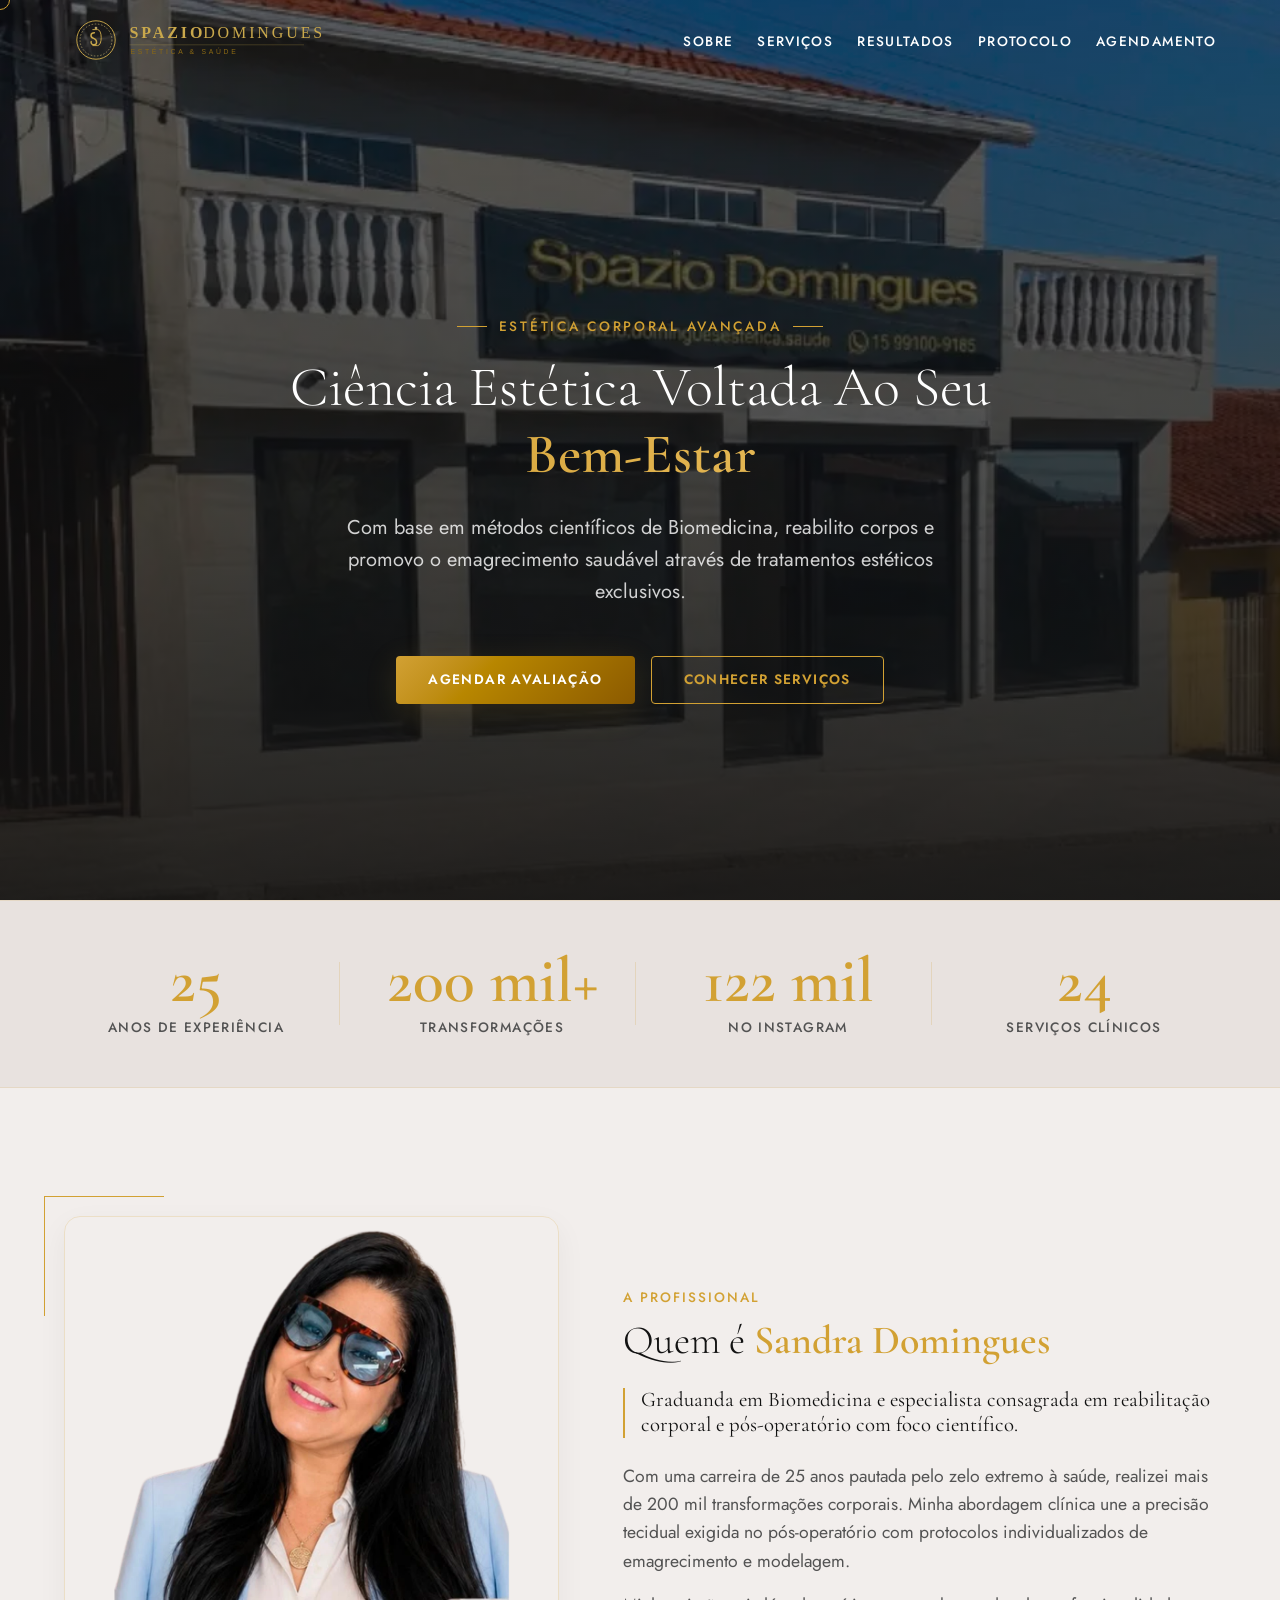
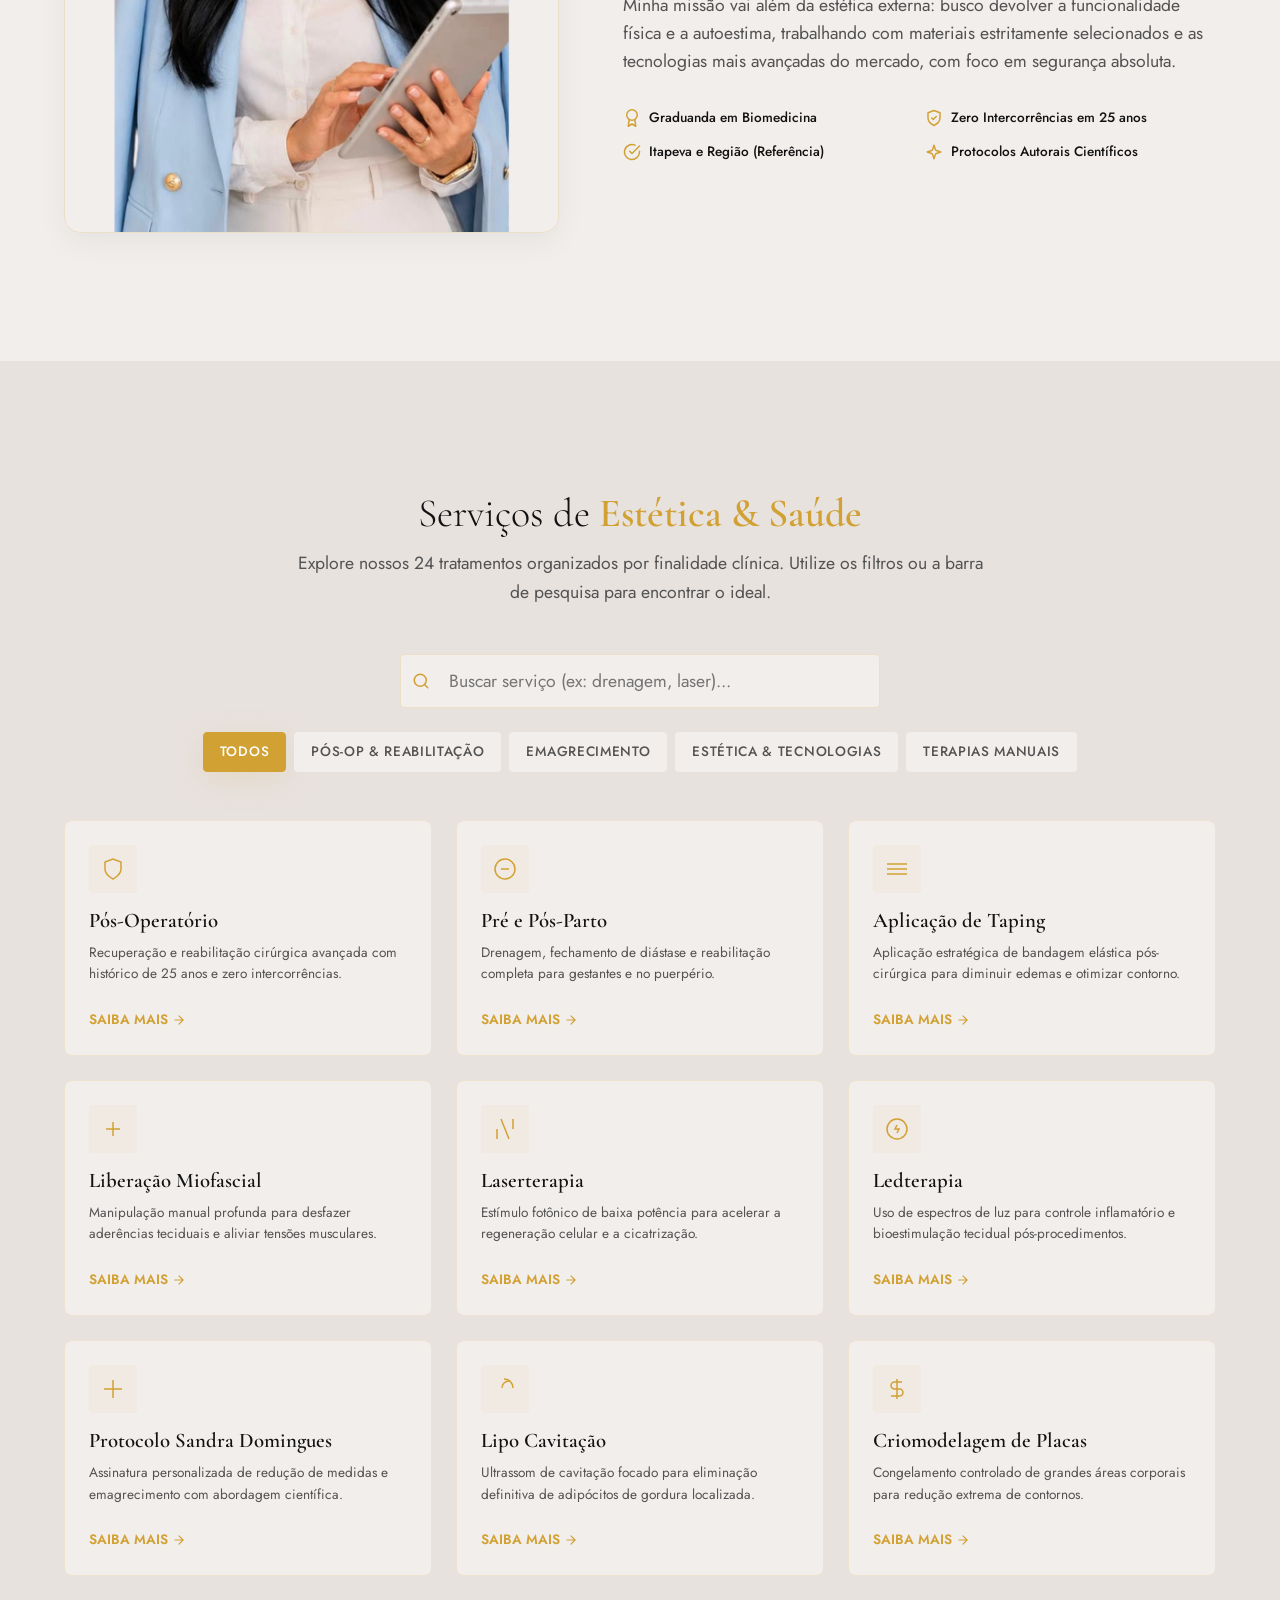
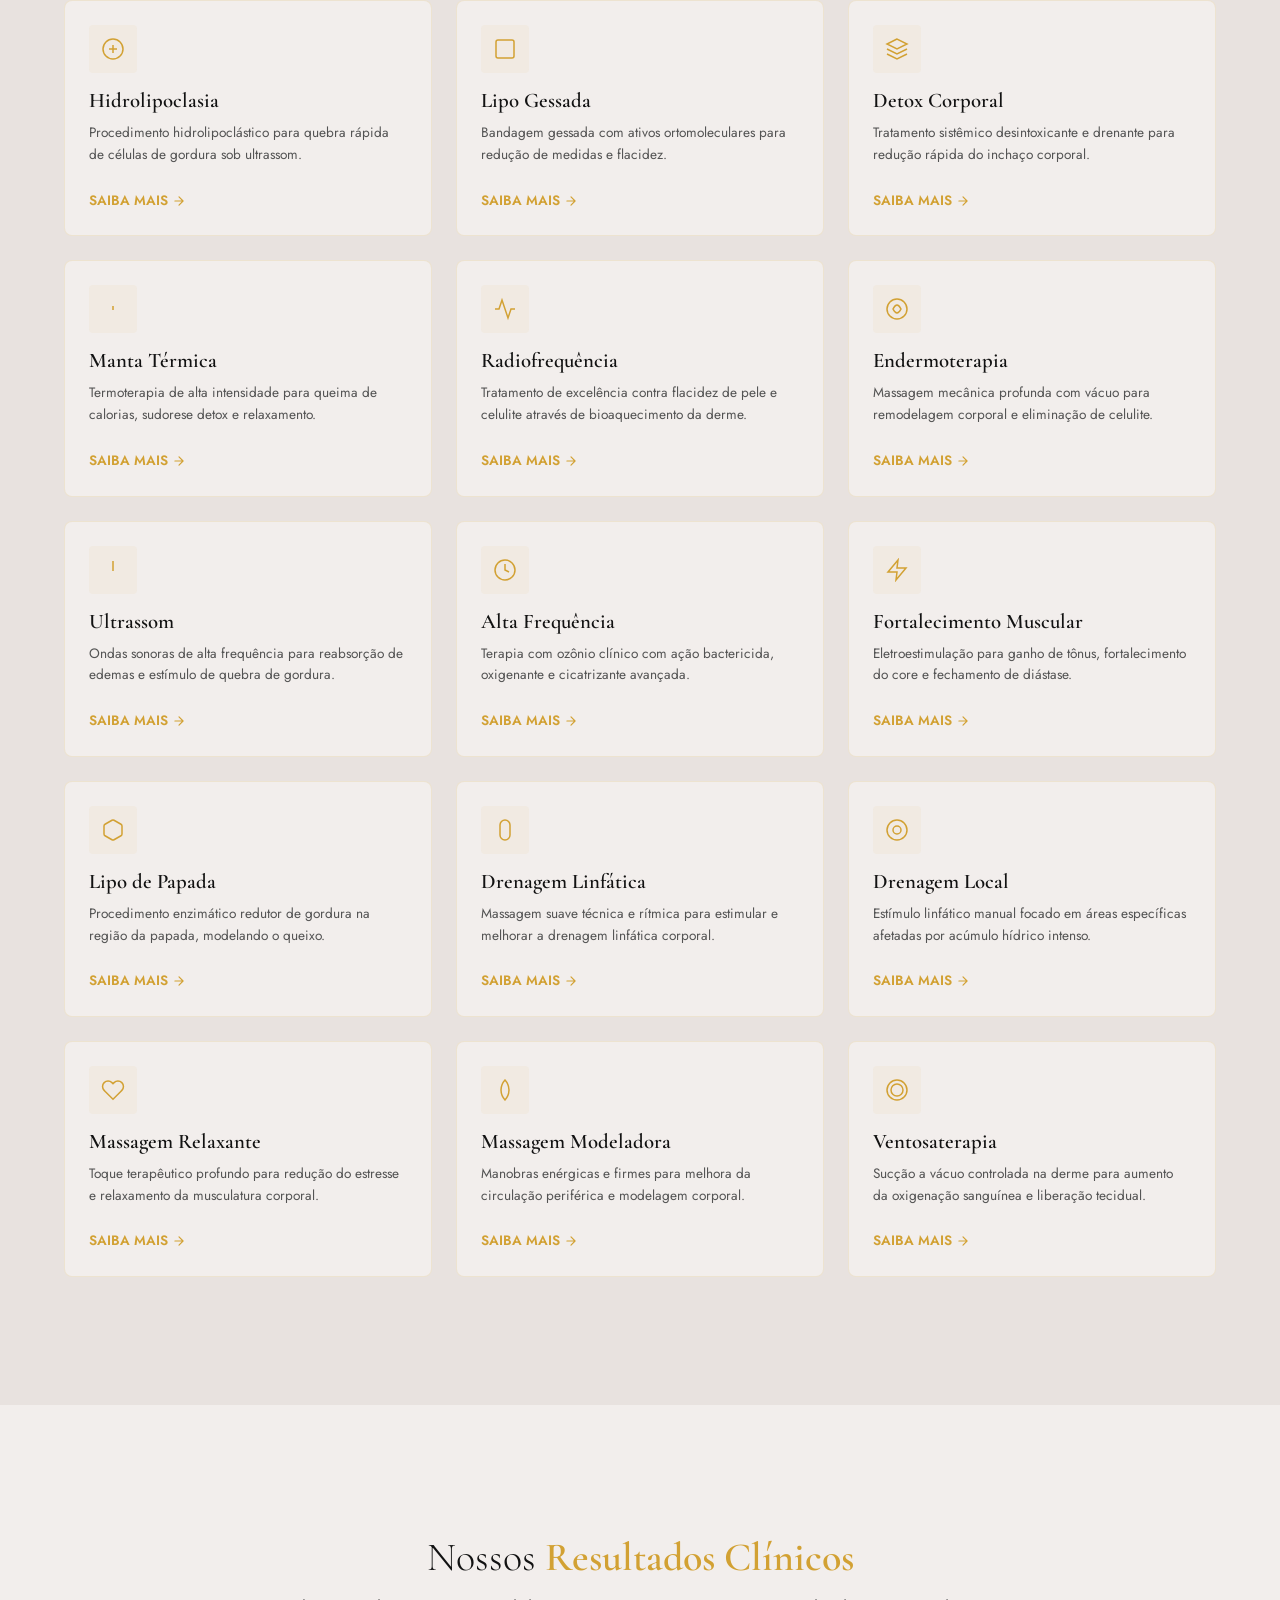
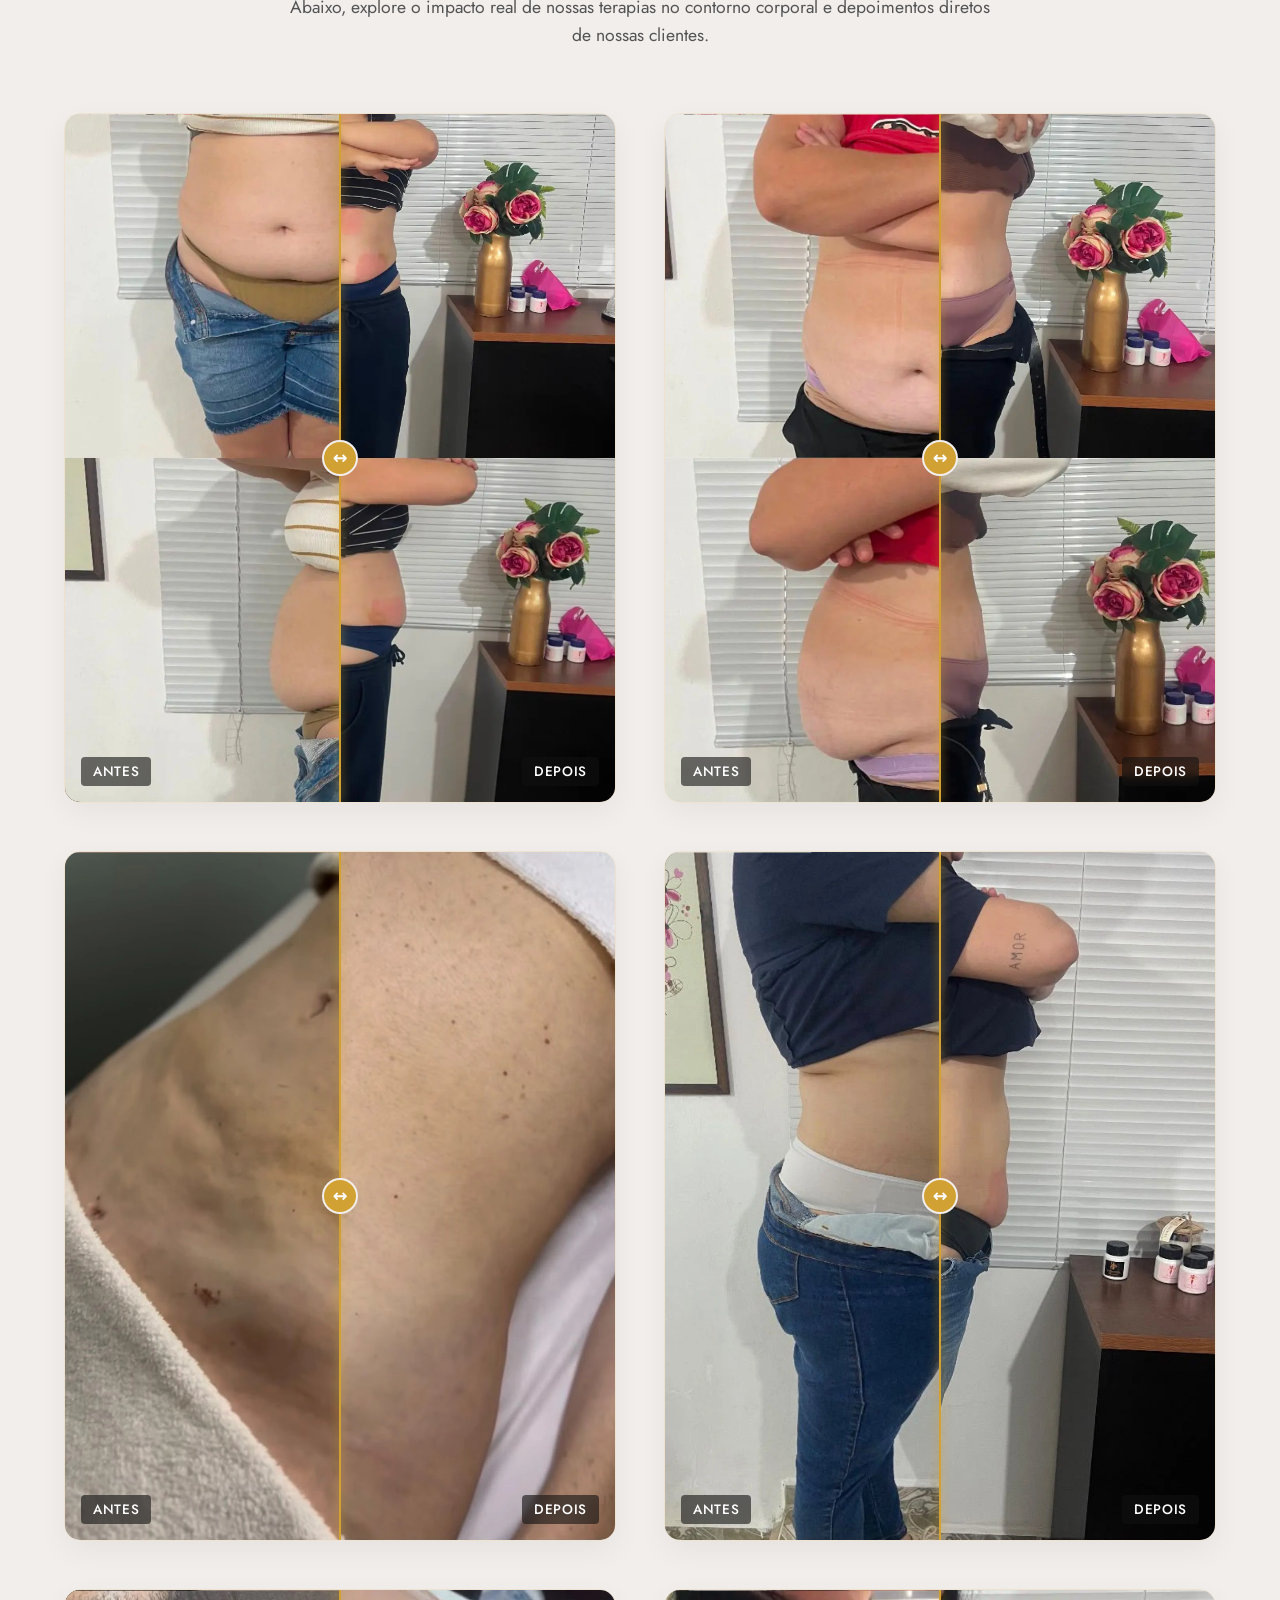
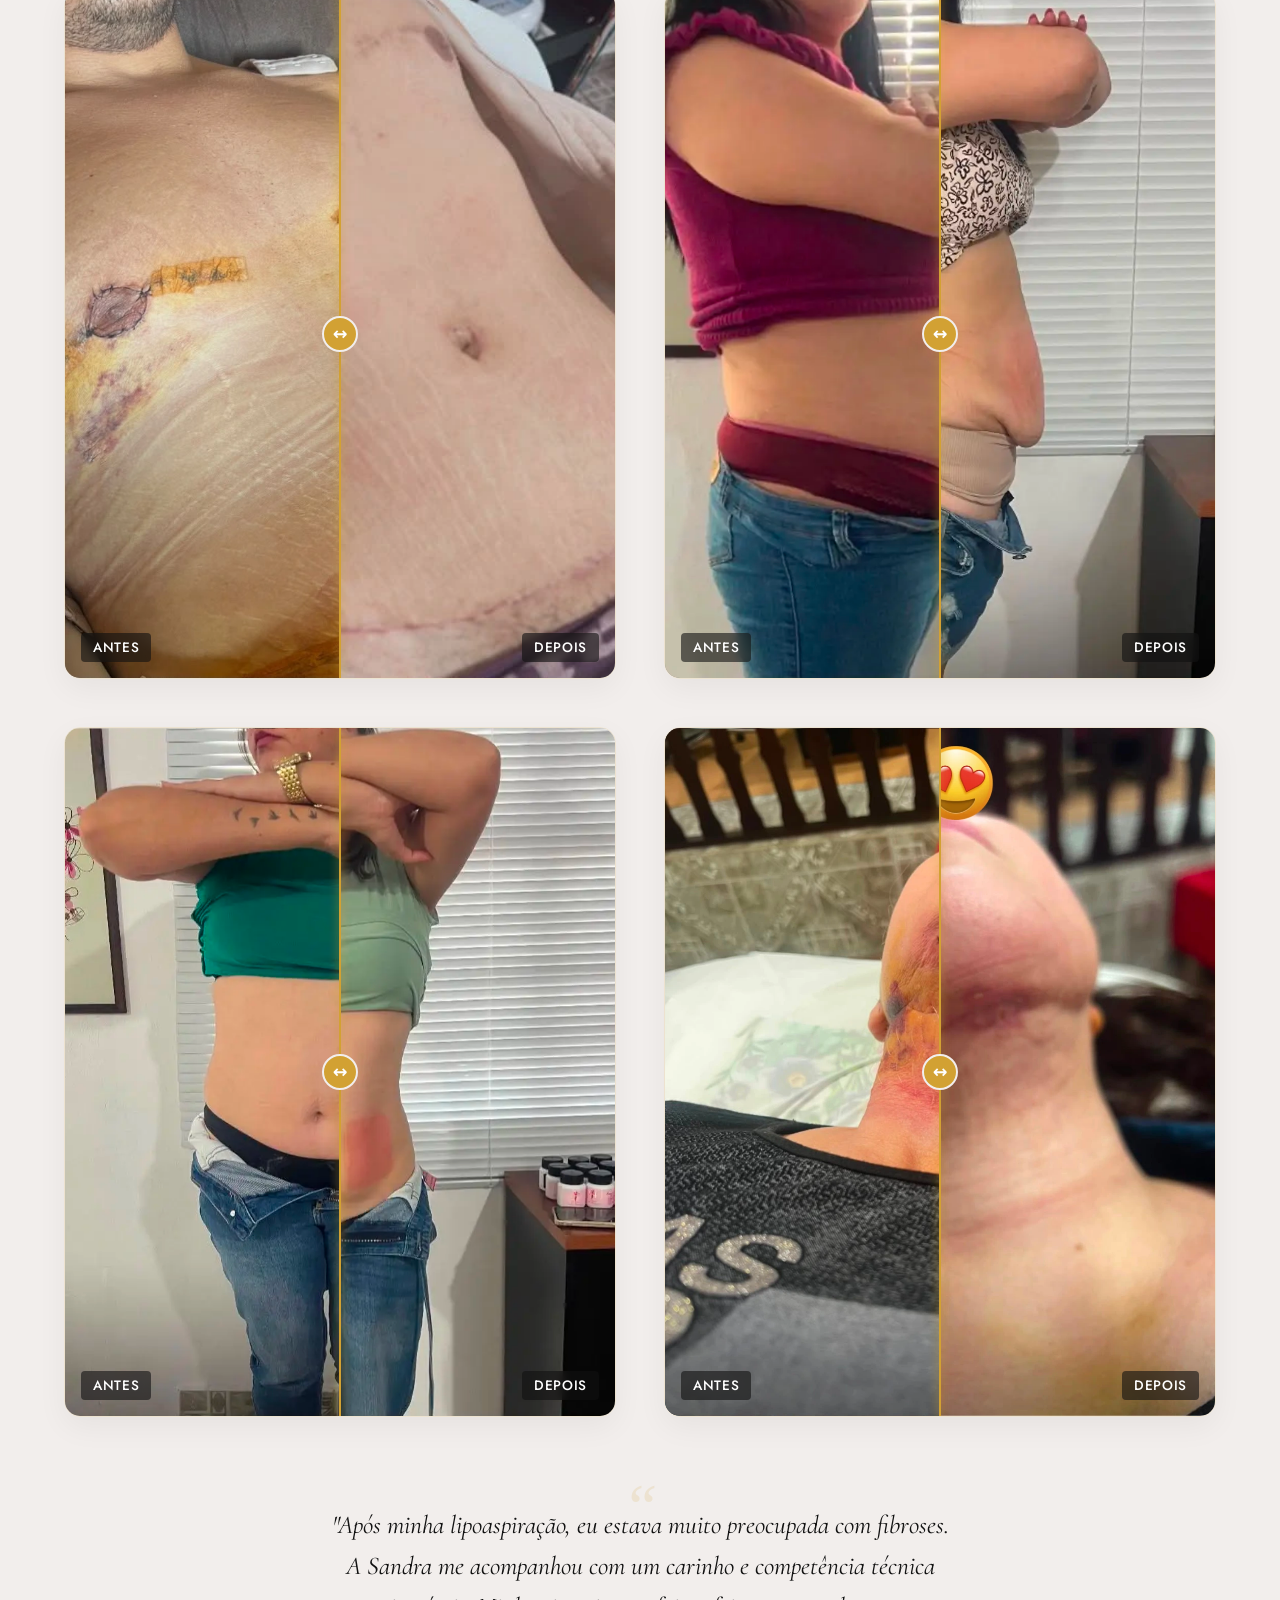
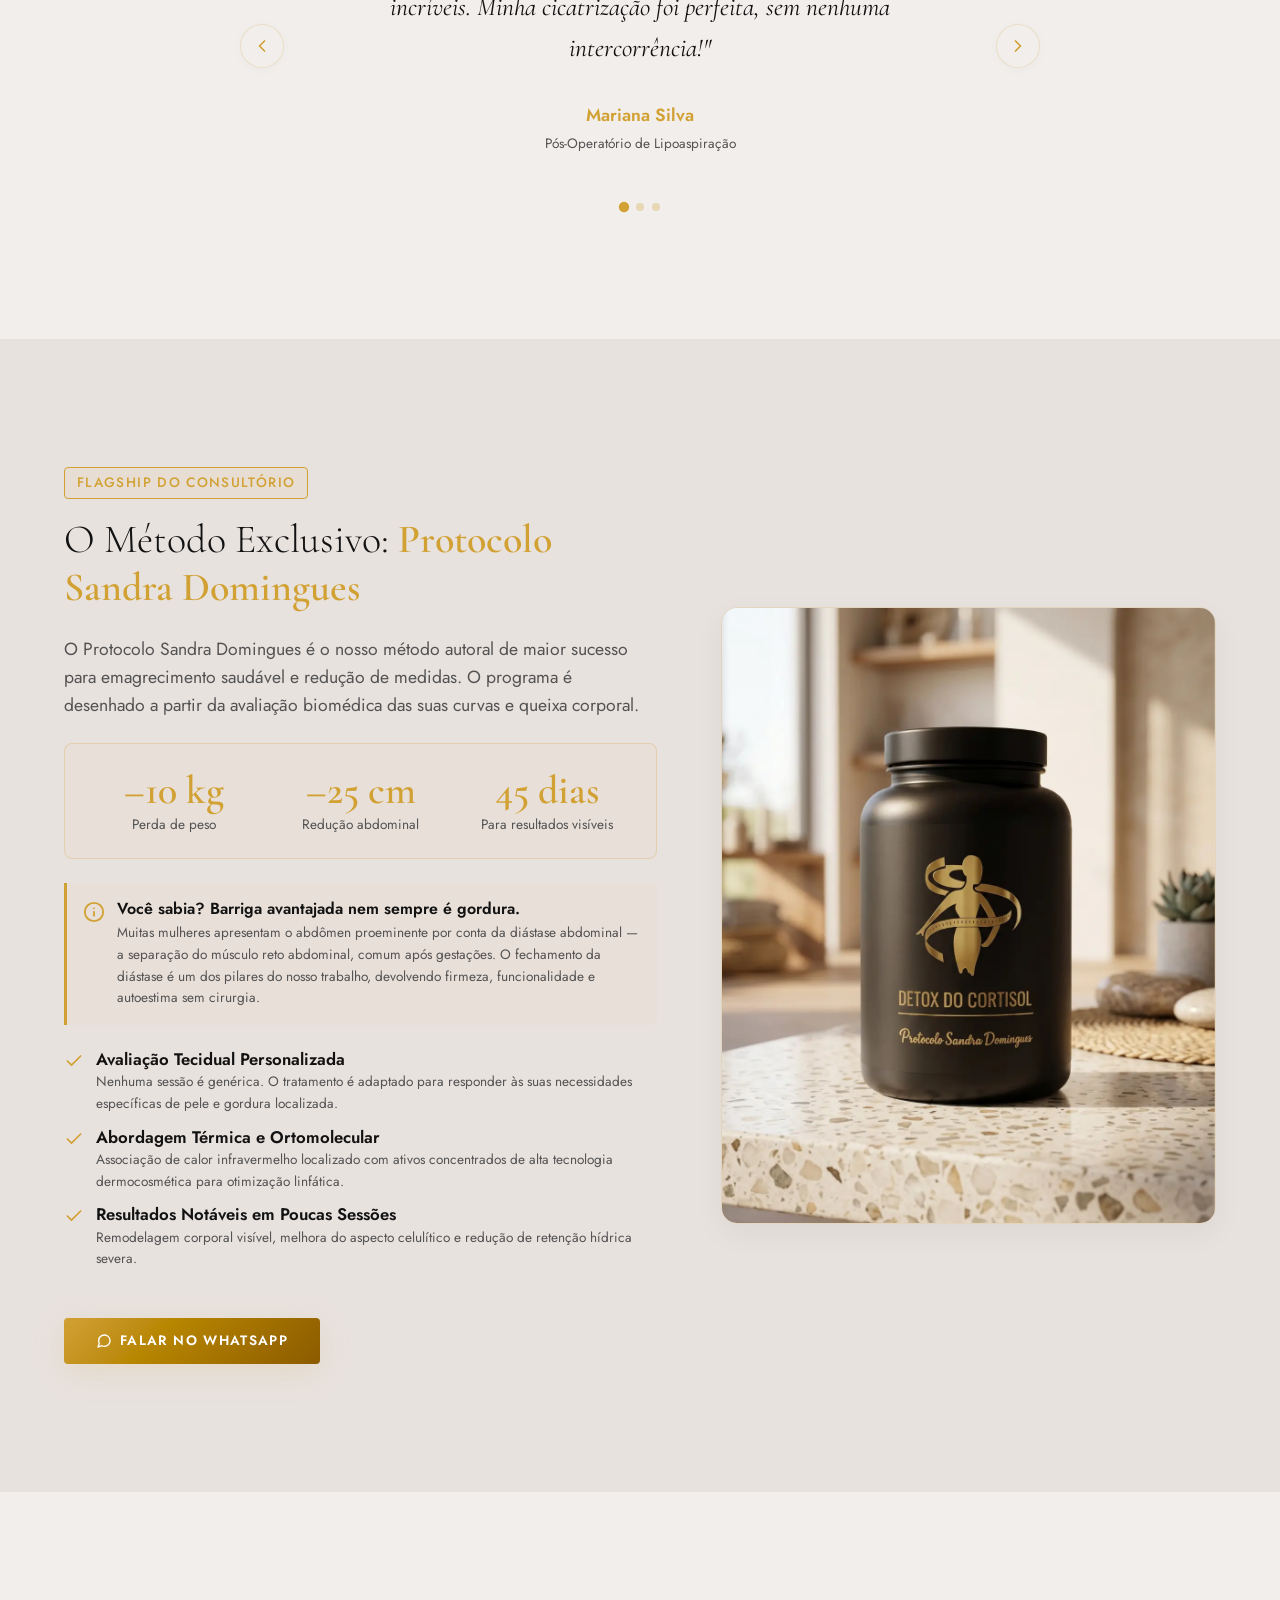
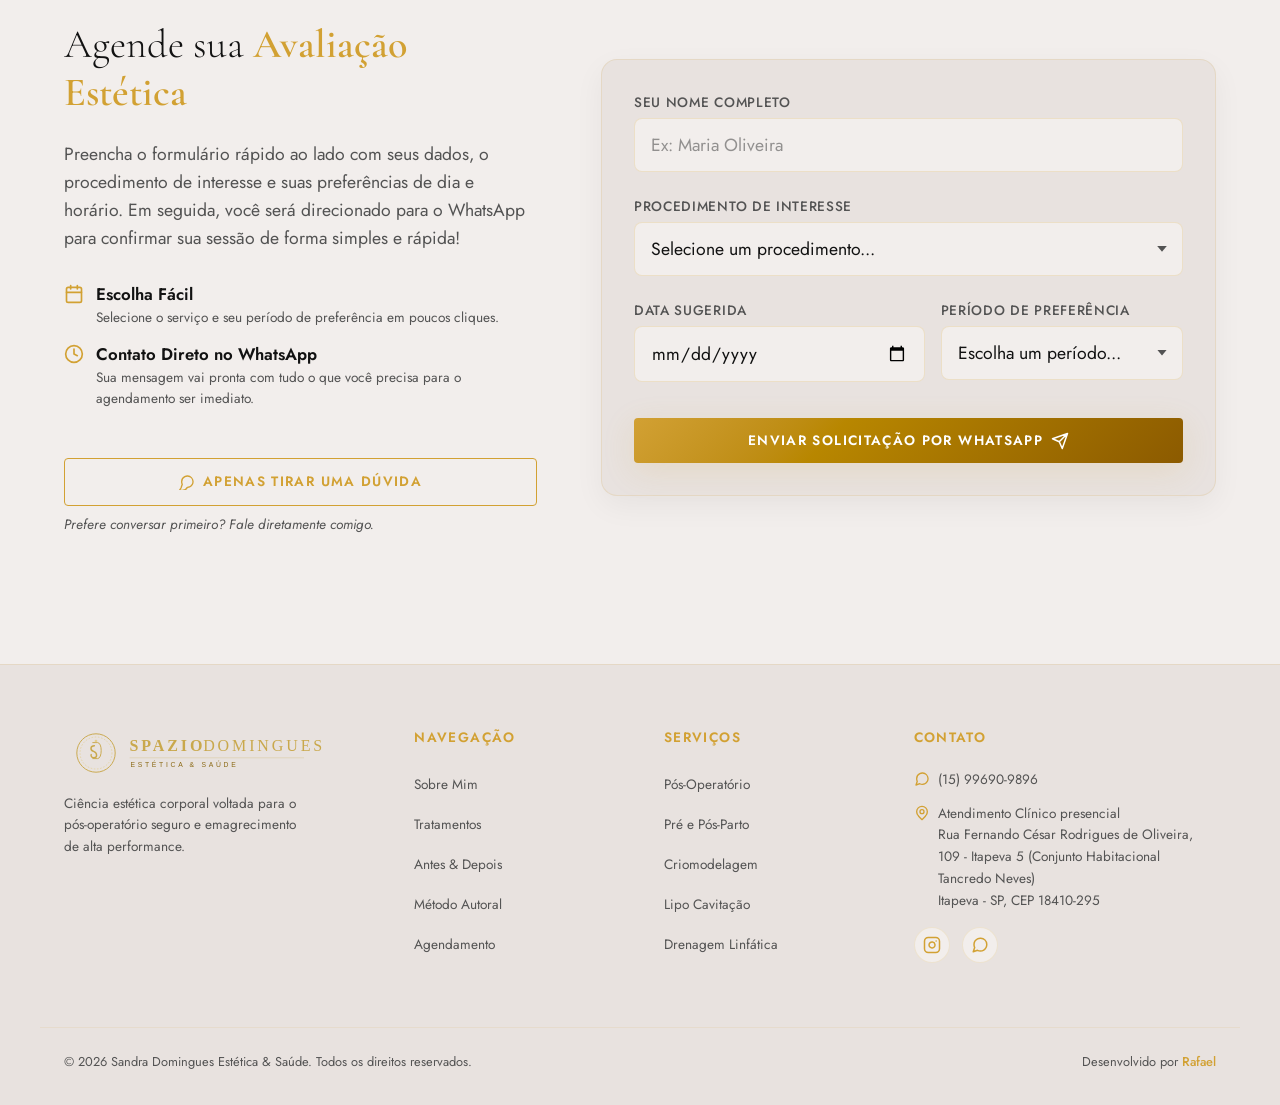
==== index.html @ ad66469b "feat: make hero visual full-screen with ken burns effect and update header contrast" ====
<!DOCTYPE html>
<html lang="pt-BR">
<head>
  <meta charset="UTF-8">
  <meta name="viewport" content="width=device-width, initial-scale=1.0">
  <meta name="description" content="Sandra Domingues Estética & Saúde — Referência em pós-operatório, emagrecimento saudável e estética corporal avançada em Itapeva. Mais de 25 anos de experiência e 200 mil transformações.">
  <title>Sandra Domingues — Estética Corporal & Pós-Operatório</title>
  
  <!-- Open Graph / Redes Sociais -->
  <meta property="og:type" content="website">
  <meta property="og:title" content="Sandra Domingues — Estética Corporal & Pós-Operatório">
  <meta property="og:description" content="Especialista em pós-operatório com histórico exemplar e criadora do Protocolo Sandra Domingues de Emagrecimento em Itapeva/SP.">
  <meta property="og:url" content="https://sandradomingues.com.br">
  <meta property="og:image" content="https://sandradomingues.com.br/assets/images/og-image.jpg">

  <!-- Favicon -->
  <link rel="icon" href="assets/images/favicon.svg" type="image/svg+xml">

  <!-- Estilos CSS -->
  <link rel="stylesheet" href="css/tokens.css">
  <link rel="stylesheet" href="css/reset.css">
  <link rel="stylesheet" href="css/global.css">
  <link rel="stylesheet" href="css/sections/header.css">
  <link rel="stylesheet" href="css/sections/hero.css">
  <link rel="stylesheet" href="css/sections/numbers.css">
  <link rel="stylesheet" href="css/sections/about.css">
  <link rel="stylesheet" href="css/sections/services.css">
  <link rel="stylesheet" href="css/sections/results.css">
  <link rel="stylesheet" href="css/sections/protocolo.css">
  <link rel="stylesheet" href="css/sections/booking.css">
  <link rel="stylesheet" href="css/sections/footer.css">

  <!-- Schema JSON-LD (SEO/GEO) -->
  <script type="application/ld+json">
  {
    "@context": "https://schema.org",
    "@graph": [
      {
        "@type": "Person",
        "@id": "https://sandradomingues.com.br/#person",
        "name": "Sandra Domingues",
        "jobTitle": "Esteticista Corporal e Especialista em Pós-Operatório",
        "alumniOf": {
          "@type": "EducationalOrganization",
          "name": "Biomedicina (Graduanda)"
        },
        "knowsAbout": [
          "Estética Corporal",
          "Drenagem Linfática Pós-Operatória",
          "Emagrecimento Saudável",
          "Reabilitação Tecidual"
        ],
        "sameAs": "https://www.instagram.com/sandradominguesesteticasaude"
      },
      {
        "@type": "LocalBusiness",
        "@id": "https://sandradomingues.com.br/#business",
        "name": "Sandra Domingues Estética & Saúde",
        "telephone": "+55-15-99690-9896",
        "url": "https://sandradomingues.com.br",
        "priceRange": "$$$",
        "address": {
          "@type": "PostalAddress",
          "streetAddress": "Rua Fernando César Rodrigues de Oliveira, 109 - Itapeva 5 (Conjunto Habitacional Tancredo Neves)",
          "addressLocality": "Itapeva",
          "addressRegion": "SP",
          "postalCode": "18410-295",
          "addressCountry": "BR"
        }
      }
    ]
  }
  </script>
</head>
<body>

  <!-- Link de Acessibilidade no topo -->
  <a href="#main-content" class="skip-link">Pular para o conteúdo principal</a>

  <!-- HEADER / NAVEGAÇÃO -->
  <header class="header">
    <div class="container header__container">
      <a href="#" class="header__logo" aria-label="Spazio Domingues Estética & Saúde home">
        <img class="header__logo-img" src="assets/images/logo.svg" alt="Spazio Domingues Estética & Saúde">
      </a>

      <!-- Menu Hamburguer para Mobile -->
      <button class="header__toggle" aria-label="Abrir menu de navegação" aria-expanded="false" aria-controls="main-nav">
        <span></span>
        <span></span>
        <span></span>
      </button>

      <nav id="main-nav" class="header__nav" aria-label="Menu principal">
        <ul class="header__list" role="list">
          <li class="header__item"><a href="#sobre" class="header__link">Sobre</a></li>
          <li class="header__item"><a href="#servicos" class="header__link">Serviços</a></li>
          <li class="header__item"><a href="#resultados" class="header__link">Resultados</a></li>
          <li class="header__item"><a href="#protocolo" class="header__link">Protocolo</a></li>
          <li class="header__item"><a href="#agendar" class="header__link">Agendamento</a></li>
        </ul>
      </nav>
    </div>
  </header>

  <main id="main-content">
    
    <!-- HERO SECTION -->
    <section class="hero" id="inicio">
      <!-- Imagem de fundo em tela cheia com efeito Ken Burns -->
      <img class="hero__bg-img" src="assets/images/hero_clinic.webp" alt="Consultório moderno e luxuoso da Spazio Domingues" loading="eager">
      <!-- Overlay escuro para contraste do texto -->
      <div class="hero__overlay"></div>

      <div class="container hero__container">
        <div class="hero__content">
          <span class="hero__subtitle">Estética Corporal Avançada</span>
          <h1 class="hero__title">
            Ciência estética voltada ao seu <span>Bem-Estar</span>
          </h1>
          <p class="hero__text">
            Com base em métodos científicos de Biomedicina, reabilito corpos e promovo o emagrecimento saudável através de tratamentos estéticos exclusivos.
          </p>
          <div class="hero__actions">
            <a href="#agendar" class="btn btn--primary">Agendar Avaliação</a>
            <a href="#servicos" class="btn btn--secondary">Conhecer Serviços</a>
          </div>
        </div>
      </div>
    </section>

    <!-- NÚMEROS / SOCIAL PROOF -->
    <section class="numbers" aria-label="Estatísticas e Credenciais de Sandra Domingues">
      <div class="container">
        <div class="numbers__grid">
          <div class="numbers__item">
            <span class="numbers__val" aria-label="25 anos de experiência"><span class="counter" data-target="25">0</span></span>
            <span class="numbers__label">Anos de Experiência</span>
          </div>
          <div class="numbers__item">
            <span class="numbers__val" aria-label="Mais de 200 mil transformações realizadas"><span class="counter" data-target="200">0</span> mil+</span>
            <span class="numbers__label">Transformações</span>
          </div>
          <div class="numbers__item">
            <span class="numbers__val" aria-label="122 mil seguidores no Instagram"><span class="counter" data-target="122">0</span> mil</span>
            <span class="numbers__label">No Instagram</span>
          </div>
          <div class="numbers__item">
            <span class="numbers__val" aria-label="24 serviços especializados"><span class="counter" data-target="24">0</span></span>
            <span class="numbers__label">Serviços Clínicos</span>
          </div>
        </div>
      </div>
    </section>

    <!-- SOBRE SANDRA SECTION -->
    <section class="about section-padding reveal" id="sobre">
      <div class="container about__grid">
        <div class="about__visual">
          <div class="about__img-wrapper">
            <img class="about__img" src="assets/images/sandra_profile.webp" alt="Dra. Sandra Domingues sorrindo de jaleco branco em seu consultório profissional" loading="lazy">
          </div>
        </div>
        <div class="about__content">
          <span class="about__tag">A Profissional</span>
          <h2 class="about__title">Quem é <strong>Sandra Domingues</strong></h2>
          <p class="about__text--highlight">
            Graduanda em Biomedicina e especialista consagrada em reabilitação corporal e pós-operatório com foco científico.
          </p>
          <p class="about__text">
            Com uma carreira de 25 anos pautada pelo zelo extremo à saúde, realizei mais de 200 mil transformações corporais. Minha abordagem clínica une a precisão tecidual exigida no pós-operatório com protocolos individualizados de emagrecimento e modelagem.
          </p>
          <p class="about__text">
            Minha missão vai além da estética externa: busco devolver a funcionalidade física e a autoestima, trabalhando com materiais estritamente selecionados e as tecnologias mais avançadas do mercado, com foco em segurança absoluta.
          </p>
          
          <ul class="about__credentials" role="list">
            <li class="about__credential-item">
              <svg xmlns="http://www.w3.org/2000/svg" viewBox="0 0 24 24" fill="none" stroke="currentColor" stroke-width="2" stroke-linecap="round" stroke-linejoin="round" class="lucide lucide-award"><circle cx="12" cy="8" r="7"/><path d="M8.21 13.89 7 23l5-3 5 3-1.21-9.12"/></svg>
              Graduanda em Biomedicina
            </li>
            <li class="about__credential-item">
              <svg xmlns="http://www.w3.org/2000/svg" viewBox="0 0 24 24" fill="none" stroke="currentColor" stroke-width="2" stroke-linecap="round" stroke-linejoin="round" class="lucide lucide-shield-check"><path d="M12 22s8-4 8-10V5l-8-3-8 3v7c0 6 8 10 8 10z"/><path d="m9 12 2 2 4-4"/></svg>
              Zero Intercorrências em 25 anos
            </li>
            <li class="about__credential-item">
              <svg xmlns="http://www.w3.org/2000/svg" viewBox="0 0 24 24" fill="none" stroke="currentColor" stroke-width="2" stroke-linecap="round" stroke-linejoin="round" class="lucide lucide-check-circle"><path d="M22 11.08V12a10 10 0 1 1-5.93-9.14"/><polyline points="22 4 12 14.01 9 11.01"/></svg>
              Itapeva e Região (Referência)
            </li>
            <li class="about__credential-item">
              <svg xmlns="http://www.w3.org/2000/svg" viewBox="0 0 24 24" fill="none" stroke="currentColor" stroke-width="2" stroke-linecap="round" stroke-linejoin="round" class="lucide lucide-sparkles"><path d="m12 3-1.912 5.813a2 2 0 0 1-1.275 1.275L3 12l5.813 1.912a2 2 0 0 1 1.275 1.275L12 21l1.912-5.813a2 2 0 0 1 1.275-1.275L21 12l-5.813-1.912a2 2 0 0 1-1.275-1.275L12 3Z"/></svg>
              Protocolos Autorais Científicos
            </li>
          </ul>
        </div>
      </div>
    </section>

    <!-- SERVIÇOS SECTION (24 Serviços) -->
    <section class="services section-padding reveal" id="servicos">
      <div class="container">
        <div class="services__header">
          <h2 class="services__title">Serviços de <strong>Estética & Saúde</strong></h2>
          <p class="services__desc">
            Explore nossos 24 tratamentos organizados por finalidade clínica. Utilize os filtros ou a barra de pesquisa para encontrar o ideal.
          </p>
        </div>

        <!-- Controles de busca e abas -->
        <div class="services__controls">
          <div class="services__search-wrapper">
            <svg class="services__search-icon" xmlns="http://www.w3.org/2000/svg" viewBox="0 0 24 24" fill="none" stroke="currentColor" stroke-width="2" stroke-linecap="round" stroke-linejoin="round"><circle cx="11" cy="11" r="8"/><path d="m21 21-4.3-4.3"/></svg>
            <input type="text" class="services__search" placeholder="Buscar serviço (ex: drenagem, laser)..." aria-label="Buscar serviços por texto">
          </div>
          
          <div class="services__tabs" role="tablist" aria-label="Filtro de serviços por categoria">
            <button class="services__tab-btn services__tab-btn--active" role="tab" aria-selected="true" aria-controls="services-grid" data-tab="all">Todos</button>
            <button class="services__tab-btn" role="tab" aria-selected="false" aria-controls="services-grid" data-tab="rehab">Pós-Op & Reabilitação</button>
            <button class="services__tab-btn" role="tab" aria-selected="false" aria-controls="services-grid" data-tab="weight">Emagrecimento</button>
            <button class="services__tab-btn" role="tab" aria-selected="false" aria-controls="services-grid" data-tab="tech">Estética & Tecnologias</button>
            <button class="services__tab-btn" role="tab" aria-selected="false" aria-controls="services-grid" data-tab="manual">Terapias Manuais</button>
          </div>
        </div>

        <!-- Grid de Serviços -->
        <div id="services-grid" class="services__grid" role="region" aria-live="polite">
          
          <!-- Categoria: Pós-Op & Reabilitação -->
          <article class="service-card" data-category="rehab" data-full-desc="Programa de reabilitação pós-cirúrgica individualizado, com foco em lipoaspiração, abdominoplastia e mamoplastia. Atuação clínica baseada em 25 anos de referência e absoluto histórico de zero intercorrências.">
            <div class="service-card__icon">
              <svg xmlns="http://www.w3.org/2000/svg" viewBox="0 0 24 24" fill="none" stroke="currentColor" stroke-width="1.5"><path d="M12 22s8-4 8-10V5l-8-3-8 3v7c0 6 8 10 8 10z"/></svg>
            </div>
            <h3 class="service-card__title">Pós-Operatório</h3>
            <p class="service-card__desc">Recuperação e reabilitação cirúrgica avançada com histórico de 25 anos e zero intercorrências.</p>
            <button class="service-card__btn" aria-haspopup="dialog">Saiba mais <svg xmlns="http://www.w3.org/2000/svg" viewBox="0 0 24 24" fill="none" stroke="currentColor" stroke-width="2" stroke-linecap="round" stroke-linejoin="round"><path d="M5 12h14M12 5l7 7-7 7"/></svg></button>
          </article>

          <article class="service-card" data-category="rehab" data-full-desc="Atendimento terapêutico especializado com drenagens seguras, fechamento de diástase abdominal e tratamentos adaptados individualmente para a gestante e no puerpério imediato/tardio. A diástase — separação do músculo reto abdominal — é uma condição comum após a gravidez que deixa o abdômen proeminente mesmo sem excesso de gordura. Nosso protocolo de fortalecimento do core e taping é referência em resultados para devolver a firmeza e a funcionalidade da parede abdominal.">
            <div class="service-card__icon">
              <svg xmlns="http://www.w3.org/2000/svg" viewBox="0 0 24 24" fill="none" stroke="currentColor" stroke-width="1.5"><circle cx="12" cy="12" r="10"/><path d="M8 12h8"/></svg>
            </div>
            <h3 class="service-card__title">Pré e Pós-Parto</h3>
            <p class="service-card__desc">Drenagem, fechamento de diástase e reabilitação completa para gestantes e no puerpério.</p>
            <button class="service-card__btn" aria-haspopup="dialog">Saiba mais <svg xmlns="http://www.w3.org/2000/svg" viewBox="0 0 24 24" fill="none" stroke="currentColor" stroke-width="2" stroke-linecap="round" stroke-linejoin="round"><path d="M5 12h14M12 5l7 7-7 7"/></svg></button>
          </article>

          <article class="service-card" data-category="rehab" data-full-desc="Aplicação técnica de bandagens elásticas terapêuticas (taping) logo após o ato cirúrgico ou parto, atuando na compressão celular, redução do edema e cicatrização acelerada.">
            <div class="service-card__icon">
              <svg xmlns="http://www.w3.org/2000/svg" viewBox="0 0 24 24" fill="none" stroke="currentColor" stroke-width="1.5"><path d="M2 12h20M2 17h20M2 7h20"/></svg>
            </div>
            <h3 class="service-card__title">Aplicação de Taping</h3>
            <p class="service-card__desc">Aplicação estratégica de bandagem elástica pós-cirúrgica para diminuir edemas e otimizar contorno.</p>
            <button class="service-card__btn" aria-haspopup="dialog">Saiba mais <svg xmlns="http://www.w3.org/2000/svg" viewBox="0 0 24 24" fill="none" stroke="currentColor" stroke-width="2" stroke-linecap="round" stroke-linejoin="round"><path d="M5 12h14M12 5l7 7-7 7"/></svg></button>
          </article>

          <article class="service-card" data-category="rehab" data-full-desc="Tratamento terapêutico manual visando o descolamento das fáscias musculares e a eliminação de cicatrizes internas (aderências) após cirurgias corporais.">
            <div class="service-card__icon">
              <svg xmlns="http://www.w3.org/2000/svg" viewBox="0 0 24 24" fill="none" stroke="currentColor" stroke-width="1.5"><path d="M12 5v14M5 12h14"/></svg>
            </div>
            <h3 class="service-card__title">Liberação Miofascial</h3>
            <p class="service-card__desc">Manipulação manual profunda para desfazer aderências teciduais e aliviar tensões musculares.</p>
            <button class="service-card__btn" aria-haspopup="dialog">Saiba mais <svg xmlns="http://www.w3.org/2000/svg" viewBox="0 0 24 24" fill="none" stroke="currentColor" stroke-width="2" stroke-linecap="round" stroke-linejoin="round"><path d="M5 12h14M12 5l7 7-7 7"/></svg></button>
          </article>

          <article class="service-card" data-category="rehab" data-full-desc="Emprego de laser de baixa intensidade para aceleração metabólica da pele cirúrgica, melhorando consideravelmente a velocidade da cicatrização e regeneração das incisões.">
            <div class="service-card__icon">
              <svg xmlns="http://www.w3.org/2000/svg" viewBox="0 0 24 24" fill="none" stroke="currentColor" stroke-width="1.5"><path d="m8 2 8 20M20 2v10M4 12v10"/></svg>
            </div>
            <h3 class="service-card__title">Laserterapia</h3>
            <p class="service-card__desc">Estímulo fotônico de baixa potência para acelerar a regeneração celular e a cicatrização.</p>
            <button class="service-card__btn" aria-haspopup="dialog">Saiba mais <svg xmlns="http://www.w3.org/2000/svg" viewBox="0 0 24 24" fill="none" stroke="currentColor" stroke-width="2" stroke-linecap="round" stroke-linejoin="round"><path d="M5 12h14M12 5l7 7-7 7"/></svg></button>
          </article>

          <article class="service-card" data-category="rehab" data-full-desc="Terapia fotodinâmica de emissão de LED clínico que atua no controle inflamatório local, redução de dor e incentivo à formação endógena de colágeno.">
            <div class="service-card__icon">
              <svg xmlns="http://www.w3.org/2000/svg" viewBox="0 0 24 24" fill="none" stroke="currentColor" stroke-width="1.5"><circle cx="12" cy="12" r="10"/><path d="m12 8-2 4h4l-2 4"/></svg>
            </div>
            <h3 class="service-card__title">Ledterapia</h3>
            <p class="service-card__desc">Uso de espectros de luz para controle inflamatório e bioestimulação tecidual pós-procedimentos.</p>
            <button class="service-card__btn" aria-haspopup="dialog">Saiba mais <svg xmlns="http://www.w3.org/2000/svg" viewBox="0 0 24 24" fill="none" stroke="currentColor" stroke-width="2" stroke-linecap="round" stroke-linejoin="round"><path d="M5 12h14M12 5l7 7-7 7"/></svg></button>
          </article>

          <!-- Categoria: Emagrecimento -->
          <article class="service-card" data-category="weight" data-full-desc="Nosso método de assinatura de alta tecnologia e acompanhamento estrito. Um tratamento inteiramente personalizado para emagrecimento sustentável que integra termo-estimulação, cosmecêuticos e redução de medidas.">
            <div class="service-card__icon">
              <svg xmlns="http://www.w3.org/2000/svg" viewBox="0 0 24 24" fill="none" stroke="currentColor" stroke-width="1.5"><path d="M12 3v18M3 12h18"/></svg>
            </div>
            <h3 class="service-card__title">Protocolo Sandra Domingues</h3>
            <p class="service-card__desc">Assinatura personalizada de redução de medidas e emagrecimento com abordagem científica.</p>
            <button class="service-card__btn" aria-haspopup="dialog">Saiba mais <svg xmlns="http://www.w3.org/2000/svg" viewBox="0 0 24 24" fill="none" stroke="currentColor" stroke-width="2" stroke-linecap="round" stroke-linejoin="round"><path d="M5 12h14M12 5l7 7-7 7"/></svg></button>
          </article>

          <article class="service-card" data-category="weight" data-full-desc="Aplicação de ultrassom de alta potência direcionado que rompe as células de gordura localizada (lipólise), oferecendo resultados de lipoaspiração sem cortes cirúrgicos.">
            <div class="service-card__icon">
              <svg xmlns="http://www.w3.org/2000/svg" viewBox="0 0 24 24" fill="none" stroke="currentColor" stroke-width="1.5"><path d="M11 2a9 9 0 0 1 9 9M9 11a7 7 0 0 1 7-7"/></svg>
            </div>
            <h3 class="service-card__title">Lipo Cavitação</h3>
            <p class="service-card__desc">Ultrassom de cavitação focado para eliminação definitiva de adipócitos de gordura localizada.</p>
            <button class="service-card__btn" aria-haspopup="dialog">Saiba mais <svg xmlns="http://www.w3.org/2000/svg" viewBox="0 0 24 24" fill="none" stroke="currentColor" stroke-width="2" stroke-linecap="round" stroke-linejoin="round"><path d="M5 12h14M12 5l7 7-7 7"/></svg></button>
          </article>

          <article class="service-card" data-category="weight" data-full-desc="Criolipólise avançada que congela de maneira simultânea as gorduras indesejadas através de placas especiais que cobrem áreas maiores sem sugar a pele, gerando alta segurança.">
            <div class="service-card__icon">
              <svg xmlns="http://www.w3.org/2000/svg" viewBox="0 0 24 24" fill="none" stroke="currentColor" stroke-width="1.5"><path d="M12 2v20M17 5H9.5a3.5 3.5 0 0 0 0 7h5a3.5 3.5 0 0 1 0 7H6"/></svg>
            </div>
            <h3 class="service-card__title">Criomodelagem de Placas</h3>
            <p class="service-card__desc">Congelamento controlado de grandes áreas corporais para redução extrema de contornos.</p>
            <button class="service-card__btn" aria-haspopup="dialog">Saiba mais <svg xmlns="http://www.w3.org/2000/svg" viewBox="0 0 24 24" fill="none" stroke="currentColor" stroke-width="2" stroke-linecap="round" stroke-linejoin="round"><path d="M5 12h14M12 5l7 7-7 7"/></svg></button>
          </article>

          <article class="service-card" data-category="weight" data-full-desc="Associação clínica de hidratação lipolítica osmótica com aplicação de ultrassom térmico, otimizando o descarte metabólico da gordura corporal localizada.">
            <div class="service-card__icon">
              <svg xmlns="http://www.w3.org/2000/svg" viewBox="0 0 24 24" fill="none" stroke="currentColor" stroke-width="1.5"><circle cx="12" cy="12" r="10"/><path d="M12 8v8M8 12h8"/></svg>
            </div>
            <h3 class="service-card__title">Hidrolipoclasia</h3>
            <p class="service-card__desc">Procedimento hidrolipoclástico para quebra rápida de células de gordura sob ultrassom.</p>
            <button class="service-card__btn" aria-haspopup="dialog">Saiba mais <svg xmlns="http://www.w3.org/2000/svg" viewBox="0 0 24 24" fill="none" stroke="currentColor" stroke-width="2" stroke-linecap="round" stroke-linejoin="round"><path d="M5 12h14M12 5l7 7-7 7"/></svg></button>
          </article>

          <article class="service-card" data-category="weight" data-full-desc="Aplicação tópica ortomolecular e modelagem com faixas gessadas, gerando forte desintoxicação tecidual e remodelagem das curvas do corpo.">
            <div class="service-card__icon">
              <svg xmlns="http://www.w3.org/2000/svg" viewBox="0 0 24 24" fill="none" stroke="currentColor" stroke-width="1.5"><rect x="3" y="3" width="18" height="18" rx="2" ry="2"/></svg>
            </div>
            <h3 class="service-card__title">Lipo Gessada</h3>
            <p class="service-card__desc">Bandagem gessada com ativos ortomoleculares para redução de medidas e flacidez.</p>
            <button class="service-card__btn" aria-haspopup="dialog">Saiba mais <svg xmlns="http://www.w3.org/2000/svg" viewBox="0 0 24 24" fill="none" stroke="currentColor" stroke-width="2" stroke-linecap="round" stroke-linejoin="round"><path d="M5 12h14M12 5l7 7-7 7"/></svg></button>
          </article>

          <article class="service-card" data-category="weight" data-full-desc="Protocolo focado na eliminação imediata de edemas metabólicos, facilitando o descarte de radicais livres por meio de massagens e ativos termogênicos detoxificantes.">
            <div class="service-card__icon">
              <svg xmlns="http://www.w3.org/2000/svg" viewBox="0 0 24 24" fill="none" stroke="currentColor" stroke-width="1.5"><path d="M12 2L2 7l10 5 10-5-10-5zM2 17l10 5 10-5M2 12l10 5 10-5"/></svg>
            </div>
            <h3 class="service-card__title">Detox Corporal</h3>
            <p class="service-card__desc">Tratamento sistêmico desintoxicante e drenante para redução rápida do inchaço corporal.</p>
            <button class="service-card__btn" aria-haspopup="dialog">Saiba mais <svg xmlns="http://www.w3.org/2000/svg" viewBox="0 0 24 24" fill="none" stroke="currentColor" stroke-width="2" stroke-linecap="round" stroke-linejoin="round"><path d="M5 12h14M12 5l7 7-7 7"/></svg></button>
          </article>

          <article class="service-card" data-category="weight" data-full-desc="Tratamento por termoterapia que usa calor infravermelho de alta intensidade para estimular a sudorese, aumentar a taxa metabólica basal e desintoxicar tecidos profundos.">
            <div class="service-card__icon">
              <svg xmlns="http://www.w3.org/2000/svg" viewBox="0 0 24 24" fill="none" stroke="currentColor" stroke-width="1.5"><path d="M12 9v4M12 17h.01"/></svg>
            </div>
            <h3 class="service-card__title">Manta Térmica</h3>
            <p class="service-card__desc">Termoterapia de alta intensidade para queima de calorias, sudorese detox e relaxamento.</p>
            <button class="service-card__btn" aria-haspopup="dialog">Saiba mais <svg xmlns="http://www.w3.org/2000/svg" viewBox="0 0 24 24" fill="none" stroke="currentColor" stroke-width="2" stroke-linecap="round" stroke-linejoin="round"><path d="M5 12h14M12 5l7 7-7 7"/></svg></button>
          </article>

          <!-- Categoria: Estética & Tecnologias -->
          <article class="service-card" data-category="tech" data-full-desc="Uso clínico de ondas eletromagnéticas de alta frequência que aquecem a derme profundamente, forçando a contração do colágeno e estimulando a síntese de novas fibras firmadoras.">
            <div class="service-card__icon">
              <svg xmlns="http://www.w3.org/2000/svg" viewBox="0 0 24 24" fill="none" stroke="currentColor" stroke-width="1.5"><path d="M22 12h-4l-3 9L9 3l-3 9H2"/></svg>
            </div>
            <h3 class="service-card__title">Radiofrequência</h3>
            <p class="service-card__desc">Tratamento de excelência contra flacidez de pele e celulite através de bioaquecimento da derme.</p>
            <button class="service-card__btn" aria-haspopup="dialog">Saiba mais <svg xmlns="http://www.w3.org/2000/svg" viewBox="0 0 24 24" fill="none" stroke="currentColor" stroke-width="2" stroke-linecap="round" stroke-linejoin="round"><path d="M5 12h14M12 5l7 7-7 7"/></svg></button>
          </article>

          <article class="service-card" data-category="tech" data-full-desc="Vácuo-sucção mecânica subdérmica que quebra traves fibrosas de celulite grave, ativa a vascularização sanguínea e reposiciona os contornos de tecidos moles.">
            <div class="service-card__icon">
              <svg xmlns="http://www.w3.org/2000/svg" viewBox="0 0 24 24" fill="none" stroke="currentColor" stroke-width="1.5"><circle cx="12" cy="12" r="10"/><path d="M8 12s2-4 4-4 4 4 4 4-2 4-4 4-4-4-4-4Z"/></svg>
            </div>
            <h3 class="service-card__title">Endermoterapia</h3>
            <p class="service-card__desc">Massagem mecânica profunda com vácuo para remodelagem corporal e eliminação de celulite.</p>
            <button class="service-card__btn" aria-haspopup="dialog">Saiba mais <svg xmlns="http://www.w3.org/2000/svg" viewBox="0 0 24 24" fill="none" stroke="currentColor" stroke-width="2" stroke-linecap="round" stroke-linejoin="round"><path d="M5 12h14M12 5l7 7-7 7"/></svg></button>
          </article>

          <article class="service-card" data-category="tech" data-full-desc="Aplicação técnica de ultrassom tradicional para bioestimulação de lipólise, controle de fibroses precoces em cirurgias corporais e aceleração da drenagem celular local.">
            <div class="service-card__icon">
              <svg xmlns="http://www.w3.org/2000/svg" viewBox="0 0 24 24" fill="none" stroke="currentColor" stroke-width="1.5"><path d="M12 3v10M12 17h.01"/></svg>
            </div>
            <h3 class="service-card__title">Ultrassom</h3>
            <p class="service-card__desc">Ondas sonoras de alta frequência para reabsorção de edemas e estímulo de quebra de gordura.</p>
            <button class="service-card__btn" aria-haspopup="dialog">Saiba mais <svg xmlns="http://www.w3.org/2000/svg" viewBox="0 0 24 24" fill="none" stroke="currentColor" stroke-width="2" stroke-linecap="round" stroke-linejoin="round"><path d="M5 12h14M12 5l7 7-7 7"/></svg></button>
          </article>

          <article class="service-card" data-category="tech" data-full-desc="Geração de ozônio na pele através de eletrodos de vidro clínicos, promovendo alta assepsia local, bactericida, oxigenação tecidual profunda e cicatrização rápida.">
            <div class="service-card__icon">
              <svg xmlns="http://www.w3.org/2000/svg" viewBox="0 0 24 24" fill="none" stroke="currentColor" stroke-width="1.5"><circle cx="12" cy="12" r="10"/><path d="M12 6v6l4 2"/></svg>
            </div>
            <h3 class="service-card__title">Alta Frequência</h3>
            <p class="service-card__desc">Terapia com ozônio clínico com ação bactericida, oxigenante e cicatrizante avançada.</p>
            <button class="service-card__btn" aria-haspopup="dialog">Saiba mais <svg xmlns="http://www.w3.org/2000/svg" viewBox="0 0 24 24" fill="none" stroke="currentColor" stroke-width="2" stroke-linecap="round" stroke-linejoin="round"><path d="M5 12h14M12 5l7 7-7 7"/></svg></button>
          </article>

          <article class="service-card" data-category="tech" data-full-desc="Estimulação eletro-neuromuscular via Corrente Russa ou TENS. Atua forçando a hipertrofia e a tonificação de fibras musculares fadigadas ou em reabilitação (Core e Glúteos). Essencial no tratamento de diástase abdominal: o fortalecimento progressivo do reto abdominal promove o fechamento da separação muscular, devolvendo a firmeza e a funcionalidade do abdômen.">
            <div class="service-card__icon">
              <svg xmlns="http://www.w3.org/2000/svg" viewBox="0 0 24 24" fill="none" stroke="currentColor" stroke-width="1.5"><path d="M13 2L3 14h9l-1 8 10-12h-9l1-8z"/></svg>
            </div>
            <h3 class="service-card__title">Fortalecimento Muscular</h3>
            <p class="service-card__desc">Eletroestimulação para ganho de tônus, fortalecimento do core e fechamento de diástase.</p>
            <button class="service-card__btn" aria-haspopup="dialog">Saiba mais <svg xmlns="http://www.w3.org/2000/svg" viewBox="0 0 24 24" fill="none" stroke="currentColor" stroke-width="2" stroke-linecap="round" stroke-linejoin="round"><path d="M5 12h14M12 5l7 7-7 7"/></svg></button>
          </article>

          <article class="service-card" data-category="tech" data-full-desc="Enzimas lipolíticas e termo-tecnologias focadas na redução do coxim de gordura submentoniana (papada), definindo os contornos faciais sem cortes cirúrgicos.">
            <div class="service-card__icon">
              <svg xmlns="http://www.w3.org/2000/svg" viewBox="0 0 24 24" fill="none" stroke="currentColor" stroke-width="1.5"><path d="M21 16V8a2 2 0 0 0-1-1.73l-7-4a2 2 0 0 0-2 0l-7 4A2 2 0 0 0 3 8v8a2 2 0 0 0 1 1.73l7 4a2 2 0 0 0 2 0l7-4A2 2 0 0 0 21 16z"/></svg>
            </div>
            <h3 class="service-card__title">Lipo de Papada</h3>
            <p class="service-card__desc">Procedimento enzimático redutor de gordura na região da papada, modelando o queixo.</p>
            <button class="service-card__btn" aria-haspopup="dialog">Saiba mais <svg xmlns="http://www.w3.org/2000/svg" viewBox="0 0 24 24" fill="none" stroke="currentColor" stroke-width="2" stroke-linecap="round" stroke-linejoin="round"><path d="M5 12h14M12 5l7 7-7 7"/></svg></button>
          </article>

          <!-- Categoria: Terapias Manuais -->
          <article class="service-card" data-category="manual" data-full-desc="Drenagem linfática manual seguindo as técnicas mais consagradas de estimulação do sistema linfático para desobstrução tecidual e diminuição severa de edemas hídricos corporais.">
            <div class="service-card__icon">
              <svg xmlns="http://www.w3.org/2000/svg" viewBox="0 0 24 24" fill="none" stroke="currentColor" stroke-width="1.5"><path d="M12 2a5 5 0 0 0-5 5v10a5 5 0 0 0 10 0V7a5 5 0 0 0-5-5z"/></svg>
            </div>
            <h3 class="service-card__title">Drenagem Linfática</h3>
            <p class="service-card__desc">Massagem suave técnica e rítmica para estimular e melhorar a drenagem linfática corporal.</p>
            <button class="service-card__btn" aria-haspopup="dialog">Saiba mais <svg xmlns="http://www.w3.org/2000/svg" viewBox="0 0 24 24" fill="none" stroke="currentColor" stroke-width="2" stroke-linecap="round" stroke-linejoin="round"><path d="M5 12h14M12 5l7 7-7 7"/></svg></button>
          </article>

          <article class="service-card" data-category="manual" data-full-desc="Aplicação manual de drenagem em pontos focais ou áreas delimitadas do corpo afetadas por inflamações específicas ou retenção hídrica pontual.">
            <div class="service-card__icon">
              <svg xmlns="http://www.w3.org/2000/svg" viewBox="0 0 24 24" fill="none" stroke="currentColor" stroke-width="1.5"><circle cx="12" cy="12" r="10"/><circle cx="12" cy="12" r="4"/></svg>
            </div>
            <h3 class="service-card__title">Drenagem Local</h3>
            <p class="service-card__desc">Estímulo linfático manual focado em áreas específicas afetadas por acúmulo hídrico intenso.</p>
            <button class="service-card__btn" aria-haspopup="dialog">Saiba mais <svg xmlns="http://www.w3.org/2000/svg" viewBox="0 0 24 24" fill="none" stroke="currentColor" stroke-width="2" stroke-linecap="round" stroke-linejoin="round"><path d="M5 12h14M12 5l7 7-7 7"/></svg></button>
          </article>

          <article class="service-card" data-category="manual" data-full-desc="Manobras profundas e lentas de toque corporal que geram forte liberação miofascial superficial, relaxamento mental, relaxamento de fáscias e eliminação de cortisol.">
            <div class="service-card__icon">
              <svg xmlns="http://www.w3.org/2000/svg" viewBox="0 0 24 24" fill="none" stroke="currentColor" stroke-width="1.5"><path d="M20.84 4.61a5.5 5.5 0 0 0-7.78 0L12 5.67l-1.06-1.06a5.5 5.5 0 0 0-7.78 7.78l1.06 1.06L12 21.23l7.78-7.78 1.06-1.06a5.5 5.5 0 0 0 0-7.78z"/></svg>
            </div>
            <h3 class="service-card__title">Massagem Relaxante</h3>
            <p class="service-card__desc">Toque terapêutico profundo para redução do estresse e relaxamento da musculatura corporal.</p>
            <button class="service-card__btn" aria-haspopup="dialog">Saiba mais <svg xmlns="http://www.w3.org/2000/svg" viewBox="0 0 24 24" fill="none" stroke="currentColor" stroke-width="2" stroke-linecap="round" stroke-linejoin="round"><path d="M5 12h14M12 5l7 7-7 7"/></svg></button>
          </article>

          <article class="service-card" data-category="manual" data-full-desc="Técnica rítmica e com pressão firme focada em melhorar o contorno das linhas corporais, auxiliando na circulação sanguínea e desobstrução hídrica local.">
            <div class="service-card__icon">
              <svg xmlns="http://www.w3.org/2000/svg" viewBox="0 0 24 24" fill="none" stroke="currentColor" stroke-width="1.5"><path d="M12 2a15.3 15.3 0 0 1 4 10 15.3 15.3 0 0 1-4 10 15.3 15.3 0 0 1-4-10 15.3 15.3 0 0 1 4-10z"/></svg>
            </div>
            <h3 class="service-card__title">Massagem Modeladora</h3>
            <p class="service-card__desc">Manobras enérgicas e firmes para melhora da circulação periférica e modelagem corporal.</p>
            <button class="service-card__btn" aria-haspopup="dialog">Saiba mais <svg xmlns="http://www.w3.org/2000/svg" viewBox="0 0 24 24" fill="none" stroke="currentColor" stroke-width="2" stroke-linecap="round" stroke-linejoin="round"><path d="M5 12h14M12 5l7 7-7 7"/></svg></button>
          </article>

          <article class="service-card" data-category="manual" data-full-desc="Aplicação técnica de ventosas a vácuo sobre trajetos fasciais tensos, aumentando fortemente a circulação local e eliminando aderências musculares.">
            <div class="service-card__icon">
              <svg xmlns="http://www.w3.org/2000/svg" viewBox="0 0 24 24" fill="none" stroke="currentColor" stroke-width="1.5"><circle cx="12" cy="12" r="6"/><circle cx="12" cy="12" r="10"/></svg>
            </div>
            <h3 class="service-card__title">Ventosaterapia</h3>
            <p class="service-card__desc">Sucção a vácuo controlada na derme para aumento da oxigenação sanguínea e liberação tecidual.</p>
            <button class="service-card__btn" aria-haspopup="dialog">Saiba mais <svg xmlns="http://www.w3.org/2000/svg" viewBox="0 0 24 24" fill="none" stroke="currentColor" stroke-width="2" stroke-linecap="round" stroke-linejoin="round"><path d="M5 12h14M12 5l7 7-7 7"/></svg></button>
          </article>

        </div>

        <!-- Botão expandir/colapsar serviços (visível apenas no mobile) -->
        <button class="services__toggle"
                data-expand-target="#services-grid"
                data-expand-collapsed-class="services__grid--collapsed"
                data-expand-label-more="Ver todos os serviços"
                data-expand-label-less="Ver menos"
                aria-expanded="false">
          <span class="expand-btn__text">Ver todos os serviços</span>
          <svg class="expand-btn__icon" xmlns="http://www.w3.org/2000/svg" viewBox="0 0 24 24" fill="none" stroke="currentColor" stroke-width="2" stroke-linecap="round" stroke-linejoin="round" aria-hidden="true"><polyline points="6 9 12 15 18 9"/></svg>
        </button>

      </div>
    </section>

    <!-- RESULTADOS SECTION (Antes/Depois & Depoimentos) -->
    <section class="results section-padding reveal" id="resultados">
      <div class="container">
        <div class="results__header">
          <h2 class="results__title">Nossos <strong>Resultados Clínicos</strong></h2>
          <p class="results__desc">
            Abaixo, explore o impacto real de nossas terapias no contorno corporal e depoimentos diretos de nossas clientes.
          </p>
        </div>

        <!-- Galeria Interativa Antes/Depois -->
        <div class="results__gallery">
          <!-- Item Comparador 1 (Ex: Lipo Cavitação / Criomodelagem) -->
          <div class="before-after" aria-label="Comparativo antes e depois de contorno abdominal">
            <!-- Imagem do Depois (Fica no fundo) -->
            <img class="before-after__image before-after__image--after" src="assets/images/depois_um.webp" alt="Resultado pós-tratamento de contorno abdominal com silhueta bem definida e 8kg off" loading="lazy">

            <!-- Imagem do Antes (Recortada em cima) -->
            <img class="before-after__image before-after__image--before" src="assets/images/antes_um.webp" alt="Silhueta pré-tratamento com maior volume abdominal" loading="lazy">

            <span class="before-after__label before-after__label--before">Antes</span>
            <span class="before-after__label before-after__label--after">Depois</span>

            <!-- Linha de divisão central e barra -->
            <div class="before-after__handle"></div>
            
            <!-- Controle deslizante acessível -->
            <input type="range" class="before-after__slider" min="0" max="100" value="50" aria-label="Mova para comparar o antes e depois do tratamento abdominal">
          </div>

          <!-- Item Comparador 2 (Ex: Zero Diástase / Pós-parto) -->
          <div class="before-after" aria-label="Comparativo antes e depois de reabilitação pós-parto">
            <!-- Imagem do Depois (Fica no fundo) -->
            <img class="before-after__image before-after__image--after" src="assets/images/depois_dois.webp" alt="Resultado de fortalecimento de core, fechamento de diástase e abdômen firme" loading="lazy">

            <!-- Imagem do Antes (Recortada em cima) -->
            <img class="before-after__image before-after__image--before" src="assets/images/antes_dois.webp" alt="Diástase e flacidez abdominal pós-parto antes do tratamento" loading="lazy">

            <span class="before-after__label before-after__label--before">Antes</span>
            <span class="before-after__label before-after__label--after">Depois</span>

            <!-- Linha de divisão central e barra -->
            <div class="before-after__handle"></div>
            
            <!-- Controle deslizante acessível -->
            <input type="range" class="before-after__slider" min="0" max="100" value="50" aria-label="Mova para comparar o antes e depois da reabilitação pós-parto">
          </div>

          <!-- Item Comparador 3 (Pós-Operatório) -->
          <div class="before-after" aria-label="Comparativo antes e depois de pós-operatório">
            <img class="before-after__image before-after__image--after" src="assets/images/depois_tres.webp" alt="Resultado de recuperação pós-operatória com contorno corporal definido" loading="lazy">
            <img class="before-after__image before-after__image--before" src="assets/images/antes_tres.webp" alt="Corpo antes da reabilitação pós-operatória" loading="lazy">
            <span class="before-after__label before-after__label--before">Antes</span>
            <span class="before-after__label before-after__label--after">Depois</span>
            <div class="before-after__handle"></div>
            <input type="range" class="before-after__slider" min="0" max="100" value="50" aria-label="Mova para comparar o antes e depois do pós-operatório">
          </div>

          <!-- Item Comparador 4 (Emagrecimento / Protocolo) -->
          <div class="before-after" aria-label="Comparativo antes e depois do Protocolo de Emagrecimento">
            <img class="before-after__image before-after__image--after" src="assets/images/depois_quatro.webp" alt="Resultado do Protocolo Sandra Domingues com redução de medidas e contorno definido" loading="lazy">
            <img class="before-after__image before-after__image--before" src="assets/images/antes_quatro.webp" alt="Silhueta antes do tratamento de emagrecimento" loading="lazy">
            <span class="before-after__label before-after__label--before">Antes</span>
            <span class="before-after__label before-after__label--after">Depois</span>
            <div class="before-after__handle"></div>
            <input type="range" class="before-after__slider" min="0" max="100" value="50" aria-label="Mova para comparar o antes e depois do protocolo de emagrecimento">
          </div>

          <!-- Item Comparador 5 (Diástase / Pré e Pós-Parto) -->
          <div class="before-after" aria-label="Comparativo antes e depois do fechamento de diástase">
            <img class="before-after__image before-after__image--after" src="assets/images/depois_cinco.webp" alt="Abdômen firme após fechamento de diástase e fortalecimento do core" loading="lazy">
            <img class="before-after__image before-after__image--before" src="assets/images/antes_cinco.webp" alt="Abdômen com diástase abdominal visível antes do tratamento" loading="lazy">
            <span class="before-after__label before-after__label--before">Antes</span>
            <span class="before-after__label before-after__label--after">Depois</span>
            <div class="before-after__handle"></div>
            <input type="range" class="before-after__slider" min="0" max="100" value="50" aria-label="Mova para comparar o antes e depois do fechamento de diástase">
          </div>

          <!-- Item Comparador 6 (Tratamento Adicional 1) -->
          <div class="before-after" aria-label="Comparativo antes e depois de tratamento corporal adicional">
            <img class="before-after__image before-after__image--after" src="assets/images/depois_seis.webp" alt="Resultado de contorno corporal após o tratamento" loading="lazy">
            <img class="before-after__image before-after__image--before" src="assets/images/antes_seis.webp" alt="Silhueta corporal antes do tratamento" loading="lazy">
            <span class="before-after__label before-after__label--before">Antes</span>
            <span class="before-after__label before-after__label--after">Depois</span>
            <div class="before-after__handle"></div>
            <input type="range" class="before-after__slider" min="0" max="100" value="50" aria-label="Mova para comparar o antes e depois do tratamento">
          </div>

          <!-- Item Comparador 7 (Tratamento Adicional 2) -->
          <div class="before-after" aria-label="Comparativo antes e depois de tratamento corporal adicional">
            <img class="before-after__image before-after__image--after" src="assets/images/depois_sete.webp" alt="Resultado de contorno corporal após o tratamento" loading="lazy">
            <img class="before-after__image before-after__image--before" src="assets/images/antes_sete.webp" alt="Silhueta corporal antes do tratamento" loading="lazy">
            <span class="before-after__label before-after__label--before">Antes</span>
            <span class="before-after__label before-after__label--after">Depois</span>
            <div class="before-after__handle"></div>
            <input type="range" class="before-after__slider" min="0" max="100" value="50" aria-label="Mova para comparar o antes e depois do tratamento">
          </div>

          <!-- Item Comparador 8 (Tratamento Adicional 3) -->
          <div class="before-after" aria-label="Comparativo antes e depois de tratamento corporal adicional">
            <img class="before-after__image before-after__image--after" src="assets/images/depois_oito.webp" alt="Resultado de contorno corporal após o tratamento" loading="lazy">
            <img class="before-after__image before-after__image--before" src="assets/images/antes_oito.webp" alt="Silhueta corporal antes do tratamento" loading="lazy">
            <span class="before-after__label before-after__label--before">Antes</span>
            <span class="before-after__label before-after__label--after">Depois</span>
            <div class="before-after__handle"></div>
            <input type="range" class="before-after__slider" min="0" max="100" value="50" aria-label="Mova para comparar o antes e depois do tratamento">
          </div>

        </div>

        <!-- Botão expandir/colapsar galeria (visível apenas no mobile) -->
        <button class="results__gallery-toggle"
                data-expand-target=".results__gallery"
                data-expand-collapsed-class="results__gallery--collapsed"
                data-expand-label-more="Ver mais resultados"
                data-expand-label-less="Ver menos"
                aria-expanded="false">
          <span class="expand-btn__text">Ver mais resultados</span>
          <svg class="expand-btn__icon" xmlns="http://www.w3.org/2000/svg" viewBox="0 0 24 24" fill="none" stroke="currentColor" stroke-width="2" stroke-linecap="round" stroke-linejoin="round" aria-hidden="true"><polyline points="6 9 12 15 18 9"/></svg>
        </button>

        <!-- Carrossel de Depoimentos -->
        <div class="testimonials" aria-label="Depoimentos de clientes">
          <button class="testimonials__btn testimonials__btn--prev" aria-label="Depoimento anterior">
            <svg xmlns="http://www.w3.org/2000/svg" viewBox="0 0 24 24" fill="none" stroke="currentColor" stroke-width="2" stroke-linecap="round" stroke-linejoin="round"><polyline points="15 18 9 12 15 6"/></svg>
          </button>
          
          <div class="testimonials__slider">
            <div class="testimonials__track">
              
              <div class="testimonial-card">
                <p class="testimonial-card__quote">
                  "Após minha lipoaspiração, eu estava muito preocupada com fibroses. A Sandra me acompanhou com um carinho e competência técnica incríveis. Minha cicatrização foi perfeita, sem nenhuma intercorrência!"
                </p>
                <div class="testimonial-card__client">
                  <span class="testimonial-card__name">Mariana Silva</span>
                  <span class="testimonial-card__treatment">Pós-Operatório de Lipoaspiração</span>
                </div>
              </div>

              <div class="testimonial-card">
                <p class="testimonial-card__quote">
                  "O Protocolo Sandra Domingues mudou minha relação com meu próprio corpo. Reduzi medidas de forma saudável e sustentável, perdendo 8cm de abdômen em poucas semanas. Recomendo muito!"
                </p>
                <div class="testimonial-card__client">
                  <span class="testimonial-card__name">Camila Ferreira</span>
                  <span class="testimonial-card__treatment">Protocolo de Emagrecimento Sandra Domingues</span>
                </div>
              </div>

              <div class="testimonial-card">
                <p class="testimonial-card__quote">
                  "Fiz a reabilitação abdominal pós-parto para fechar a diástase. O fortalecimento muscular associado ao taping reduziu muito a minha flacidez. Me senti acolhida e segura em cada sessão."
                </p>
                <div class="testimonial-card__client">
                  <span class="testimonial-card__name">Fernanda Souza</span>
                  <span class="testimonial-card__treatment">Reabilitação Abdominal & Taping</span>
                </div>
              </div>

            </div>
          </div>

          <button class="testimonials__btn testimonials__btn--next" aria-label="Próximo depoimento">
            <svg xmlns="http://www.w3.org/2000/svg" viewBox="0 0 24 24" fill="none" stroke="currentColor" stroke-width="2" stroke-linecap="round" stroke-linejoin="round"><polyline points="9 18 15 12 9 6"/></svg>
          </button>

          <!-- Indicadores bolinha (dots) -->
          <div class="testimonials__dots"></div>
        </div>

      </div>
    </section>

    <!-- PROTOCOLO SANDRA DOMINGUES SECTION -->
    <section class="protocolo section-padding reveal" id="protocolo">
      <div class="container protocolo__grid">
        <div class="protocolo__content">
          <span class="protocolo__badge">Flagship do Consultório</span>
          <h2 class="protocolo__title">O Método Exclusivo: <strong>Protocolo Sandra Domingues</strong></h2>
          <p class="protocolo__text">
            O Protocolo Sandra Domingues é o nosso método autoral de maior sucesso para emagrecimento saudável e redução de medidas. O programa é desenhado a partir da avaliação biomédica das suas curvas e queixa corporal.
          </p>

          <!-- Destaque Numérico de Resultados -->
          <div class="protocolo__highlights" aria-label="Resultados comprovados do Protocolo Sandra Domingues">
            <div class="protocolo__highlight-item">
              <span class="protocolo__highlight-value">–10 kg</span>
              <span class="protocolo__highlight-label">Perda de peso</span>
            </div>
            <div class="protocolo__highlight-item">
              <span class="protocolo__highlight-value">–25 cm</span>
              <span class="protocolo__highlight-label">Redução abdominal</span>
            </div>
            <div class="protocolo__highlight-item">
              <span class="protocolo__highlight-value">45 dias</span>
              <span class="protocolo__highlight-label">Para resultados visíveis</span>
            </div>
          </div>

          <!-- Informativo sobre Diástase -->
          <div class="protocolo__info-box">
            <svg class="protocolo__info-box-icon" xmlns="http://www.w3.org/2000/svg" viewBox="0 0 24 24" fill="none" stroke="currentColor" stroke-width="2" stroke-linecap="round" stroke-linejoin="round" aria-hidden="true"><circle cx="12" cy="12" r="10"/><path d="M12 16v-4M12 8h.01"/></svg>
            <div class="protocolo__info-box-content">
              <h3>Você sabia? Barriga avantajada nem sempre é gordura.</h3>
              <p>Muitas mulheres apresentam o abdômen proeminente por conta da diástase abdominal — a separação do músculo reto abdominal, comum após gestações. O fechamento da diástase é um dos pilares do nosso trabalho, devolvendo firmeza, funcionalidade e autoestima sem cirurgia.</p>
            </div>
          </div>

          <div class="protocolo__benefits">
            <div class="protocolo__benefit-item">
              <svg class="protocolo__benefit-icon" xmlns="http://www.w3.org/2000/svg" viewBox="0 0 24 24" fill="none" stroke="currentColor" stroke-width="2" stroke-linecap="round" stroke-linejoin="round"><polyline points="20 6 9 17 4 12"/></svg>
              <div class="protocolo__benefit-content">
                <h3>Avaliação Tecidual Personalizada</h3>
                <p>Nenhuma sessão é genérica. O tratamento é adaptado para responder às suas necessidades específicas de pele e gordura localizada.</p>
              </div>
            </div>

            <div class="protocolo__benefit-item">
              <svg class="protocolo__benefit-icon" xmlns="http://www.w3.org/2000/svg" viewBox="0 0 24 24" fill="none" stroke="currentColor" stroke-width="2" stroke-linecap="round" stroke-linejoin="round"><polyline points="20 6 9 17 4 12"/></svg>
              <div class="protocolo__benefit-content">
                <h3>Abordagem Térmica e Ortomolecular</h3>
                <p>Associação de calor infravermelho localizado com ativos concentrados de alta tecnologia dermocosmética para otimização linfática.</p>
              </div>
            </div>

            <div class="protocolo__benefit-item">
              <svg class="protocolo__benefit-icon" xmlns="http://www.w3.org/2000/svg" viewBox="0 0 24 24" fill="none" stroke="currentColor" stroke-width="2" stroke-linecap="round" stroke-linejoin="round"><polyline points="20 6 9 17 4 12"/></svg>
              <div class="protocolo__benefit-content">
                <h3>Resultados Notáveis em Poucas Sessões</h3>
                <p>Remodelagem corporal visível, melhora do aspecto celulítico e redução de retenção hídrica severa.</p>
              </div>
            </div>
          </div>

          <div style="display: flex; gap: var(--space-md); flex-wrap: wrap;">
            <a href="https://wa.me/5515996909896?text=Olá%20Sandra,%20gostaria%20de%20saber%20mais%20sobre%20o%20Protocolo%20de%20Emagrecimento%20Personalizado." target="_blank" rel="noopener noreferrer" class="btn btn--primary">
              <svg xmlns="http://www.w3.org/2000/svg" viewBox="0 0 24 24" fill="none" stroke="currentColor" stroke-width="2" stroke-linecap="round" stroke-linejoin="round" style="width:16px; height:16px; margin-right:8px;"><path d="M21 11.5a8.38 8.38 0 0 1-.9 3.8 8.5 8.5 0 0 1-7.6 4.7 8.38 8.38 0 0 1-3.8-.9L3 21l1.9-5.7a8.38 8.38 0 0 1-.9-3.8 8.5 8.5 0 0 1 4.7-7.6 8.38 8.38 0 0 1 3.8-.9h.5a8.48 8.48 0 0 1 8 8v.5z"/></svg>
              Falar no WhatsApp
            </a>
          </div>
        </div>
        
        <div class="protocolo__visual">
          <div class="protocolo__img-wrapper">
            <img class="protocolo__img" src="assets/images/protocolo_sandra.webp" alt="Frasco do produto autoral Detox do Cortisol - Protocolo Sandra Domingues" loading="lazy">
          </div>
        </div>
      </div>
    </section>

    <!-- AGENDAMENTO SECTION (Formulário Direto para WhatsApp) -->
    <section class="booking section-padding reveal" id="agendar">
      <div class="container booking__grid">
        <div class="booking__content">
          <h2 class="booking__title">Agende sua <strong>Avaliação Estética</strong></h2>
          <p class="booking__text">
            Preencha o formulário rápido ao lado com seus dados, o procedimento de interesse e suas preferências de dia e horário. Em seguida, você será direcionado para o WhatsApp para confirmar sua sessão de forma simples e rápida!
          </p>

          <div class="booking__info-list">
            <div class="booking__info-item">
              <svg class="booking__info-icon" xmlns="http://www.w3.org/2000/svg" viewBox="0 0 24 24" fill="none" stroke="currentColor" stroke-width="2" stroke-linecap="round" stroke-linejoin="round"><rect x="3" y="4" width="18" height="18" rx="2" ry="2"/><line x1="16" y1="2" x2="16" y2="6"/><line x1="8" y1="2" x2="8" y2="6"/><line x1="3" y1="10" x2="21" y2="10"/></svg>
              <div class="booking__info-text">
                <h3>Escolha Fácil</h3>
                <p>Selecione o serviço e seu período de preferência em poucos cliques.</p>
              </div>
            </div>

            <div class="booking__info-item">
              <svg class="booking__info-icon" xmlns="http://www.w3.org/2000/svg" viewBox="0 0 24 24" fill="none" stroke="currentColor" stroke-width="2" stroke-linecap="round" stroke-linejoin="round"><circle cx="12" cy="12" r="10"/><polyline points="12 6 12 12 16 14"/></svg>
              <div class="booking__info-text">
                <h3>Contato Direto no WhatsApp</h3>
                <p>Sua mensagem vai pronta com tudo o que você precisa para o agendamento ser imediato.</p>
              </div>
            </div>
          </div>

          <div class="booking__actions">
            <a href="https://wa.me/5515996909896?text=Olá%20Sandra,%20gostaria%20de%20tirar%20uma%20dúvida." target="_blank" rel="noopener noreferrer" class="btn btn--secondary">
              <svg xmlns="http://www.w3.org/2000/svg" viewBox="0 0 24 24" fill="none" stroke="currentColor" stroke-width="2" stroke-linecap="round" stroke-linejoin="round" style="width:16px; height:16px; margin-right:8px;"><path d="M21 11.5a8.38 8.38 0 0 1-.9 3.8 8.5 8.5 0 0 1-7.6 4.7 8.38 8.38 0 0 1-7.6 4.7 8.38 8.38 0 0 1-3.8-.9L3 21l1.9-5.7a8.38 8.38 0 0 1-.9-3.8 8.5 8.5 0 0 1 4.7-7.6 8.38 8.38 0 0 1 3.8-.9h.5a8.48 8.48 0 0 1 8 8v.5z"/></svg>
              Apenas tirar uma dúvida
            </a>
            <span class="booking__whatsapp-note">Prefere conversar primeiro? Fale diretamente comigo.</span>
          </div>
        </div>

        <div class="booking__form-container">
          <form id="whatsapp-booking-form" class="booking__form" aria-label="Formulário de Pré-Agendamento">
            <div class="booking__form-group">
              <label for="booking-name" class="booking__label">Seu Nome Completo</label>
              <input type="text" id="booking-name" class="booking__input" placeholder="Ex: Maria Oliveira" required>
            </div>
            
            <div class="booking__form-group">
              <label for="booking-service" class="booking__label">Procedimento de Interesse</label>
              <div class="booking__select-wrapper">
                <select id="booking-service" class="booking__select" required>
                  <option value="" disabled selected>Selecione um procedimento...</option>
                  
                  <optgroup label="Pós-Op & Reabilitação">
                    <option value="Pós-Operatório">Pós-Operatório</option>
                    <option value="Pré e Pós-Parto">Pré e Pós-Parto</option>
                    <option value="Aplicação de Taping">Aplicação de Taping</option>
                    <option value="Liberação Miofascial">Liberação Miofascial</option>
                    <option value="Laserterapia">Laserterapia</option>
                    <option value="Ledeterapia">Ledeterapia</option>
                  </optgroup>
                  
                  <optgroup label="Emagrecimento">
                    <option value="Protocolo Sandra Domingues">Protocolo Sandra Domingues</option>
                    <option value="Lipo Cavitação">Lipo Cavitação</option>
                    <option value="Criomodelagem de Placas">Criomodelagem de Placas</option>
                    <option value="Hidrolipoclasia">Hidrolipoclasia</option>
                    <option value="Lipo Gessada">Lipo Gessada</option>
                    <option value="Detox Corporal">Detox Corporal</option>
                    <option value="Manta Térmica">Manta Térmica</option>
                  </optgroup>
                  
                  <optgroup label="Estética & Tecnologias">
                    <option value="Radiofrequência">Radiofrequência</option>
                    <option value="Endermoterapia">Endermoterapia</option>
                    <option value="Ultrassom">Ultrassom</option>
                    <option value="Alta Frequência">Alta Frequência</option>
                    <option value="Fortalecimento Muscular">Fortalecimento Muscular</option>
                    <option value="Lipo de Papada">Lipo de Papada</option>
                  </optgroup>
                  
                  <optgroup label="Terapias Manuais">
                    <option value="Drenagem Linfática">Drenagem Linfática</option>
                    <option value="Drenagem Local">Drenagem Local</option>
                    <option value="Massagem Relaxante">Massagem Relaxante</option>
                    <option value="Massagem Modeladora">Massagem Modeladora</option>
                    <option value="Ventosaterapia">Ventosaterapia</option>
                  </optgroup>
                </select>
              </div>
            </div>
            
            <div class="booking__form-row">
              <div class="booking__form-group">
                <label for="booking-date" class="booking__label">Data Sugerida</label>
                <input type="date" id="booking-date" class="booking__input" required>
              </div>
              
              <div class="booking__form-group">
                <label for="booking-period" class="booking__label">Período de Preferência</label>
                <div class="booking__select-wrapper">
                  <select id="booking-period" class="booking__select" required>
                    <option value="" disabled selected>Escolha um período...</option>
                    <option value="Manhã (08h às 12h)">Manhã (08h às 12h)</option>
                    <option value="Tarde (12h às 18h)">Tarde (12h às 18h)</option>
                    <option value="Noite (18h às 20h)">Noite (18h às 20h)</option>
                  </select>
                </div>
              </div>
            </div>
            
            <button type="submit" class="btn btn--primary booking__submit-btn">
              <span>Enviar Solicitação por WhatsApp</span>
              <svg xmlns="http://www.w3.org/2000/svg" viewBox="0 0 24 24" fill="none" stroke="currentColor" stroke-width="2" stroke-linecap="round" stroke-linejoin="round" style="width:18px; height:18px;"><path d="M22 2L11 13M22 2l-7 20-4-9-9-4 20-7z"/></svg>
            </button>
          </form>
        </div>
      </div>
    </section>

  </main>

  <!-- FOOTER -->
  <footer class="footer">
    <div class="container footer__grid">
      <div class="footer__brand">
        <a href="#" class="footer__logo" aria-label="Spazio Domingues home">
          <img class="footer__logo-img" src="assets/images/logo.svg" alt="Spazio Domingues Estética & Saúde">
        </a>
        <p class="footer__tagline">
          Ciência estética corporal voltada para o pós-operatório seguro e emagrecimento de alta performance.
        </p>
      </div>

      <div>
        <h3 class="footer__title">Navegação</h3>
        <ul class="footer__links-list" role="list">
          <li><a href="#sobre" class="footer__link">Sobre Mim</a></li>
          <li><a href="#servicos" class="footer__link">Tratamentos</a></li>
          <li><a href="#resultados" class="footer__link">Antes & Depois</a></li>
          <li><a href="#protocolo" class="footer__link">Método Autoral</a></li>
          <li><a href="#agendar" class="footer__link">Agendamento</a></li>
        </ul>
      </div>

      <div>
        <h3 class="footer__title">Serviços</h3>
        <ul class="footer__links-list" role="list">
          <li><a href="#servicos" class="footer__link">Pós-Operatório</a></li>
          <li><a href="#servicos" class="footer__link">Pré e Pós-Parto</a></li>
          <li><a href="#servicos" class="footer__link">Criomodelagem</a></li>
          <li><a href="#servicos" class="footer__link">Lipo Cavitação</a></li>
          <li><a href="#servicos" class="footer__link">Drenagem Linfática</a></li>
        </ul>
      </div>

      <div>
        <h3 class="footer__title">Contato</h3>
        <div class="footer__contact-info">
          <div class="footer__contact-item">
            <svg xmlns="http://www.w3.org/2000/svg" viewBox="0 0 24 24" fill="none" stroke="currentColor" stroke-width="2" stroke-linecap="round" stroke-linejoin="round"><path d="M21 11.5a8.38 8.38 0 0 1-.9 3.8 8.5 8.5 0 0 1-7.6 4.7 8.38 8.38 0 0 1-3.8-.9L3 21l1.9-5.7a8.38 8.38 0 0 1-.9-3.8 8.5 8.5 0 0 1 4.7-7.6 8.38 8.38 0 0 1 3.8-.9h.5a8.48 8.48 0 0 1 8 8v.5z"/></svg>
            <span>(15) 99690-9896</span>
          </div>
          <div class="footer__contact-item">
            <svg xmlns="http://www.w3.org/2000/svg" viewBox="0 0 24 24" fill="none" stroke="currentColor" stroke-width="2" stroke-linecap="round" stroke-linejoin="round"><path d="M12 2a8 8 0 0 0-8 8c0 5.25 8 12 8 12s8-6.75 8-12a8 8 0 0 0-8-8z"/><circle cx="12" cy="10" r="3"/></svg>
            <span>Atendimento Clínico presencial<br>Rua Fernando César Rodrigues de Oliveira, 109 - Itapeva 5 (Conjunto Habitacional Tancredo Neves)<br>Itapeva - SP, CEP 18410-295</span>
          </div>
        </div>

        <div class="footer__socials">
          <a href="https://www.instagram.com/sandradominguesesteticasaude?utm_source=ig_web_button_share_sheet&igsh=ZDNlZDc0MzIxNw==" target="_blank" rel="noopener noreferrer" class="footer__social-btn" aria-label="Siga-nos no Instagram">
            <svg xmlns="http://www.w3.org/2000/svg" viewBox="0 0 24 24" fill="none" stroke="currentColor" stroke-width="2" stroke-linecap="round" stroke-linejoin="round"><rect x="2" y="2" width="20" height="20" rx="5" ry="5"/><path d="M16 11.37A4 4 0 1 1 12.63 8 4 4 0 0 1 16 11.37z"/><line x1="17.5" y1="6.5" x2="17.51" y2="6.5"/></svg>
          </a>
          <a href="https://wa.me/5515996909896" target="_blank" rel="noopener noreferrer" class="footer__social-btn" aria-label="Entre em contato no WhatsApp">
            <svg xmlns="http://www.w3.org/2000/svg" viewBox="0 0 24 24" fill="none" stroke="currentColor" stroke-width="2" stroke-linecap="round" stroke-linejoin="round"><path d="M21 11.5a8.38 8.38 0 0 1-.9 3.8 8.5 8.5 0 0 1-7.6 4.7 8.38 8.38 0 0 1-3.8-.9L3 21l1.9-5.7a8.38 8.38 0 0 1-.9-3.8 8.5 8.5 0 0 1 4.7-7.6 8.38 8.38 0 0 1 3.8-.9h.5a8.48 8.48 0 0 1 8 8v.5z"/></svg>
          </a>
        </div>
      </div>
    </div>

    <div class="container footer__bottom">
      <span class="footer__copyright">
        &copy; 2026 Sandra Domingues Estética & Saúde. Todos os direitos reservados.
      </span>
      <span class="footer__developer">
        Desenvolvido por <a href="#" target="_blank" rel="noopener noreferrer">Rafael</a>
      </span>
    </div>
  </footer>

  <!-- MODAL DE DETALHES DE SERVIÇOS (Acessível) -->
  <div class="modal" id="service-modal" aria-hidden="true" role="dialog" aria-labelledby="modal-title">
    <div class="modal__overlay" tabindex="-1"></div>
    <div class="modal__wrapper" role="document">
      <button class="modal__close" aria-label="Fechar janela de detalhes">&times;</button>
      
      <div class="modal__icon"></div>
      <h3 class="modal__title" id="modal-title">Título do Serviço</h3>
      <p class="modal__desc">Descrição detalhada...</p>
      
      <div class="modal__actions">
        <a href="#agendar" class="btn btn--primary modal__book-btn">Agendar Sessão</a>
        <a href="https://wa.me/5515996909896?text=Olá%20Sandra,%20gostaria%20de%20tirar%20dúvidas%20sobre%20procedimentos%20estéticos." target="_blank" rel="noopener noreferrer" class="btn btn--secondary">
          Tirar Dúvidas via WhatsApp
        </a>
      </div>
    </div>
  </div>

  <!-- Scripts -->
  <script type="module" src="js/main.js"></script>
</body>
</html>
---- css/tokens.css ----
/* css/tokens.css */
:root {
  /* Cores - Paleta Baseada em Tons de Joalheria sobre Fundo Cinza Quente */
  --color-base: oklch(95.07% 0.005 50);          /* #F0EEEB - Fundo principal */
  --color-surface: oklch(91.68% 0.007 50);       /* #E8E5E0 - Fundo de cards e seções */
  --color-gold-primary: oklch(73.55% 0.134 83.18); /* #C9A84C - Destaques, bordas, títulos */
  --color-gold-light: oklch(82.9% 0.125 84.77);   /* #E2C97E - Efeitos de luz, gradientes, hovers */
  --color-gold-dark: oklch(50.81% 0.135 81.33);    /* #8B6914 - Links ativos, botões hover */
  --color-text-main: oklch(18.06% 0 0);           /* #1A1A1A - Texto principal */
  --color-text-muted: oklch(44.38% 0 0);          /* #5C5C5C - Descrições e textos de suporte */
  --color-contrast: oklch(100% 0 0);              /* #FFFFFF - Texto sobre dourado escuro */

  /* Tipografia */
  --font-display: 'Cormorant Garamond', Georgia, Cambria, serif;
  --font-body: 'Jost', system-ui, -apple-system, sans-serif;

  /* Pesos de Fontes */
  --weight-light: 300;
  --weight-regular: 400;
  --weight-medium: 500;
  --weight-semibold: 600;

  /* Escala Tipográfica Fluida */
  --size-h1: clamp(2.25rem, 5vw, 3.5rem);
  --size-h2: clamp(1.75rem, 4vw, 2.5rem);
  --size-h3: clamp(1.25rem, 3vw, 1.75rem);
  --size-body: clamp(0.95rem, 1.5vw, 1.1rem);
  --size-small: 0.85rem;

  /* Alturas de Linha */
  --lh-body: 1.6;
  --lh-heading: 1.2;

  /* Escala Modular de Espaçamento */
  --space-xs: 4px;
  --space-sm: 8px;
  --space-md: 12px;
  --space-lg: 16px;
  --space-xl: 24px;
  --space-2xl: 32px;
  --space-3xl: 48px;
  --space-4xl: 64px;
  --space-section: clamp(4rem, 10vw, 8rem);

  /* Arredondamento de Bordas (Radii) */
  --radius-none: 0px;
  --radius-sm: 4px;
  --radius-md: 8px;
  --radius-lg: 16px;

  /* Sombras (Shadows) */
  --shadow-ambient: 0 2px 10px oklch(18.06% 0 0 / 0.03);
  --shadow-elevation: 0 10px 30px oklch(18.06% 0 0 / 0.05);
  --shadow-panel: -10px 0 30px oklch(18.06% 0 0 / 0.05);
  --shadow-gold-ambient: 0 8px 32px oklch(73.55% 0.134 83.18 / 0.15);
  --shadow-focus: 0 0 0 3px oklch(73.55% 0.134 83.18 / 0.5); /* Foco acessível */

  /* Transições padrão */
  --transition-smooth: 300ms ease;
  --transition-fast: 150ms ease;
}
---- css/global.css ----
/* css/global.css */

/* Importação das fontes do Google */
@import url('https://fonts.googleapis.com/css2?family=Cormorant+Garamond:ital,wght@0,300;0,400;0,500;0,600;0,700;1,300;1,400;1,500;1,600&family=Jost:ital,wght@0,100..900;1,100..900&display=swap');

body {
  background-color: var(--color-base);
  color: var(--color-text-main);
  font-family: var(--font-body);
  font-size: var(--size-body);
  line-height: var(--lh-body);
  font-weight: var(--weight-regular);
  overflow-x: hidden;
  position: relative;
}

/* Títulos Globais */
h1, h2, h3, h4, h5, h6 {
  font-family: var(--font-display);
  font-weight: var(--weight-semibold);
  line-height: var(--lh-heading);
  color: var(--color-text-main);
}

h1 { font-size: var(--size-h1); }
h2 { font-size: var(--size-h2); }
h3 { font-size: var(--size-h3); }

/* Layout e Alinhamento */
.container {
  width: 100%;
  max-width: 1200px;
  margin-left: auto;
  margin-right: auto;
  padding-left: var(--space-xl);
  padding-right: var(--space-xl);
}

.section-padding {
  padding-top: var(--space-section);
  padding-bottom: var(--space-section);
}

/* Acessibilidade: Skip Link */
.skip-link {
  position: absolute;
  top: -100px;
  left: 0;
  background: var(--color-gold-primary);
  color: var(--color-contrast);
  padding: var(--space-sm) var(--space-lg);
  z-index: 10000;
  font-weight: var(--weight-semibold);
  transition: top var(--transition-fast);
}

.skip-link:focus {
  top: 0;
  outline: none;
  box-shadow: var(--shadow-focus);
}

/* Foco Acessível Padrão */
*:focus-visible {
  outline: 2px solid var(--color-gold-primary);
  outline-offset: 4px;
}

/* Cursor Personalizado (Apenas Desktop) */
@media (min-width: 1025px) {
  .custom-cursor {
    width: 20px;
    height: 20px;
    border: 1px solid var(--color-gold-primary);
    border-radius: 50%;
    position: fixed;
    transform: translate(-50%, -50%);
    pointer-events: none;
    z-index: 9999;
    transition: width var(--transition-fast), height var(--transition-fast), background-color var(--transition-fast);
  }

  .custom-cursor--hover {
    width: 40px;
    height: 40px;
    background-color: oklch(73.55% 0.134 83.18 / 0.1);
    border-color: var(--color-gold-light);
  }

  .custom-cursor--click {
    width: 15px;
    height: 15px;
    background-color: var(--color-gold-primary);
  }

  /* Oculta cursor padrão apenas quando o customizado estiver ativo e inicializado via JS */
  .has-custom-cursor,
  .has-custom-cursor body,
  .has-custom-cursor a,
  .has-custom-cursor button,
  .has-custom-cursor select,
  .has-custom-cursor input,
  .has-custom-cursor textarea {
    cursor: none !important;
  }
}

/* Utilitários de Acessibilidade */
.sr-only {
  position: absolute;
  width: 1px;
  height: 1px;
  padding: 0;
  margin: -1px;
  overflow: hidden;
  clip: rect(0, 0, 0, 0);
  white-space: nowrap;
  border: 0;
}

/* Botões Globais */
.btn {
  display: inline-flex;
  align-items: center;
  justify-content: center;
  padding: var(--space-md) var(--space-2xl);
  font-family: var(--font-body);
  font-weight: var(--weight-semibold);
  font-size: var(--size-small);
  text-transform: uppercase;
  letter-spacing: 0.1em;
  border-radius: var(--radius-sm);
  transition: all var(--transition-smooth);
  text-decoration: none;
}

.btn--primary {
  background: linear-gradient(135deg, var(--color-gold-primary), var(--color-gold-dark));
  color: var(--color-contrast);
  box-shadow: var(--shadow-gold-ambient);
}

.btn--primary:hover {
  background: linear-gradient(135deg, var(--color-gold-light), var(--color-gold-primary));
  transform: translateY(-2px);
  box-shadow: 0 12px 40px oklch(73.55% 0.134 83.18 / 0.35);
}

.btn--secondary {
  border: 1px solid var(--color-gold-primary);
  color: var(--color-gold-primary);
  background: transparent;
}

.btn--secondary:hover {
  background-color: oklch(73.55% 0.134 83.18 / 0.05);
  color: var(--color-gold-dark);
  border-color: var(--color-gold-dark);
  transform: translateY(-2px);
}

/* Efeito de Reveal para Scroll */
.reveal {
  opacity: 0;
  transform: translateY(30px);
  transition: opacity 800ms ease, transform 800ms ease;
}

.reveal--active {
  opacity: 1;
  transform: translateY(0);
}
---- css/sections/header.css ----
/* css/sections/header.css */

.header {
  position: fixed;
  top: 0;
  left: 0;
  width: 100%;
  z-index: 1000;
  transition: background-color var(--transition-smooth), padding var(--transition-smooth), box-shadow var(--transition-smooth);
  padding: var(--space-lg) 0;
  background-color: transparent;
}

.header--sticky {
  background-color: oklch(95.07% 0.005 50 / 0.85); /* --color-base com transparência */
  backdrop-filter: blur(20px);
  -webkit-backdrop-filter: blur(20px);
  padding: var(--space-sm) 0;
  box-shadow: var(--shadow-ambient);
  border-bottom: 1px solid oklch(73.55% 0.134 83.18 / 0.15);
}

.header__container {
  display: flex;
  align-items: center;
  justify-content: space-between;
}

.header__logo {
  display: flex;
  align-items: center;
  text-decoration: none;
}

.header__logo-img {
  height: 48px;
  width: auto;
  transition: height var(--transition-smooth);
}

.header--sticky .header__logo-img {
  height: 38px;
}

.header__nav {
  display: flex;
  align-items: center;
}

.header__list {
  display: flex;
  gap: var(--space-xl);
}

.header__link {
  font-family: var(--font-body);
  font-weight: var(--weight-medium);
  font-size: var(--size-small);
  text-transform: uppercase;
  letter-spacing: 0.1em;
  color: var(--color-contrast); /* Branco por padrão sobre o Hero escuro */
  text-decoration: none;
  position: relative;
  padding: var(--space-xs) 0;
  transition: color var(--transition-smooth);
}

.header__link::after {
  content: '';
  position: absolute;
  bottom: 0;
  left: 0;
  width: 0;
  height: 1px;
  background-color: var(--color-gold-primary);
  transition: width var(--transition-smooth);
}

.header__link:hover {
  color: var(--color-gold-primary);
}

.header__link:hover::after,
.header__link--active::after {
  width: 100%;
}

.header__link--active {
  color: var(--color-gold-primary);
  font-weight: var(--weight-semibold);
}

/* Cor do link no estado Sticky (fundo claro) */
.header--sticky .header__link {
  color: var(--color-text-main);
}

/* Hamburguer Menu (Mobile) */
.header__toggle {
  display: none;
  flex-direction: column;
  justify-content: space-between;
  width: 24px;
  height: 18px;
  background: transparent;
  border: none;
  z-index: 1100;
}

.header__toggle span {
  display: block;
  width: 100%;
  height: 2px;
  background-color: var(--color-contrast); /* Branco por padrão no topo */
  transition: transform var(--transition-smooth), opacity var(--transition-smooth), background-color var(--transition-smooth);
}

/* Toggle escuro quando sticky ou quando o menu móvel estiver aberto */
.header--sticky .header__toggle span,
.header__toggle--open span {
  background-color: var(--color-text-main);
}

/* Mobile Breakpoint */
@media (max-width: 767px) {
  .header__toggle {
    display: flex;
  }

  .header__nav {
    position: fixed;
    top: 0;
    right: -100%;
    width: 80%;
    max-width: 320px;
    height: 100vh;
    background-color: var(--color-base);
    box-shadow: var(--shadow-panel);
    padding: var(--space-4xl) var(--space-2xl) var(--space-2xl);
    flex-direction: column;
    align-items: flex-start;
    justify-content: flex-start;
    transition: right var(--transition-smooth);
    z-index: 1050;
  }

  .header__nav--open {
    right: 0;
  }

  .header__list {
    flex-direction: column;
    gap: var(--space-2xl);
    width: 100%;
  }

  .header__link {
    font-size: 1.1rem;
    width: 100%;
    display: block;
    color: var(--color-text-main); /* Escuro para legibilidade no drawer claro */
    border-bottom: 1px solid oklch(91.68% 0.007 50);
    padding-bottom: var(--space-sm);
  }

  /* Hamburguer transformado em X */
  .header__toggle--open span:nth-child(1) {
    transform: translateY(8px) rotate(45deg);
  }

  .header__toggle--open span:nth-child(2) {
    opacity: 0;
  }

  .header__toggle--open span:nth-child(3) {
    transform: translateY(-8px) rotate(-45deg);
  }
}
---- css/sections/hero.css ----
/* css/sections/hero.css */

.hero {
  position: relative;
  min-height: 100vh;
  display: flex;
  align-items: center;
  padding-top: 120px; /* Compensa o header fixo */
  background-color: oklch(18.06% 0 0); /* Fundo escuro padrão de fallback */
  overflow: hidden;
}

/* Imagem de Fundo em Tela Cheia */
.hero__bg-img {
  position: absolute;
  top: 0;
  left: 0;
  width: 100%;
  height: 100%;
  object-fit: cover;
  object-position: center;
  z-index: 1;
  pointer-events: none;
  animation: kenburns 36s ease-in-out infinite;
}

/* Overlay Escuro para Contraste */
.hero__overlay {
  position: absolute;
  top: 0;
  left: 0;
  width: 100%;
  height: 100%;
  background: linear-gradient(
    180deg,
    oklch(18.06% 0 0 / 0.6) 0%,
    oklch(18.06% 0 0 / 0.75) 60%,
    oklch(18.06% 0 0 / 0.92) 100%
  );
  z-index: 2;
  pointer-events: none;
}

/* Container do Conteúdo */
.hero__container {
  display: flex;
  justify-content: center;
  align-items: center;
  text-align: center;
  width: 100%;
  position: relative;
  z-index: 3;
  min-height: calc(100vh - 120px);
}

.hero__content {
  display: flex;
  flex-direction: column;
  align-items: center;
  max-width: 800px;
  margin: 0 auto;
}

.hero__subtitle {
  font-family: var(--font-body);
  font-weight: var(--weight-medium);
  font-size: var(--size-small);
  text-transform: uppercase;
  letter-spacing: 0.2em;
  color: var(--color-gold-primary);
  margin-bottom: var(--space-lg);
  display: flex;
  align-items: center;
  gap: var(--space-md);
  justify-content: center;
}

.hero__subtitle::before,
.hero__subtitle::after {
  content: '';
  width: 30px;
  height: 1px;
  background-color: var(--color-gold-primary);
}

.hero__title {
  margin-bottom: var(--space-xl);
  font-weight: var(--weight-light);
  color: var(--color-contrast); /* Texto em Branco sobre fundo escuro */
  text-transform: capitalize;
}

.hero__title span {
  display: block;
  font-weight: var(--weight-semibold);
  color: var(--color-gold-primary);
  background: linear-gradient(90deg, var(--color-gold-primary), var(--color-gold-light), var(--color-gold-primary));
  background-size: 200% auto;
  -webkit-background-clip: text;
  -webkit-text-fill-color: transparent;
  animation: shimmer-gold 6s linear infinite;
}

.hero__text {
  font-size: clamp(1rem, 2vw, 1.25rem);
  color: oklch(100% 0 0 / 0.8); /* Branco translúcido */
  margin-bottom: var(--space-3xl);
  max-width: 600px;
  line-height: var(--lh-body);
}

.hero__actions {
  display: flex;
  gap: var(--space-lg);
  flex-wrap: wrap;
  justify-content: center;
}

/* Animação do Brilho Metálico do Título */
@keyframes shimmer-gold {
  to {
    background-position: 200% center;
  }
}

/* Animação Ken Burns (Zoom Lento e Suave) */
@keyframes kenburns {
  0% {
    transform: scale(1) translate(0, 0);
  }
  50% {
    transform: scale(1.08) translate(-0.5%, -0.5%);
  }
  100% {
    transform: scale(1) translate(0, 0);
  }
}

/* Responsividade */
@media (max-width: 1024px) {
  .hero__container {
    min-height: calc(100vh - 120px);
  }
}

@media (max-width: 768px) {
  .hero {
    min-height: 100vh;
    padding-top: 100px;
    padding-bottom: var(--space-4xl);
  }

  .hero__container {
    min-height: calc(100vh - 100px);
  }

  .hero__subtitle::before,
  .hero__subtitle::after {
    display: none; /* Simplifica o layout em telas estreitas */
  }

  .hero__text {
    max-width: 100%;
  }

  .hero__actions {
    width: 100%;
    flex-direction: column;
    gap: var(--space-md);
  }

  .hero__actions .btn {
    width: 100%;
  }
}
---- css/sections/numbers.css ----
/* css/sections/numbers.css */

.numbers {
  background-color: var(--color-surface);
  border-top: 1px solid oklch(73.55% 0.134 83.18 / 0.15);
  border-bottom: 1px solid oklch(73.55% 0.134 83.18 / 0.15);
  padding: var(--space-3xl) 0;
}

.numbers__grid {
  display: grid;
  grid-template-columns: repeat(4, 1fr);
  gap: var(--space-2xl);
  text-align: center;
}

.numbers__item {
  display: flex;
  flex-direction: column;
  align-items: center;
  position: relative;
}

/* Divisores verticais sutis entre as colunas no desktop */
.numbers__item:not(:last-child)::after {
  content: '';
  position: absolute;
  top: 15%;
  right: -12px;
  height: 70%;
  width: 1px;
  background-color: oklch(73.55% 0.134 83.18 / 0.2);
}

.numbers__val {
  font-family: var(--font-display);
  font-size: clamp(2.5rem, 5vw, 4rem);
  font-weight: var(--weight-semibold);
  color: var(--color-gold-primary);
  line-height: 1;
  margin-bottom: var(--space-xs);
}

.numbers__label {
  font-family: var(--font-body);
  font-size: var(--size-small);
  text-transform: uppercase;
  letter-spacing: 0.1em;
  color: var(--color-text-muted);
  font-weight: var(--weight-medium);
}

/* Breakpoint para Tablet */
@media (max-width: 1024px) {
  .numbers__grid {
    grid-template-columns: repeat(2, 1fr);
    gap: var(--space-3xl);
  }

  .numbers__item:nth-child(even)::after {
    display: none;
  }
}

/* Breakpoint para Mobile */
@media (max-width: 480px) {
  .numbers__grid {
    grid-template-columns: 1fr;
    gap: var(--space-2xl);
  }

  .numbers__item::after {
    display: none !important;
  }
}
---- css/sections/about.css ----
/* css/sections/about.css */

.about {
  background-color: var(--color-base);
  position: relative;
}

.about__grid {
  display: grid;
  grid-template-columns: 1fr 1.2fr;
  gap: var(--space-4xl);
  align-items: center;
}

.about__visual {
  position: relative;
  width: 100%;
}

.about__img-wrapper {
  position: relative;
  width: 100%;
  border-radius: var(--radius-lg);
  overflow: hidden;
  box-shadow: var(--shadow-elevation);
  border: 1px solid oklch(73.55% 0.134 83.18 / 0.2);
}

.about__img {
  width: 100%;
  height: auto;
  object-fit: cover;
  display: block;
}

/* Detalhe dourado ornamental no fundo da foto */
.about__visual::before {
  content: '';
  position: absolute;
  top: -20px;
  left: -20px;
  width: 120px;
  height: 120px;
  border-top: 1px solid var(--color-gold-primary);
  border-left: 1px solid var(--color-gold-primary);
  pointer-events: none;
  z-index: -1;
}

.about__content {
  display: flex;
  flex-direction: column;
}

.about__tag {
  font-family: var(--font-body);
  font-size: var(--size-small);
  font-weight: var(--weight-medium);
  text-transform: uppercase;
  color: var(--color-gold-primary);
  letter-spacing: 0.15em;
  margin-bottom: var(--space-sm);
}

.about__title {
  margin-bottom: var(--space-xl);
  font-weight: var(--weight-light);
}

.about__title strong {
  font-weight: var(--weight-semibold);
  color: var(--color-gold-primary);
}

.about__text {
  color: var(--color-text-muted);
  margin-bottom: var(--space-lg);
}

.about__text--highlight {
  font-family: var(--font-display);
  font-size: 1.3rem;
  color: var(--color-text-main);
  line-height: var(--lh-heading);
  border-left: 2px solid var(--color-gold-primary);
  padding-left: var(--space-lg);
  margin-bottom: var(--space-xl);
}

.about__credentials {
  display: grid;
  grid-template-columns: 1fr 1fr;
  gap: var(--space-md);
  margin-top: var(--space-lg);
}

.about__credential-item {
  display: flex;
  align-items: center;
  gap: var(--space-sm);
  font-size: var(--size-small);
  color: var(--color-text-main);
  font-weight: var(--weight-medium);
}

.about__credential-item svg {
  color: var(--color-gold-primary);
  flex-shrink: 0;
  width: 18px;
  height: 18px;
}

/* Responsividade */
@media (max-width: 1024px) {
  .about__grid {
    gap: var(--space-2xl);
  }
}

@media (max-width: 768px) {
  .about__grid {
    grid-template-columns: 1fr;
    gap: var(--space-3xl);
  }

  .about__visual {
    max-width: 480px;
    margin: 0 auto;
  }

  .about__credentials {
    grid-template-columns: 1fr;
    gap: var(--space-sm);
  }
}
---- css/sections/services.css ----
/* css/sections/services.css */

.services {
  background-color: var(--color-surface);
  position: relative;
}

.services__header {
  text-align: center;
  max-width: 700px;
  margin: 0 auto var(--space-3xl) auto;
}

.services__title {
  margin-bottom: var(--space-md);
  font-weight: var(--weight-light);
}

.services__title strong {
  font-weight: var(--weight-semibold);
  color: var(--color-gold-primary);
}

.services__desc {
  color: var(--color-text-muted);
}

/* Filtros e Busca */
.services__controls {
  display: flex;
  flex-direction: column;
  align-items: center;
  gap: var(--space-xl);
  margin-bottom: var(--space-3xl);
}

.services__search-wrapper {
  position: relative;
  width: 100%;
  max-width: 480px;
}

.services__search {
  width: 100%;
  padding: var(--space-md) var(--space-xl) var(--space-md) var(--space-3xl);
  border: 1px solid oklch(73.55% 0.134 83.18 / 0.2);
  border-radius: var(--radius-sm);
  background-color: var(--color-base);
  color: var(--color-text-main);
  transition: border-color var(--transition-smooth), box-shadow var(--transition-smooth);
}

.services__search:focus {
  outline: none;
  border-color: var(--color-gold-primary);
  box-shadow: 0 0 0 3px oklch(73.55% 0.134 83.18 / 0.1);
}

.services__search-icon {
  position: absolute;
  left: var(--space-md);
  top: 50%;
  transform: translateY(-50%);
  color: var(--color-gold-primary);
  pointer-events: none;
  width: 18px;
  height: 18px;
}

.services__tabs {
  display: flex;
  gap: var(--space-sm);
  flex-wrap: wrap;
  justify-content: center;
}

.services__tab-btn {
  padding: var(--space-sm) var(--space-lg);
  border-radius: var(--radius-sm);
  border: 1px solid transparent;
  font-family: var(--font-body);
  font-size: var(--size-small);
  font-weight: var(--weight-medium);
  text-transform: uppercase;
  letter-spacing: 0.05em;
  background-color: var(--color-base);
  color: var(--color-text-muted);
  transition: all var(--transition-smooth);
}

.services__tab-btn:hover {
  color: var(--color-gold-primary);
  background-color: var(--color-surface);
}

.services__tab-btn--active {
  background: var(--color-gold-primary);
  color: var(--color-contrast);
  border-color: var(--color-gold-primary);
  box-shadow: var(--shadow-gold-ambient);
}

/* Grid de Cards */
.services__grid {
  display: grid;
  grid-template-columns: repeat(auto-fill, minmax(280px, 1fr));
  gap: var(--space-xl);
}

/* Service Card */
.service-card {
  background-color: var(--color-base);
  border: 1px solid oklch(73.55% 0.134 83.18 / 0.15);
  border-radius: var(--radius-md);
  padding: var(--space-xl);
  display: flex;
  flex-direction: column;
  align-items: flex-start;
  transition: transform var(--transition-smooth), border-color var(--transition-smooth), box-shadow var(--transition-smooth);
  height: 100%;
}

.service-card:hover {
  transform: translateY(-4px);
  border-color: var(--color-gold-primary);
  box-shadow: var(--shadow-gold-ambient);
}

.service-card__icon {
  color: var(--color-gold-primary);
  background-color: oklch(73.55% 0.134 83.18 / 0.05);
  padding: var(--space-md);
  border-radius: var(--radius-sm);
  margin-bottom: var(--space-lg);
  display: flex;
  align-items: center;
  justify-content: center;
  width: 48px;
  height: 48px;
}

.service-card__icon svg {
  width: 24px;
  height: 24px;
}

.service-card__title {
  font-family: var(--font-display);
  font-size: 1.3rem;
  font-weight: var(--weight-semibold);
  margin-bottom: var(--space-sm);
  color: var(--color-text-main);
}

.service-card__desc {
  font-size: var(--size-small);
  color: var(--color-text-muted);
  line-height: var(--lh-body);
  margin-bottom: var(--space-xl);
  flex-grow: 1;
}

.service-card__btn {
  font-family: var(--font-body);
  font-size: var(--size-small);
  font-weight: var(--weight-semibold);
  text-transform: uppercase;
  color: var(--color-gold-primary);
  display: inline-flex;
  align-items: center;
  gap: var(--space-xs);
  transition: color var(--transition-smooth);
}

.service-card__btn:hover {
  color: var(--color-gold-dark);
}

.service-card__btn svg {
  width: 14px;
  height: 14px;
  transition: transform var(--transition-smooth);
}

.service-card__btn:hover svg {
  transform: translateX(4px);
}

/* Modal Acessível de Detalhes de Serviços */
.modal {
  position: fixed;
  top: 0;
  left: 0;
  width: 100%;
  height: 100%;
  z-index: 2000;
  display: flex;
  align-items: center;
  justify-content: center;
  opacity: 0;
  pointer-events: none;
  transition: opacity var(--transition-smooth);
}

.modal--open {
  opacity: 1;
  pointer-events: auto;
}

.modal__overlay {
  position: absolute;
  top: 0;
  left: 0;
  width: 100%;
  height: 100%;
  background-color: oklch(18.06% 0 0 / 0.6);
  backdrop-filter: blur(5px);
}

.modal__wrapper {
  background-color: var(--color-base);
  border: 1px solid var(--color-gold-primary);
  border-radius: var(--radius-lg);
  padding: var(--space-3xl);
  width: 90%;
  max-width: 550px;
  position: relative;
  z-index: 2100;
  transform: translateY(20px);
  transition: transform var(--transition-smooth);
  box-shadow: var(--shadow-elevation);
}

.modal--open .modal__wrapper {
  transform: translateY(0);
}

.modal__close {
  position: absolute;
  top: var(--space-xl);
  right: var(--space-xl);
  color: var(--color-text-muted);
  font-size: 1.5rem;
  line-height: 1;
  transition: color var(--transition-smooth);
}

.modal__close:hover {
  color: var(--color-gold-primary);
}

.modal__close svg {
  width: 24px;
  height: 24px;
}

.modal__icon {
  color: var(--color-gold-primary);
  margin-bottom: var(--space-lg);
  display: flex;
}

.modal__icon svg {
  width: 40px;
  height: 40px;
}

.modal__title {
  font-family: var(--font-display);
  font-size: 1.8rem;
  margin-bottom: var(--space-md);
  color: var(--color-text-main);
}

.modal__desc {
  font-size: var(--size-body);
  color: var(--color-text-muted);
  line-height: var(--lh-body);
  margin-bottom: var(--space-2xl);
}

.modal__actions {
  display: flex;
  gap: var(--space-md);
}

.modal__actions .btn {
  flex: 1;
}

/* Responsividade */
@media (max-width: 768px) {
  .services__controls {
    gap: var(--space-lg);
  }
  
  .services__tabs {
    gap: var(--space-xs);
  }

  .services__tab-btn {
    font-size: 0.75rem;
    padding: var(--space-xs) var(--space-sm);
  }

  .modal__wrapper {
    padding: var(--space-xl);
  }

  .modal__actions {
    flex-direction: column;
  }

  /* Collapse: esconde a partir do 7º card */
  .services__grid--collapsed .service-card:nth-child(n+7) {
    display: none;
  }
}

/* Botão "Ver todos os serviços / Ver menos" */
.services__toggle {
  display: flex;
  align-items: center;
  justify-content: center;
  gap: var(--space-sm);
  margin: var(--space-3xl) auto 0 auto;
  padding: var(--space-md) var(--space-2xl);
  font-family: var(--font-body);
  font-size: var(--size-small);
  font-weight: var(--weight-semibold);
  text-transform: uppercase;
  letter-spacing: 0.05em;
  color: var(--color-gold-primary);
  background: transparent;
  border: 1px solid oklch(73.55% 0.134 83.18 / 0.3);
  border-radius: var(--radius-sm);
  transition: all var(--transition-smooth);
  cursor: pointer;
}

.services__toggle:hover {
  background-color: oklch(73.55% 0.134 83.18 / 0.05);
  border-color: var(--color-gold-primary);
}

.services__toggle .expand-btn__icon {
  width: 16px;
  height: 16px;
  transition: transform var(--transition-smooth);
  flex-shrink: 0;
}
---- css/sections/results.css ----
/* css/sections/results.css */

.results {
  background-color: var(--color-base);
  position: relative;
  overflow: hidden;
}

.results__header {
  text-align: center;
  max-width: 700px;
  margin: 0 auto var(--space-4xl) auto;
}

.results__title {
  margin-bottom: var(--space-md);
  font-weight: var(--weight-light);
}

.results__title strong {
  font-weight: var(--weight-semibold);
  color: var(--color-gold-primary);
}

.results__desc {
  color: var(--color-text-muted);
}

/* Galeria Comparativa Antes/Depois */
.results__gallery {
  display: grid;
  grid-template-columns: 1fr 1fr;
  gap: var(--space-3xl);
  margin-bottom: var(--space-4xl);
}

/* Card de Comparação Antes/Depois Deslizante */
.before-after {
  position: relative;
  width: 100%;
  aspect-ratio: 4/5; /* Ajustado para proporção vertical 1080x1350 */
  border-radius: var(--radius-lg);
  overflow: hidden;
  box-shadow: var(--shadow-elevation);
  border: 1px solid oklch(73.55% 0.134 83.18 / 0.15);
  user-select: none;
}

.before-after__image {
  position: absolute;
  top: 0;
  left: 0;
  width: 100%;
  height: 100%;
  object-fit: cover;
}

.before-after__image--before {
  /* Fica por cima e é recortada pela largura do slider */
  width: 100%;
  z-index: 10;
}

.before-after__image--after {
  z-index: 5;
}

/* Rótulos 'Antes' e 'Depois' */
.before-after__label {
  position: absolute;
  bottom: var(--space-lg);
  background-color: oklch(18.06% 0 0 / 0.6);
  backdrop-filter: blur(5px);
  color: var(--color-contrast);
  padding: var(--space-xs) var(--space-md);
  font-size: var(--size-small);
  text-transform: uppercase;
  font-weight: var(--weight-medium);
  letter-spacing: 0.05em;
  border-radius: var(--radius-sm);
  z-index: 20;
  pointer-events: none;
}

.before-after__label--before {
  left: var(--space-lg);
}

.before-after__label--after {
  right: var(--space-lg);
}

/* Slider Input transparente para controle de deslize */
.before-after__slider {
  position: absolute;
  top: 0;
  left: 0;
  width: 100%;
  height: 100%;
  opacity: 0;
  cursor: ew-resize;
  z-index: 30;
  margin: 0;
}

/* Barra de divisão central dourada */
.before-after__handle {
  position: absolute;
  top: 0;
  bottom: 0;
  left: 50%;
  width: 2px;
  background-color: var(--color-gold-primary);
  z-index: 25;
  pointer-events: none;
  transform: translateX(-50%);
  box-shadow: 0 0 10px var(--color-gold-primary);
}

.before-after__handle::after {
  content: '↔';
  position: absolute;
  top: 50%;
  left: 50%;
  transform: translate(-50%, -50%);
  width: 36px;
  height: 36px;
  background-color: var(--color-gold-primary);
  border: 2px solid var(--color-base);
  color: var(--color-contrast);
  border-radius: 50%;
  display: flex;
  align-items: center;
  justify-content: center;
  font-weight: bold;
  font-size: 1.1rem;
  box-shadow: var(--shadow-elevation);
}

/* Carrossel de Depoimentos */
.testimonials {
  position: relative;
  max-width: 800px;
  margin: 0 auto;
  padding: 0 var(--space-4xl);
}

.testimonials__slider {
  overflow: hidden;
}

.testimonials__track {
  display: flex;
  transition: transform var(--transition-smooth);
}

.testimonial-card {
  min-width: 100%;
  padding: var(--space-xl);
  text-align: center;
  box-sizing: border-box;
}

.testimonial-card__quote {
  font-family: var(--font-display);
  font-size: clamp(1.2rem, 3vw, 1.6rem);
  font-style: italic;
  line-height: var(--lh-body);
  color: var(--color-text-main);
  margin-bottom: var(--space-2xl);
  position: relative;
}

.testimonial-card__quote::before {
  content: '“';
  font-size: 4rem;
  color: oklch(73.55% 0.134 83.18 / 0.15);
  position: absolute;
  top: -30px;
  left: 50%;
  transform: translateX(-50%);
  font-family: serif;
  line-height: 1;
}

.testimonial-card__client {
  display: flex;
  flex-direction: column;
  align-items: center;
}

.testimonial-card__name {
  font-family: var(--font-body);
  font-weight: var(--weight-semibold);
  color: var(--color-gold-primary);
  font-size: var(--size-body);
  margin-bottom: var(--space-xs);
}

.testimonial-card__treatment {
  font-size: var(--size-small);
  color: var(--color-text-muted);
}

/* Botões do Carrossel */
.testimonials__btn {
  position: absolute;
  top: 50%;
  transform: translateY(-50%);
  background-color: var(--color-base);
  border: 1px solid oklch(73.55% 0.134 83.18 / 0.2);
  color: var(--color-gold-primary);
  width: 44px;
  height: 44px;
  border-radius: 50%;
  display: flex;
  align-items: center;
  justify-content: center;
  z-index: 10;
  transition: all var(--transition-smooth);
  box-shadow: var(--shadow-ambient);
}

.testimonials__btn:hover {
  background-color: var(--color-gold-primary);
  color: var(--color-contrast);
  border-color: var(--color-gold-primary);
  box-shadow: var(--shadow-gold-ambient);
}

.testimonials__btn--prev {
  left: 0;
}

.testimonials__btn--next {
  right: 0;
}

.testimonials__btn svg {
  width: 20px;
  height: 20px;
}

/* Indicadores de bolinha (dots) */
.testimonials__dots {
  display: flex;
  justify-content: center;
  gap: var(--space-sm);
  margin-top: var(--space-xl);
}

.testimonials__dot {
  width: 8px;
  height: 8px;
  border-radius: 50%;
  background-color: oklch(73.55% 0.134 83.18 / 0.3);
  transition: background-color var(--transition-smooth), transform var(--transition-smooth);
}

.testimonials__dot--active {
  background-color: var(--color-gold-primary);
  transform: scale(1.3);
}

/* Responsividade */
@media (max-width: 900px) {
  .testimonials {
    padding: 0 var(--space-2xl);
  }

  .testimonials__btn {
    display: none; /* Em telas menores, navegação será por swipe */
  }
}

@media (max-width: 768px) {
  .results__gallery {
    grid-template-columns: 1fr;
    gap: var(--space-xl);
  }

  /* Collapse: esconde a partir do 3º comparador */
  .results__gallery--collapsed .before-after:nth-child(n+3) {
    display: none;
  }
}

/* Botão "Ver mais resultados / Ver menos" */
.results__gallery-toggle {
  display: flex;
  align-items: center;
  justify-content: center;
  gap: var(--space-sm);
  margin: var(--space-3xl) auto 0 auto;
  padding: var(--space-md) var(--space-2xl);
  font-family: var(--font-body);
  font-size: var(--size-small);
  font-weight: var(--weight-semibold);
  text-transform: uppercase;
  letter-spacing: 0.05em;
  color: var(--color-gold-primary);
  background: transparent;
  border: 1px solid oklch(73.55% 0.134 83.18 / 0.3);
  border-radius: var(--radius-sm);
  transition: all var(--transition-smooth);
  cursor: pointer;
}

.results__gallery-toggle:hover {
  background-color: oklch(73.55% 0.134 83.18 / 0.05);
  border-color: var(--color-gold-primary);
}

.results__gallery-toggle .expand-btn__icon {
  width: 16px;
  height: 16px;
  transition: transform var(--transition-smooth);
  flex-shrink: 0;
}
---- css/sections/protocolo.css ----
/* css/sections/protocolo.css */

.protocolo {
  background-color: var(--color-surface);
  position: relative;
}

.protocolo__grid {
  display: grid;
  grid-template-columns: 1.2fr 1fr;
  gap: var(--space-4xl);
  align-items: center;
}

.protocolo__content {
  display: flex;
  flex-direction: column;
}

.protocolo__badge {
  display: inline-flex;
  align-self: flex-start;
  padding: var(--space-xs) var(--space-md);
  background-color: oklch(73.55% 0.134 83.18 / 0.08);
  border: 1px solid var(--color-gold-primary);
  border-radius: var(--radius-sm);
  color: var(--color-gold-primary);
  font-size: var(--size-small);
  font-weight: var(--weight-medium);
  text-transform: uppercase;
  letter-spacing: 0.1em;
  margin-bottom: var(--space-lg);
}

.protocolo__title {
  margin-bottom: var(--space-xl);
  font-weight: var(--weight-light);
}

.protocolo__title strong {
  font-weight: var(--weight-semibold);
  color: var(--color-gold-primary);
}

.protocolo__text {
  color: var(--color-text-muted);
  margin-bottom: var(--space-xl);
}

/* Bloco de destaque numérico (10kg, 25cm, 45 dias) */
.protocolo__highlights {
  display: grid;
  grid-template-columns: repeat(3, 1fr);
  gap: var(--space-lg);
  padding: var(--space-xl);
  border: 1px solid oklch(73.55% 0.134 83.18 / 0.25);
  border-radius: var(--radius-md);
  background-color: oklch(73.55% 0.134 83.18 / 0.04);
  margin-bottom: var(--space-xl);
  text-align: center;
}

.protocolo__highlight-item {
  display: flex;
  flex-direction: column;
  align-items: center;
  gap: var(--space-xs);
}

.protocolo__highlight-value {
  font-family: var(--font-display);
  font-size: clamp(1.8rem, 4vw, 2.5rem);
  font-weight: var(--weight-semibold);
  color: var(--color-gold-primary);
  line-height: 1.1;
}

.protocolo__highlight-label {
  font-size: var(--size-small);
  color: var(--color-text-muted);
  line-height: 1.3;
}

/* Bloco educativo sobre diástase */
.protocolo__info-box {
  display: flex;
  align-items: flex-start;
  gap: var(--space-md);
  padding: var(--space-lg);
  border-left: 3px solid var(--color-gold-primary);
  background-color: oklch(73.55% 0.134 83.18 / 0.04);
  border-radius: 0 var(--radius-sm) var(--radius-sm) 0;
  margin-bottom: var(--space-xl);
}

.protocolo__info-box-icon {
  color: var(--color-gold-primary);
  flex-shrink: 0;
  width: 22px;
  height: 22px;
  margin-top: 2px;
}

.protocolo__info-box-content h3 {
  font-family: var(--font-body);
  font-size: 1rem;
  font-weight: var(--weight-semibold);
  color: var(--color-text-main);
  margin-bottom: var(--space-xs);
}

.protocolo__info-box-content p {
  font-size: var(--size-small);
  color: var(--color-text-muted);
  line-height: var(--lh-body);
}

.protocolo__benefits {
  display: flex;
  flex-direction: column;
  gap: var(--space-md);
  margin-bottom: var(--space-3xl);
}

.protocolo__benefit-item {
  display: flex;
  align-items: flex-start;
  gap: var(--space-md);
}

.protocolo__benefit-icon {
  color: var(--color-gold-primary);
  margin-top: 2px;
  flex-shrink: 0;
  width: 20px;
  height: 20px;
}

.protocolo__benefit-content h3 {
  font-family: var(--font-body);
  font-size: 1.05rem;
  font-weight: var(--weight-semibold);
  color: var(--color-text-main);
  margin-bottom: 2px;
}

.protocolo__benefit-content p {
  font-size: var(--size-small);
  color: var(--color-text-muted);
  line-height: var(--lh-body);
}

.protocolo__visual {
  position: relative;
  width: 100%;
}

.protocolo__img-wrapper {
  position: relative;
  width: 100%;
  border-radius: var(--radius-lg);
  overflow: hidden;
  box-shadow: var(--shadow-elevation);
  border: 1px solid oklch(73.55% 0.134 83.18 / 0.2);
}

.protocolo__img {
  width: 100%;
  height: auto;
  object-fit: cover;
  display: block;
}

/* Efeito de brilho de luz de fundo */
.protocolo__visual::after {
  content: '';
  position: absolute;
  top: 50%;
  left: 50%;
  transform: translate(-50%, -50%);
  width: 80%;
  height: 80%;
  background: radial-gradient(circle, oklch(82.9% 0.125 84.77 / 0.1) 0%, transparent 60%);
  z-index: -1;
  pointer-events: none;
}

/* Responsividade */
@media (max-width: 1024px) {
  .protocolo__grid {
    gap: var(--space-2xl);
  }
}

@media (max-width: 768px) {
  .protocolo__grid {
    grid-template-columns: 1fr;
    gap: var(--space-3xl);
  }

  .protocolo__visual {
    max-width: 480px;
    margin: 0 auto;
    order: 2;
  }

  .protocolo__content {
    order: 1;
  }
}
---- css/sections/booking.css ----
/* css/sections/booking.css */

.booking {
  background-color: var(--color-base);
  position: relative;
}

.booking__grid {
  display: grid;
  grid-template-columns: 1fr 1.3fr;
  gap: var(--space-4xl);
  align-items: center;
}

.booking__content {
  display: flex;
  flex-direction: column;
}

.booking__title {
  margin-bottom: var(--space-xl);
  font-weight: var(--weight-light);
}

.booking__title strong {
  font-weight: var(--weight-semibold);
  color: var(--color-gold-primary);
}

.booking__text {
  color: var(--color-text-muted);
  margin-bottom: var(--space-2xl);
}

.booking__info-list {
  display: flex;
  flex-direction: column;
  gap: var(--space-lg);
  margin-bottom: var(--space-3xl);
}

.booking__info-item {
  display: flex;
  align-items: flex-start;
  gap: var(--space-md);
}

.booking__info-icon {
  color: var(--color-gold-primary);
  flex-shrink: 0;
  width: 20px;
  height: 20px;
}

.booking__info-text h3 {
  font-family: var(--font-body);
  font-size: 1.05rem;
  font-weight: var(--weight-semibold);
  color: var(--color-text-main);
  margin-bottom: 2px;
}

.booking__info-text p {
  font-size: var(--size-small);
  color: var(--color-text-muted);
}

.booking__actions {
  display: flex;
  flex-direction: column;
  gap: var(--space-sm);
}

.booking__whatsapp-note {
  font-size: var(--size-small);
  color: var(--color-text-muted);
  font-style: italic;
}

/* Container do Formulário */
.booking__form-container {
  width: 100%;
  background-color: var(--color-surface);
  border: 1px solid oklch(73.55% 0.134 83.18 / 0.15);
  border-radius: var(--radius-lg);
  padding: var(--space-2xl);
  box-shadow: var(--shadow-elevation);
  transition: border-color var(--transition-smooth), box-shadow var(--transition-smooth);
}

.booking__form-container:hover {
  border-color: var(--color-gold-primary);
  box-shadow: var(--shadow-gold-ambient);
}

.booking__form {
  display: flex;
  flex-direction: column;
  gap: var(--space-xl);
}

.booking__form-group {
  display: flex;
  flex-direction: column;
  gap: var(--space-xs);
}

.booking__label {
  font-family: var(--font-body);
  font-size: var(--size-small);
  font-weight: var(--weight-medium);
  color: var(--color-text-muted);
  text-transform: uppercase;
  letter-spacing: 0.05em;
}

.booking__input,
.booking__select {
  font-family: var(--font-body);
  font-size: var(--size-body);
  color: var(--color-text-main);
  background-color: var(--color-base);
  border: 1px solid oklch(73.55% 0.134 83.18 / 0.2);
  border-radius: var(--radius-md);
  padding: var(--space-md) var(--space-lg);
  width: 100%;
  transition: border-color var(--transition-fast), box-shadow var(--transition-fast);
}

.booking__input::placeholder {
  color: var(--color-text-muted);
  opacity: 0.6;
}

.booking__input:focus,
.booking__select:focus {
  outline: none;
  border-color: var(--color-gold-primary);
  box-shadow: var(--shadow-focus);
}

.booking__select-wrapper {
  position: relative;
  width: 100%;
}

.booking__select-wrapper::after {
  content: "";
  position: absolute;
  right: var(--space-lg);
  top: 50%;
  transform: translateY(-50%);
  width: 10px;
  height: 6px;
  background-color: var(--color-text-muted);
  clip-path: polygon(100% 0, 0 0, 50% 100%);
  pointer-events: none;
  transition: background-color var(--transition-fast);
}

.booking__select-wrapper:focus-within::after {
  background-color: var(--color-gold-primary);
}

.booking__select {
  appearance: none;
  -webkit-appearance: none;
  -moz-appearance: none;
  padding-right: var(--space-2xl); /* Espaço extra para a seta */
}

/* Row para agrupar campos lado a lado */
.booking__form-row {
  display: grid;
  grid-template-columns: 1.2fr 1fr;
  gap: var(--space-lg);
}

/* Botão de Envio */
.booking__submit-btn {
  display: inline-flex;
  align-items: center;
  justify-content: center;
  gap: var(--space-sm);
  width: 100%;
  margin-top: var(--space-md);
  cursor: pointer;
}

.booking__submit-btn svg {
  transition: transform var(--transition-smooth);
}

.booking__submit-btn:hover svg {
  transform: translate(2px, -2px);
}

/* Responsividade */
@media (max-width: 1024px) {
  .booking__grid {
    gap: var(--space-2xl);
  }
}

@media (max-width: 768px) {
  .booking__grid {
    grid-template-columns: 1fr;
    gap: var(--space-3xl);
  }

  .booking__form-row {
    grid-template-columns: 1fr;
  }
}
---- css/sections/footer.css ----
/* css/sections/footer.css */

.footer {
  background-color: var(--color-surface);
  border-top: 1px solid oklch(73.55% 0.134 83.18 / 0.15);
  padding: var(--space-4xl) 0 var(--space-2xl) 0;
  position: relative;
}

.footer__grid {
  display: grid;
  grid-template-columns: 1.5fr 1fr 1fr 1.5fr;
  gap: var(--space-3xl);
  margin-bottom: var(--space-4xl);
}

.footer__brand {
  display: flex;
  flex-direction: column;
  align-items: flex-start;
}

.footer__logo {
  text-decoration: none;
  margin-bottom: var(--space-lg);
}

.footer__logo-img {
  height: 48px;
  width: auto;
}

.footer__tagline {
  font-size: var(--size-small);
  color: var(--color-text-muted);
  line-height: var(--lh-body);
  max-width: 240px;
}

.footer__title {
  font-family: var(--font-body);
  font-size: var(--size-small);
  font-weight: var(--weight-semibold);
  text-transform: uppercase;
  letter-spacing: 0.1em;
  color: var(--color-gold-primary);
  margin-bottom: var(--space-xl);
}

.footer__links-list {
  display: flex;
  flex-direction: column;
  gap: var(--space-md);
}

.footer__link {
  color: var(--color-text-muted);
  text-decoration: none;
  font-size: var(--size-small);
  transition: color var(--transition-smooth);
}

.footer__link:hover {
  color: var(--color-gold-primary);
}

.footer__contact-info {
  display: flex;
  flex-direction: column;
  gap: var(--space-md);
}

.footer__contact-item {
  display: flex;
  align-items: flex-start;
  gap: var(--space-sm);
  font-size: var(--size-small);
  color: var(--color-text-muted);
  line-height: var(--lh-body);
}

.footer__contact-item svg {
  color: var(--color-gold-primary);
  flex-shrink: 0;
  margin-top: 2px;
  width: 16px;
  height: 16px;
}

.footer__socials {
  display: flex;
  gap: var(--space-md);
  margin-top: var(--space-lg);
}

.footer__social-btn {
  background-color: var(--color-base);
  border: 1px solid oklch(73.55% 0.134 83.18 / 0.15);
  color: var(--color-gold-primary);
  width: 36px;
  height: 36px;
  border-radius: 50%;
  display: flex;
  align-items: center;
  justify-content: center;
  transition: all var(--transition-smooth);
}

.footer__social-btn:hover {
  background-color: var(--color-gold-primary);
  color: var(--color-contrast);
  border-color: var(--color-gold-primary);
  transform: translateY(-2px);
}

.footer__social-btn svg {
  width: 18px;
  height: 18px;
}

/* Linha final de Copyright */
.footer__bottom {
  border-top: 1px solid oklch(73.55% 0.134 83.18 / 0.1);
  padding-top: var(--space-xl);
  display: flex;
  justify-content: space-between;
  align-items: center;
}

.footer__copyright {
  font-size: 0.8rem;
  color: var(--color-text-muted);
}

.footer__developer {
  font-size: 0.8rem;
  color: var(--color-text-muted);
}

.footer__developer a {
  color: var(--color-gold-primary);
  text-decoration: none;
  font-weight: var(--weight-medium);
}

.footer__developer a:hover {
  color: var(--color-gold-dark);
}

/* Responsividade */
@media (max-width: 1024px) {
  .footer__grid {
    grid-template-columns: 1fr 1fr;
    gap: var(--space-2xl);
  }
}

@media (max-width: 768px) {
  .footer {
    padding: var(--space-3xl) 0 var(--space-xl) 0;
  }

  .footer__grid {
    grid-template-columns: 1fr;
    gap: var(--space-xl);
    text-align: center;
  }

  .footer__brand,
  .footer__contact-item {
    align-items: center;
  }

  .footer__tagline {
    max-width: 100%;
  }

  .footer__socials {
    justify-content: center;
  }

  .footer__bottom {
    flex-direction: column;
    gap: var(--space-sm);
    text-align: center;
  }
}
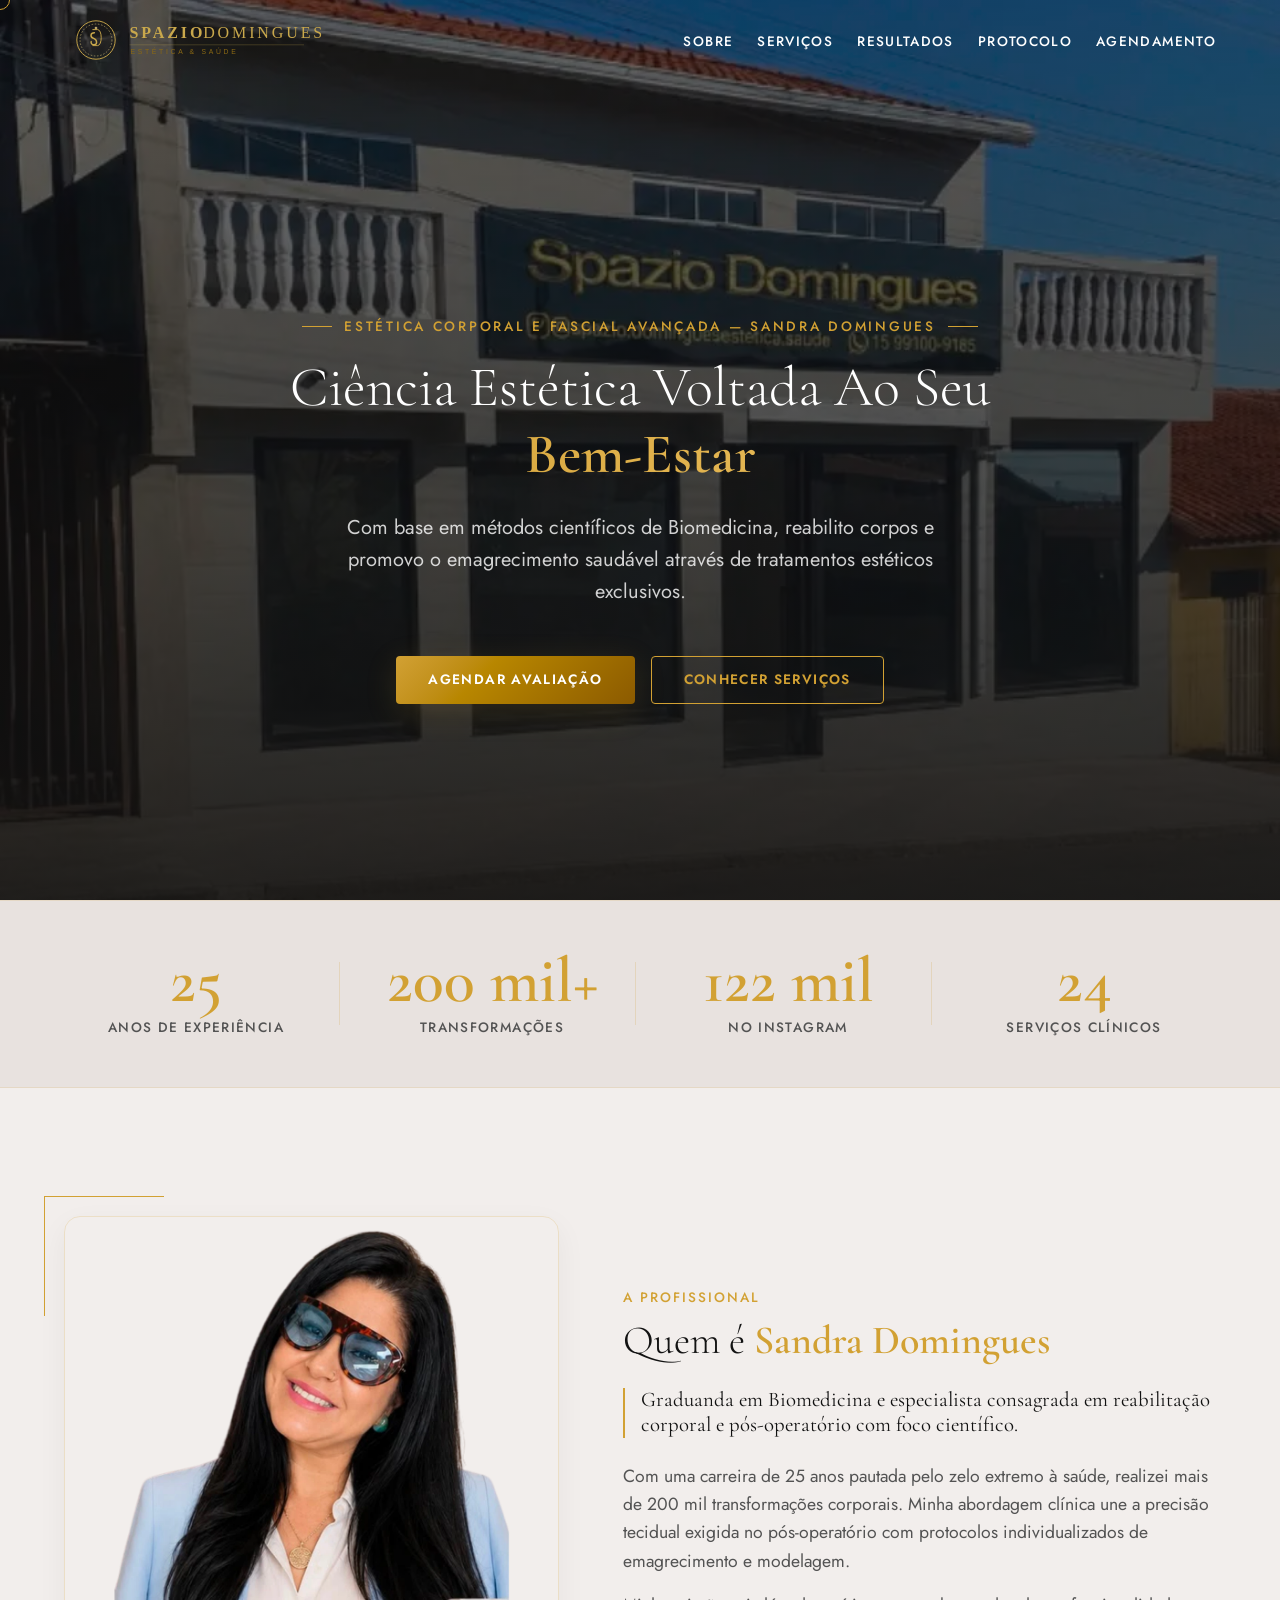
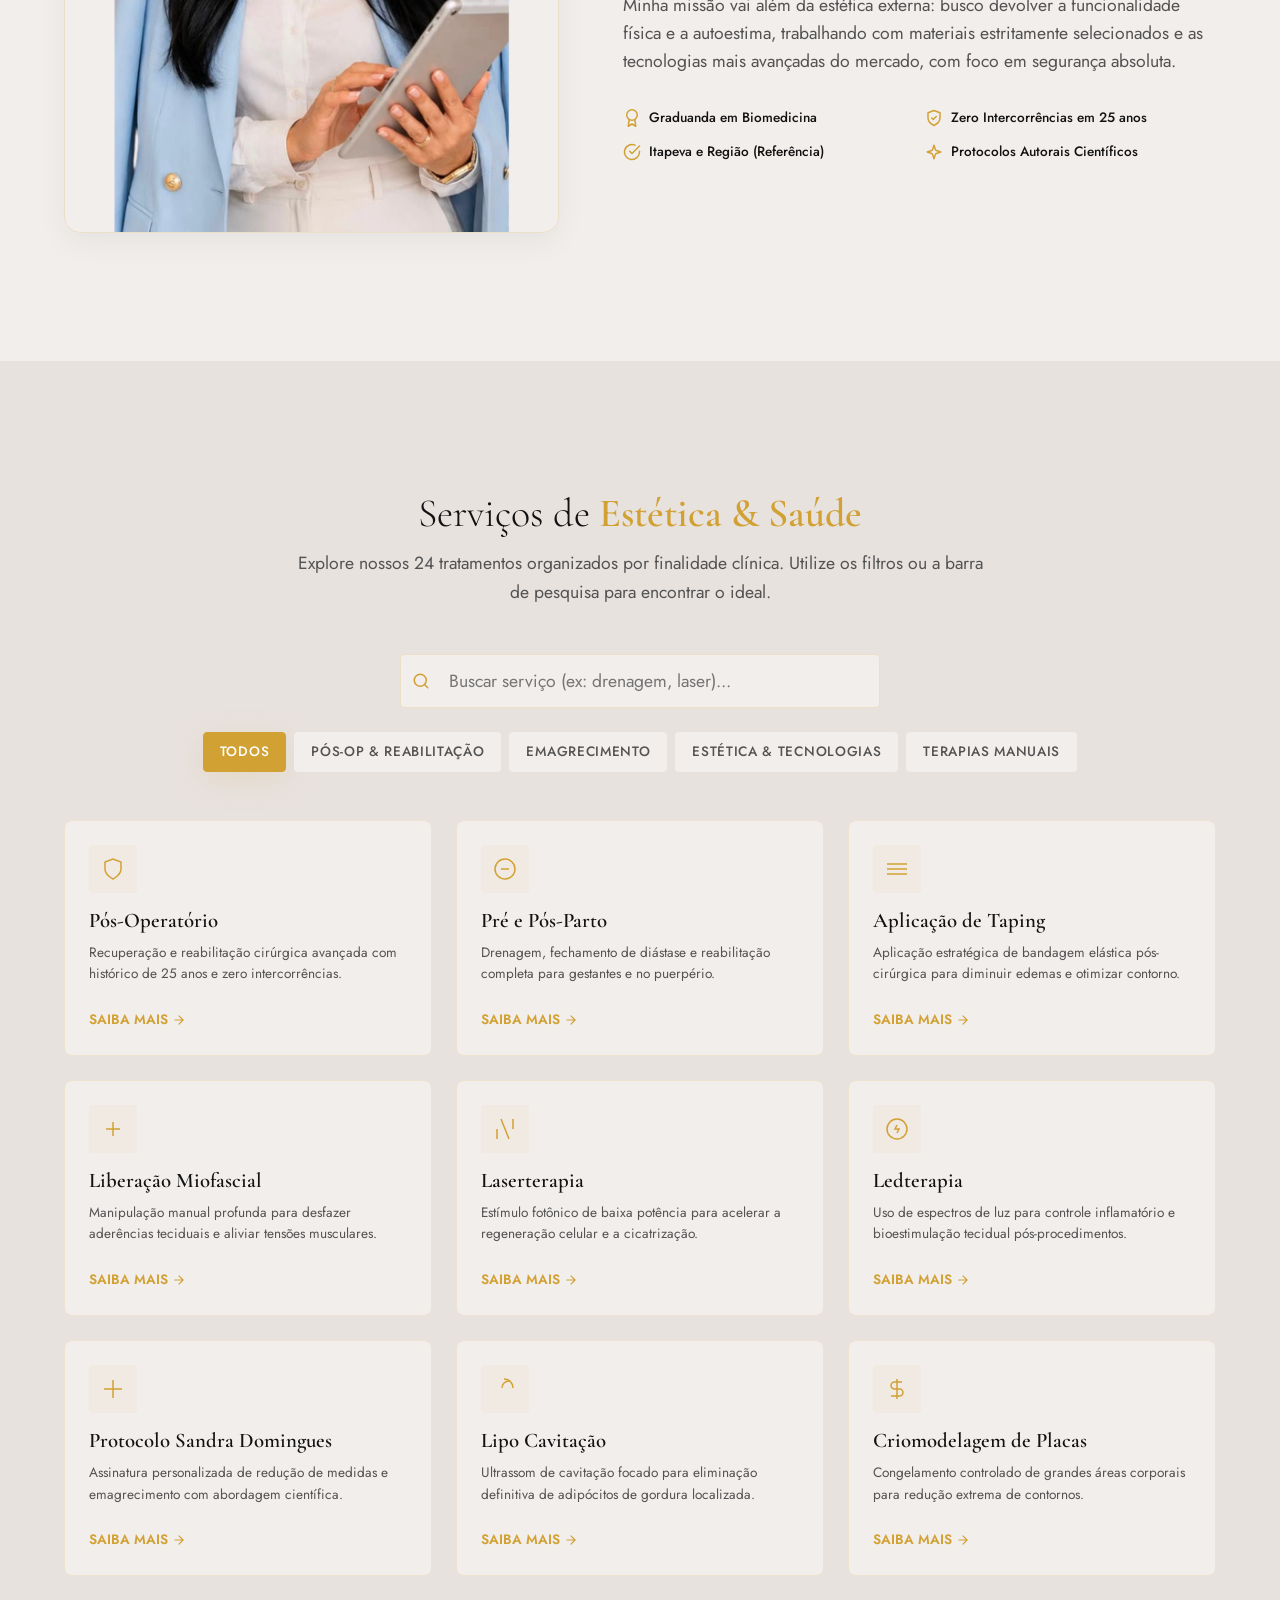
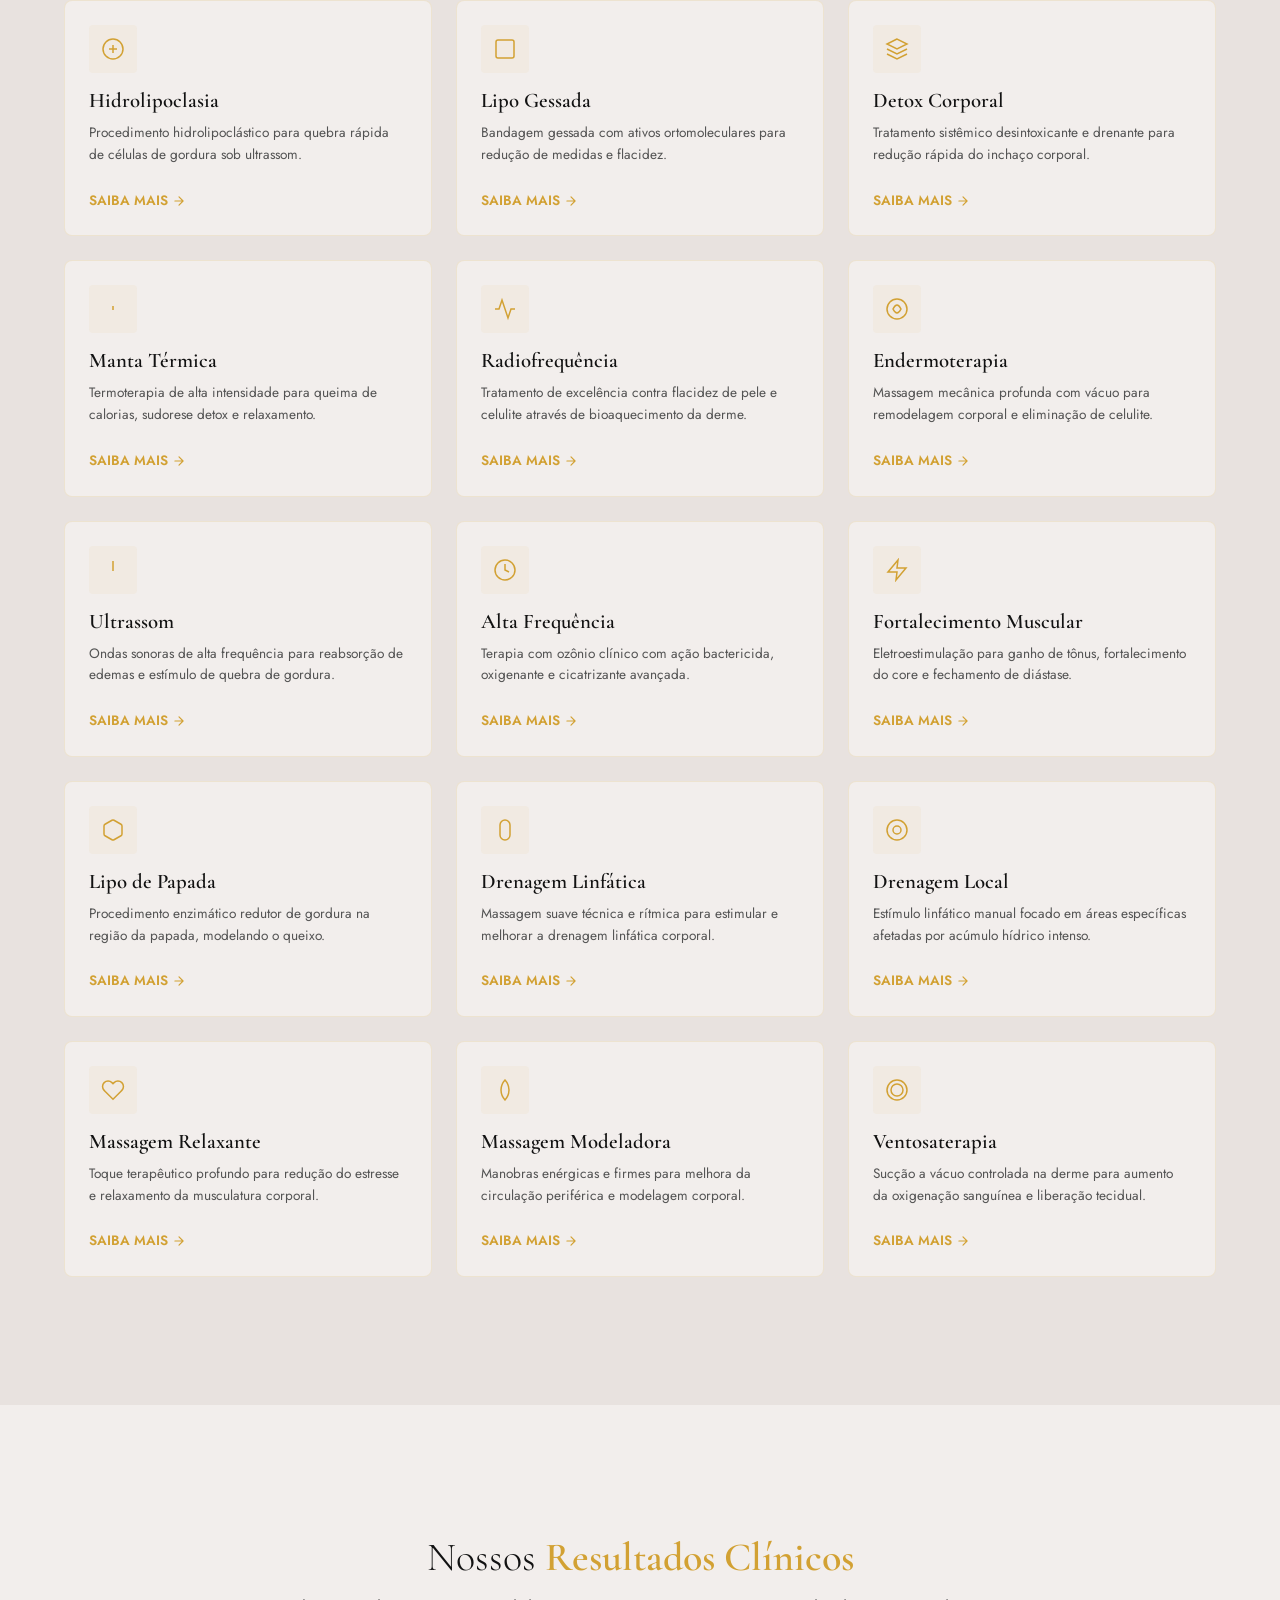
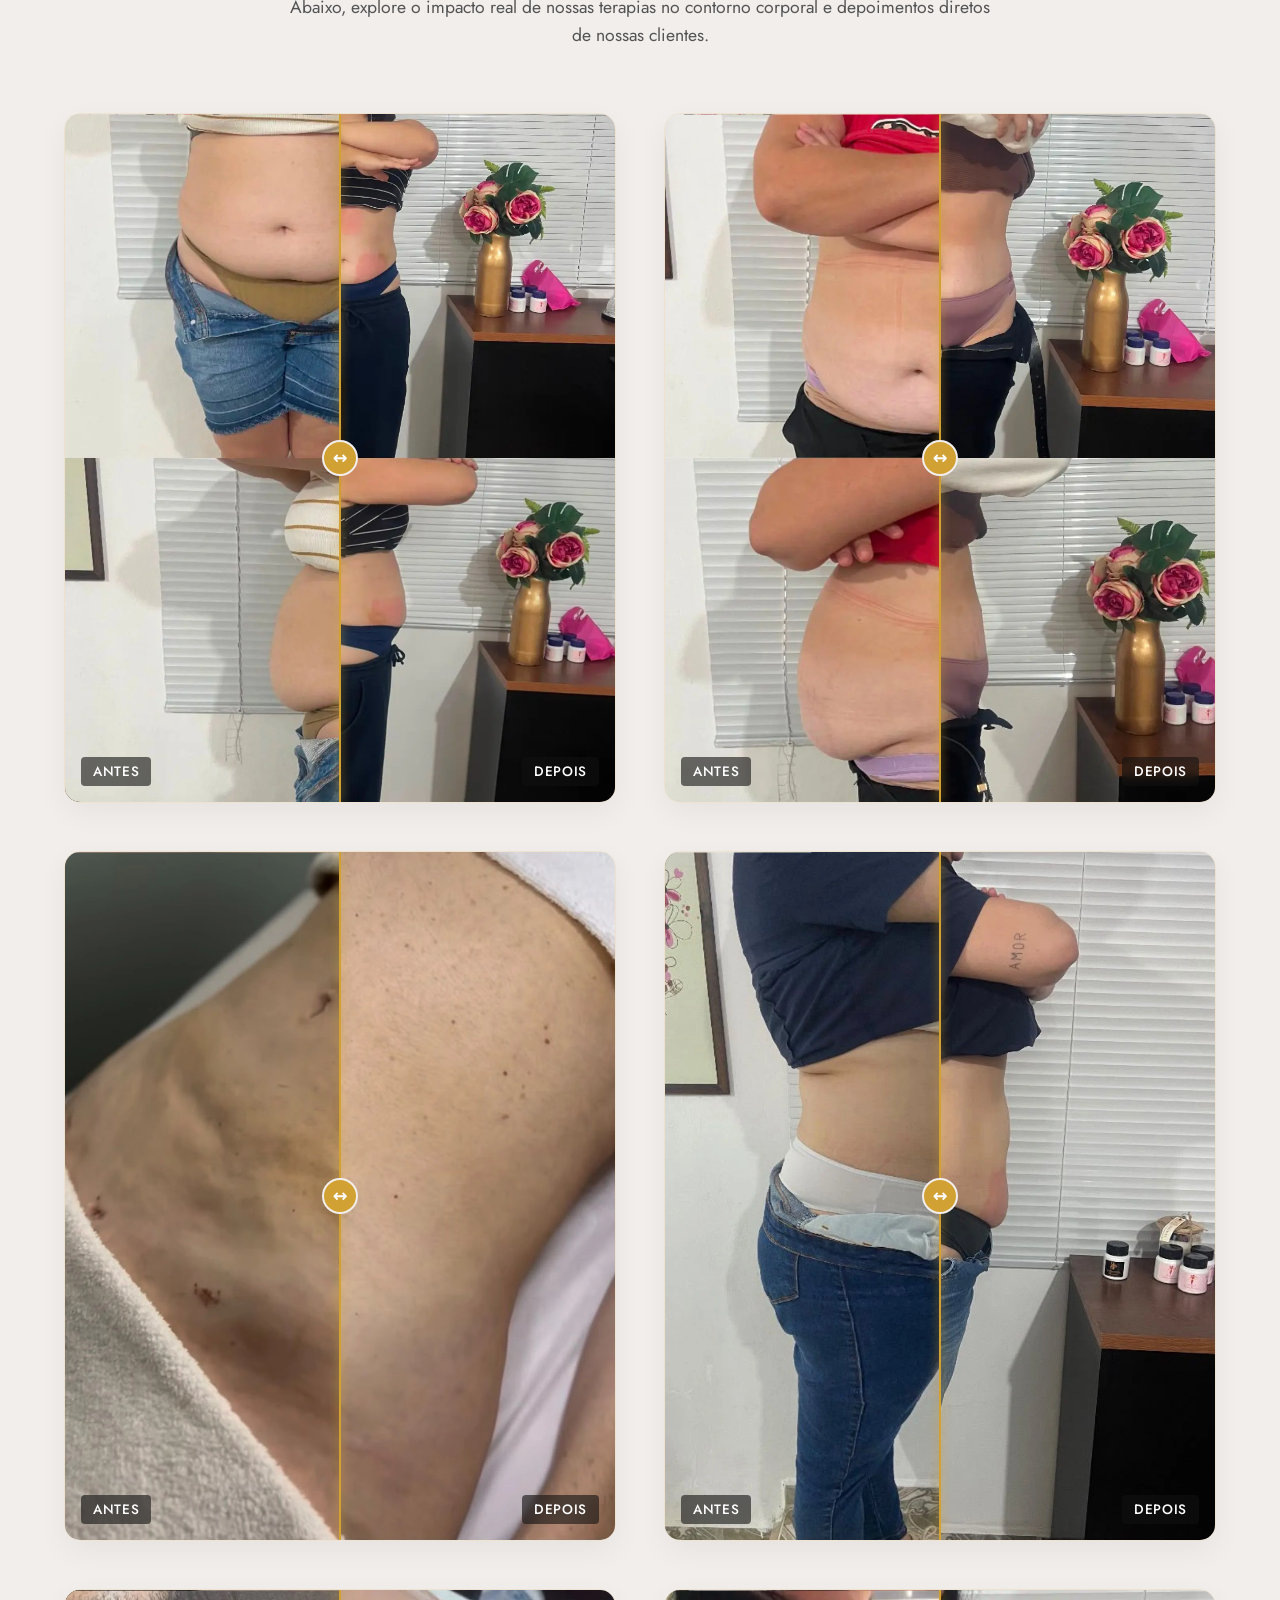
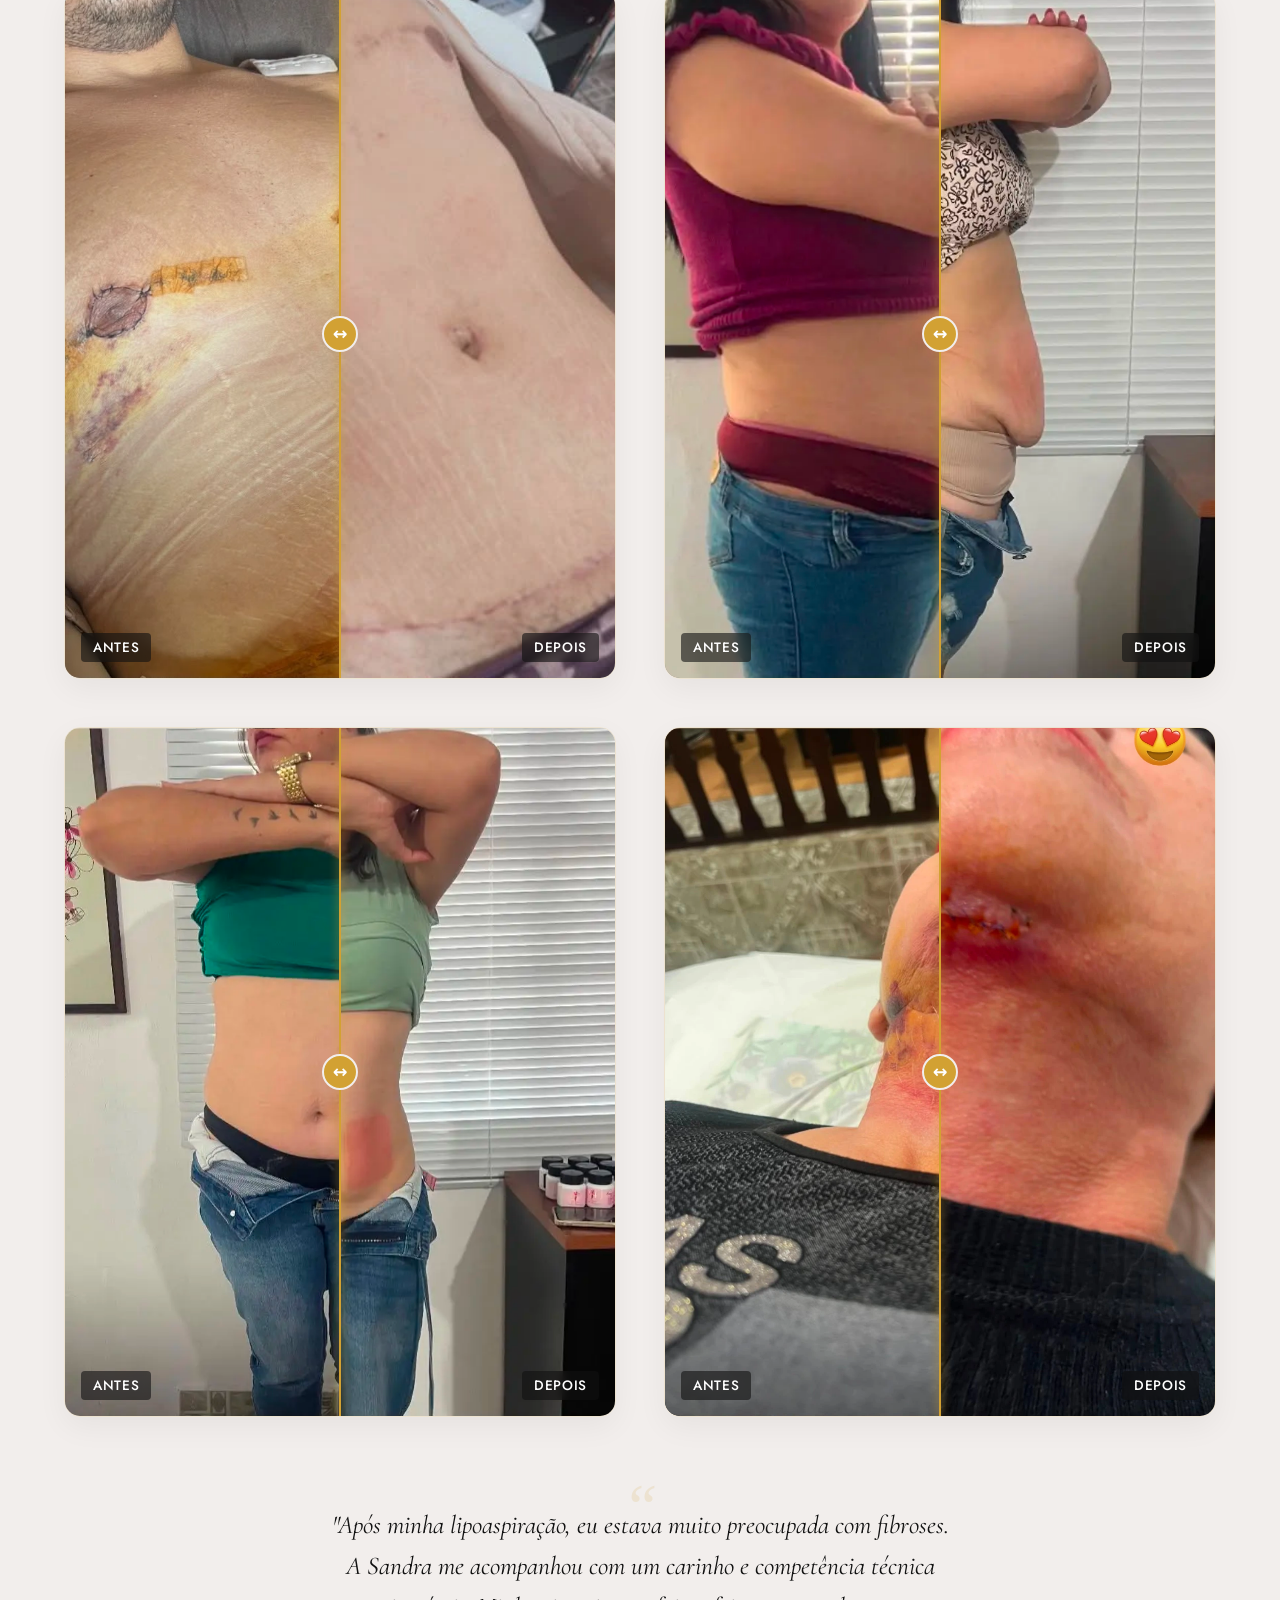
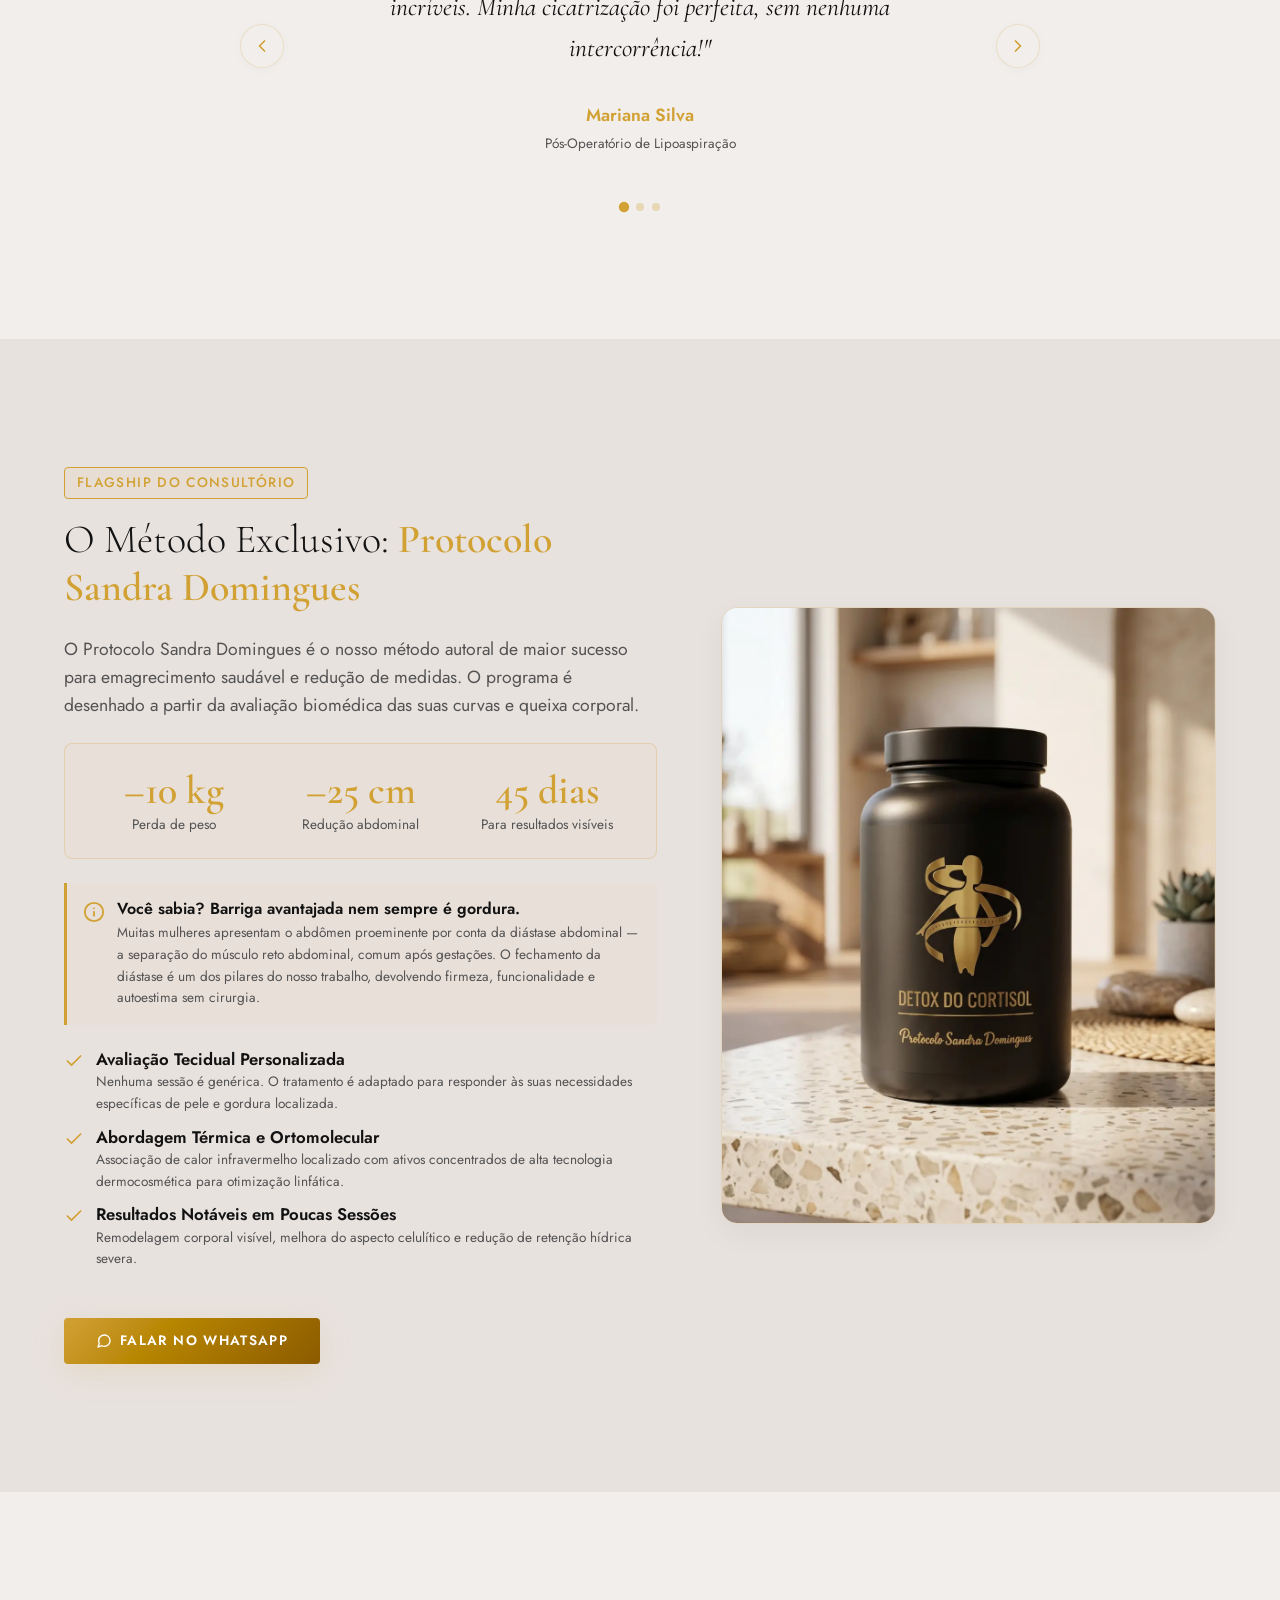
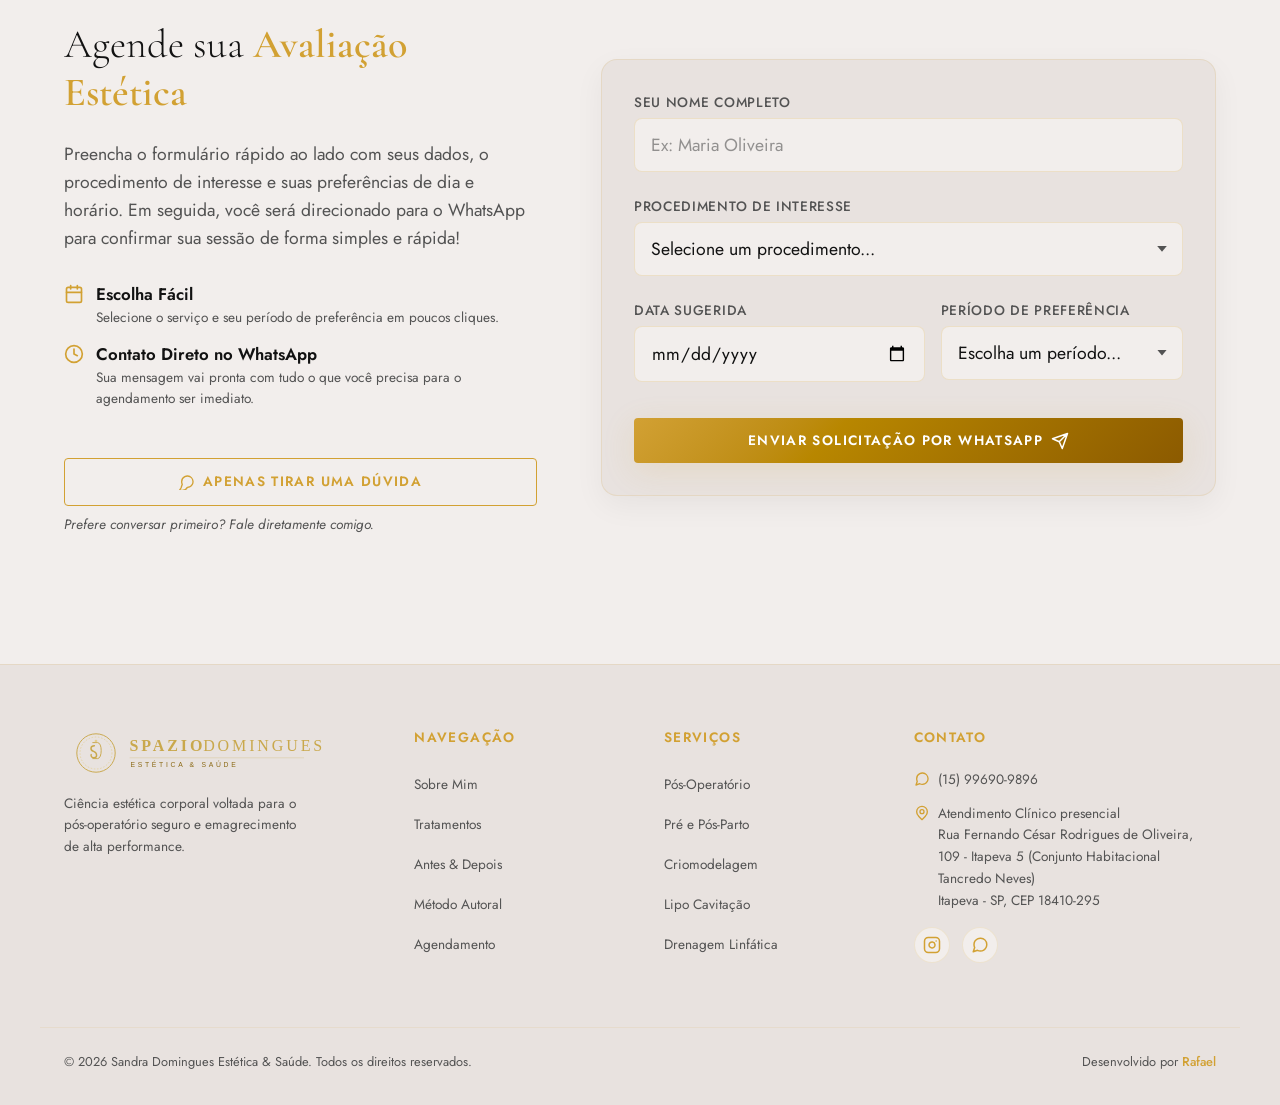
==== commit 31f4a6e0: "docs: update hero subtitle to include fascial aesthetics and professional name" ====
--- a/index.html
+++ b/index.html
@@ -114,7 +114,7 @@
 
       <div class="container hero__container">
         <div class="hero__content">
-          <span class="hero__subtitle">Estética Corporal Avançada</span>
+          <span class="hero__subtitle">Estética Corporal e Fascial Avançada &mdash; Sandra Domingues</span>
           <h1 class="hero__title">
             Ciência estética voltada ao seu <span>Bem-Estar</span>
           </h1>
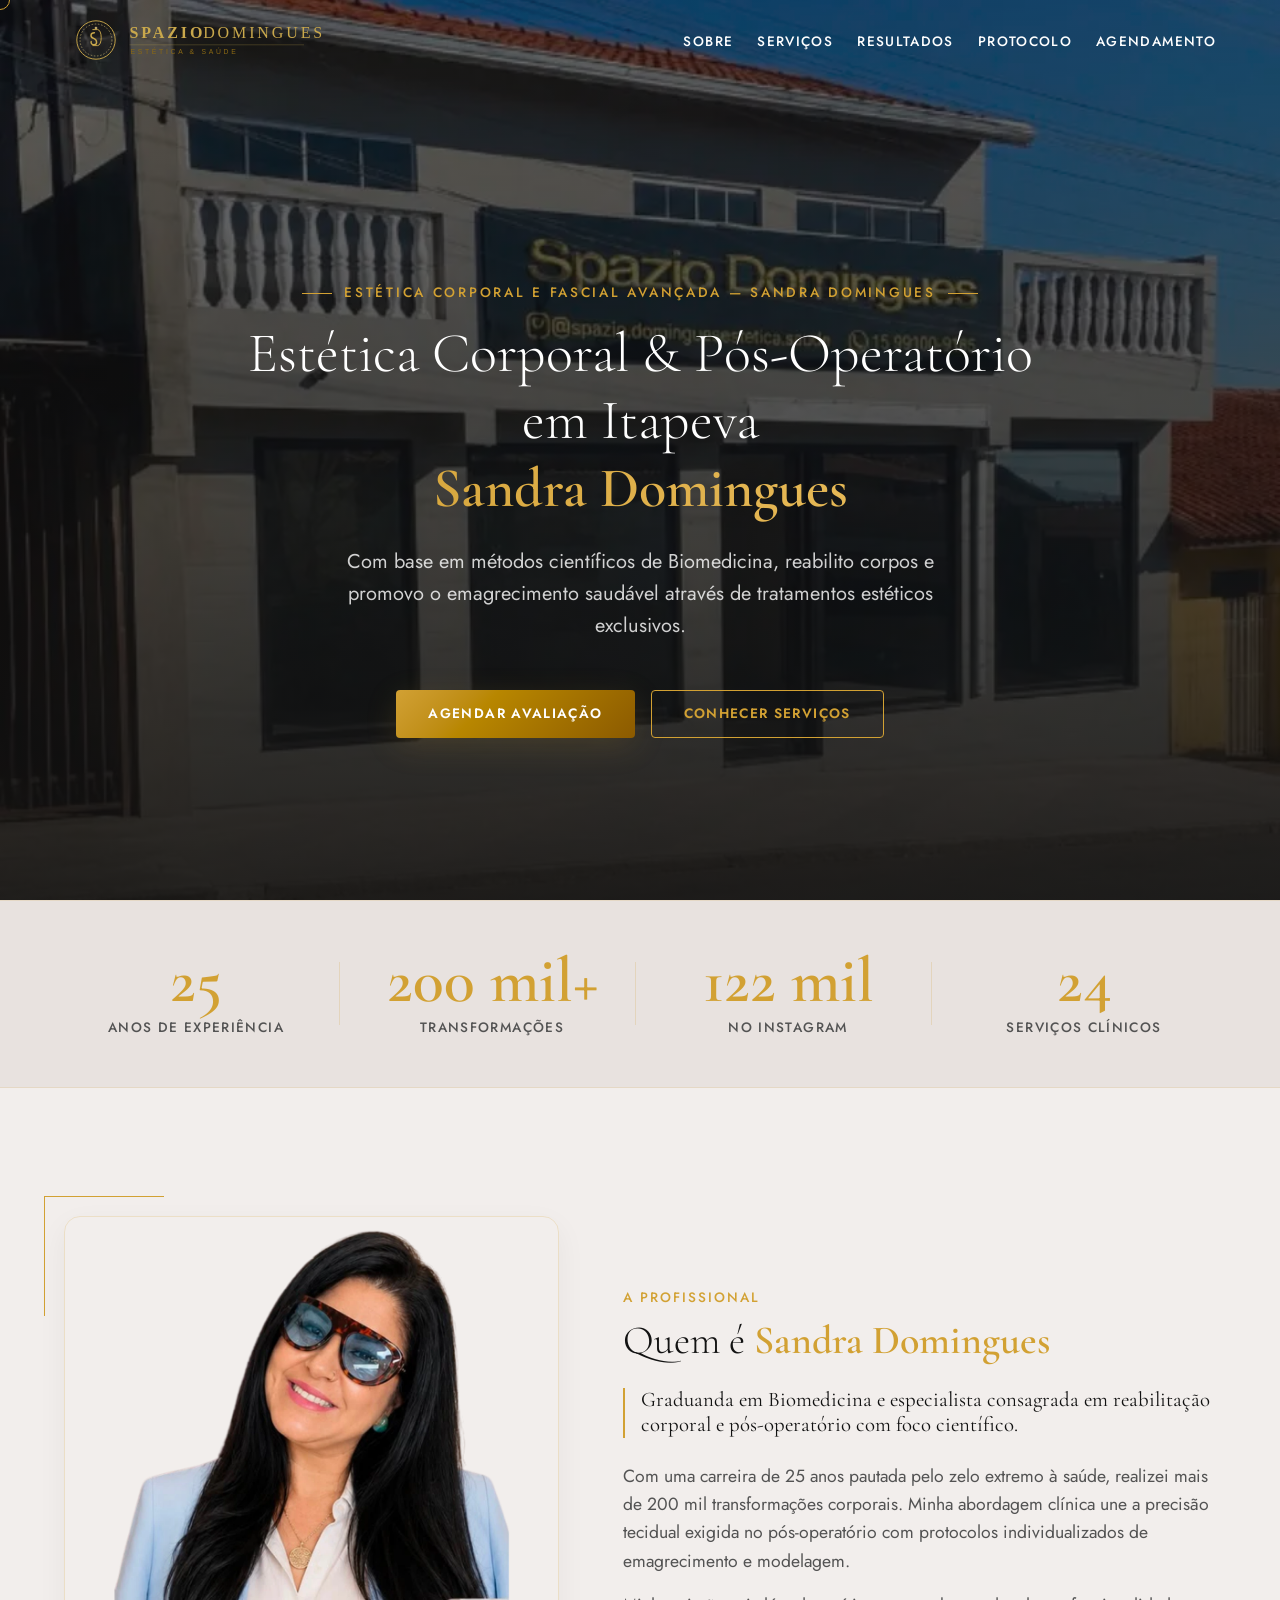
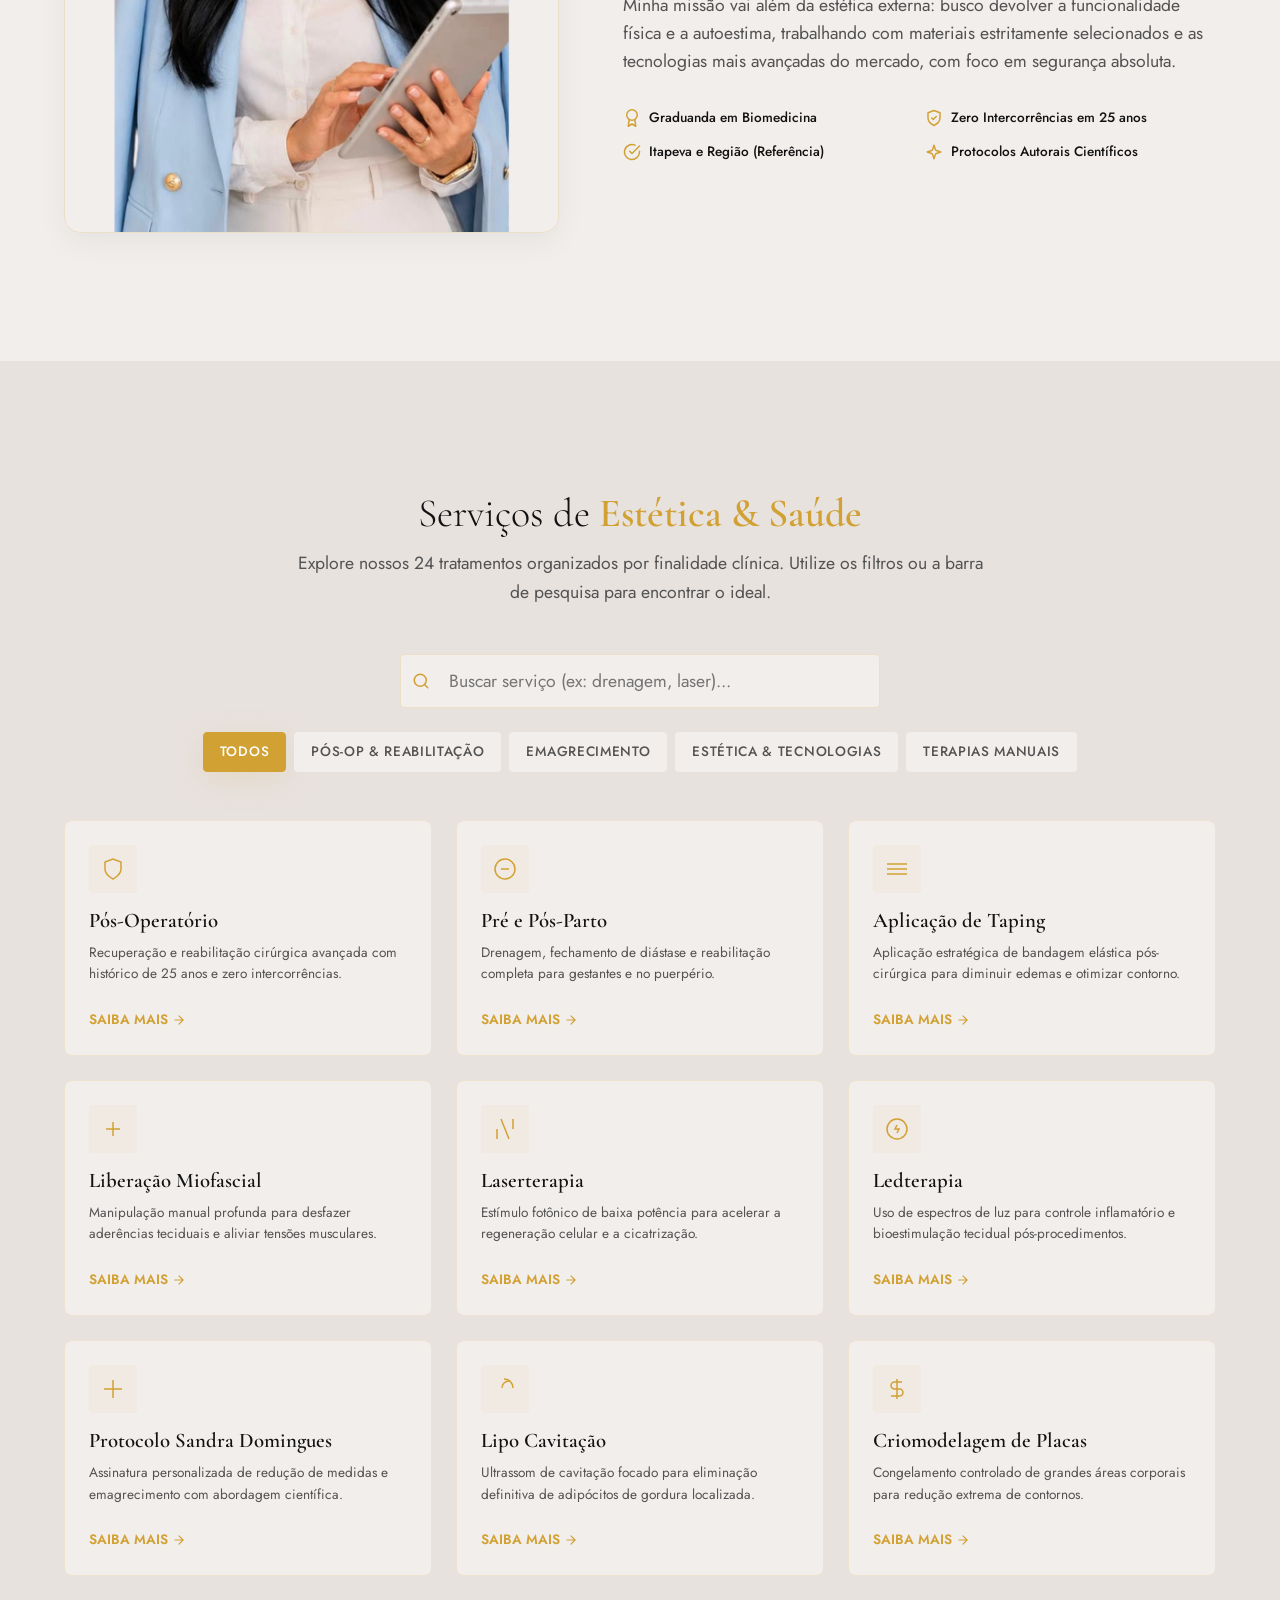
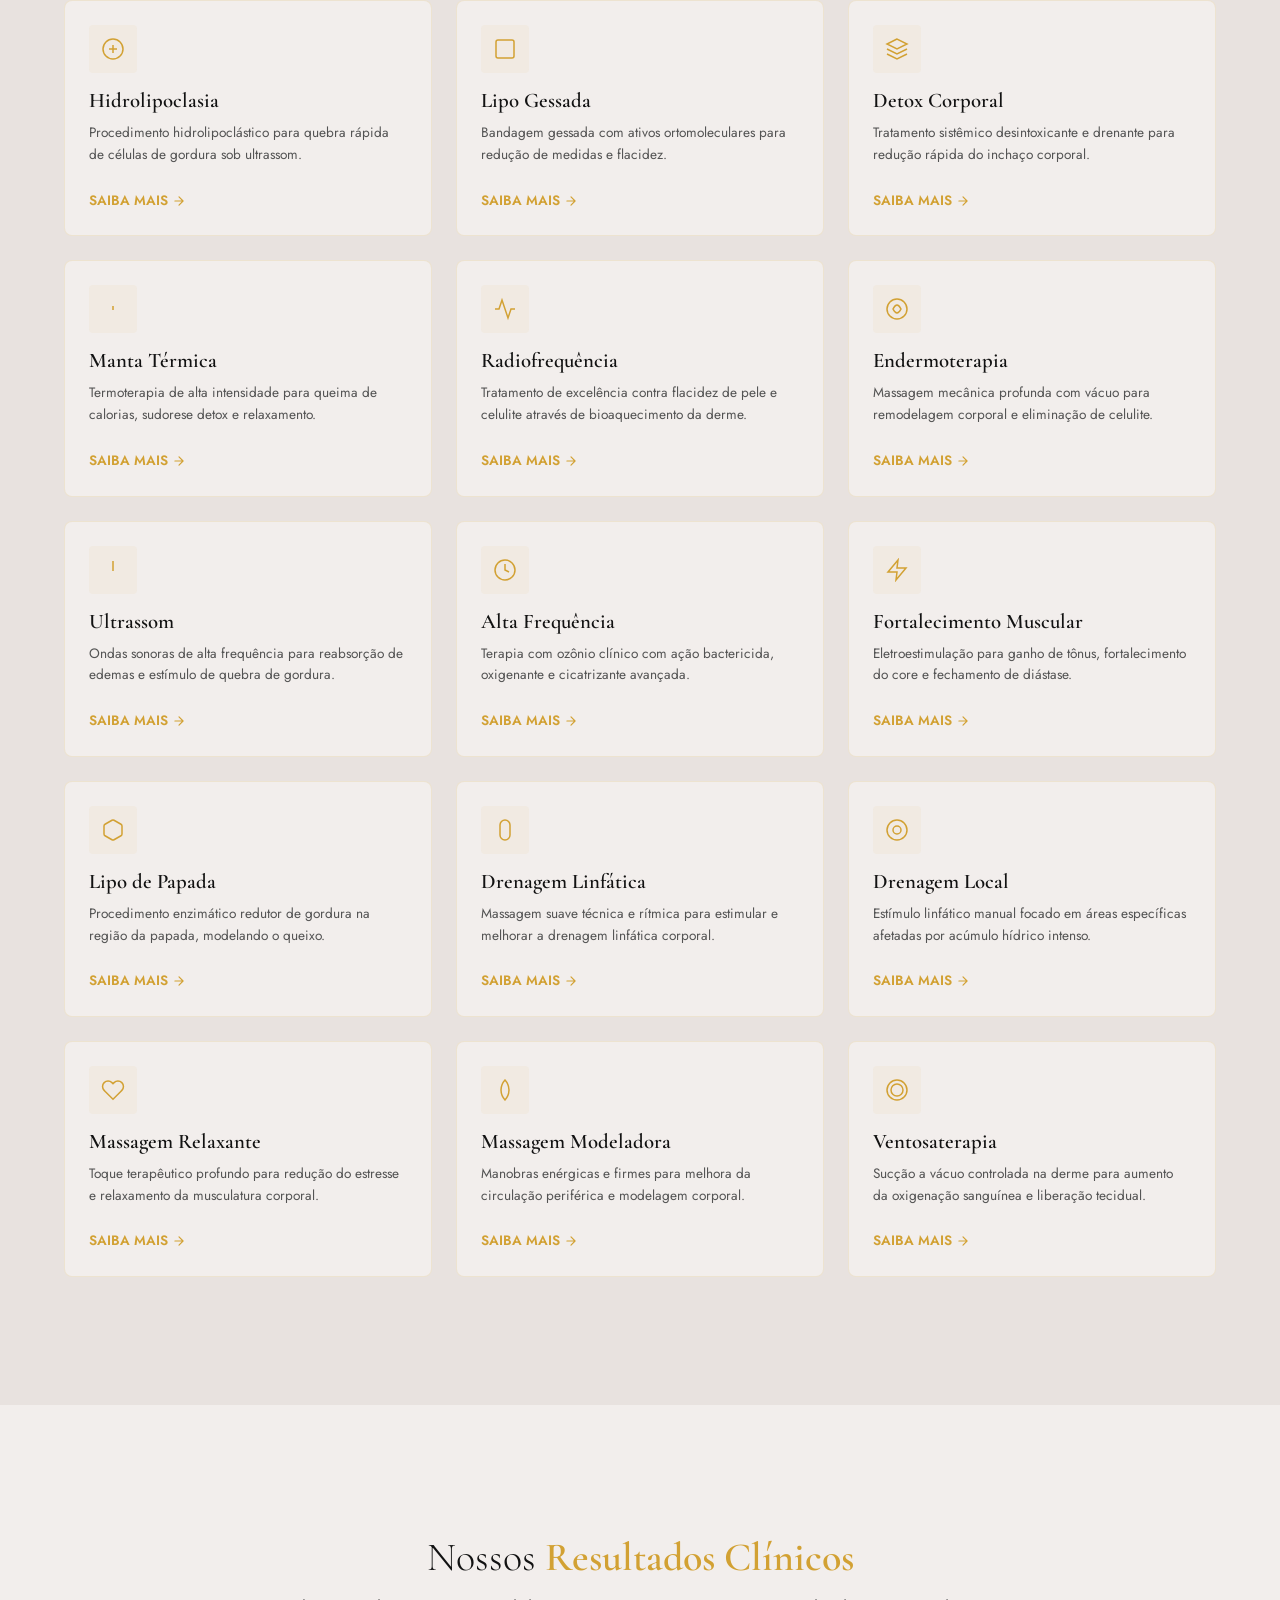
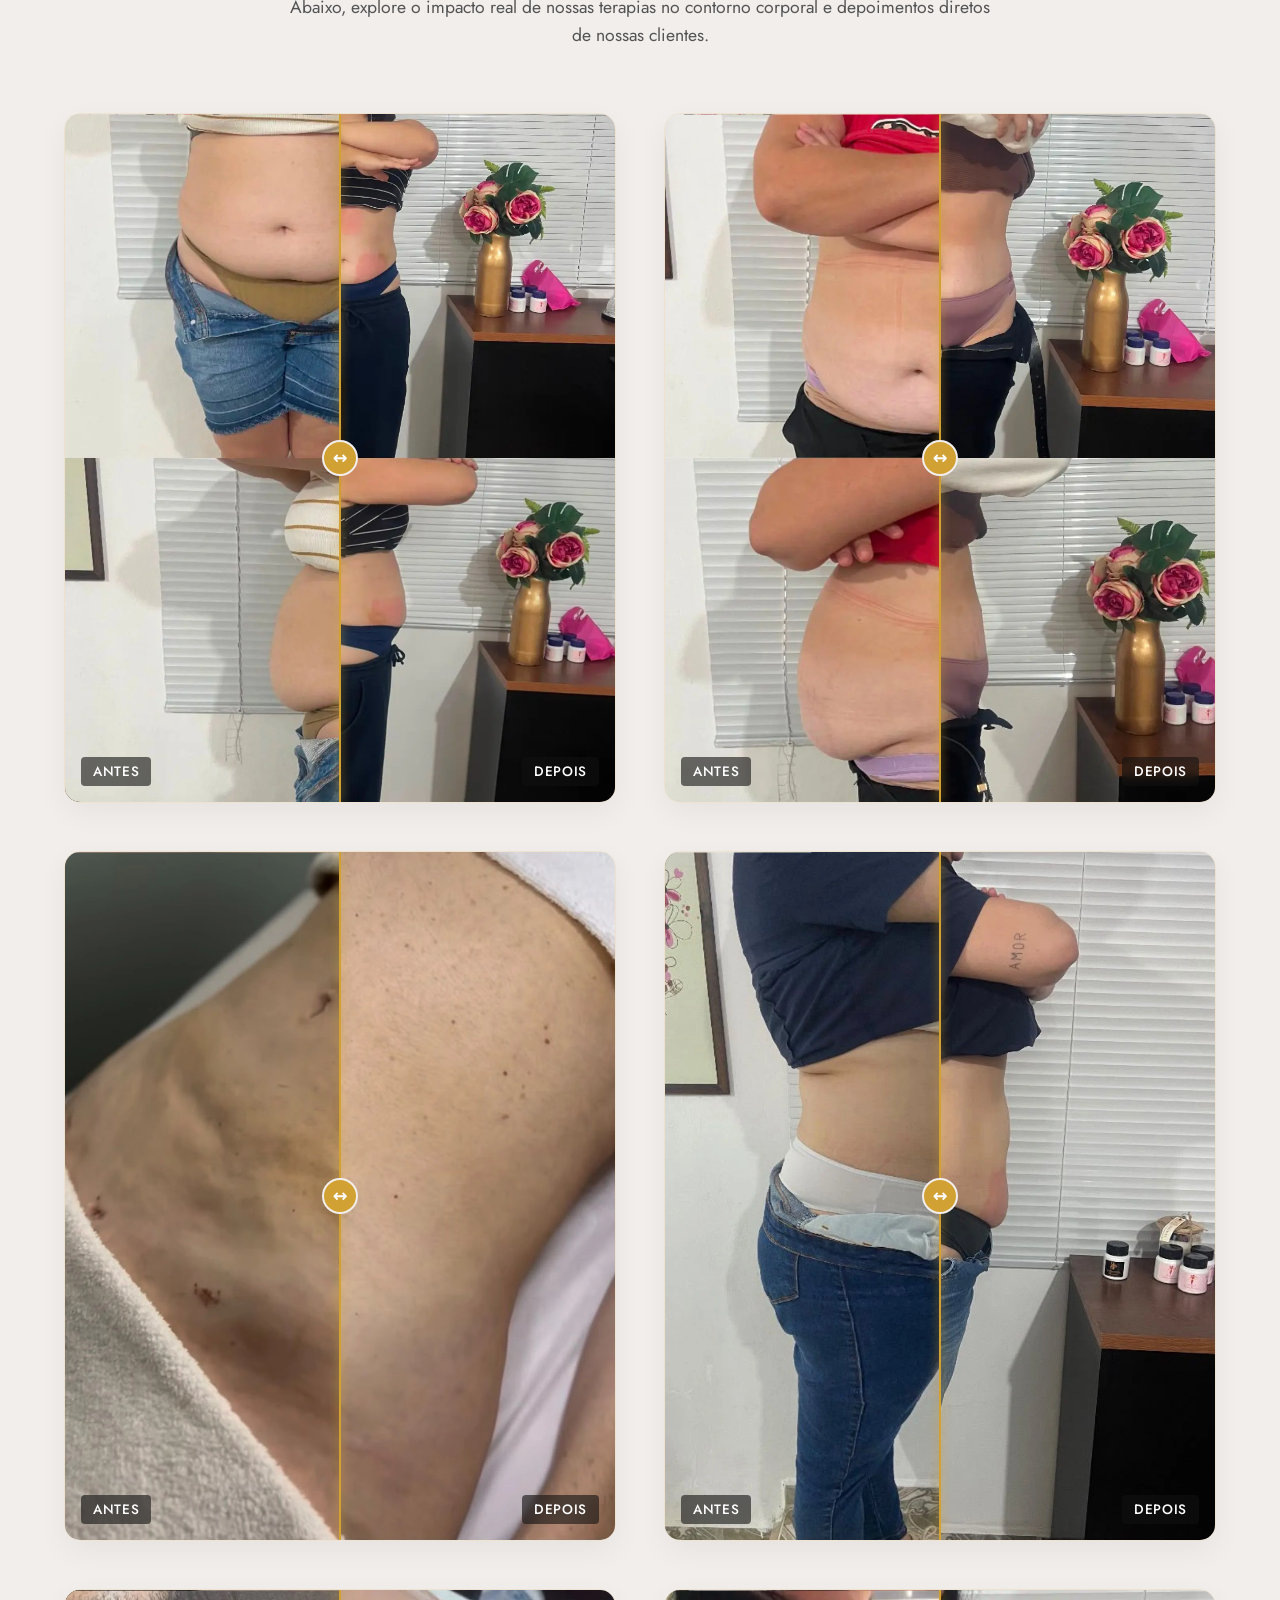
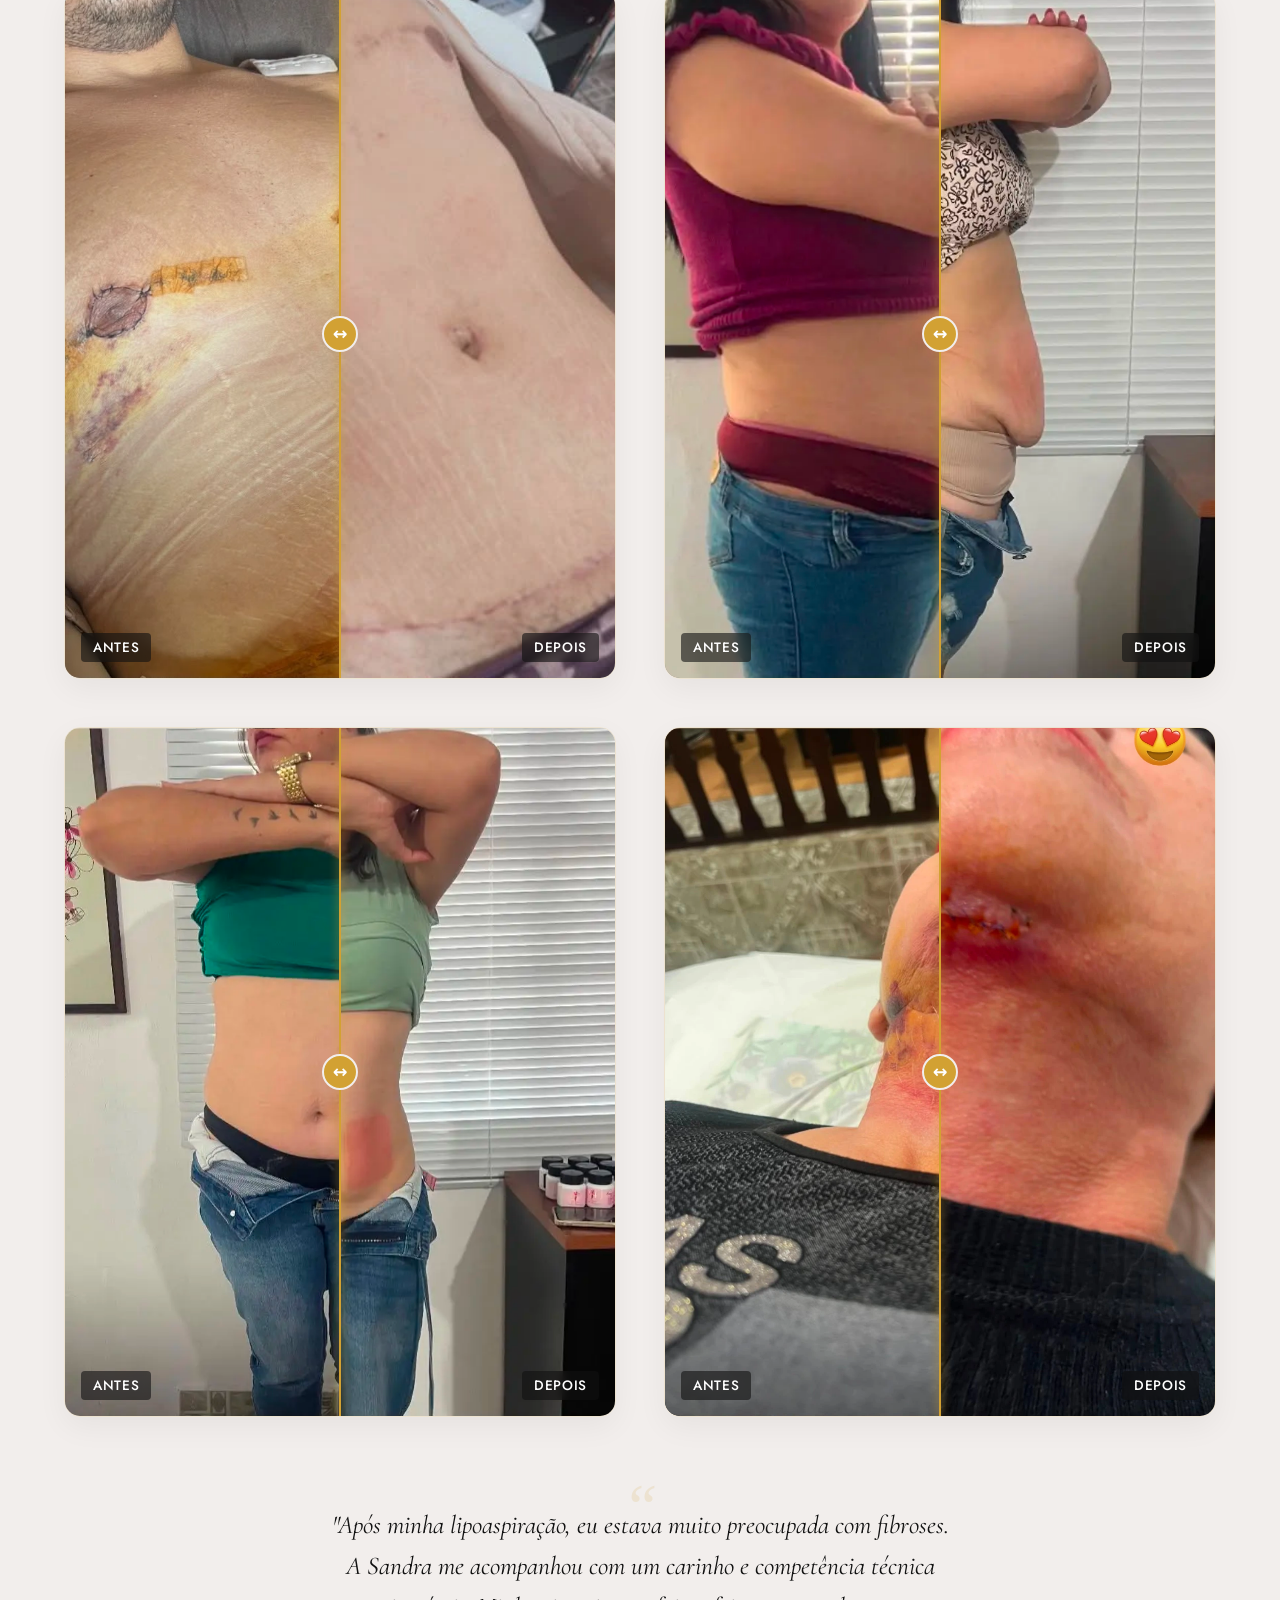
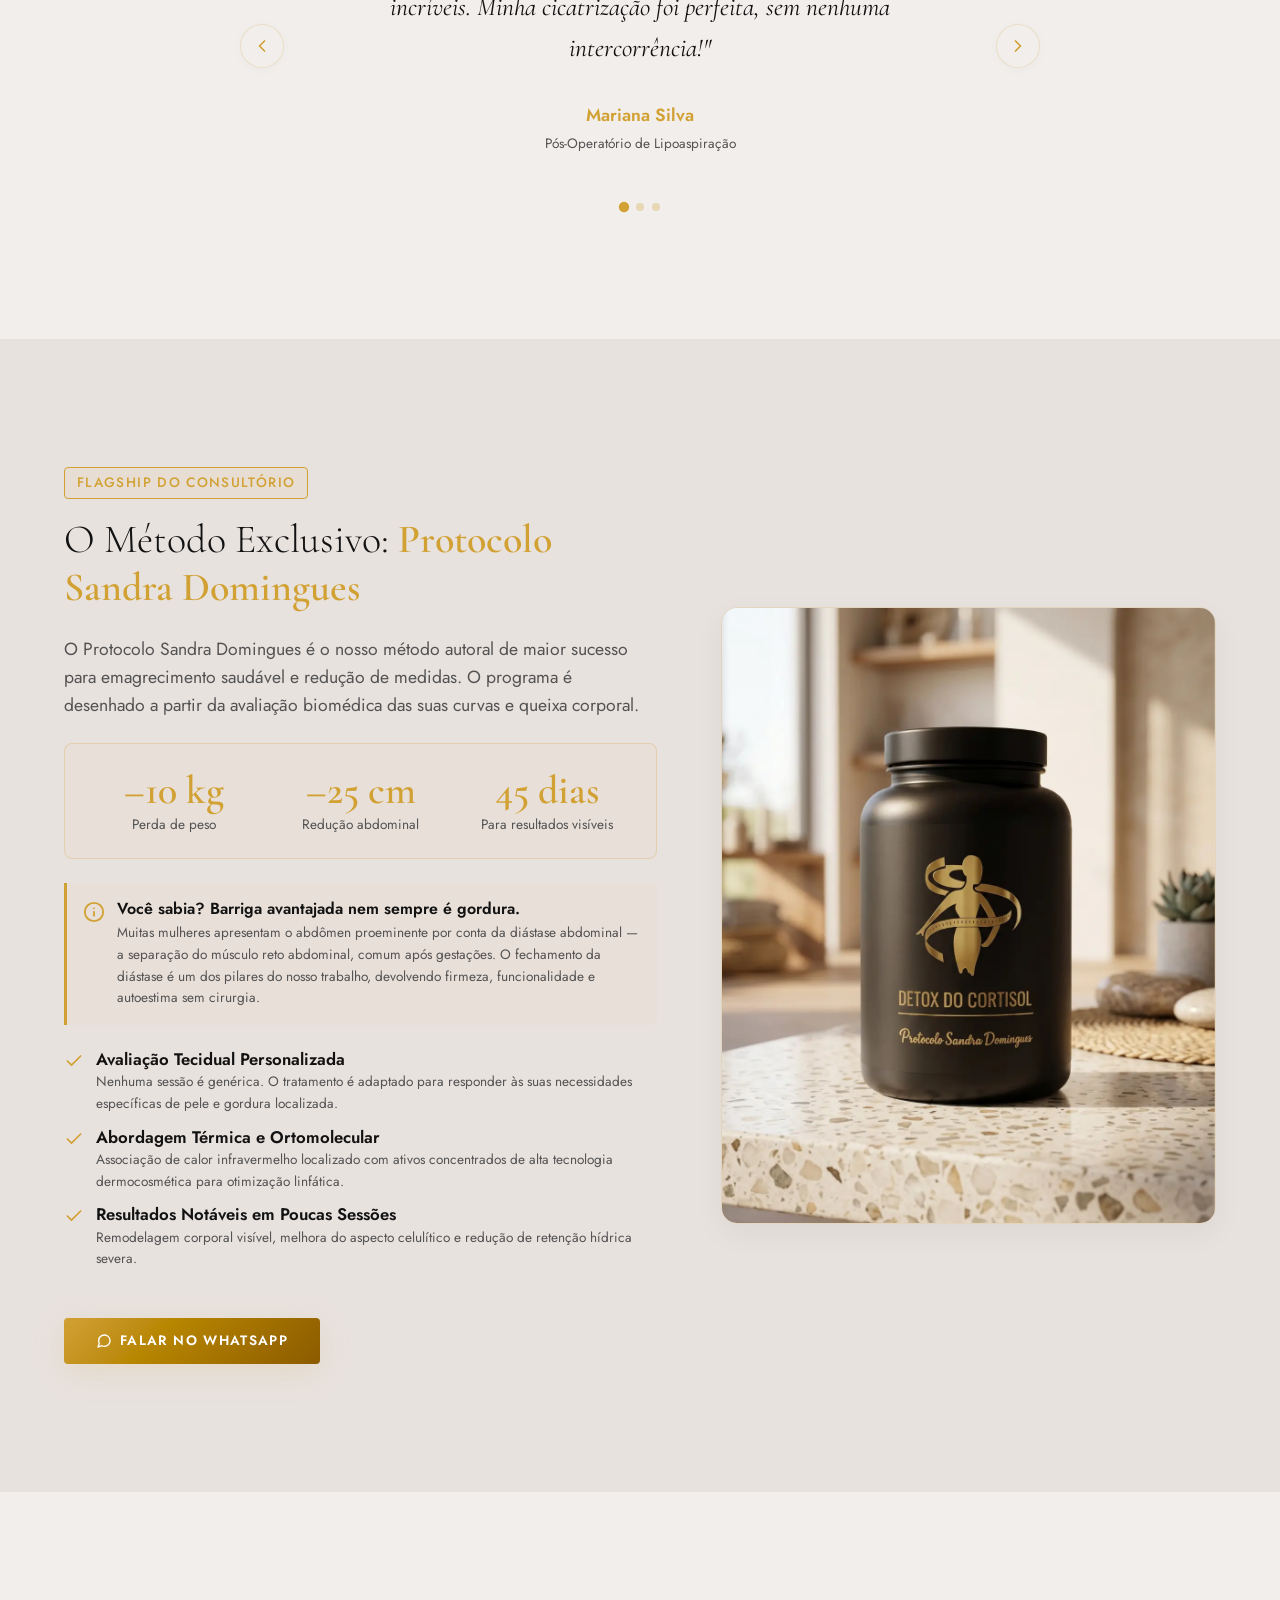
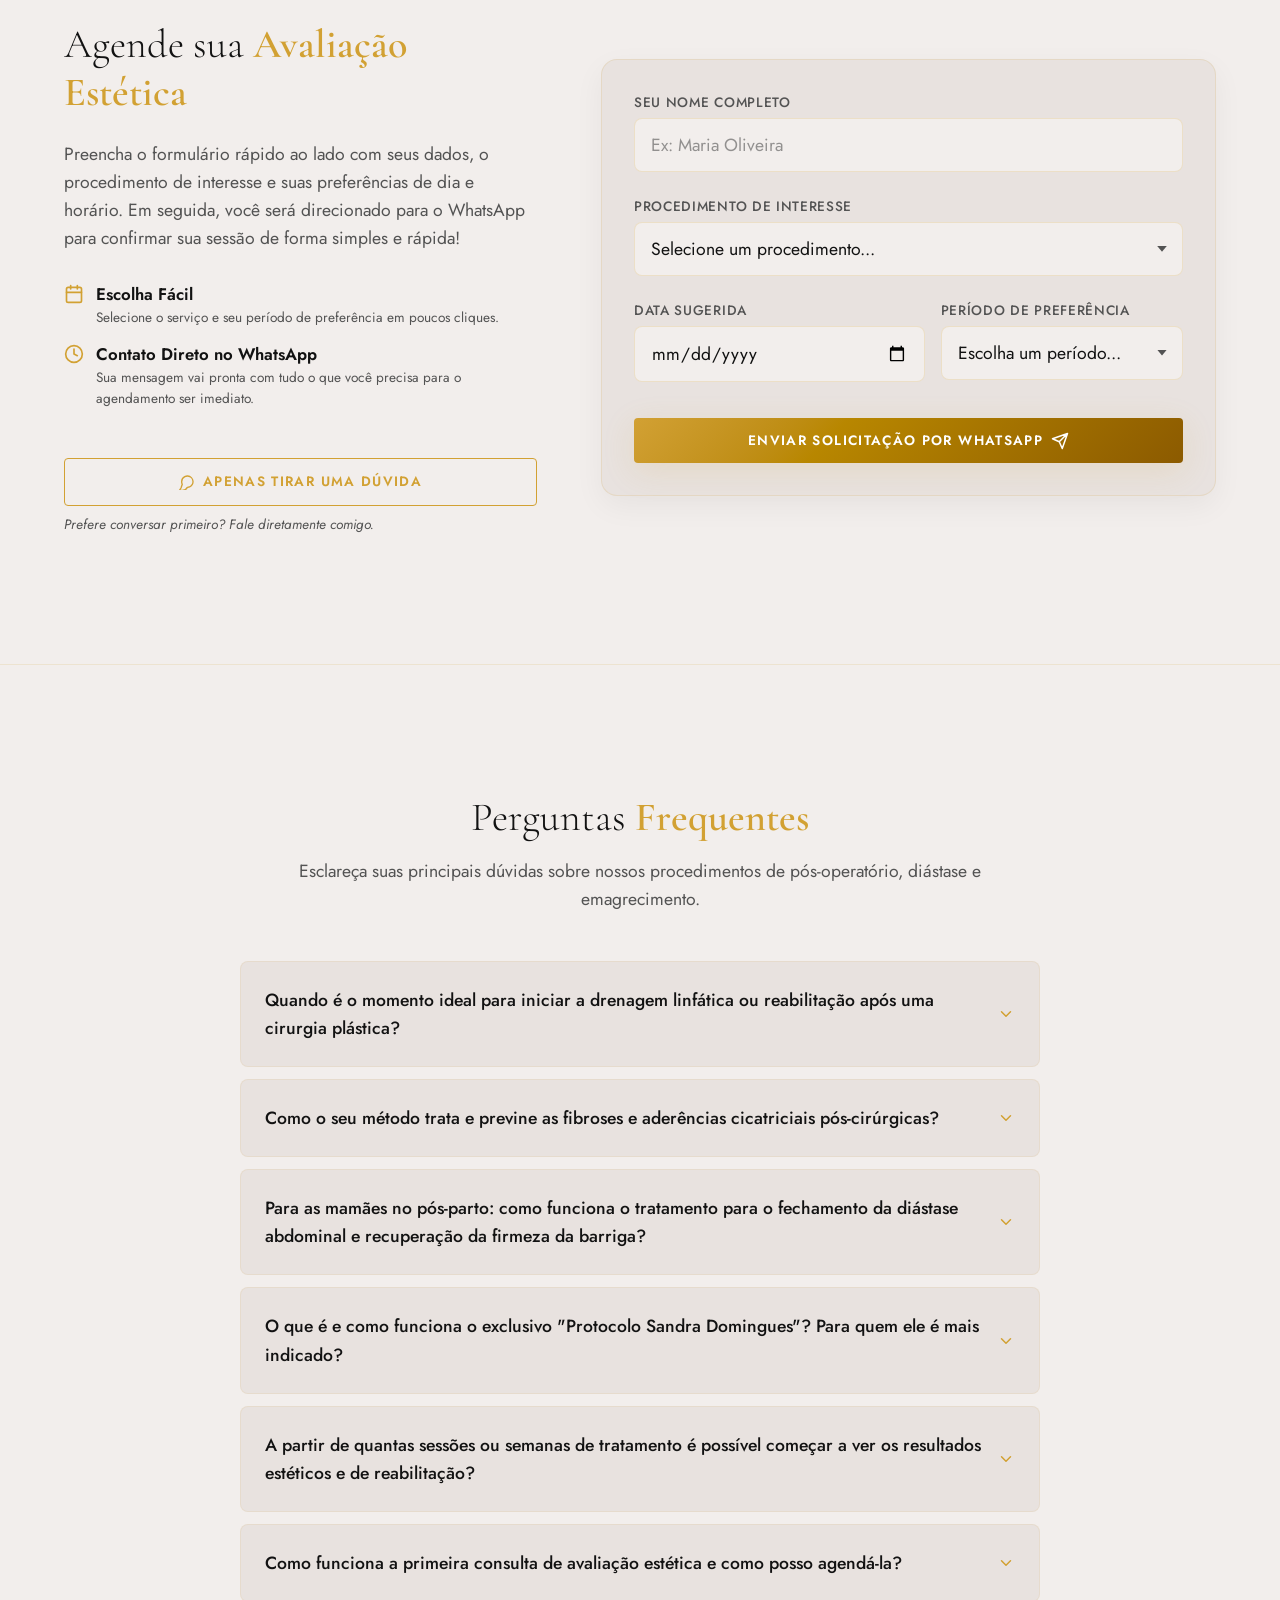
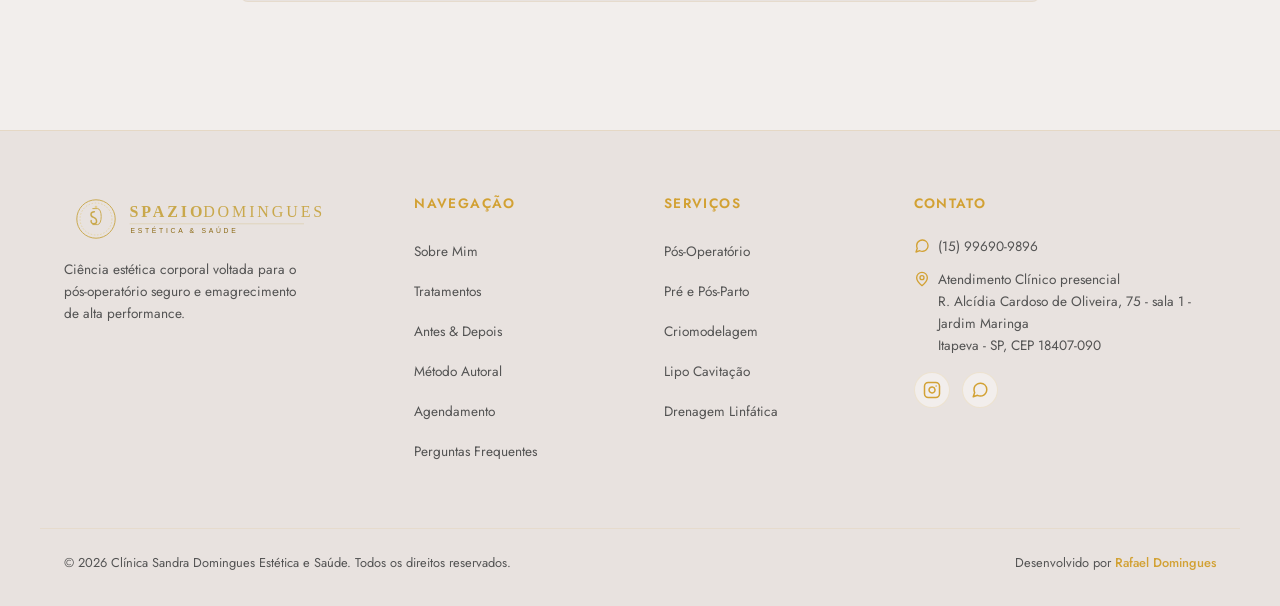
==== commit db409b7f: "feat: otimizacao de SEO local, correcao de endereco e secao FAQ" ====
--- a/index.html
+++ b/index.html
@@ -3,13 +3,13 @@
 <head>
   <meta charset="UTF-8">
   <meta name="viewport" content="width=device-width, initial-scale=1.0">
-  <meta name="description" content="Sandra Domingues Estética & Saúde — Referência em pós-operatório, emagrecimento saudável e estética corporal avançada em Itapeva. Mais de 25 anos de experiência e 200 mil transformações.">
-  <title>Sandra Domingues — Estética Corporal & Pós-Operatório</title>
+  <meta name="description" content="Clínica Sandra Domingues Estética e Saúde — Especialista em pós-operatório seguro, emagrecimento saudável e tratamentos corporais avançados em Itapeva - SP. Mais de 25 anos de experiência clínica.">
+  <title>Sandra Domingues | Estética Corporal e Pós-Operatório em Itapeva - SP</title>
   
   <!-- Open Graph / Redes Sociais -->
   <meta property="og:type" content="website">
-  <meta property="og:title" content="Sandra Domingues — Estética Corporal & Pós-Operatório">
-  <meta property="og:description" content="Especialista em pós-operatório com histórico exemplar e criadora do Protocolo Sandra Domingues de Emagrecimento em Itapeva/SP.">
+  <meta property="og:title" content="Sandra Domingues | Estética Corporal e Pós-Operatório em Itapeva - SP">
+  <meta property="og:description" content="Especialista em pós-operatório seguro com histórico exemplar e criadora do Protocolo Sandra Domingues de Emagrecimento em Itapeva - SP.">
   <meta property="og:url" content="https://sandradomingues.com.br">
   <meta property="og:image" content="https://sandradomingues.com.br/assets/images/og-image.jpg">
 
@@ -28,6 +28,7 @@
   <link rel="stylesheet" href="css/sections/results.css">
   <link rel="stylesheet" href="css/sections/protocolo.css">
   <link rel="stylesheet" href="css/sections/booking.css">
+  <link rel="stylesheet" href="css/sections/faq.css">
   <link rel="stylesheet" href="css/sections/footer.css">
 
   <!-- Schema JSON-LD (SEO/GEO) -->
@@ -53,20 +54,74 @@
         "sameAs": "https://www.instagram.com/sandradominguesesteticasaude"
       },
       {
-        "@type": "LocalBusiness",
+        "@type": "HealthAndBeautyBusiness",
         "@id": "https://sandradomingues.com.br/#business",
-        "name": "Sandra Domingues Estética & Saúde",
+        "name": "Clínica Sandra Domingues Estética e Saúde",
         "telephone": "+55-15-99690-9896",
         "url": "https://sandradomingues.com.br",
         "priceRange": "$$$",
         "address": {
           "@type": "PostalAddress",
-          "streetAddress": "Rua Fernando César Rodrigues de Oliveira, 109 - Itapeva 5 (Conjunto Habitacional Tancredo Neves)",
+          "streetAddress": "R. Alcídia Cardoso de Oliveira, 75 - sala 1 - Jardim Maringa",
           "addressLocality": "Itapeva",
           "addressRegion": "SP",
-          "postalCode": "18410-295",
+          "postalCode": "18407-090",
           "addressCountry": "BR"
         }
+      },
+      {
+        "@type": "FAQPage",
+        "@id": "https://sandradomingues.com.br/#faq",
+        "mainEntity": [
+          {
+            "@type": "Question",
+            "name": "Quando é o momento ideal para iniciar a drenagem linfática ou reabilitação após uma cirurgia plástica?",
+            "acceptedAnswer": {
+              "@type": "Answer",
+              "text": "O início seguro e precoce da reabilitação — que inclui drenagem linfática suave e aplicação de taping compressivo — ocorre nas primeiras 24 a 48 horas pós-cirurgia, sempre mediante autorização médica. Iniciar imediatamente auxilia no controle rápido do edema (inchaço), redução do desconforto e prevenção de complicações."
+            }
+          },
+          {
+            "@type": "Question",
+            "name": "Como o seu método trata e previne as fibroses e aderências cicatriciais pós-cirúrgicas?",
+            "acceptedAnswer": {
+              "@type": "Answer",
+              "text": "Nossa clínica atua com reabilitação tecidual de base científica, evitando massagens dolorosas ou agressivas. Utilizamos liberação miofascial manual sutil associada a tecnologias como laserterapia e ledterapia. Isso estimula a regeneração ordenada do colágeno, garantindo nosso histórico consagrado de zero intercorrências clínicas em 25 anos."
+            }
+          },
+          {
+            "@type": "Question",
+            "name": "Para as mamães no pós-parto: como funciona o tratamento para o fechamento da diástase abdominal e recuperação da firmeza da barriga?",
+            "acceptedAnswer": {
+              "@type": "Answer",
+              "text": "O tratamento para diástase pós-parto visa recuperar a firmeza e a funcionalidade da parede abdominal sem cirurgias. Combinamos eletroestimulação muscular (corrente russa/TENS) para fortalecimento das fáscias profundas do core, aplicação estratégica de bandagem elástica (taping) e drenagens específicas adaptadas à puérpera."
+            }
+          },
+          {
+            "@type": "Question",
+            "name": "O que é e como funciona o exclusivo \"Protocolo Sandra Domingues\"? Para quem ele é mais indicado?",
+            "acceptedAnswer": {
+              "@type": "Answer",
+              "text": "É o nosso método autoral de emagrecimento saudável e remodelagem corporal. Ele une termoterapia de alta intensidade (manta térmica), ativos metabólicos ortomoleculares e técnicas manuais drenantes. É altamente indicado para mulheres e homens que desejam redução rápida de medidas, eliminação de toxinas e tratamento de gordura localizada sem métodos invasivos."
+            }
+          },
+          {
+            "@type": "Question",
+            "name": "A partir de quantas sessões ou semanas de tratamento é possível começar a ver os resultados estéticos e de reabilitação?",
+            "acceptedAnswer": {
+              "@type": "Answer",
+              "text": "A resposta física varia de acordo com o tratamento. Para alívio de edemas (inchaços) e dor em pós-operatórios ou detox, os benefícios são evidentes a partir da primeira sessão. Para fechamento de diástase e contorno corporal duradouro, os resultados se consolidam visivelmente entre 4 a 6 semanas de protocolo contínuo."
+            }
+          },
+          {
+            "@type": "Question",
+            "name": "Como funciona a primeira consulta de avaliação estética e como posso agendá-la?",
+            "acceptedAnswer": {
+              "@type": "Answer",
+              "text": "Realizamos uma avaliação física e clínica individualizada para analisar sua queixa tecidual, histórico de saúde e mapear os tratamentos ideais. Para agendar, basta preencher nosso formulário de agendamento rápido localizado no rodapé do site, ou clicar no botão de CTA para falar diretamente com nossa equipe no WhatsApp."
+            }
+          }
+        ]
       }
     ]
   }
@@ -116,7 +171,7 @@
         <div class="hero__content">
           <span class="hero__subtitle">Estética Corporal e Fascial Avançada &mdash; Sandra Domingues</span>
           <h1 class="hero__title">
-            Ciência estética voltada ao seu <span>Bem-Estar</span>
+            Estética Corporal & Pós&#8209;Operatório em Itapeva <span>Sandra Domingues</span>
           </h1>
           <p class="hero__text">
             Com base em métodos científicos de Biomedicina, reabilito corpos e promovo o emagrecimento saudável através de tratamentos estéticos exclusivos.
@@ -134,19 +189,19 @@
       <div class="container">
         <div class="numbers__grid">
           <div class="numbers__item">
-            <span class="numbers__val" aria-label="25 anos de experiência"><span class="counter" data-target="25">0</span></span>
+            <span class="numbers__val" aria-label="25 anos de experiência"><span class="counter" data-target="25">25</span></span>
             <span class="numbers__label">Anos de Experiência</span>
           </div>
           <div class="numbers__item">
-            <span class="numbers__val" aria-label="Mais de 200 mil transformações realizadas"><span class="counter" data-target="200">0</span> mil+</span>
+            <span class="numbers__val" aria-label="Mais de 200 mil transformações realizadas"><span class="counter" data-target="200">200</span> mil+</span>
             <span class="numbers__label">Transformações</span>
           </div>
           <div class="numbers__item">
-            <span class="numbers__val" aria-label="122 mil seguidores no Instagram"><span class="counter" data-target="122">0</span> mil</span>
+            <span class="numbers__val" aria-label="122 mil seguidores no Instagram"><span class="counter" data-target="122">122</span> mil</span>
             <span class="numbers__label">No Instagram</span>
           </div>
           <div class="numbers__item">
-            <span class="numbers__val" aria-label="24 serviços especializados"><span class="counter" data-target="24">0</span></span>
+            <span class="numbers__val" aria-label="24 serviços especializados"><span class="counter" data-target="24">24</span></span>
             <span class="numbers__label">Serviços Clínicos</span>
           </div>
         </div>
@@ -158,7 +213,7 @@
       <div class="container about__grid">
         <div class="about__visual">
           <div class="about__img-wrapper">
-            <img class="about__img" src="assets/images/sandra_profile.webp" alt="Dra. Sandra Domingues sorrindo de jaleco branco em seu consultório profissional" loading="lazy">
+            <img class="about__img" src="assets/images/sandra_profile.webp" alt="Dra. Sandra Domingues, graduanda em Biomedicina e especialista em estética e pós-operatório em Itapeva SP, sorrindo de jaleco branco" loading="lazy">
           </div>
         </div>
         <div class="about__content">
@@ -828,6 +883,94 @@
       </div>
     </section>
 
+    <!-- FAQ SECTION (Perguntas Frequentes) -->
+    <section class="faq section-padding reveal" id="duvidas" aria-labelledby="faq-title">
+      <div class="container">
+        <div class="faq__header">
+          <h2 class="faq__title" id="faq-title">Perguntas <strong>Frequentes</strong></h2>
+          <p class="faq__desc">
+            Esclareça suas principais dúvidas sobre nossos procedimentos de pós-operatório, diástase e emagrecimento.
+          </p>
+        </div>
+
+        <div class="faq__accordion">
+          
+          <div class="faq__item">
+            <button class="faq__trigger" aria-expanded="false" aria-controls="faq-answer-1">
+              <span>Quando é o momento ideal para iniciar a drenagem linfática ou reabilitação após uma cirurgia plástica?</span>
+              <svg class="faq__icon" xmlns="http://www.w3.org/2000/svg" viewBox="0 0 24 24" fill="none" stroke="currentColor" stroke-width="2" stroke-linecap="round" stroke-linejoin="round" aria-hidden="true"><polyline points="6 9 12 15 18 9"/></svg>
+            </button>
+            <div id="faq-answer-1" class="faq__panel" aria-hidden="true">
+              <div class="faq__content">
+                <p>O início seguro e precoce da reabilitação — que inclui drenagem linfática suave e aplicação de taping compressivo — ocorre nas primeiras <strong>24 a 48 horas</strong> pós-cirurgia, sempre mediante autorização médica. Iniciar imediatamente auxilia no controle rápido do edema (inchaço), redução do desconforto e prevenção de complicações.</p>
+              </div>
+            </div>
+          </div>
+
+          <div class="faq__item">
+            <button class="faq__trigger" aria-expanded="false" aria-controls="faq-answer-2">
+              <span>Como o seu método trata e previne as fibroses e aderências cicatriciais pós-cirúrgicas?</span>
+              <svg class="faq__icon" xmlns="http://www.w3.org/2000/svg" viewBox="0 0 24 24" fill="none" stroke="currentColor" stroke-width="2" stroke-linecap="round" stroke-linejoin="round" aria-hidden="true"><polyline points="6 9 12 15 18 9"/></svg>
+            </button>
+            <div id="faq-answer-2" class="faq__panel" aria-hidden="true">
+              <div class="faq__content">
+                <p>Nossa clínica atua com reabilitação tecidual de base científica, evitando massagens dolorosas ou agressivas. Utilizamos liberação miofascial manual sutil associada a tecnologias como laserterapia e ledterapia. Isso estimula a regeneração ordenada do colágeno, garantindo nosso histórico consagrado de zero intercorrências clínicas em 25 anos.</p>
+              </div>
+            </div>
+          </div>
+
+          <div class="faq__item">
+            <button class="faq__trigger" aria-expanded="false" aria-controls="faq-answer-3">
+              <span>Para as mamães no pós-parto: como funciona o tratamento para o fechamento da diástase abdominal e recuperação da firmeza da barriga?</span>
+              <svg class="faq__icon" xmlns="http://www.w3.org/2000/svg" viewBox="0 0 24 24" fill="none" stroke="currentColor" stroke-width="2" stroke-linecap="round" stroke-linejoin="round" aria-hidden="true"><polyline points="6 9 12 15 18 9"/></svg>
+            </button>
+            <div id="faq-answer-3" class="faq__panel" aria-hidden="true">
+              <div class="faq__content">
+                <p>O tratamento para diástase pós-parto visa recuperar a firmeza e a funcionalidade da parede abdominal sem cirurgias. Combinamos eletroestimulação muscular (corrente russa/TENS) para fortalecimento das fáscias profundas do core, aplicação estratégica de bandagem elástica (taping) e drenagens específicas adaptadas à puérpera.</p>
+              </div>
+            </div>
+          </div>
+
+          <div class="faq__item">
+            <button class="faq__trigger" aria-expanded="false" aria-controls="faq-answer-4">
+              <span>O que é e como funciona o exclusivo "Protocolo Sandra Domingues"? Para quem ele é mais indicado?</span>
+              <svg class="faq__icon" xmlns="http://www.w3.org/2000/svg" viewBox="0 0 24 24" fill="none" stroke="currentColor" stroke-width="2" stroke-linecap="round" stroke-linejoin="round" aria-hidden="true"><polyline points="6 9 12 15 18 9"/></svg>
+            </button>
+            <div id="faq-answer-4" class="faq__panel" aria-hidden="true">
+              <div class="faq__content">
+                <p>É o nosso método autoral de emagrecimento saudável e remodelagem corporal. Ele une termoterapia de alta intensidade (manta térmica), ativos metabólicos ortomoleculares e técnicas manuais drenantes. É altamente indicado para mulheres e homens que desejam redução rápida de medidas, eliminação de toxinas e tratamento de gordura localizada sem métodos invasivos.</p>
+              </div>
+            </div>
+          </div>
+
+          <div class="faq__item">
+            <button class="faq__trigger" aria-expanded="false" aria-controls="faq-answer-5">
+              <span>A partir de quantas sessões ou semanas de tratamento é possível começar a ver os resultados estéticos e de reabilitação?</span>
+              <svg class="faq__icon" xmlns="http://www.w3.org/2000/svg" viewBox="0 0 24 24" fill="none" stroke="currentColor" stroke-width="2" stroke-linecap="round" stroke-linejoin="round" aria-hidden="true"><polyline points="6 9 12 15 18 9"/></svg>
+            </button>
+            <div id="faq-answer-5" class="faq__panel" aria-hidden="true">
+              <div class="faq__content">
+                <p>A resposta física varia de acordo com o tratamento. Para alívio de edemas (inchaços) e dor em pós-operatórios ou detox, os benefícios são evidentes a partir da <strong>primeira sessão</strong>. Para fechamento de diástase e contorno corporal duradouro, os resultados se consolidam visivelmente entre <strong>4 a 6 semanas</strong> de protocolo contínuo.</p>
+              </div>
+            </div>
+          </div>
+
+          <div class="faq__item">
+            <button class="faq__trigger" aria-expanded="false" aria-controls="faq-answer-6">
+              <span>Como funciona a primeira consulta de avaliação estética e como posso agendá-la?</span>
+              <svg class="faq__icon" xmlns="http://www.w3.org/2000/svg" viewBox="0 0 24 24" fill="none" stroke="currentColor" stroke-width="2" stroke-linecap="round" stroke-linejoin="round" aria-hidden="true"><polyline points="6 9 12 15 18 9"/></svg>
+            </button>
+            <div id="faq-answer-6" class="faq__panel" aria-hidden="true">
+              <div class="faq__content">
+                <p>Realizamos uma avaliação física e clínica individualizada para analisar sua queixa tecidual, histórico de saúde e mapear os tratamentos ideais. Para agendar, basta preencher nosso formulário de agendamento rápido localizado no rodapé do site, ou clicar no botão de CTA para falar diretamente com nossa equipe no WhatsApp.</p>
+              </div>
+            </div>
+          </div>
+
+        </div>
+      </div>
+    </section>
+
   </main>
 
   <!-- FOOTER -->
@@ -850,6 +993,7 @@
           <li><a href="#resultados" class="footer__link">Antes & Depois</a></li>
           <li><a href="#protocolo" class="footer__link">Método Autoral</a></li>
           <li><a href="#agendar" class="footer__link">Agendamento</a></li>
+          <li><a href="#duvidas" class="footer__link">Perguntas Frequentes</a></li>
         </ul>
       </div>
 
@@ -873,7 +1017,7 @@
           </div>
           <div class="footer__contact-item">
             <svg xmlns="http://www.w3.org/2000/svg" viewBox="0 0 24 24" fill="none" stroke="currentColor" stroke-width="2" stroke-linecap="round" stroke-linejoin="round"><path d="M12 2a8 8 0 0 0-8 8c0 5.25 8 12 8 12s8-6.75 8-12a8 8 0 0 0-8-8z"/><circle cx="12" cy="10" r="3"/></svg>
-            <span>Atendimento Clínico presencial<br>Rua Fernando César Rodrigues de Oliveira, 109 - Itapeva 5 (Conjunto Habitacional Tancredo Neves)<br>Itapeva - SP, CEP 18410-295</span>
+            <span>Atendimento Clínico presencial<br>R. Alcídia Cardoso de Oliveira, 75 - sala 1 - Jardim Maringa<br>Itapeva - SP, CEP 18407-090</span>
           </div>
         </div>
 
@@ -890,10 +1034,10 @@
 
     <div class="container footer__bottom">
       <span class="footer__copyright">
-        &copy; 2026 Sandra Domingues Estética & Saúde. Todos os direitos reservados.
+        &copy; 2026 Clínica Sandra Domingues Estética e Saúde. Todos os direitos reservados.
       </span>
       <span class="footer__developer">
-        Desenvolvido por <a href="#" target="_blank" rel="noopener noreferrer">Rafael</a>
+        Desenvolvido por <a href="#" target="_blank" rel="noopener noreferrer">Rafael Domingues</a>
       </span>
     </div>
   </footer>
--- a/css/sections/hero.css
+++ b/css/sections/hero.css
@@ -87,7 +87,7 @@
   margin-bottom: var(--space-xl);
   font-weight: var(--weight-light);
   color: var(--color-contrast); /* Texto em Branco sobre fundo escuro */
-  text-transform: capitalize;
+  text-transform: none;
 }
 
 .hero__title span {
@@ -150,6 +150,12 @@
     padding-bottom: var(--space-4xl);
   }
 
+  .hero__title {
+    font-size: 1.85rem;
+    line-height: 1.35;
+    margin-bottom: var(--space-lg);
+  }
+
   .hero__container {
     min-height: calc(100vh - 100px);
   }
--- a/css/sections/faq.css
+++ b/css/sections/faq.css
@@ -0,0 +1,115 @@
+/* css/sections/faq.css */
+
+.faq {
+  background-color: var(--color-base);
+  position: relative;
+  border-top: 1px solid oklch(73.55% 0.134 83.18 / 0.15);
+}
+
+.faq__header {
+  text-align: center;
+  max-width: 700px;
+  margin: 0 auto var(--space-3xl) auto;
+}
+
+.faq__title {
+  margin-bottom: var(--space-lg);
+  font-weight: var(--weight-light);
+}
+
+.faq__title strong {
+  font-weight: var(--weight-semibold);
+  color: var(--color-gold-primary);
+}
+
+.faq__desc {
+  color: var(--color-text-muted);
+}
+
+.faq__accordion {
+  max-width: 800px;
+  margin: 0 auto;
+  display: flex;
+  flex-direction: column;
+  gap: var(--space-md);
+}
+
+.faq__item {
+  background-color: var(--color-surface);
+  border: 1px solid oklch(73.55% 0.134 83.18 / 0.1);
+  border-radius: var(--radius-md);
+  overflow: hidden;
+  transition: border-color var(--transition-smooth), box-shadow var(--transition-smooth);
+}
+
+.faq__item:hover {
+  border-color: oklch(73.55% 0.134 83.18 / 0.4);
+  box-shadow: var(--shadow-ambient);
+}
+
+/* Trigger Button */
+.faq__trigger {
+  width: 100%;
+  display: flex;
+  justify-content: space-between;
+  align-items: center;
+  gap: var(--space-lg);
+  padding: var(--space-xl);
+  background: none;
+  border: none;
+  text-align: left;
+  font-family: var(--font-body);
+  font-size: var(--size-body);
+  font-weight: var(--weight-medium);
+  color: var(--color-text-main);
+  cursor: pointer;
+  transition: color var(--transition-fast);
+}
+
+.faq__trigger:focus-visible {
+  outline: none;
+  box-shadow: var(--shadow-focus);
+}
+
+.faq__trigger:hover {
+  color: var(--color-gold-primary);
+}
+
+.faq__icon {
+  width: 18px;
+  height: 18px;
+  color: var(--color-gold-primary);
+  flex-shrink: 0;
+  transition: transform var(--transition-smooth);
+}
+
+.faq__trigger[aria-expanded="true"] .faq__icon {
+  transform: rotate(180deg);
+}
+
+/* Painel com a resposta */
+.faq__panel {
+  max-height: 0;
+  overflow: hidden;
+  transition: max-height var(--transition-smooth);
+}
+
+.faq__content {
+  padding: 0 var(--space-xl) var(--space-xl) var(--space-xl);
+  font-size: var(--size-body);
+  line-height: var(--lh-body);
+  color: var(--color-text-muted);
+}
+
+.faq__content p {
+  margin: 0;
+}
+
+@media (prefers-reduced-motion: reduce) {
+  .faq__item,
+  .faq__trigger,
+  .faq__icon,
+  .faq__panel {
+    transition: none !important;
+  }
+}
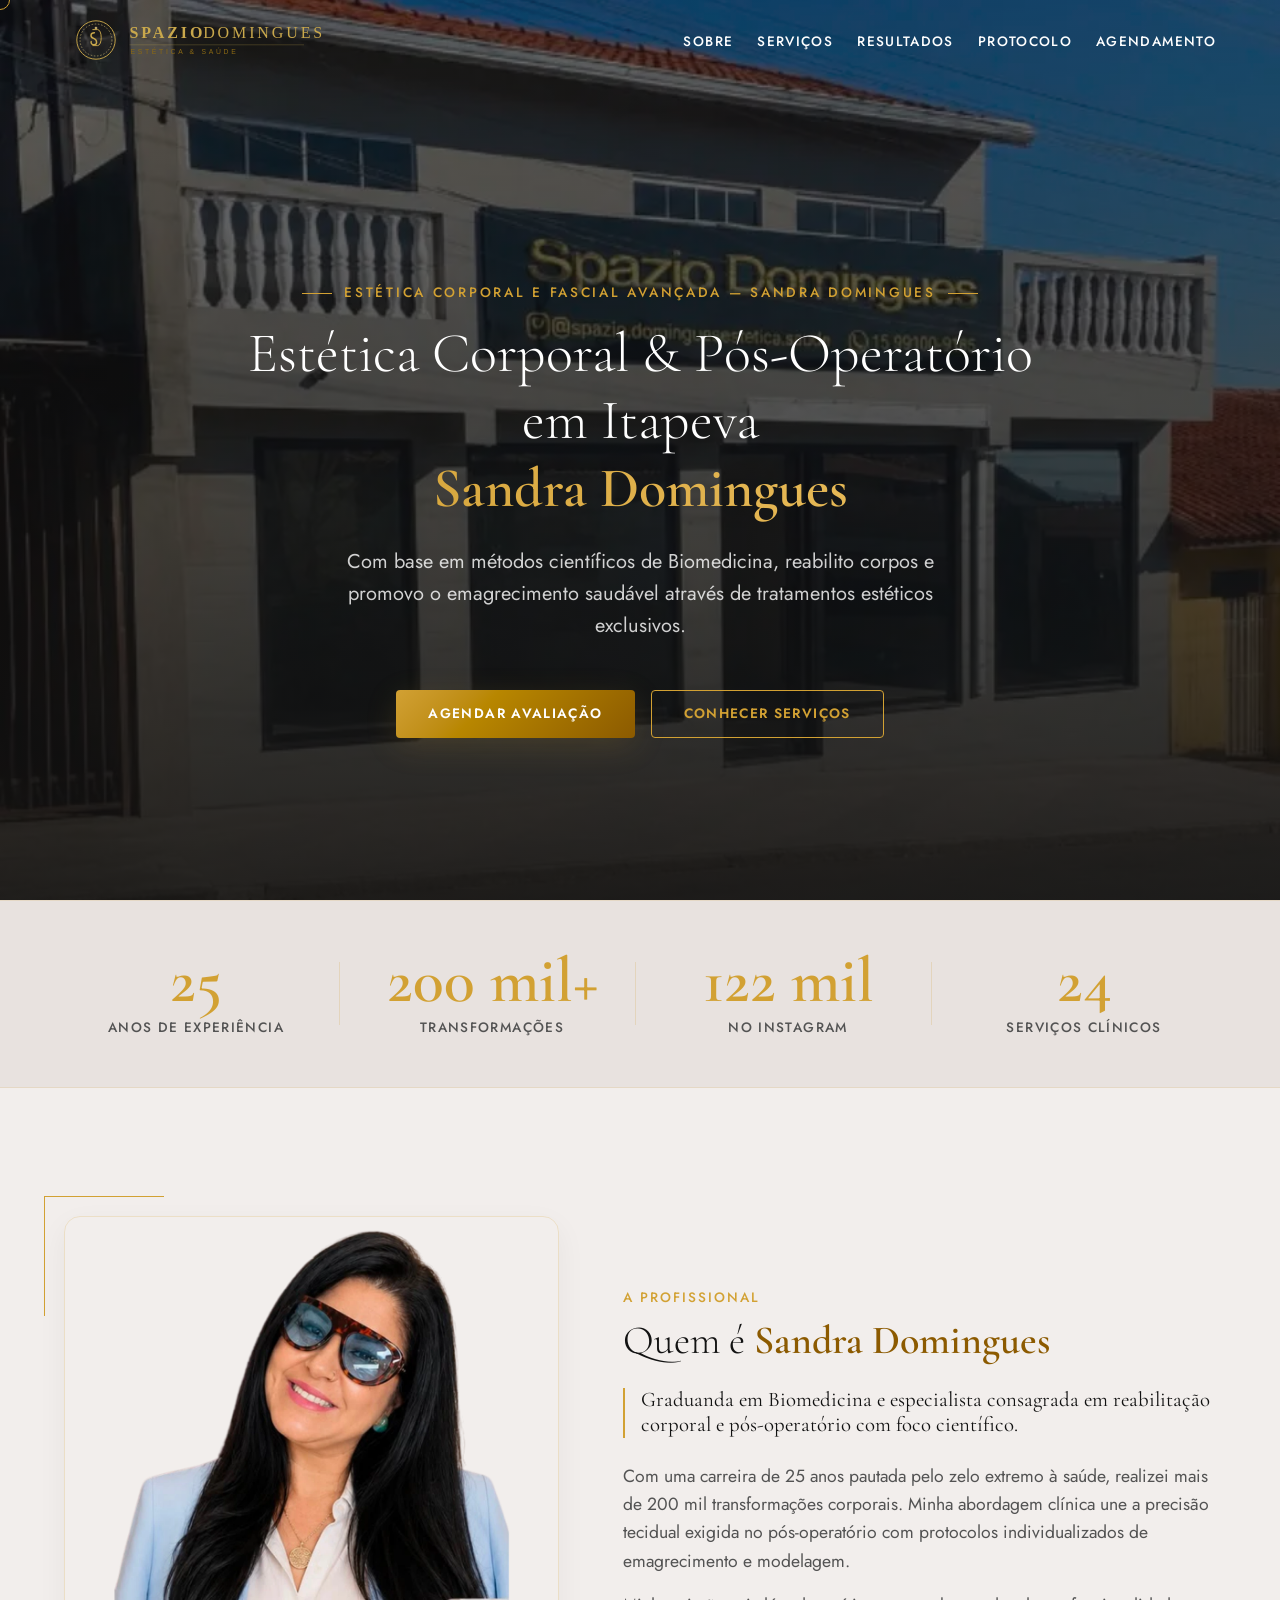
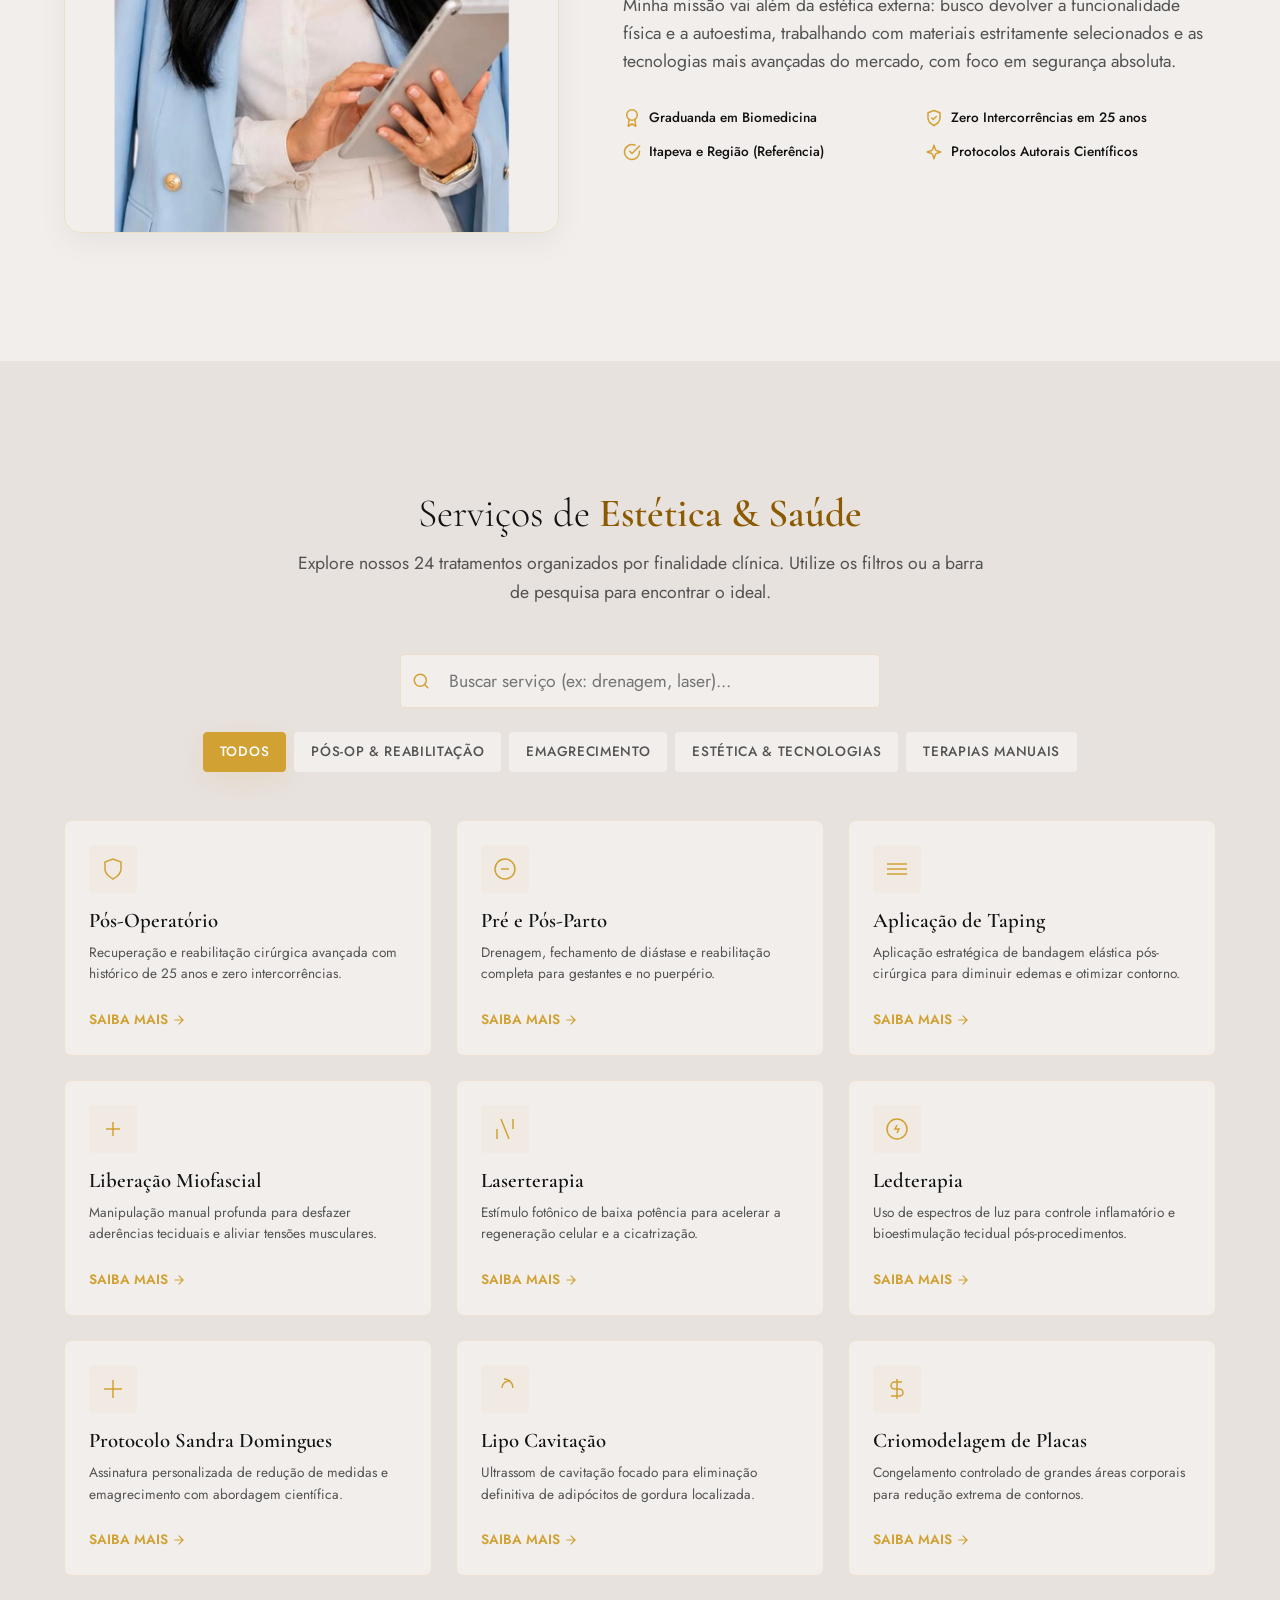
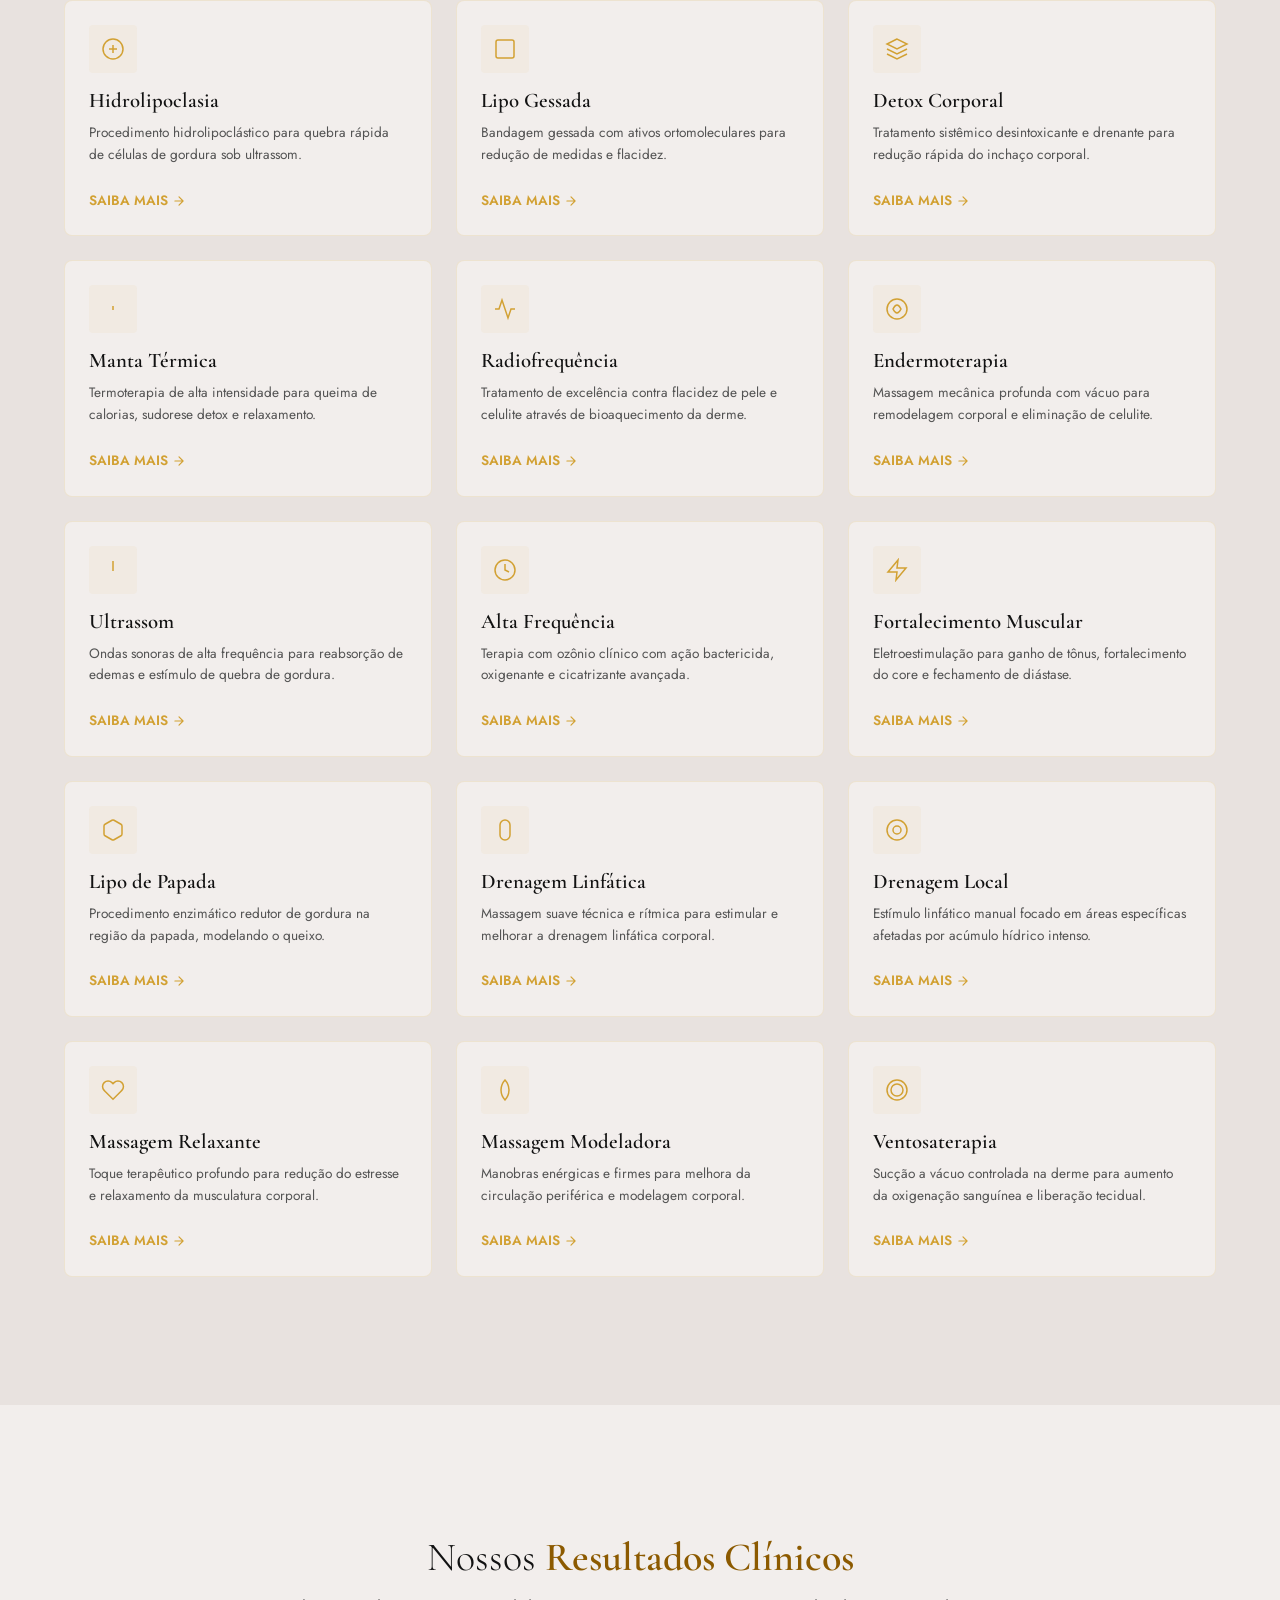
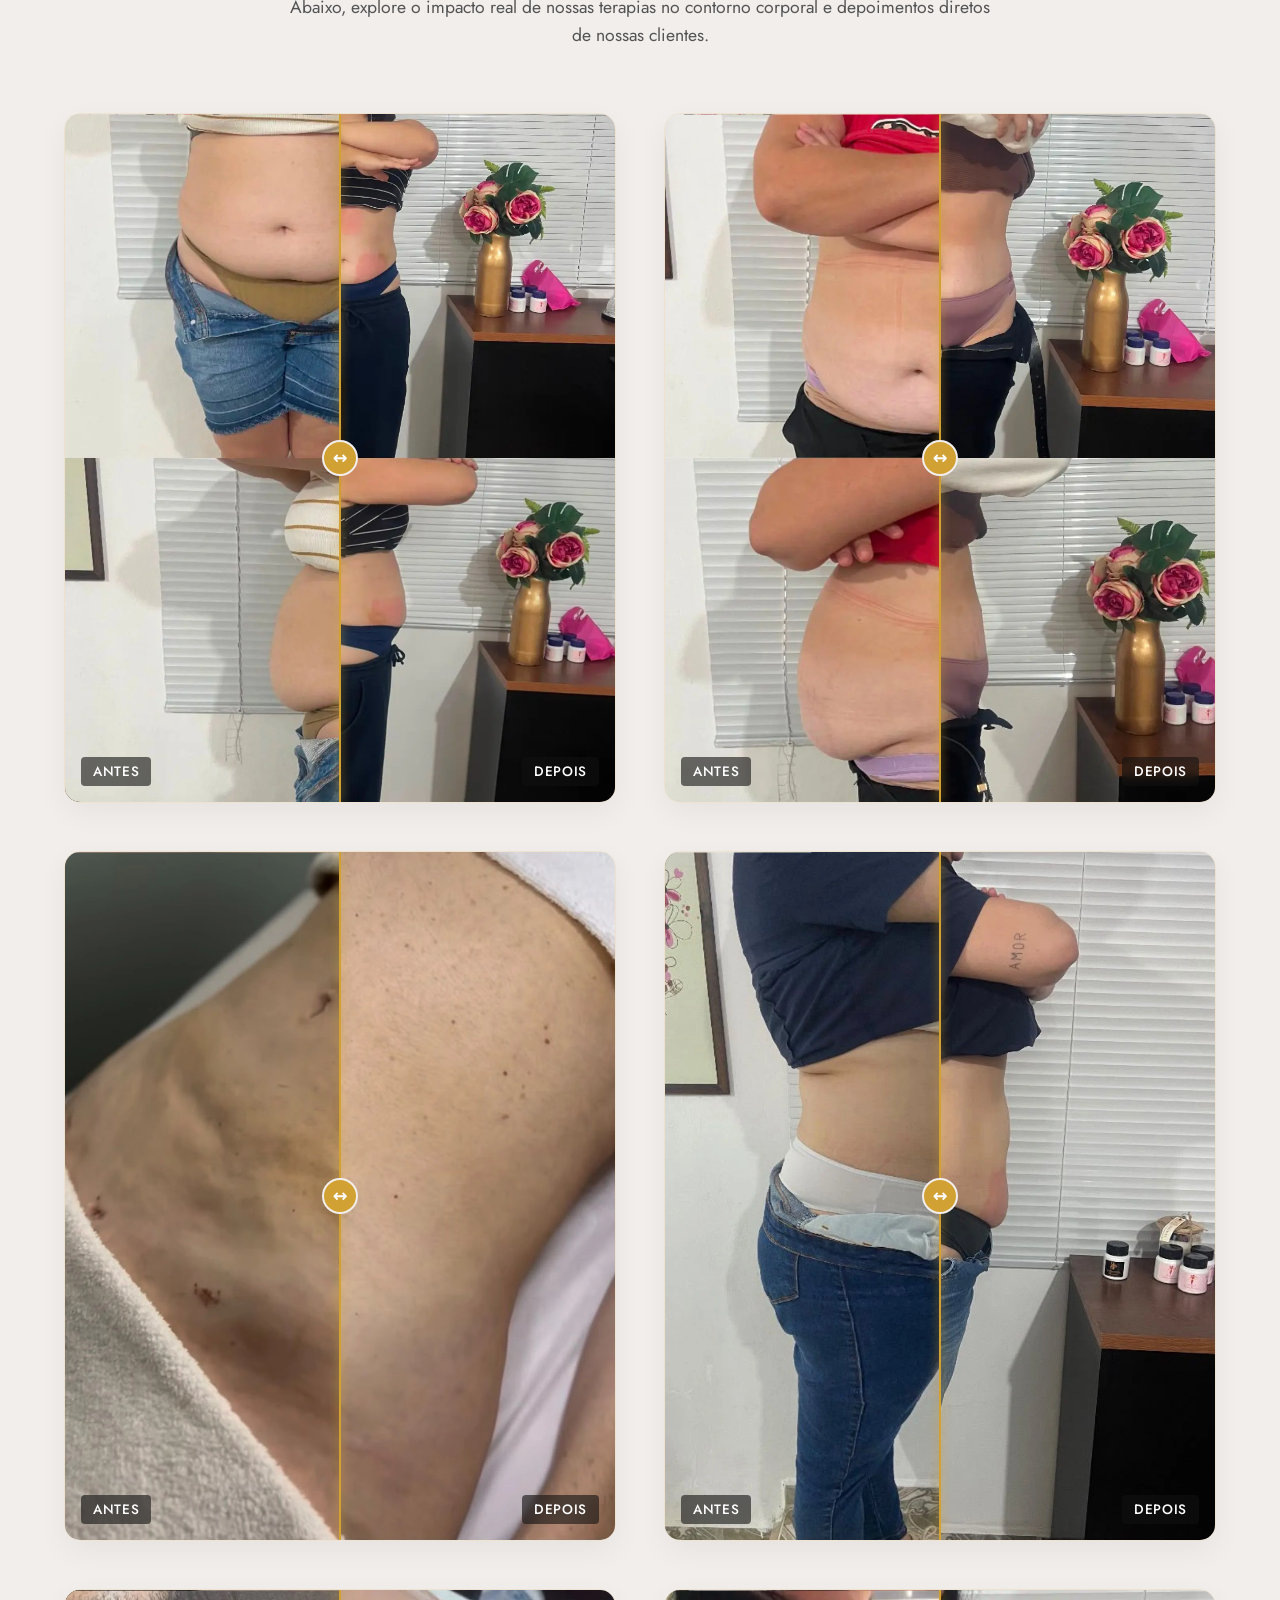
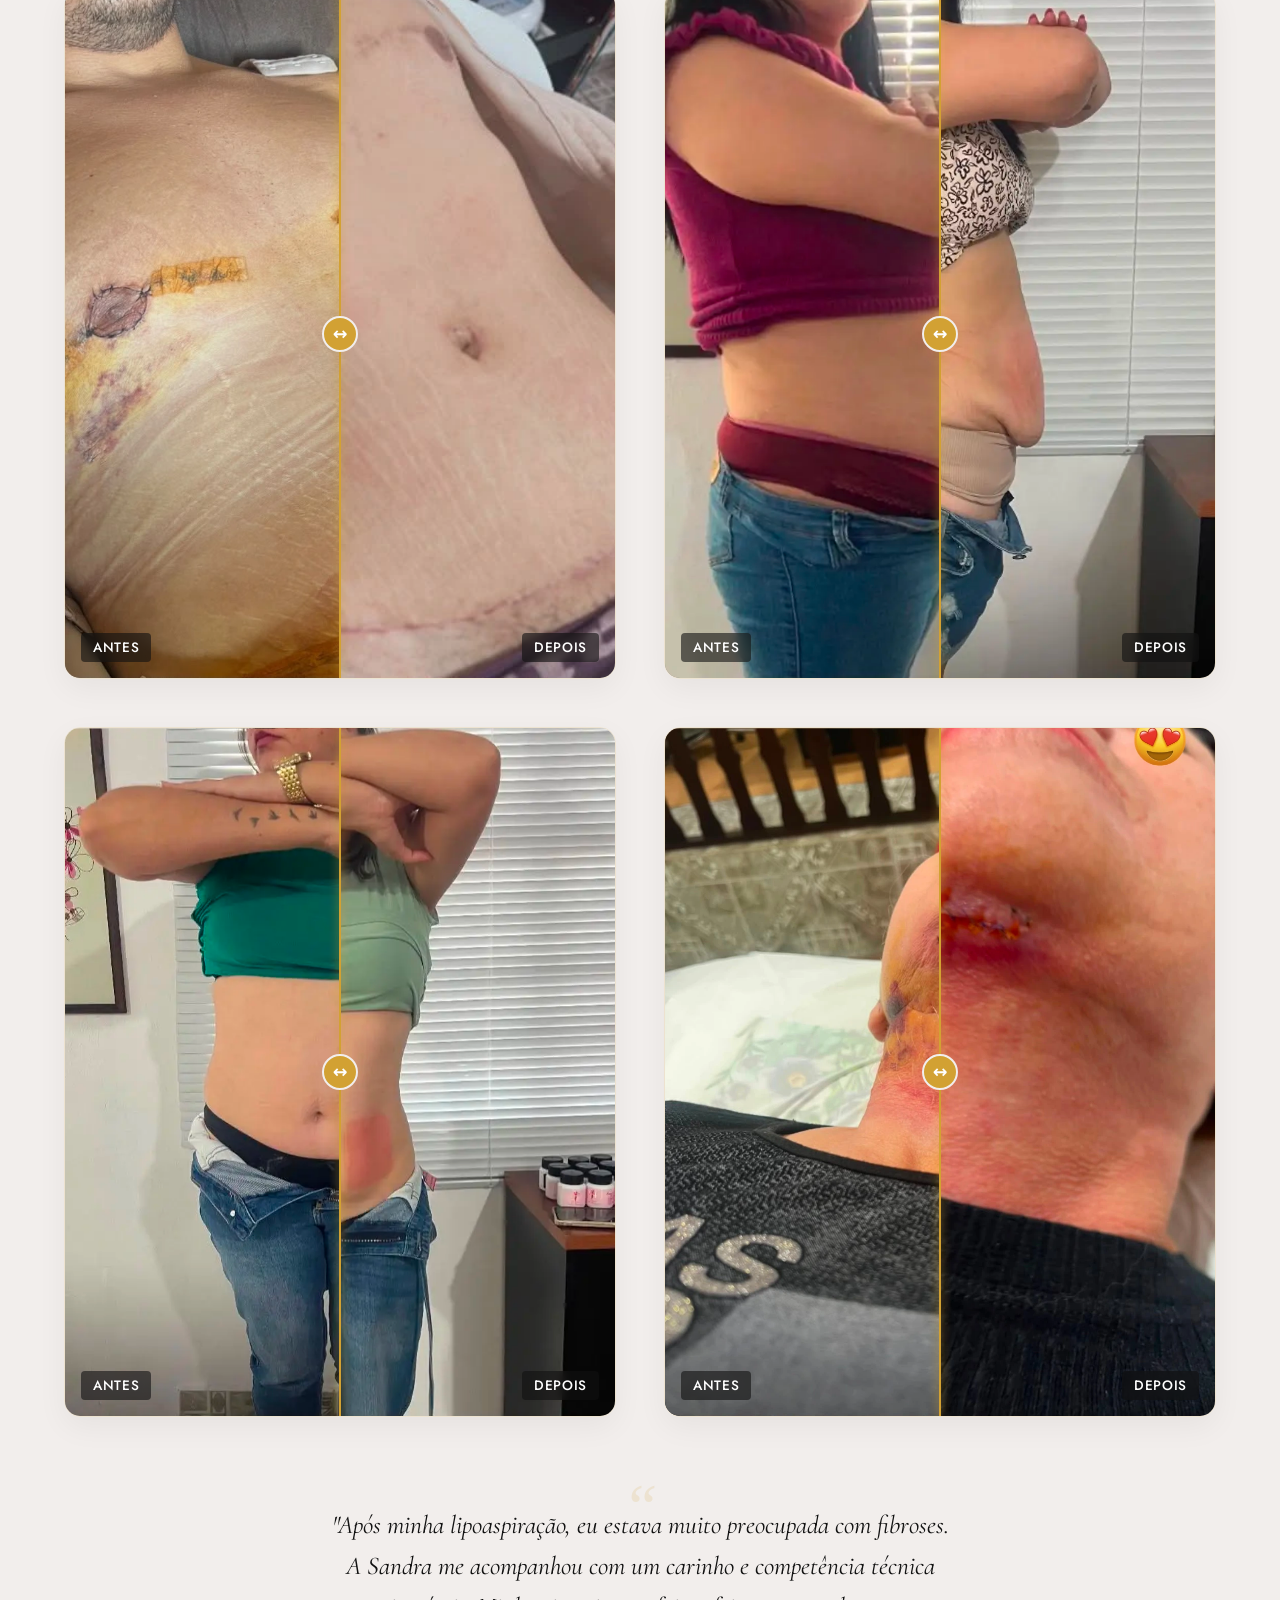
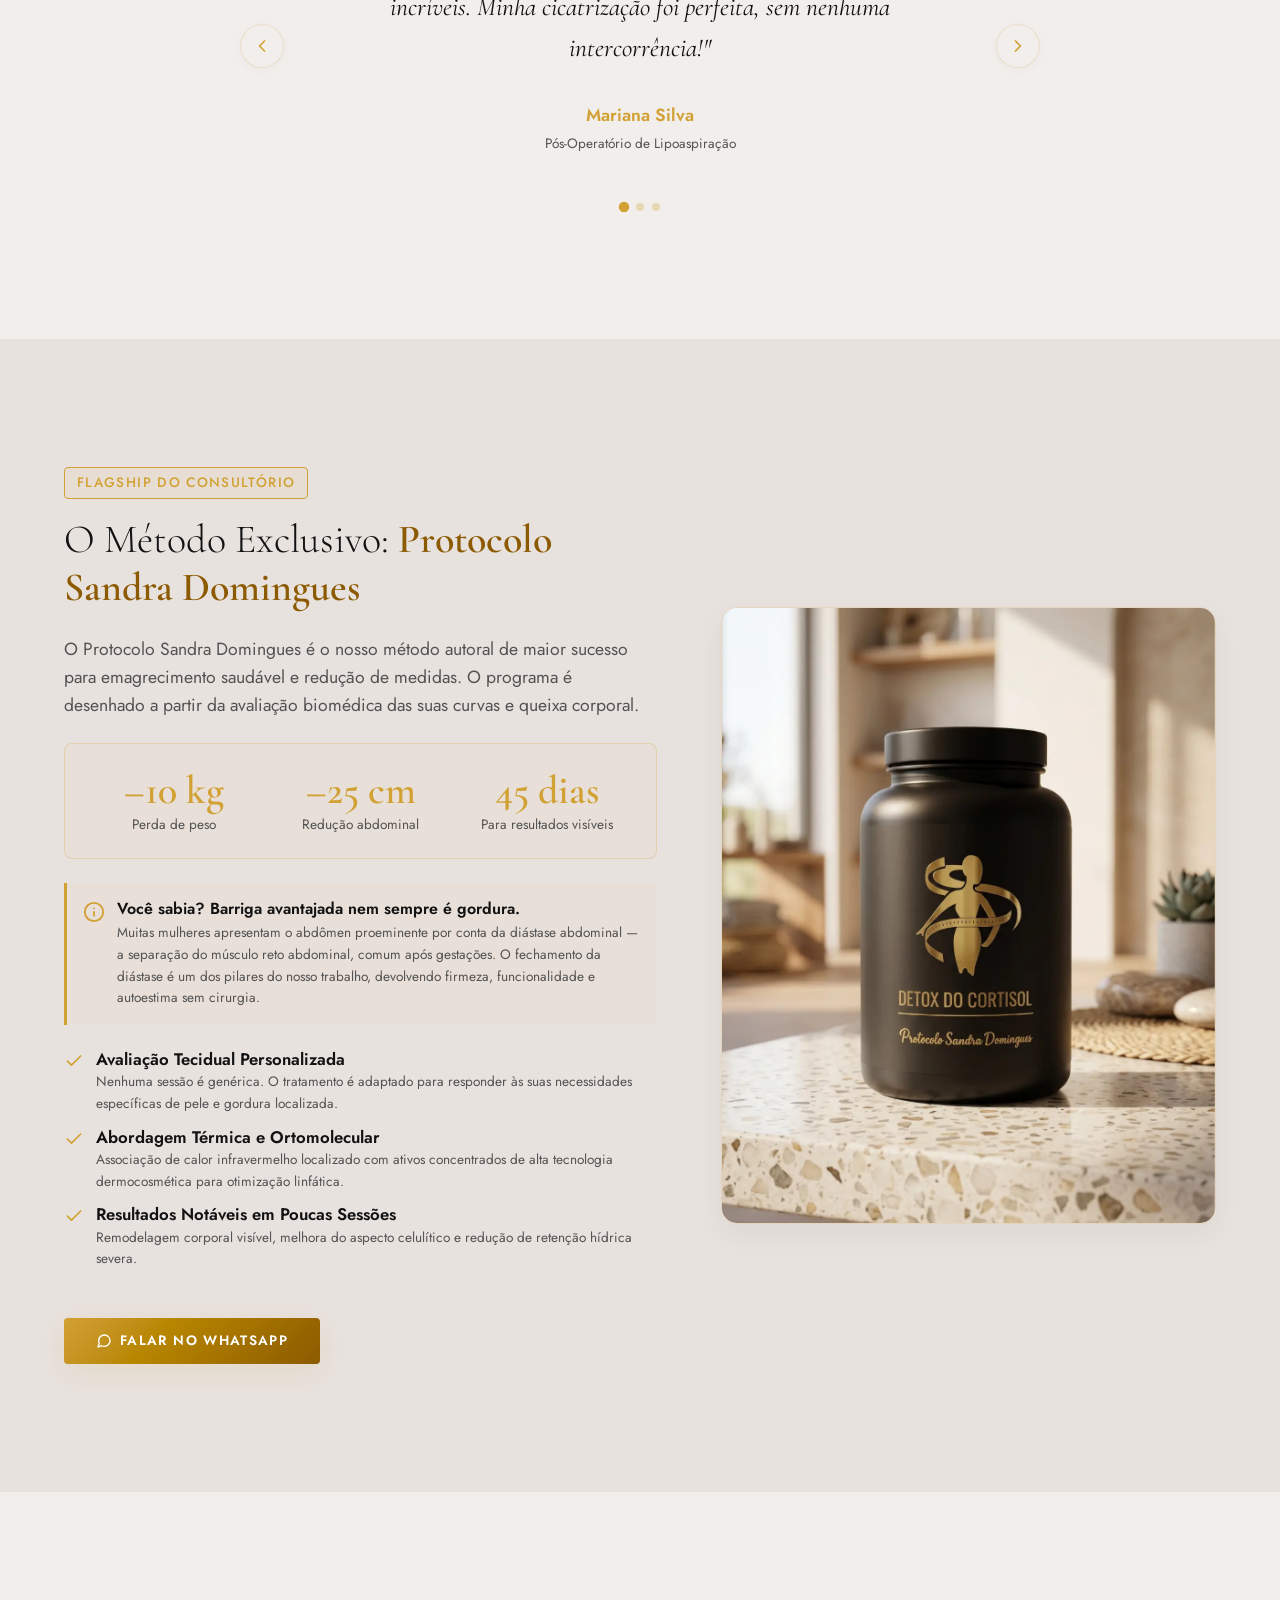
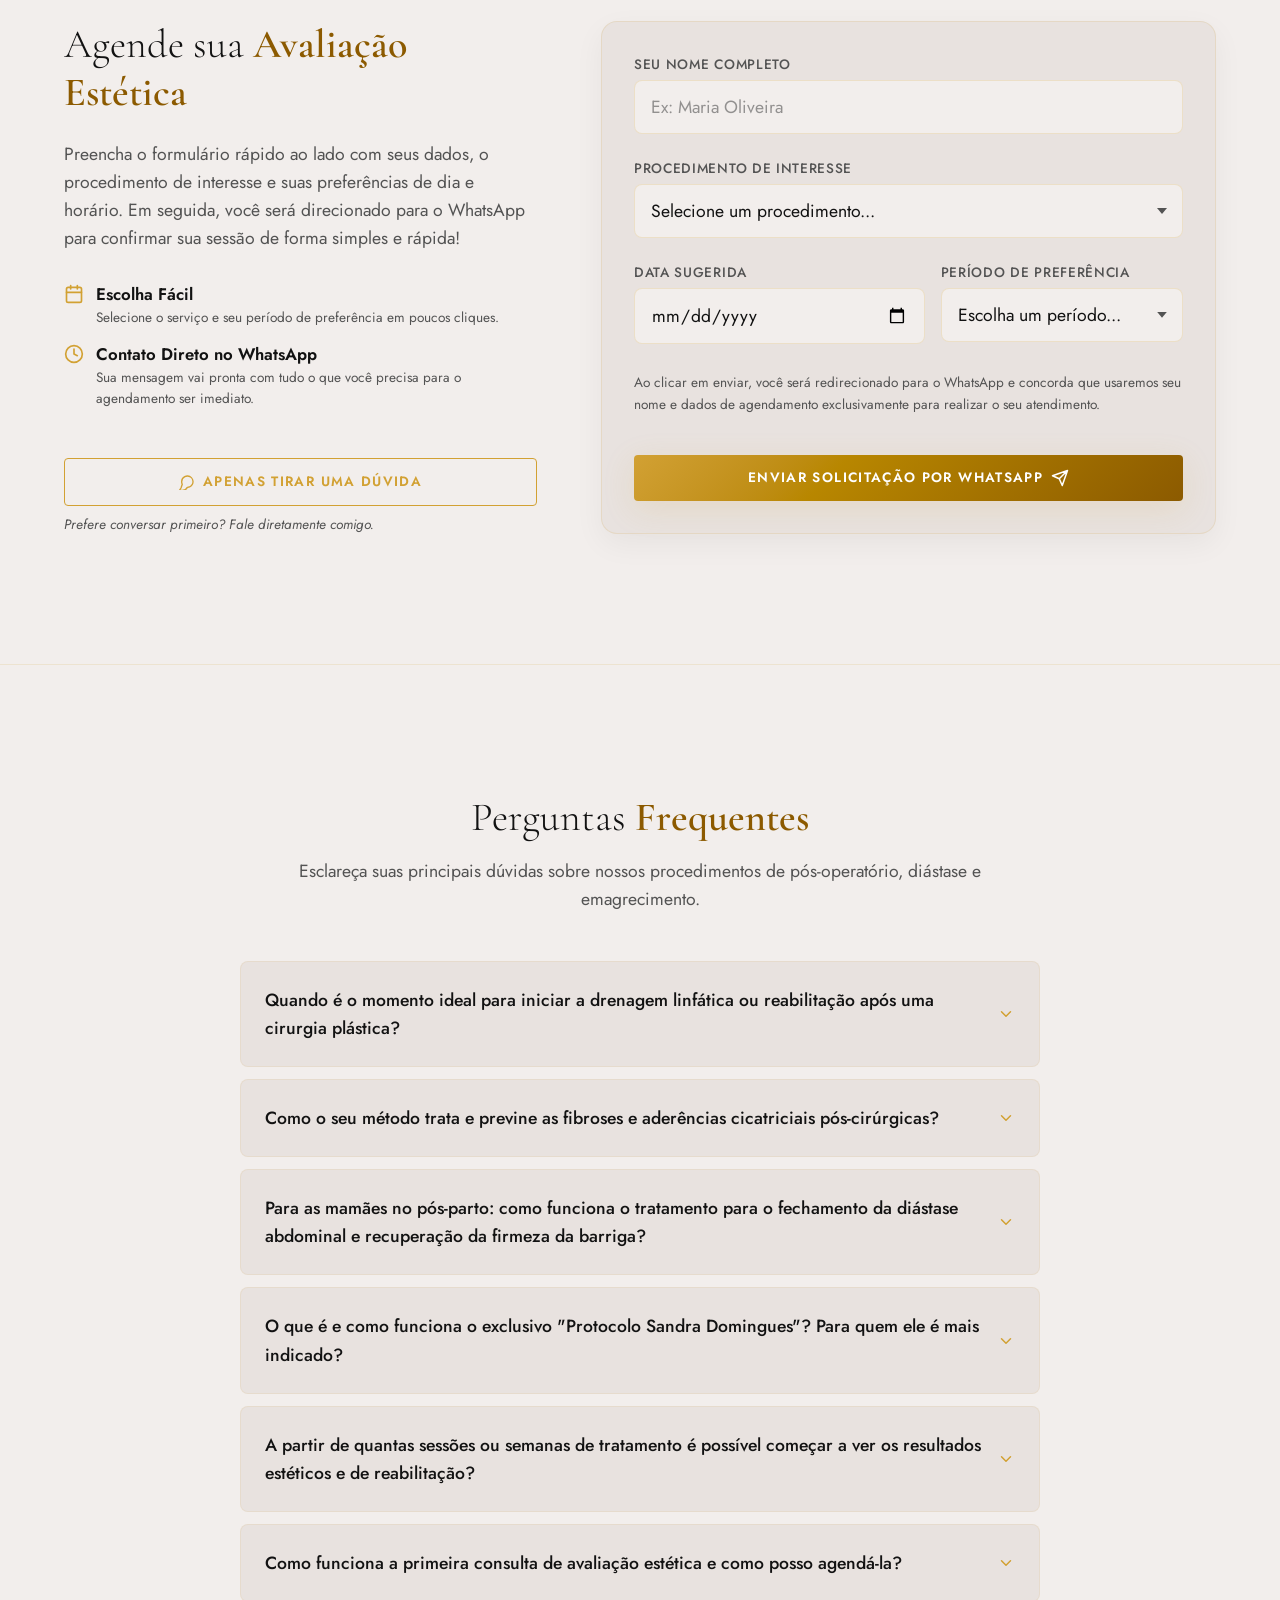
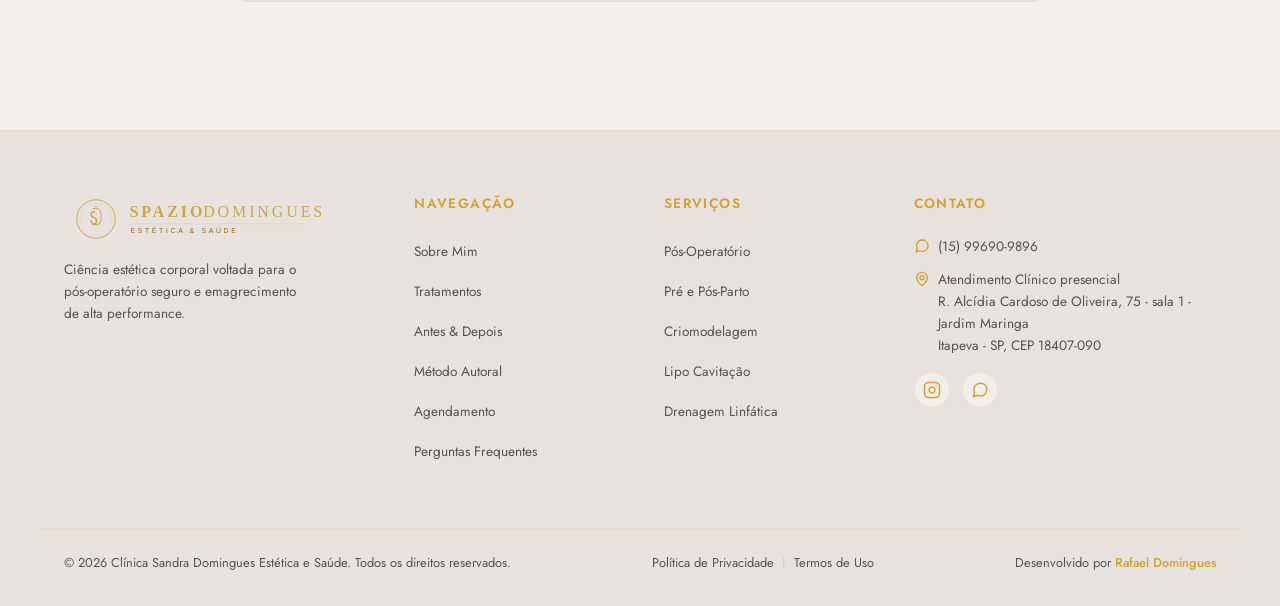
==== commit 1523916d: "feat: adicionar paginas de privacidade e termos para LGPD, aviso de consentimento no whatsapp e corr" ====
--- a/index.html
+++ b/index.html
@@ -5,12 +5,13 @@
   <meta name="viewport" content="width=device-width, initial-scale=1.0">
   <meta name="description" content="Clínica Sandra Domingues Estética e Saúde — Especialista em pós-operatório seguro, emagrecimento saudável e tratamentos corporais avançados em Itapeva - SP. Mais de 25 anos de experiência clínica.">
   <title>Sandra Domingues | Estética Corporal e Pós-Operatório em Itapeva - SP</title>
+  <link rel="canonical" href="https://sandradomingues.com.br/">
   
   <!-- Open Graph / Redes Sociais -->
   <meta property="og:type" content="website">
   <meta property="og:title" content="Sandra Domingues | Estética Corporal e Pós-Operatório em Itapeva - SP">
   <meta property="og:description" content="Especialista em pós-operatório seguro com histórico exemplar e criadora do Protocolo Sandra Domingues de Emagrecimento em Itapeva - SP.">
-  <meta property="og:url" content="https://sandradomingues.com.br">
+  <meta property="og:url" content="https://sandradomingues.com.br/">
   <meta property="og:image" content="https://sandradomingues.com.br/assets/images/og-image.jpg">
 
   <!-- Favicon -->
@@ -874,6 +875,10 @@
               </div>
             </div>
             
+            <p class="booking__consent-text">
+              Ao clicar em enviar, você será redirecionado para o WhatsApp e concorda que usaremos seu nome e dados de agendamento exclusivamente para realizar o seu atendimento.
+            </p>
+            
             <button type="submit" class="btn btn--primary booking__submit-btn">
               <span>Enviar Solicitação por WhatsApp</span>
               <svg xmlns="http://www.w3.org/2000/svg" viewBox="0 0 24 24" fill="none" stroke="currentColor" stroke-width="2" stroke-linecap="round" stroke-linejoin="round" style="width:18px; height:18px;"><path d="M22 2L11 13M22 2l-7 20-4-9-9-4 20-7z"/></svg>
@@ -1036,6 +1041,11 @@
       <span class="footer__copyright">
         &copy; 2026 Clínica Sandra Domingues Estética e Saúde. Todos os direitos reservados.
       </span>
+      <div class="footer__policy-links">
+        <a href="privacidade.html" class="footer__policy-link">Política de Privacidade</a>
+        <span class="footer__policy-separator" aria-hidden="true">|</span>
+        <a href="termos.html" class="footer__policy-link">Termos de Uso</a>
+      </div>
       <span class="footer__developer">
         Desenvolvido por <a href="#" target="_blank" rel="noopener noreferrer">Rafael Domingues</a>
       </span>
--- a/css/tokens.css
+++ b/css/tokens.css
@@ -6,9 +6,32 @@
   --color-gold-primary: oklch(73.55% 0.134 83.18); /* #C9A84C - Destaques, bordas, títulos */
   --color-gold-light: oklch(82.9% 0.125 84.77);   /* #E2C97E - Efeitos de luz, gradientes, hovers */
   --color-gold-dark: oklch(50.81% 0.135 81.33);    /* #8B6914 - Links ativos, botões hover */
+  --color-gold-deeper: oklch(42% 0.11 81.33);      /* Bronze/dourado bem profundo para acessibilidade (WCAG AA) */
+  
+  /* Opacidades de Dourado */
+  --color-gold-alpha-04: oklch(73.55% 0.134 83.18 / 0.04);
+  --color-gold-alpha-05: oklch(73.55% 0.134 83.18 / 0.05);
+  --color-gold-alpha-08: oklch(73.55% 0.134 83.18 / 0.08);
+  --color-gold-alpha-10: oklch(73.55% 0.134 83.18 / 0.10);
+  --color-gold-alpha-15: oklch(73.55% 0.134 83.18 / 0.15);
+  --color-gold-alpha-20: oklch(73.55% 0.134 83.18 / 0.20);
+  --color-gold-alpha-25: oklch(73.55% 0.134 83.18 / 0.25);
+  --color-gold-alpha-30: oklch(73.55% 0.134 83.18 / 0.30);
+  --color-gold-alpha-40: oklch(73.55% 0.134 83.18 / 0.40);
+
+  /* Outras Opacidades e Auxiliares */
+  --color-base-alpha-85: oklch(95.07% 0.005 50 / 0.85);
+  --color-dark-alpha-60: oklch(18.06% 0 0 / 0.60);
+  --color-dark-alpha-75: oklch(18.06% 0 0 / 0.75);
+  --color-dark-alpha-92: oklch(18.06% 0 0 / 0.92);
+  --color-white-alpha-80: oklch(100% 0 0 / 0.80);
+  --color-gold-light-alpha-10: oklch(82.9% 0.125 84.77 / 0.10);
+
+
   --color-text-main: oklch(18.06% 0 0);           /* #1A1A1A - Texto principal */
   --color-text-muted: oklch(44.38% 0 0);          /* #5C5C5C - Descrições e textos de suporte */
   --color-contrast: oklch(100% 0 0);              /* #FFFFFF - Texto sobre dourado escuro */
+
 
   /* Tipografia */
   --font-display: 'Cormorant Garamond', Georgia, Cambria, serif;
--- a/css/global.css
+++ b/css/global.css
@@ -83,7 +83,7 @@
   .custom-cursor--hover {
     width: 40px;
     height: 40px;
-    background-color: oklch(73.55% 0.134 83.18 / 0.1);
+    background-color: var(--color-gold-alpha-10);
     border-color: var(--color-gold-light);
   }
 
@@ -143,7 +143,7 @@
 .btn--primary:hover {
   background: linear-gradient(135deg, var(--color-gold-light), var(--color-gold-primary));
   transform: translateY(-2px);
-  box-shadow: 0 12px 40px oklch(73.55% 0.134 83.18 / 0.35);
+  box-shadow: 0 12px 40px var(--color-gold-alpha-30);
 }
 
 .btn--secondary {
@@ -153,7 +153,7 @@
 }
 
 .btn--secondary:hover {
-  background-color: oklch(73.55% 0.134 83.18 / 0.05);
+  background-color: var(--color-gold-alpha-05);
   color: var(--color-gold-dark);
   border-color: var(--color-gold-dark);
   transform: translateY(-2px);
--- a/css/sections/header.css
+++ b/css/sections/header.css
@@ -12,12 +12,12 @@
 }
 
 .header--sticky {
-  background-color: oklch(95.07% 0.005 50 / 0.85); /* --color-base com transparência */
+  background-color: var(--color-base-alpha-85); /* --color-base com transparência */
   backdrop-filter: blur(20px);
   -webkit-backdrop-filter: blur(20px);
   padding: var(--space-sm) 0;
   box-shadow: var(--shadow-ambient);
-  border-bottom: 1px solid oklch(73.55% 0.134 83.18 / 0.15);
+  border-bottom: 1px solid var(--color-gold-alpha-15);
 }
 
 .header__container {
@@ -159,7 +159,7 @@
     width: 100%;
     display: block;
     color: var(--color-text-main); /* Escuro para legibilidade no drawer claro */
-    border-bottom: 1px solid oklch(91.68% 0.007 50);
+    border-bottom: 1px solid var(--color-surface);
     padding-bottom: var(--space-sm);
   }
 
--- a/css/sections/hero.css
+++ b/css/sections/hero.css
@@ -6,7 +6,7 @@
   display: flex;
   align-items: center;
   padding-top: 120px; /* Compensa o header fixo */
-  background-color: oklch(18.06% 0 0); /* Fundo escuro padrão de fallback */
+  background-color: var(--color-text-main); /* Fundo escuro padrão de fallback */
   overflow: hidden;
 }
 
@@ -33,9 +33,9 @@
   height: 100%;
   background: linear-gradient(
     180deg,
-    oklch(18.06% 0 0 / 0.6) 0%,
-    oklch(18.06% 0 0 / 0.75) 60%,
-    oklch(18.06% 0 0 / 0.92) 100%
+    var(--color-dark-alpha-60) 0%,
+    var(--color-dark-alpha-75) 60%,
+    var(--color-dark-alpha-92) 100%
   );
   z-index: 2;
   pointer-events: none;
@@ -103,7 +103,7 @@
 
 .hero__text {
   font-size: clamp(1rem, 2vw, 1.25rem);
-  color: oklch(100% 0 0 / 0.8); /* Branco translúcido */
+  color: var(--color-white-alpha-80); /* Branco translúcido */
   margin-bottom: var(--space-3xl);
   max-width: 600px;
   line-height: var(--lh-body);
--- a/css/sections/numbers.css
+++ b/css/sections/numbers.css
@@ -2,8 +2,8 @@
 
 .numbers {
   background-color: var(--color-surface);
-  border-top: 1px solid oklch(73.55% 0.134 83.18 / 0.15);
-  border-bottom: 1px solid oklch(73.55% 0.134 83.18 / 0.15);
+  border-top: 1px solid var(--color-gold-alpha-15);
+  border-bottom: 1px solid var(--color-gold-alpha-15);
   padding: var(--space-3xl) 0;
 }
 
@@ -29,7 +29,7 @@
   right: -12px;
   height: 70%;
   width: 1px;
-  background-color: oklch(73.55% 0.134 83.18 / 0.2);
+  background-color: var(--color-gold-alpha-20);
 }
 
 .numbers__val {
--- a/css/sections/about.css
+++ b/css/sections/about.css
@@ -23,7 +23,7 @@
   border-radius: var(--radius-lg);
   overflow: hidden;
   box-shadow: var(--shadow-elevation);
-  border: 1px solid oklch(73.55% 0.134 83.18 / 0.2);
+  border: 1px solid var(--color-gold-alpha-20);
 }
 
 .about__img {
@@ -69,7 +69,7 @@
 
 .about__title strong {
   font-weight: var(--weight-semibold);
-  color: var(--color-gold-primary);
+  color: var(--color-gold-dark);
 }
 
 .about__text {
--- a/css/sections/services.css
+++ b/css/sections/services.css
@@ -18,7 +18,7 @@
 
 .services__title strong {
   font-weight: var(--weight-semibold);
-  color: var(--color-gold-primary);
+  color: var(--color-gold-dark);
 }
 
 .services__desc {
@@ -43,7 +43,7 @@
 .services__search {
   width: 100%;
   padding: var(--space-md) var(--space-xl) var(--space-md) var(--space-3xl);
-  border: 1px solid oklch(73.55% 0.134 83.18 / 0.2);
+  border: 1px solid var(--color-gold-alpha-20);
   border-radius: var(--radius-sm);
   background-color: var(--color-base);
   color: var(--color-text-main);
@@ -53,7 +53,7 @@
 .services__search:focus {
   outline: none;
   border-color: var(--color-gold-primary);
-  box-shadow: 0 0 0 3px oklch(73.55% 0.134 83.18 / 0.1);
+  box-shadow: 0 0 0 3px var(--color-gold-alpha-10);
 }
 
 .services__search-icon {
@@ -110,7 +110,7 @@
 /* Service Card */
 .service-card {
   background-color: var(--color-base);
-  border: 1px solid oklch(73.55% 0.134 83.18 / 0.15);
+  border: 1px solid var(--color-gold-alpha-15);
   border-radius: var(--radius-md);
   padding: var(--space-xl);
   display: flex;
@@ -128,7 +128,7 @@
 
 .service-card__icon {
   color: var(--color-gold-primary);
-  background-color: oklch(73.55% 0.134 83.18 / 0.05);
+  background-color: var(--color-gold-alpha-05);
   padding: var(--space-md);
   border-radius: var(--radius-sm);
   margin-bottom: var(--space-lg);
@@ -213,7 +213,7 @@
   left: 0;
   width: 100%;
   height: 100%;
-  background-color: oklch(18.06% 0 0 / 0.6);
+  background-color: var(--color-dark-alpha-60);
   backdrop-filter: blur(5px);
 }
 
@@ -332,14 +332,14 @@
   letter-spacing: 0.05em;
   color: var(--color-gold-primary);
   background: transparent;
-  border: 1px solid oklch(73.55% 0.134 83.18 / 0.3);
+  border: 1px solid var(--color-gold-alpha-30);
   border-radius: var(--radius-sm);
   transition: all var(--transition-smooth);
   cursor: pointer;
 }
 
 .services__toggle:hover {
-  background-color: oklch(73.55% 0.134 83.18 / 0.05);
+  background-color: var(--color-gold-alpha-05);
   border-color: var(--color-gold-primary);
 }
 
--- a/css/sections/results.css
+++ b/css/sections/results.css
@@ -19,7 +19,7 @@
 
 .results__title strong {
   font-weight: var(--weight-semibold);
-  color: var(--color-gold-primary);
+  color: var(--color-gold-dark);
 }
 
 .results__desc {
@@ -42,7 +42,7 @@
   border-radius: var(--radius-lg);
   overflow: hidden;
   box-shadow: var(--shadow-elevation);
-  border: 1px solid oklch(73.55% 0.134 83.18 / 0.15);
+  border: 1px solid var(--color-gold-alpha-15);
   user-select: none;
 }
 
@@ -69,7 +69,7 @@
 .before-after__label {
   position: absolute;
   bottom: var(--space-lg);
-  background-color: oklch(18.06% 0 0 / 0.6);
+  background-color: var(--color-dark-alpha-60);
   backdrop-filter: blur(5px);
   color: var(--color-contrast);
   padding: var(--space-xs) var(--space-md);
@@ -174,7 +174,7 @@
 .testimonial-card__quote::before {
   content: '“';
   font-size: 4rem;
-  color: oklch(73.55% 0.134 83.18 / 0.15);
+  color: var(--color-gold-alpha-15);
   position: absolute;
   top: -30px;
   left: 50%;
@@ -208,7 +208,7 @@
   top: 50%;
   transform: translateY(-50%);
   background-color: var(--color-base);
-  border: 1px solid oklch(73.55% 0.134 83.18 / 0.2);
+  border: 1px solid var(--color-gold-alpha-20);
   color: var(--color-gold-primary);
   width: 44px;
   height: 44px;
@@ -253,7 +253,7 @@
   width: 8px;
   height: 8px;
   border-radius: 50%;
-  background-color: oklch(73.55% 0.134 83.18 / 0.3);
+  background-color: var(--color-gold-alpha-30);
   transition: background-color var(--transition-smooth), transform var(--transition-smooth);
 }
 
@@ -300,14 +300,14 @@
   letter-spacing: 0.05em;
   color: var(--color-gold-primary);
   background: transparent;
-  border: 1px solid oklch(73.55% 0.134 83.18 / 0.3);
+  border: 1px solid var(--color-gold-alpha-30);
   border-radius: var(--radius-sm);
   transition: all var(--transition-smooth);
   cursor: pointer;
 }
 
 .results__gallery-toggle:hover {
-  background-color: oklch(73.55% 0.134 83.18 / 0.05);
+  background-color: var(--color-gold-alpha-05);
   border-color: var(--color-gold-primary);
 }
 
--- a/css/sections/protocolo.css
+++ b/css/sections/protocolo.css
@@ -21,7 +21,7 @@
   display: inline-flex;
   align-self: flex-start;
   padding: var(--space-xs) var(--space-md);
-  background-color: oklch(73.55% 0.134 83.18 / 0.08);
+  background-color: var(--color-gold-alpha-08);
   border: 1px solid var(--color-gold-primary);
   border-radius: var(--radius-sm);
   color: var(--color-gold-primary);
@@ -39,7 +39,7 @@
 
 .protocolo__title strong {
   font-weight: var(--weight-semibold);
-  color: var(--color-gold-primary);
+  color: var(--color-gold-dark);
 }
 
 .protocolo__text {
@@ -53,9 +53,9 @@
   grid-template-columns: repeat(3, 1fr);
   gap: var(--space-lg);
   padding: var(--space-xl);
-  border: 1px solid oklch(73.55% 0.134 83.18 / 0.25);
+  border: 1px solid var(--color-gold-alpha-25);
   border-radius: var(--radius-md);
-  background-color: oklch(73.55% 0.134 83.18 / 0.04);
+  background-color: var(--color-gold-alpha-04);
   margin-bottom: var(--space-xl);
   text-align: center;
 }
@@ -88,7 +88,7 @@
   gap: var(--space-md);
   padding: var(--space-lg);
   border-left: 3px solid var(--color-gold-primary);
-  background-color: oklch(73.55% 0.134 83.18 / 0.04);
+  background-color: var(--color-gold-alpha-04);
   border-radius: 0 var(--radius-sm) var(--radius-sm) 0;
   margin-bottom: var(--space-xl);
 }
@@ -161,7 +161,7 @@
   border-radius: var(--radius-lg);
   overflow: hidden;
   box-shadow: var(--shadow-elevation);
-  border: 1px solid oklch(73.55% 0.134 83.18 / 0.2);
+  border: 1px solid var(--color-gold-alpha-20);
 }
 
 .protocolo__img {
@@ -180,7 +180,7 @@
   transform: translate(-50%, -50%);
   width: 80%;
   height: 80%;
-  background: radial-gradient(circle, oklch(82.9% 0.125 84.77 / 0.1) 0%, transparent 60%);
+  background: radial-gradient(circle, var(--color-gold-light-alpha-10) 0%, transparent 60%);
   z-index: -1;
   pointer-events: none;
 }
--- a/css/sections/booking.css
+++ b/css/sections/booking.css
@@ -24,7 +24,7 @@
 
 .booking__title strong {
   font-weight: var(--weight-semibold);
-  color: var(--color-gold-primary);
+  color: var(--color-gold-dark);
 }
 
 .booking__text {
@@ -81,7 +81,7 @@
 .booking__form-container {
   width: 100%;
   background-color: var(--color-surface);
-  border: 1px solid oklch(73.55% 0.134 83.18 / 0.15);
+  border: 1px solid var(--color-gold-alpha-15);
   border-radius: var(--radius-lg);
   padding: var(--space-2xl);
   box-shadow: var(--shadow-elevation);
@@ -120,7 +120,7 @@
   font-size: var(--size-body);
   color: var(--color-text-main);
   background-color: var(--color-base);
-  border: 1px solid oklch(73.55% 0.134 83.18 / 0.2);
+  border: 1px solid var(--color-gold-alpha-20);
   border-radius: var(--radius-md);
   padding: var(--space-md) var(--space-lg);
   width: 100%;
@@ -195,6 +195,14 @@
   transform: translate(2px, -2px);
 }
 
+.booking__consent-text {
+  font-size: var(--size-small);
+  color: var(--color-text-muted);
+  line-height: var(--lh-body);
+  margin-top: var(--space-xs);
+  margin-bottom: var(--space-xs);
+}
+
 /* Responsividade */
 @media (max-width: 1024px) {
   .booking__grid {
--- a/css/sections/faq.css
+++ b/css/sections/faq.css
@@ -3,7 +3,7 @@
 .faq {
   background-color: var(--color-base);
   position: relative;
-  border-top: 1px solid oklch(73.55% 0.134 83.18 / 0.15);
+  border-top: 1px solid var(--color-gold-alpha-15);
 }
 
 .faq__header {
@@ -19,7 +19,7 @@
 
 .faq__title strong {
   font-weight: var(--weight-semibold);
-  color: var(--color-gold-primary);
+  color: var(--color-gold-dark);
 }
 
 .faq__desc {
@@ -36,14 +36,14 @@
 
 .faq__item {
   background-color: var(--color-surface);
-  border: 1px solid oklch(73.55% 0.134 83.18 / 0.1);
+  border: 1px solid var(--color-gold-alpha-10);
   border-radius: var(--radius-md);
   overflow: hidden;
   transition: border-color var(--transition-smooth), box-shadow var(--transition-smooth);
 }
 
 .faq__item:hover {
-  border-color: oklch(73.55% 0.134 83.18 / 0.4);
+  border-color: var(--color-gold-alpha-40);
   box-shadow: var(--shadow-ambient);
 }
 
--- a/css/sections/footer.css
+++ b/css/sections/footer.css
@@ -2,7 +2,7 @@
 
 .footer {
   background-color: var(--color-surface);
-  border-top: 1px solid oklch(73.55% 0.134 83.18 / 0.15);
+  border-top: 1px solid var(--color-gold-alpha-15);
   padding: var(--space-4xl) 0 var(--space-2xl) 0;
   position: relative;
 }
@@ -95,7 +95,7 @@
 
 .footer__social-btn {
   background-color: var(--color-base);
-  border: 1px solid oklch(73.55% 0.134 83.18 / 0.15);
+  border: 1px solid var(--color-gold-alpha-15);
   color: var(--color-gold-primary);
   width: 36px;
   height: 36px;
@@ -120,7 +120,7 @@
 
 /* Linha final de Copyright */
 .footer__bottom {
-  border-top: 1px solid oklch(73.55% 0.134 83.18 / 0.1);
+  border-top: 1px solid var(--color-gold-alpha-10);
   padding-top: var(--space-xl);
   display: flex;
   justify-content: space-between;
@@ -145,6 +145,28 @@
 
 .footer__developer a:hover {
   color: var(--color-gold-dark);
+}
+
+.footer__policy-links {
+  display: flex;
+  gap: var(--space-sm);
+  align-items: center;
+}
+
+.footer__policy-link {
+  font-size: 0.8rem;
+  color: var(--color-text-muted);
+  text-decoration: none;
+  transition: color var(--transition-smooth);
+}
+
+.footer__policy-link:hover {
+  color: var(--color-gold-primary);
+}
+
+.footer__policy-separator {
+  color: var(--color-gold-alpha-30);
+  font-size: 0.8rem;
 }
 
 /* Responsividade */
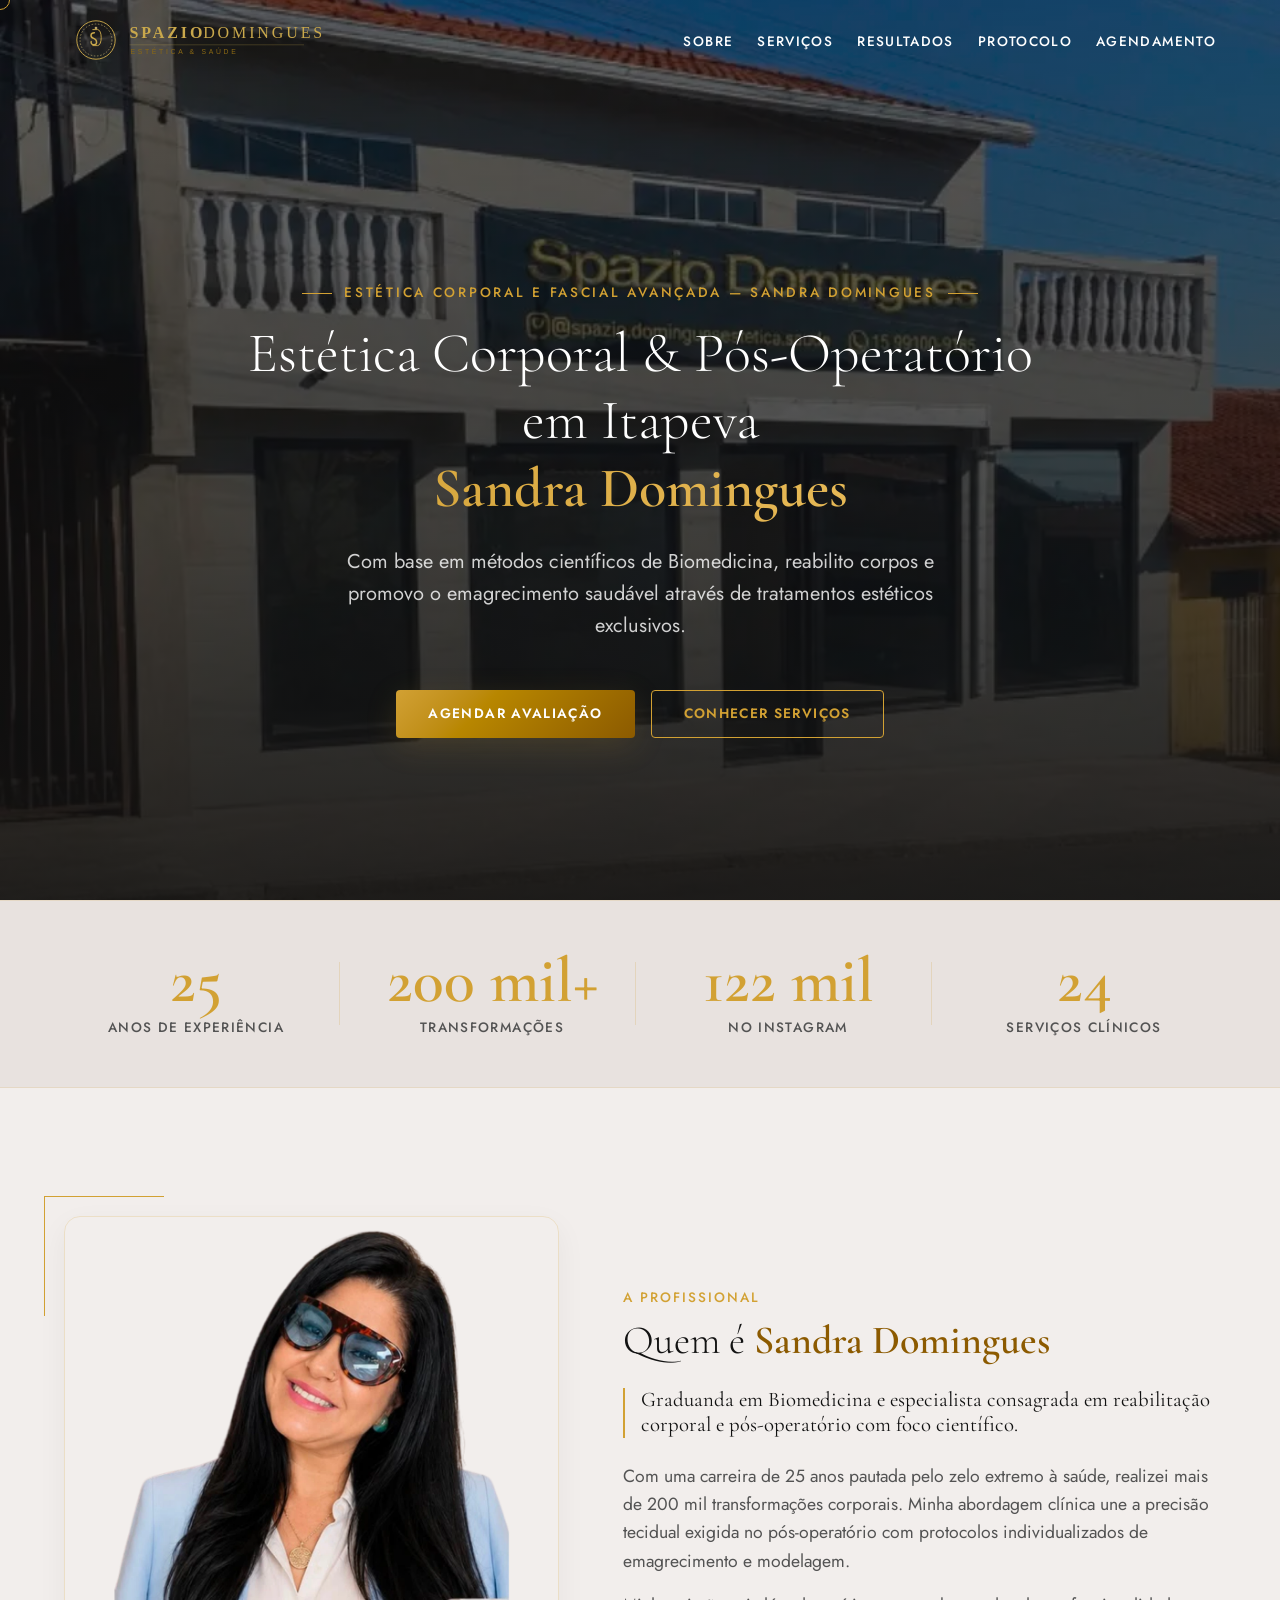
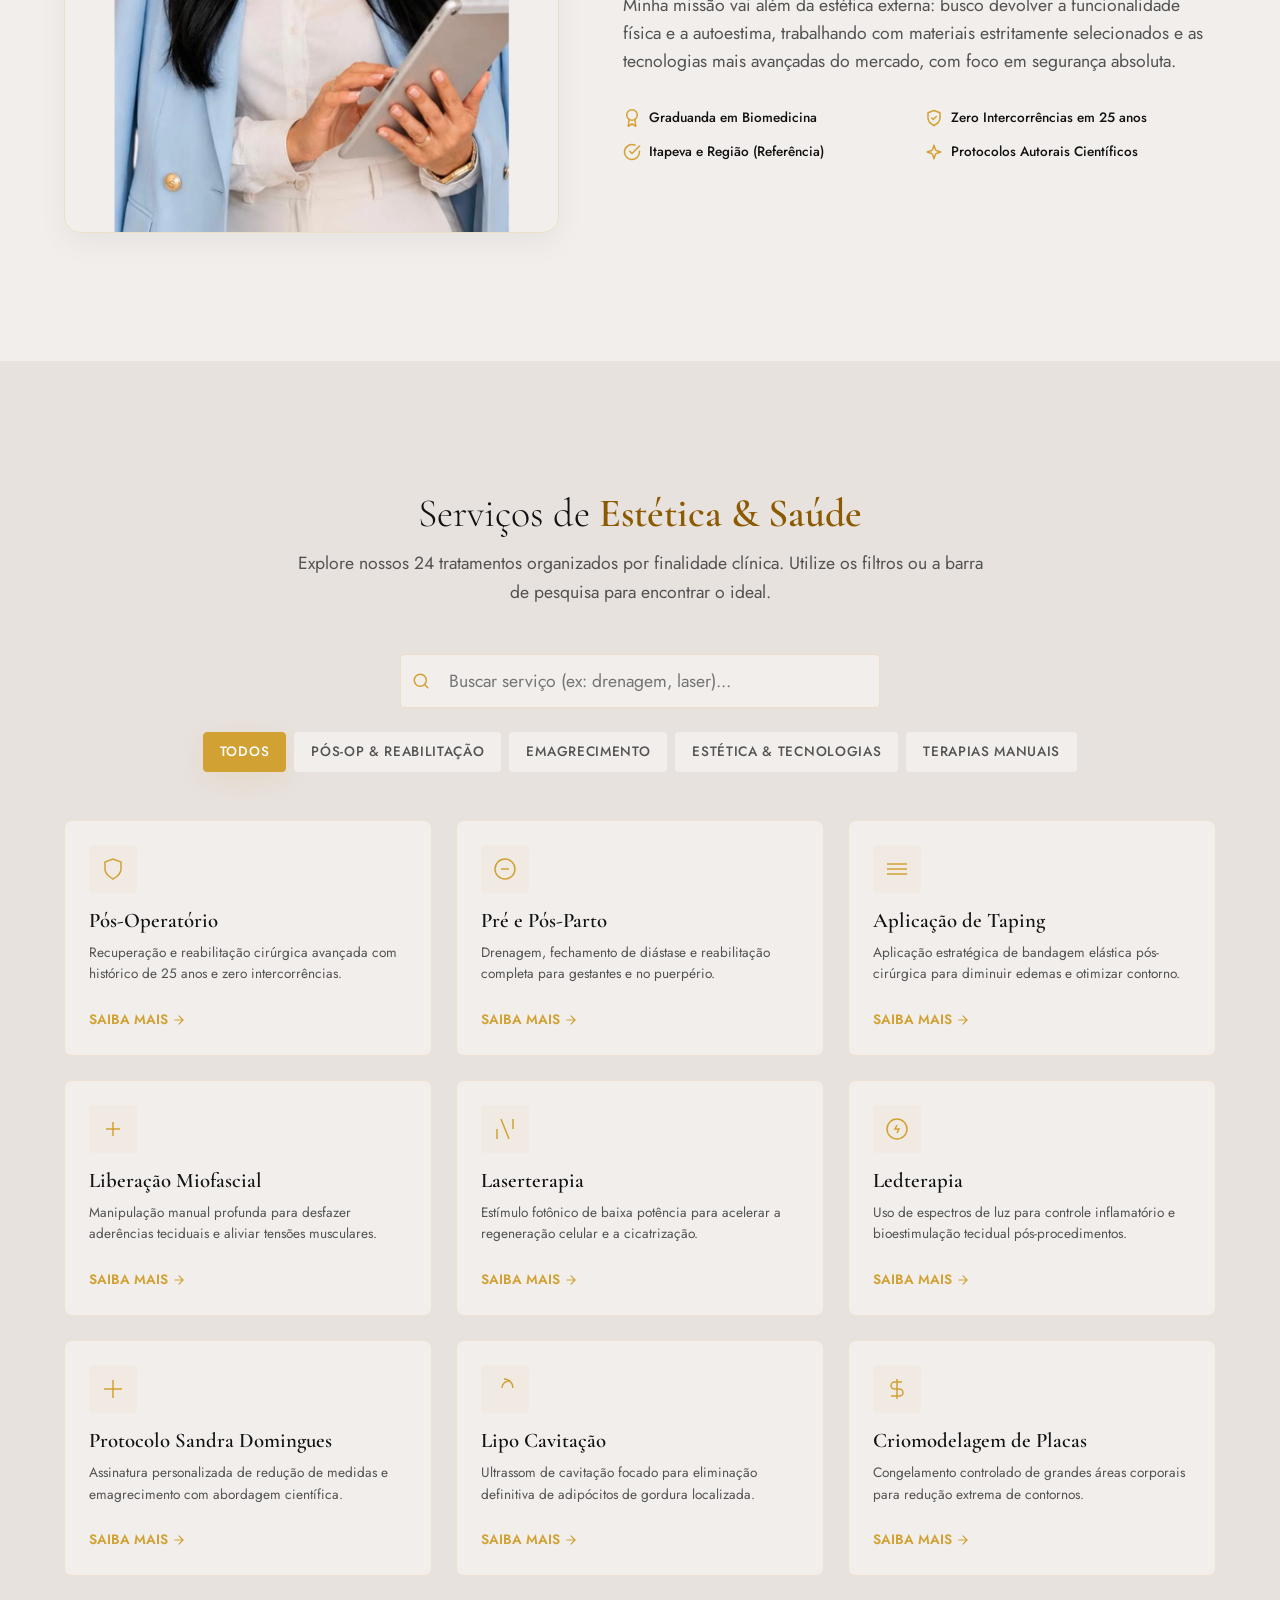
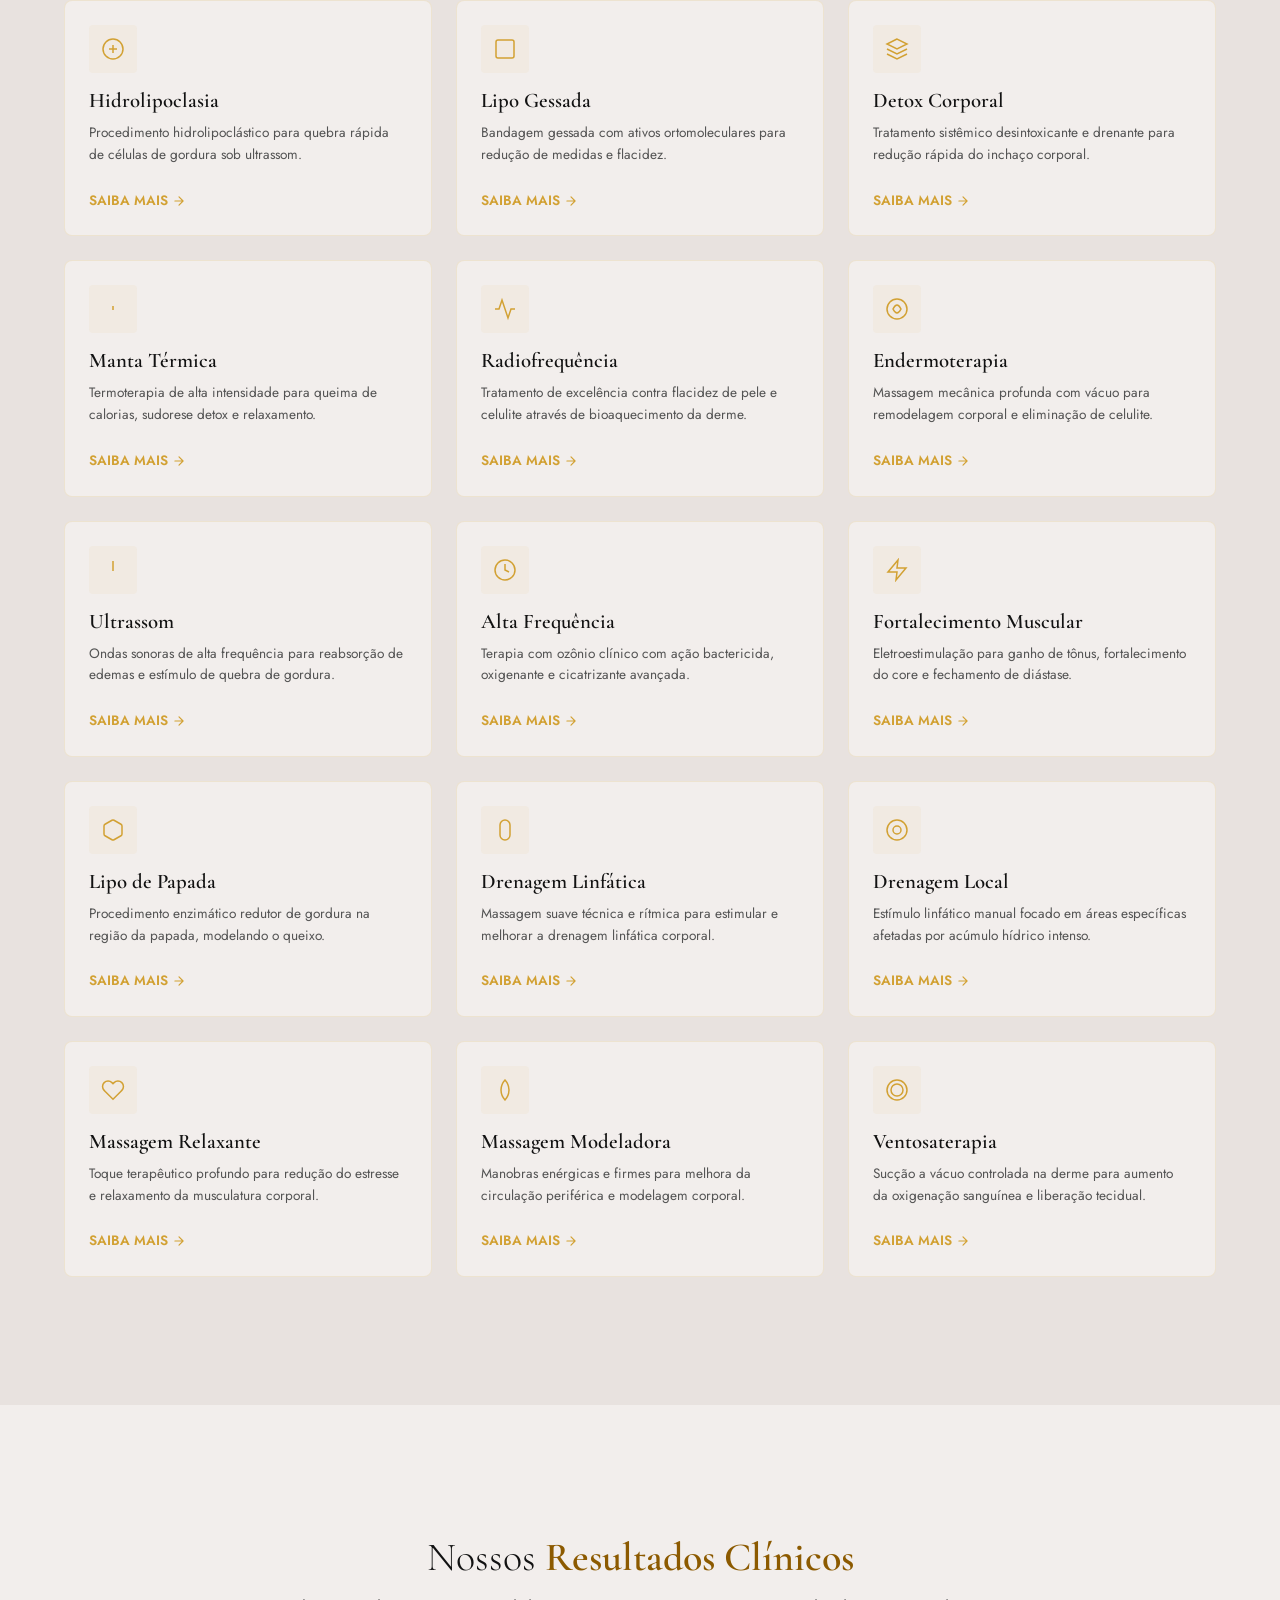
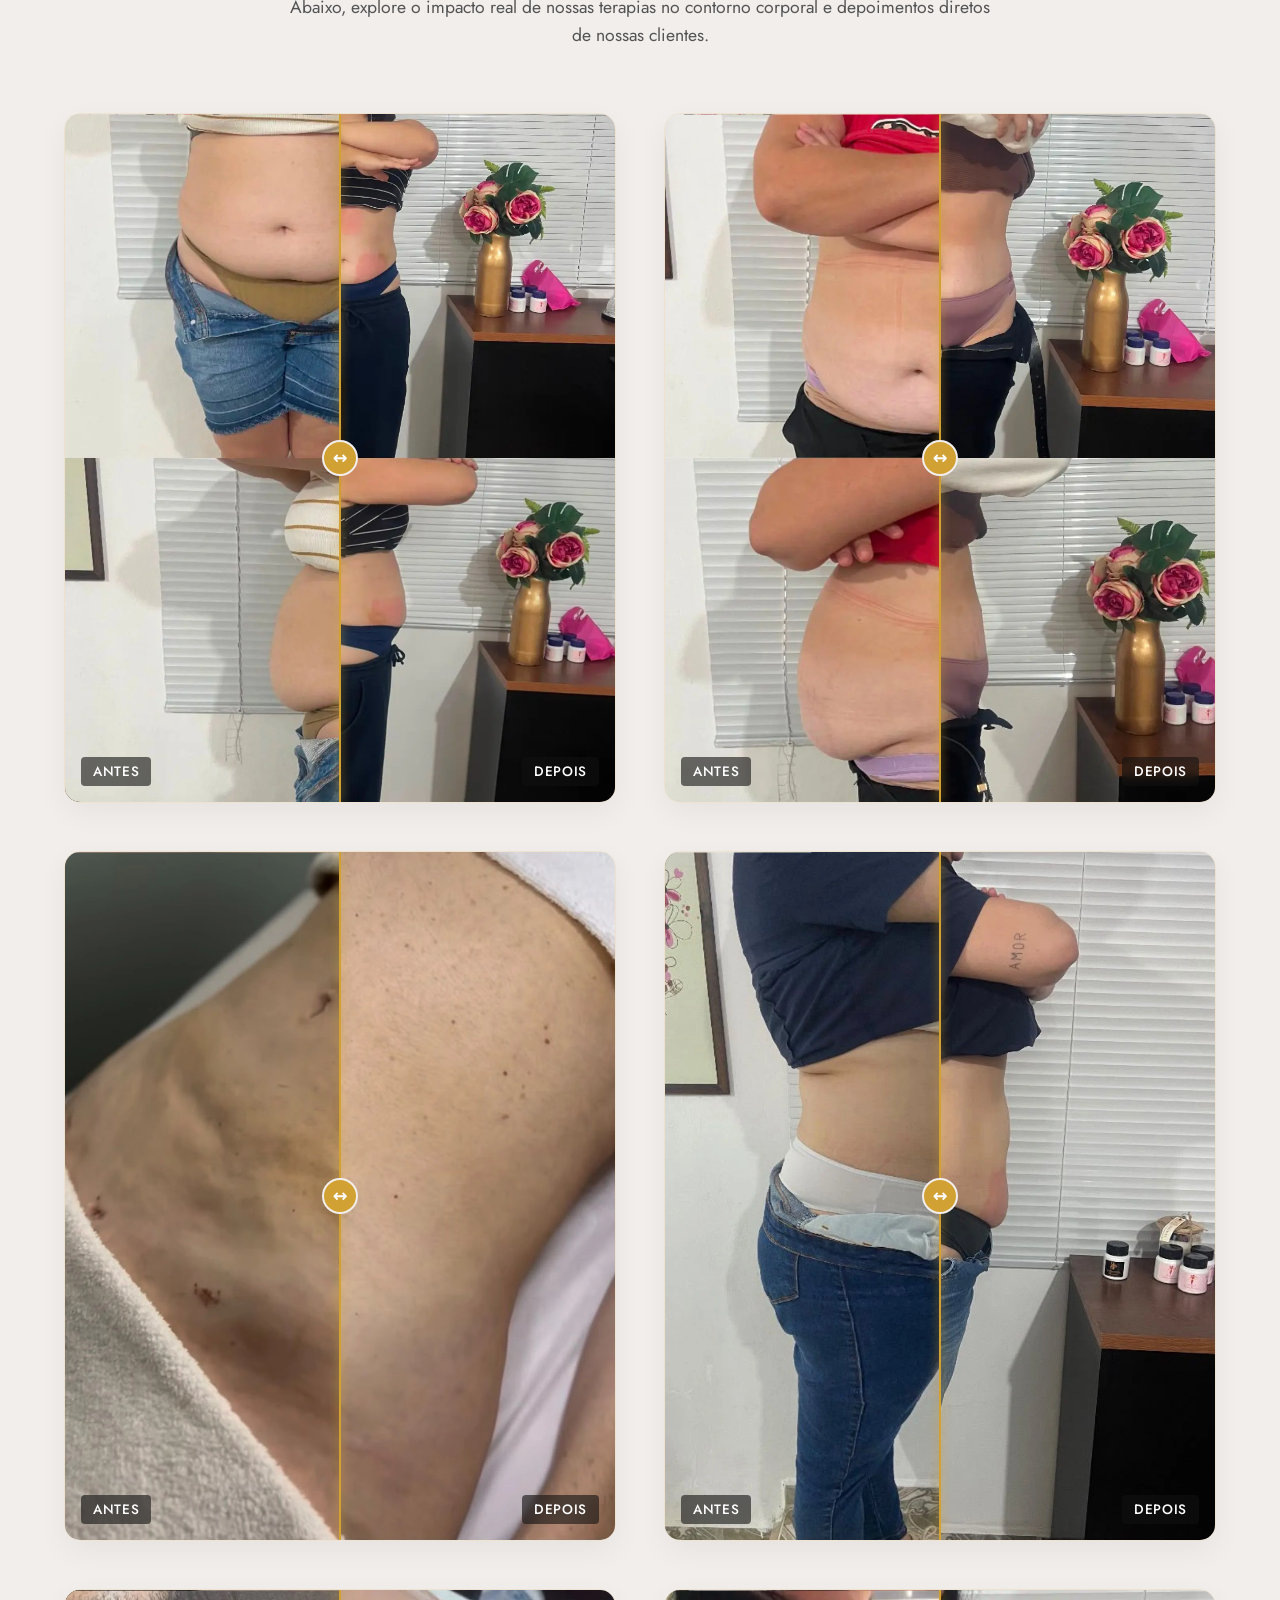
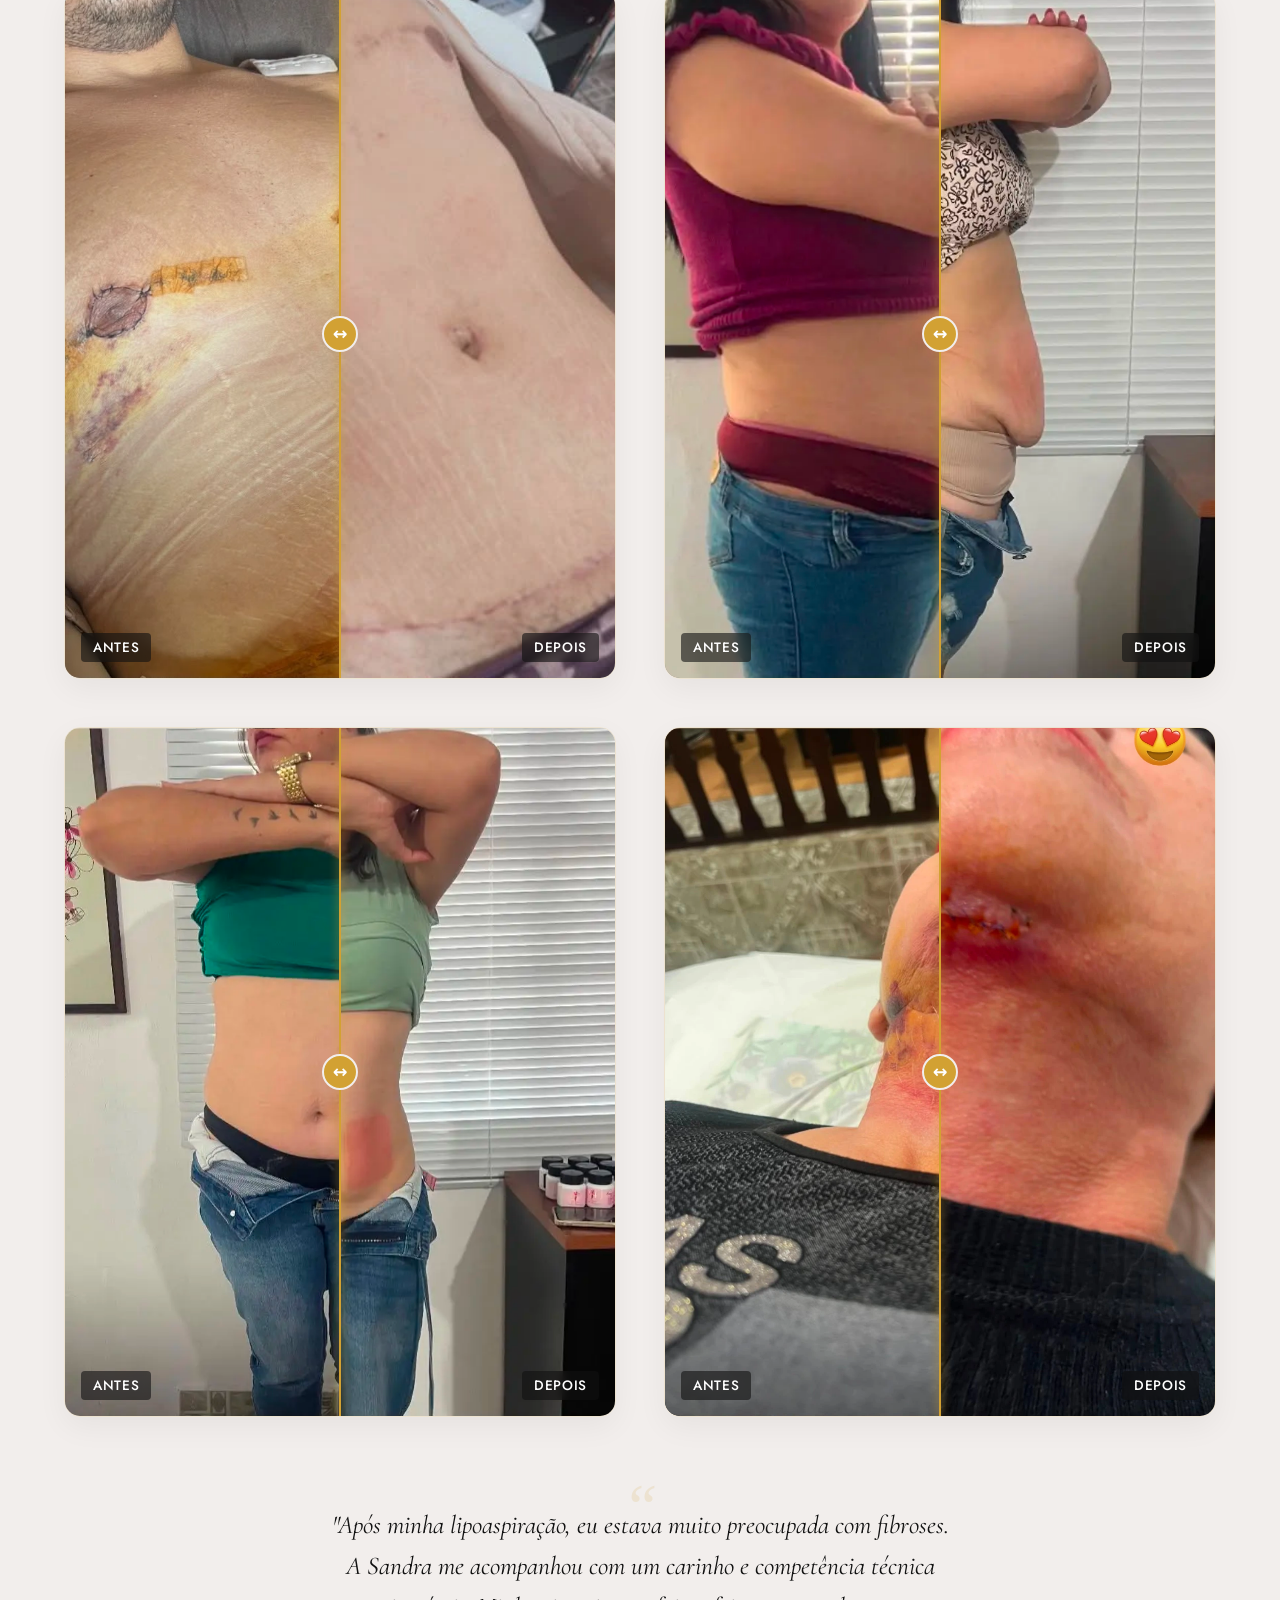
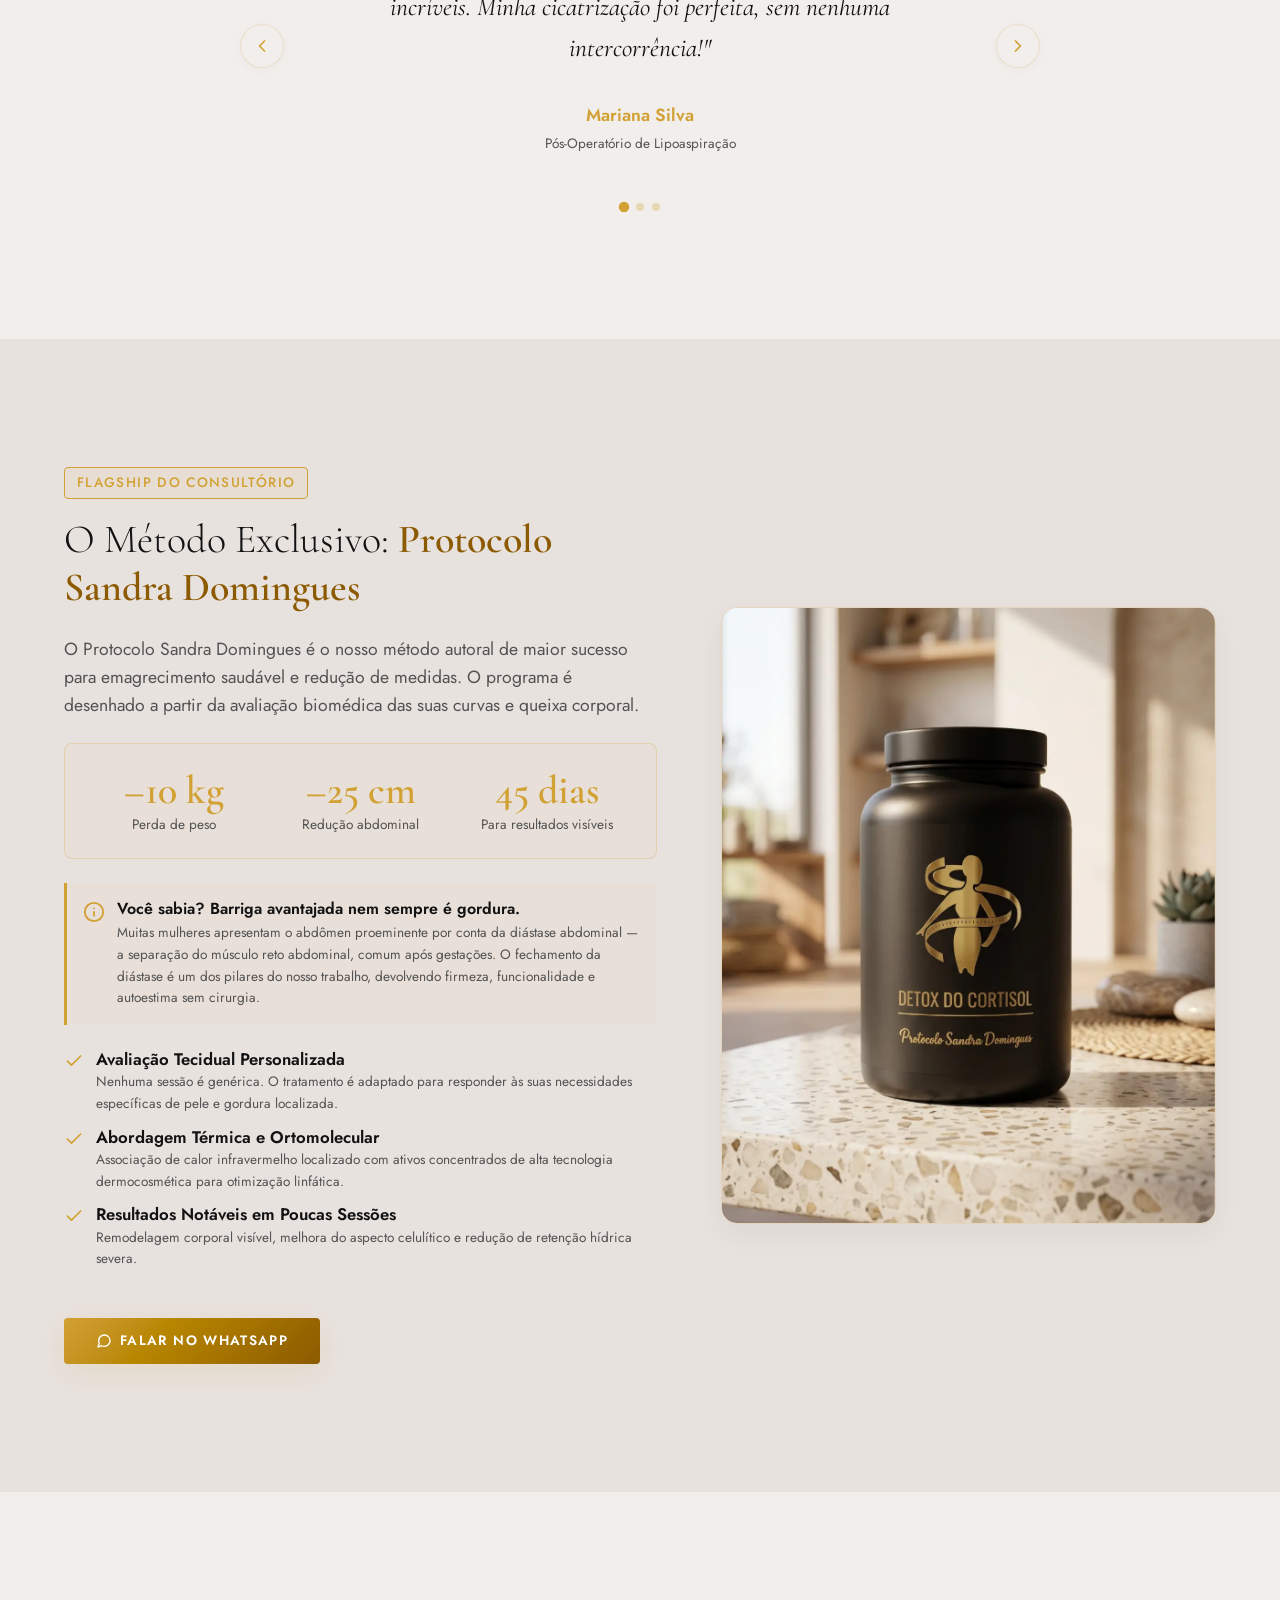
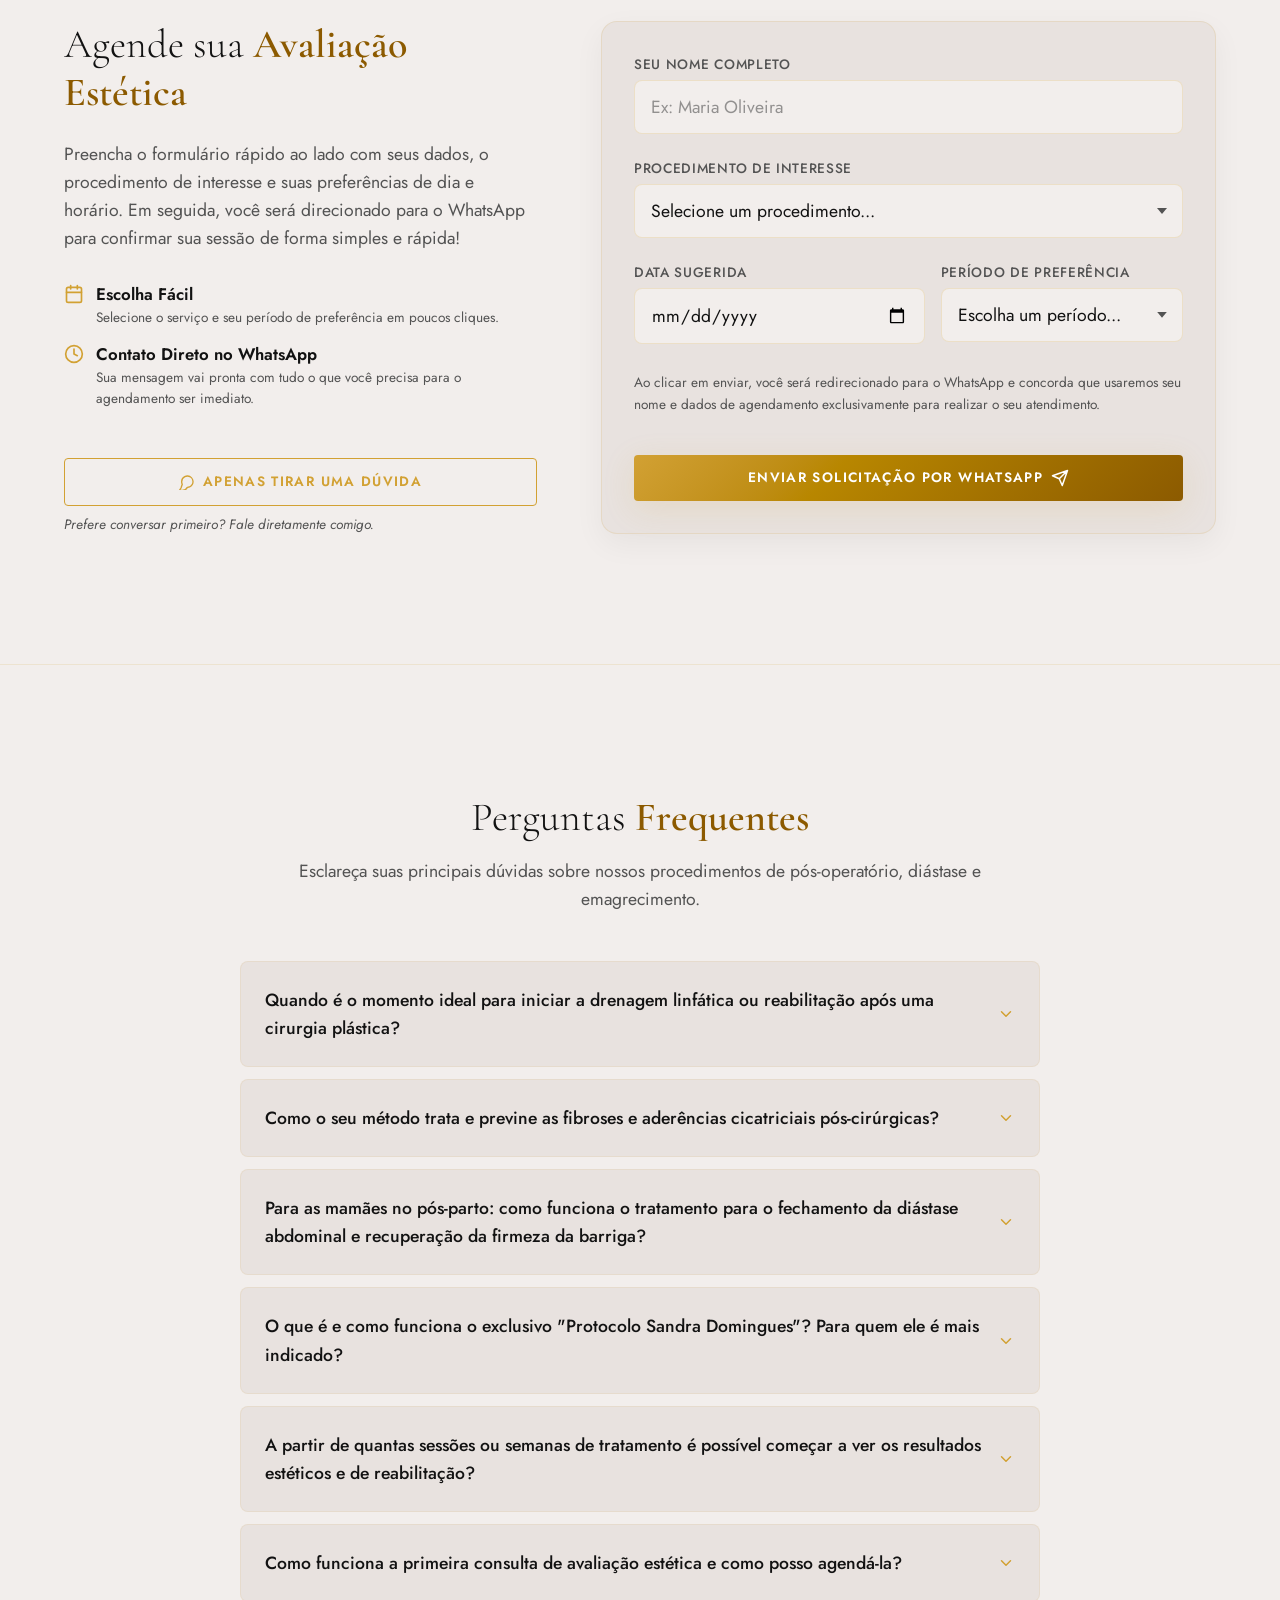
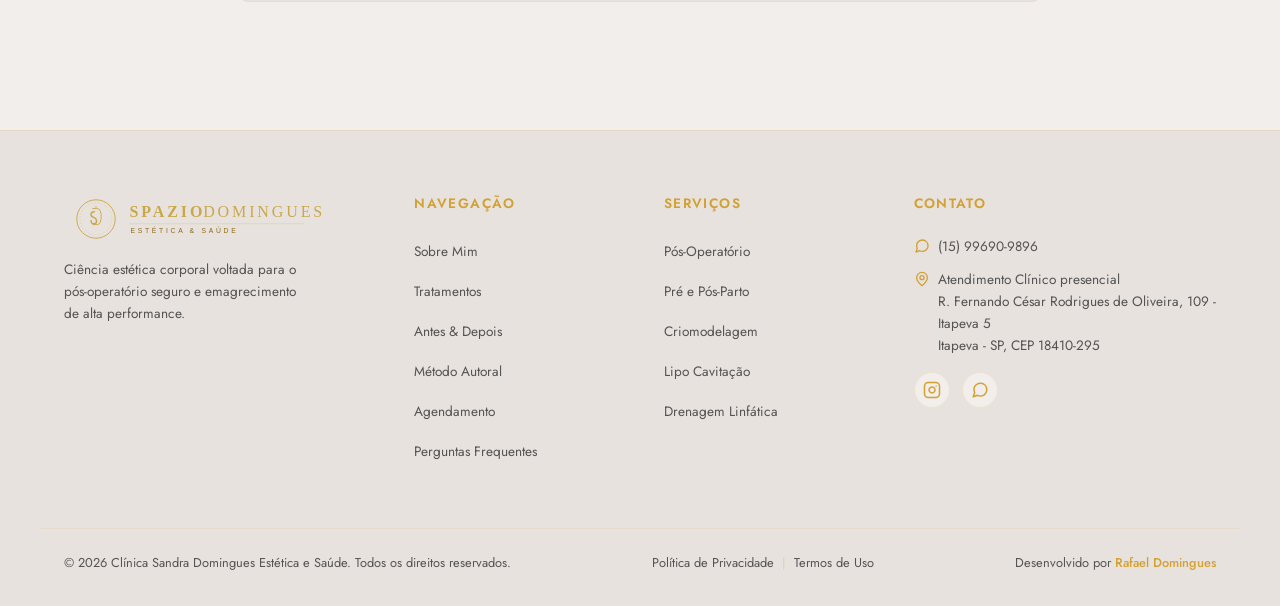
==== commit c730cfb3: "Atualização de novo endereço" ====
--- a/index.html
+++ b/index.html
@@ -63,10 +63,10 @@
         "priceRange": "$$$",
         "address": {
           "@type": "PostalAddress",
-          "streetAddress": "R. Alcídia Cardoso de Oliveira, 75 - sala 1 - Jardim Maringa",
+          "streetAddress": "R. Fernando César Rodrigues de Oliveira, 109 - Itapeva 5",
           "addressLocality": "Itapeva",
           "addressRegion": "SP",
-          "postalCode": "18407-090",
+          "postalCode": "18410-295",
           "addressCountry": "BR"
         }
       },
@@ -1022,7 +1022,7 @@
           </div>
           <div class="footer__contact-item">
             <svg xmlns="http://www.w3.org/2000/svg" viewBox="0 0 24 24" fill="none" stroke="currentColor" stroke-width="2" stroke-linecap="round" stroke-linejoin="round"><path d="M12 2a8 8 0 0 0-8 8c0 5.25 8 12 8 12s8-6.75 8-12a8 8 0 0 0-8-8z"/><circle cx="12" cy="10" r="3"/></svg>
-            <span>Atendimento Clínico presencial<br>R. Alcídia Cardoso de Oliveira, 75 - sala 1 - Jardim Maringa<br>Itapeva - SP, CEP 18407-090</span>
+            <span>Atendimento Clínico presencial<br>R. Fernando César Rodrigues de Oliveira, 109 - Itapeva 5 <br>Itapeva - SP, CEP 18410-295</span>
           </div>
         </div>
 
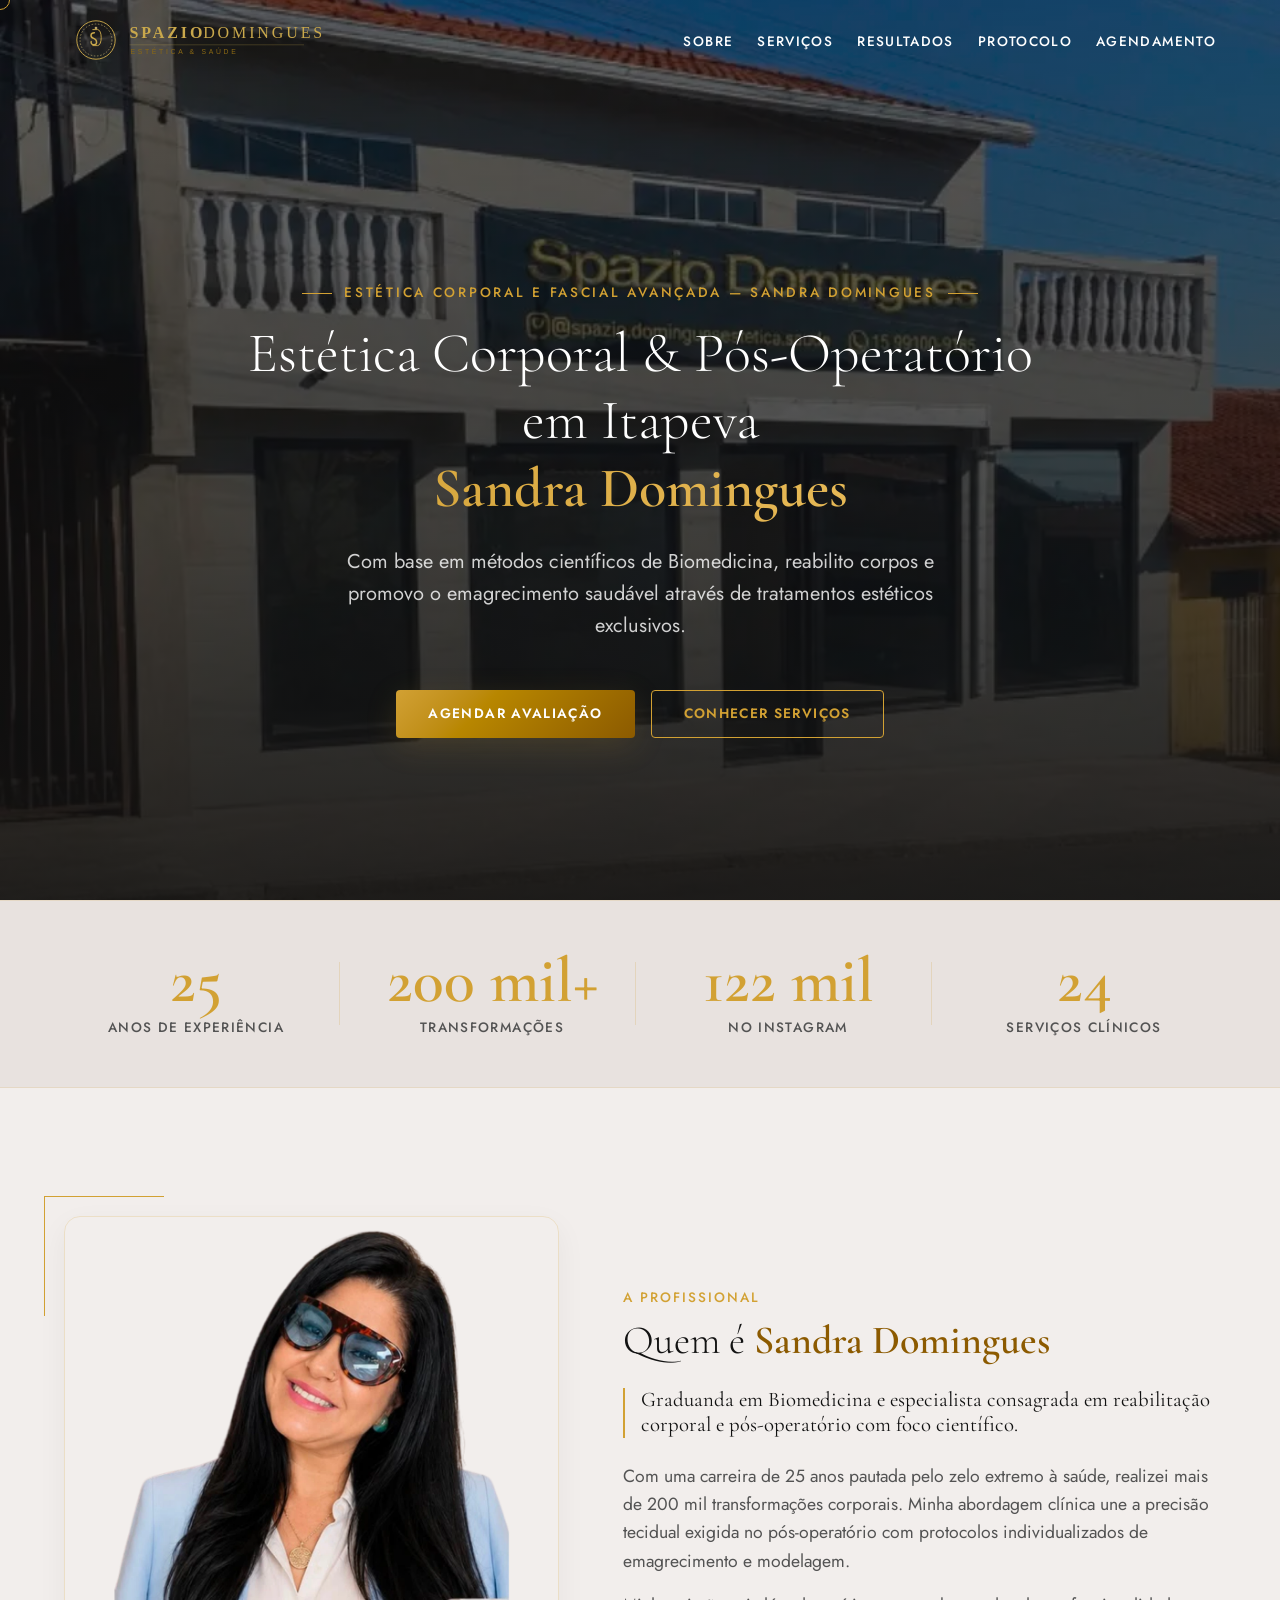
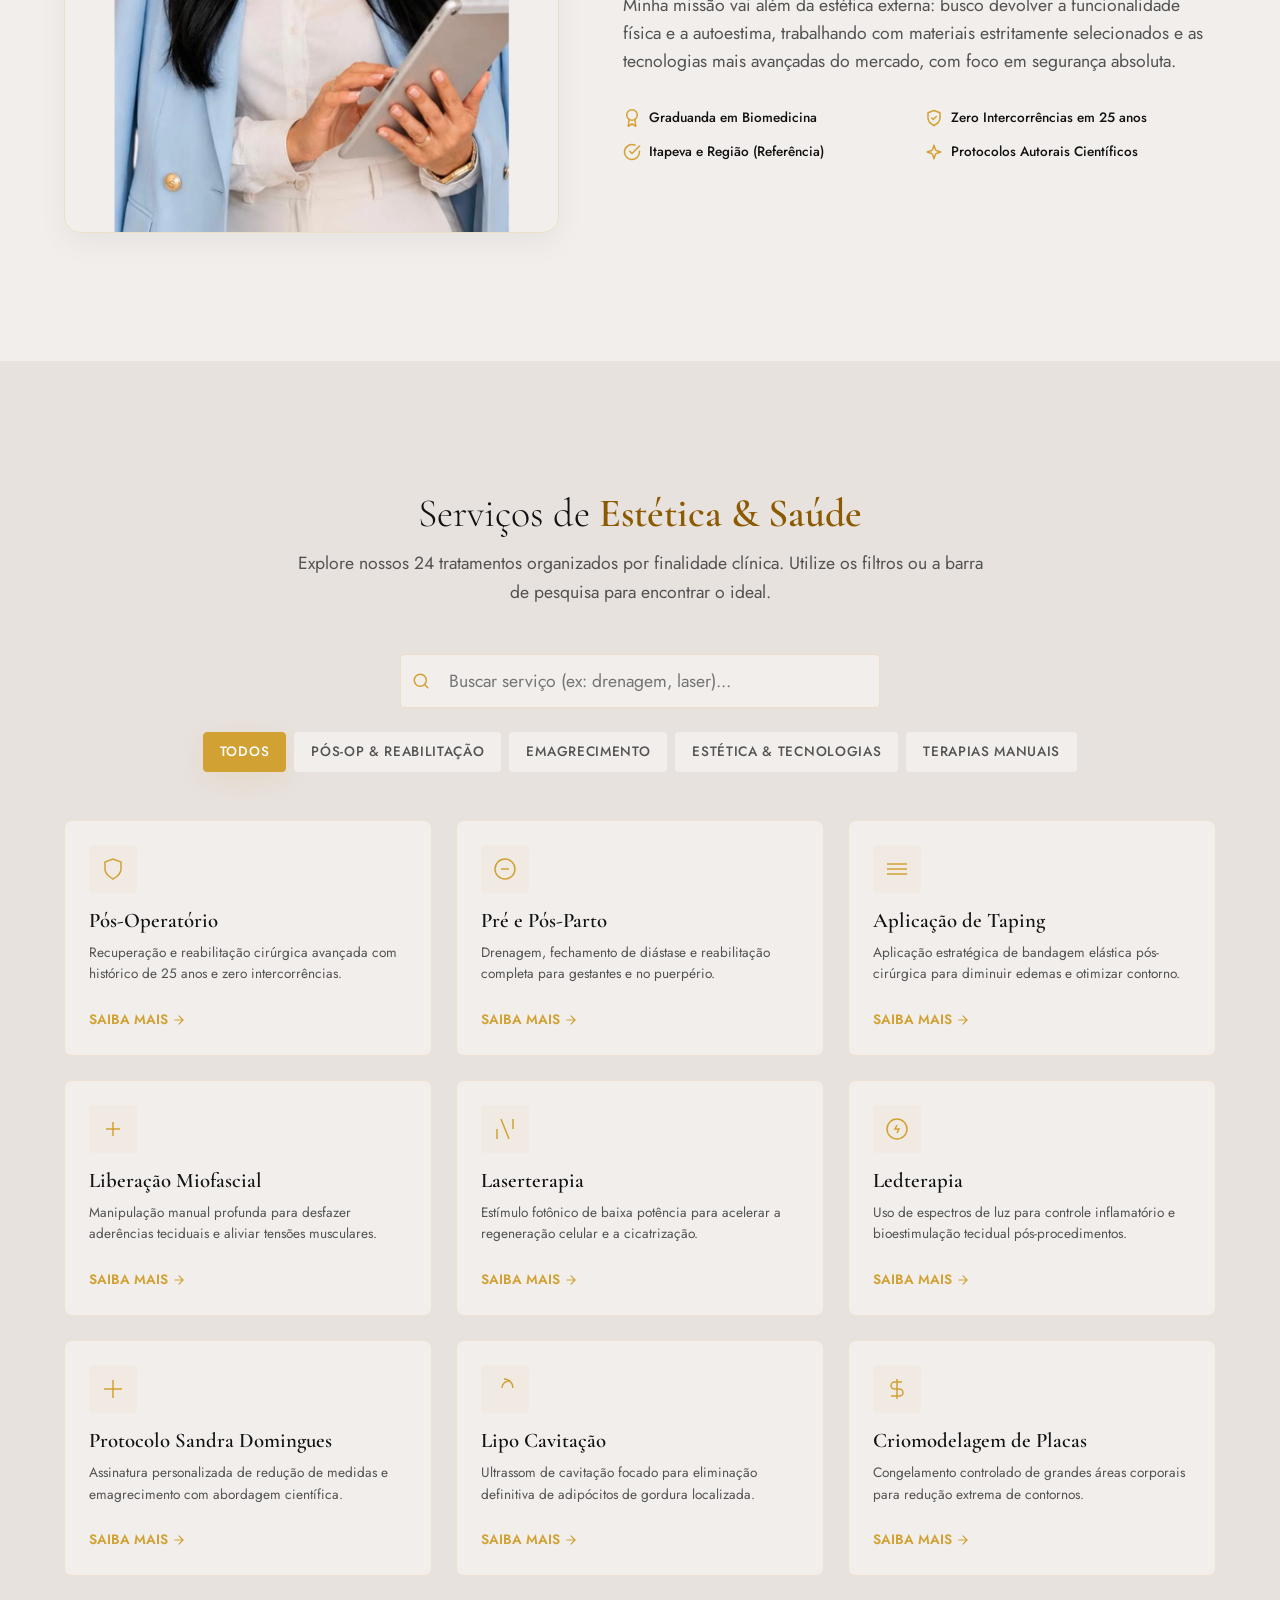
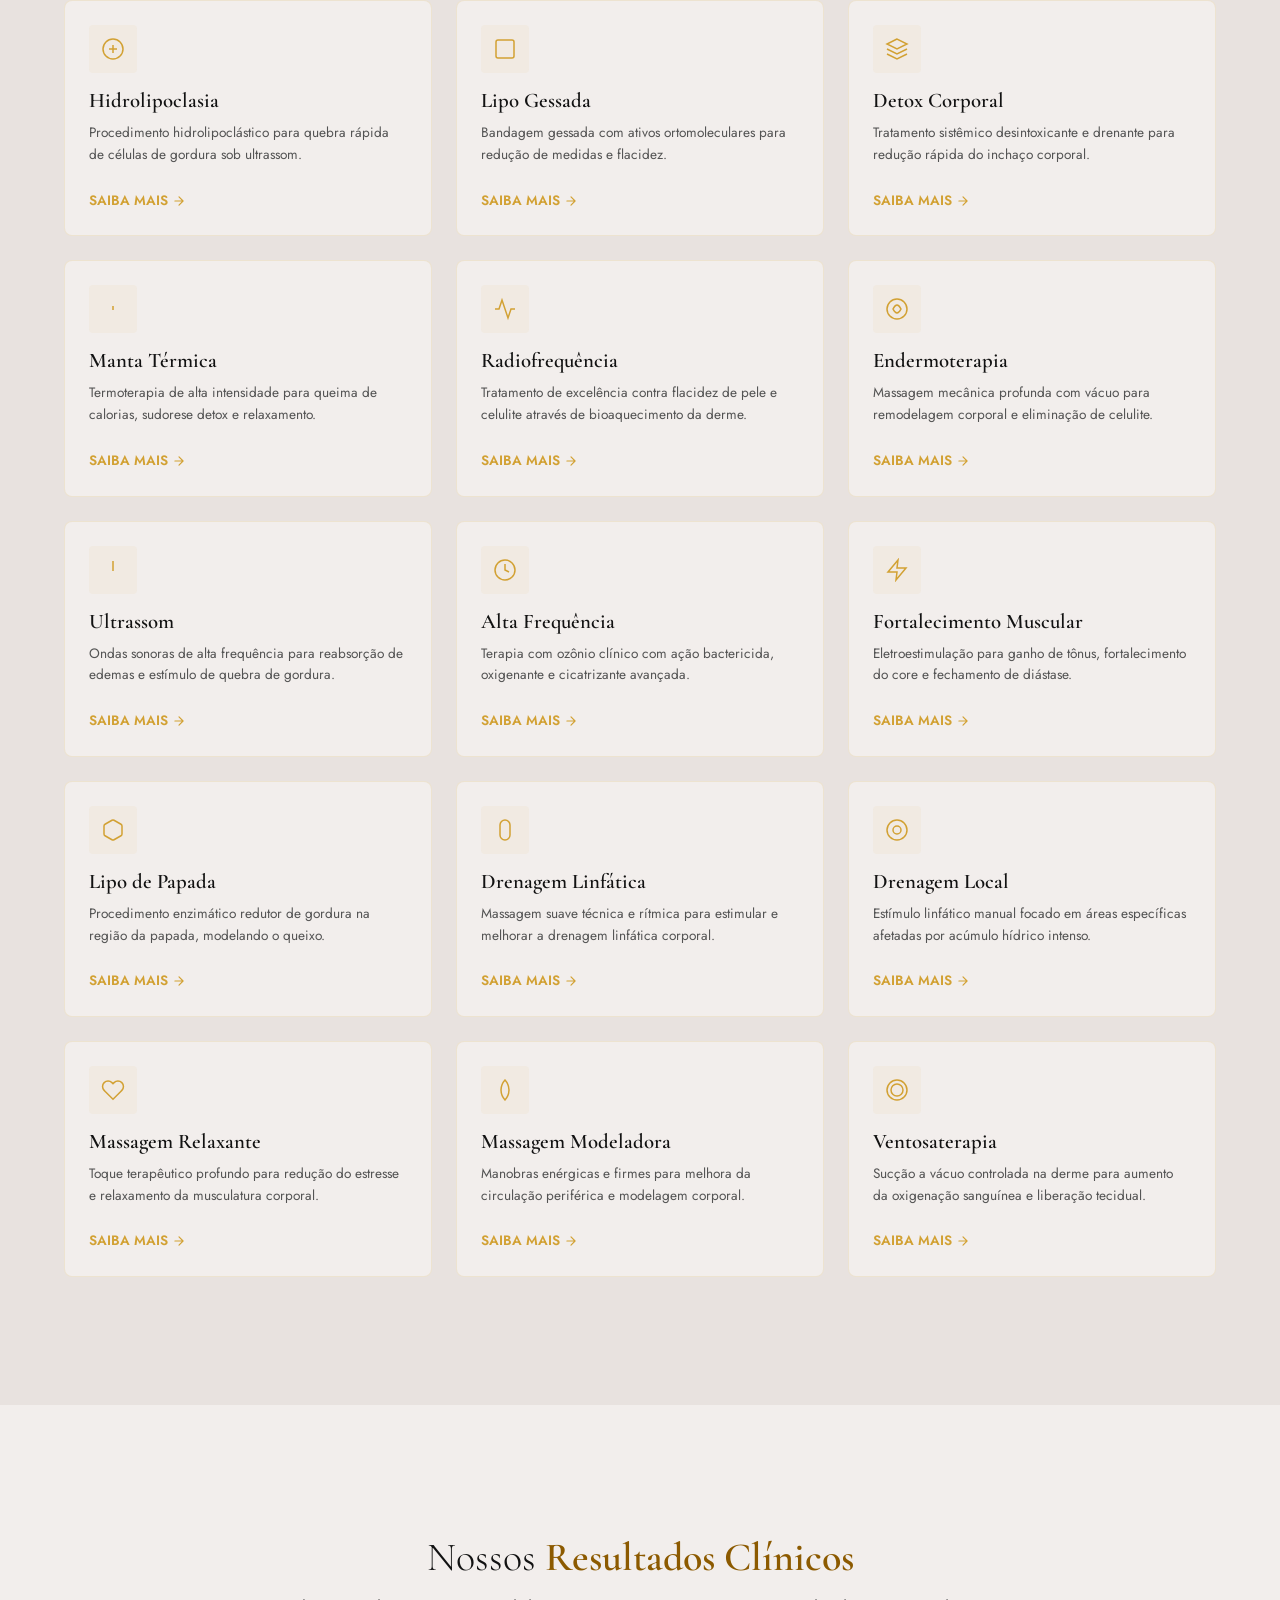
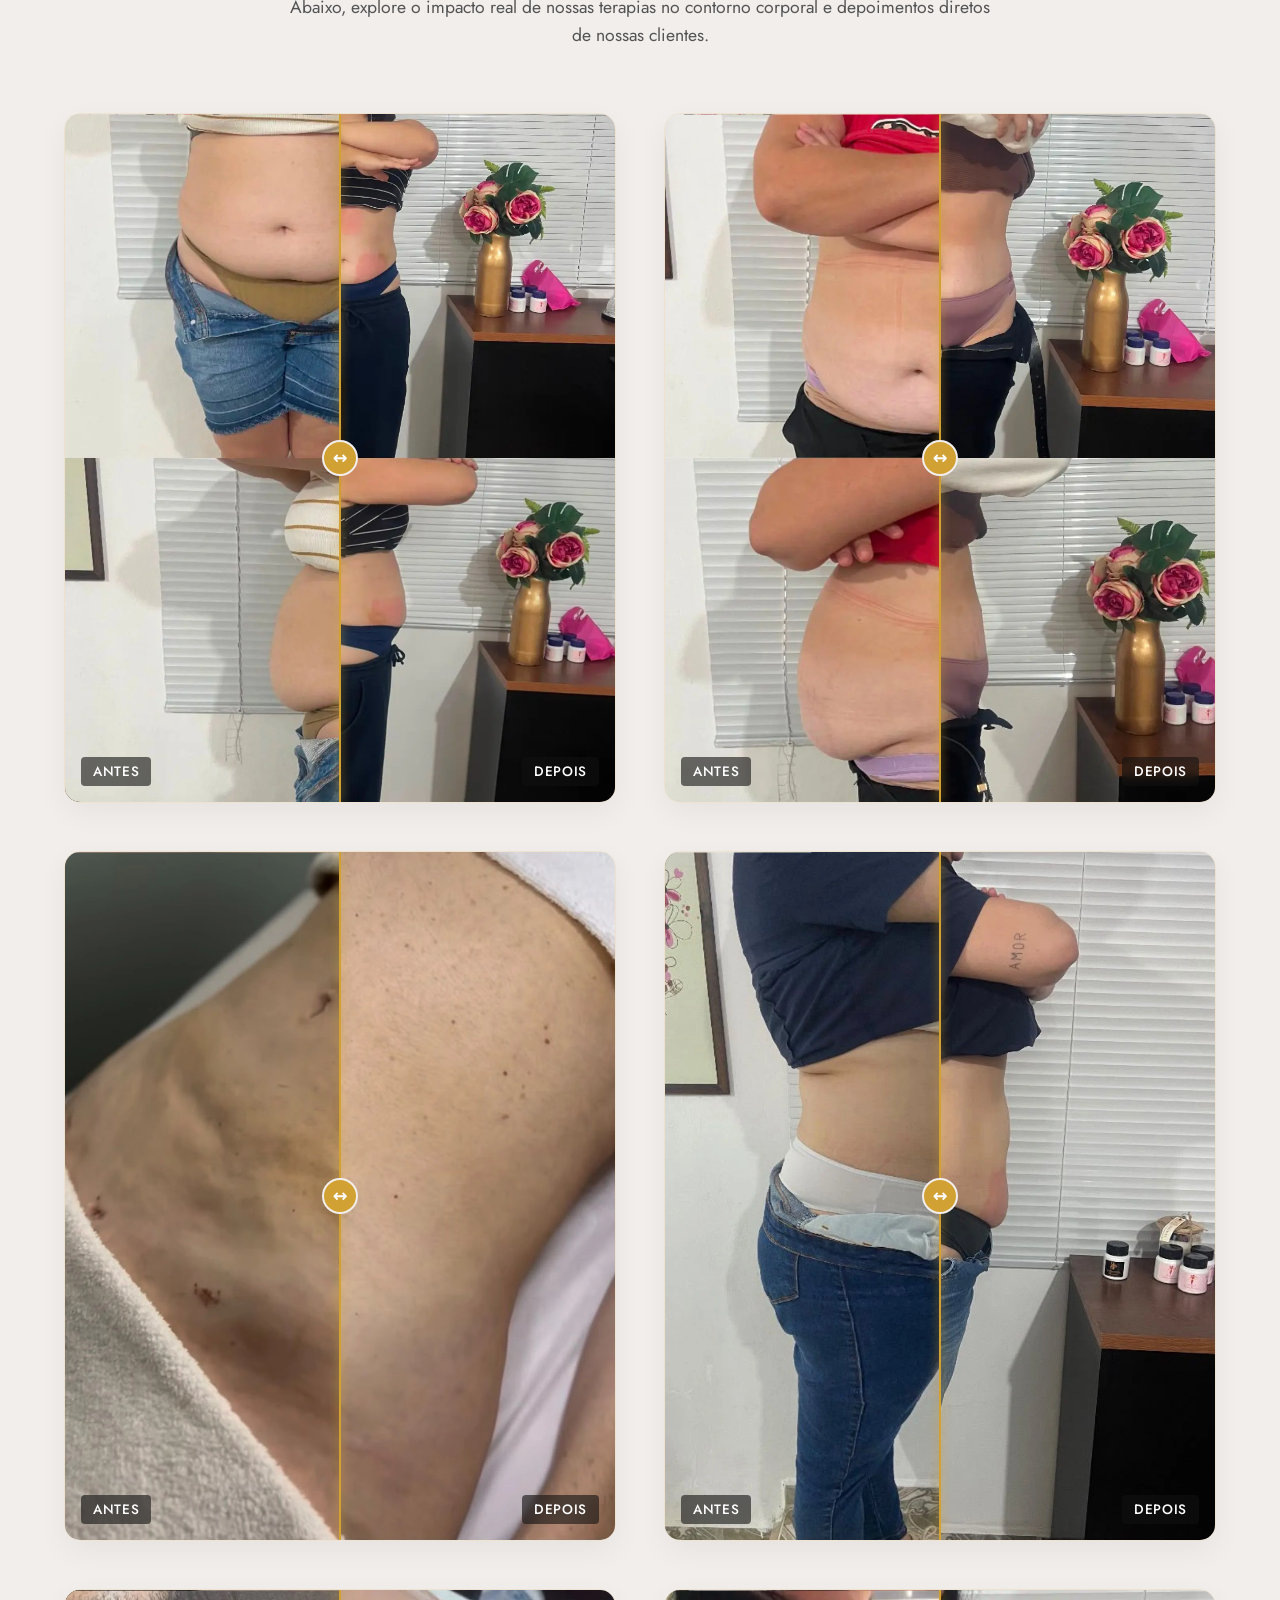
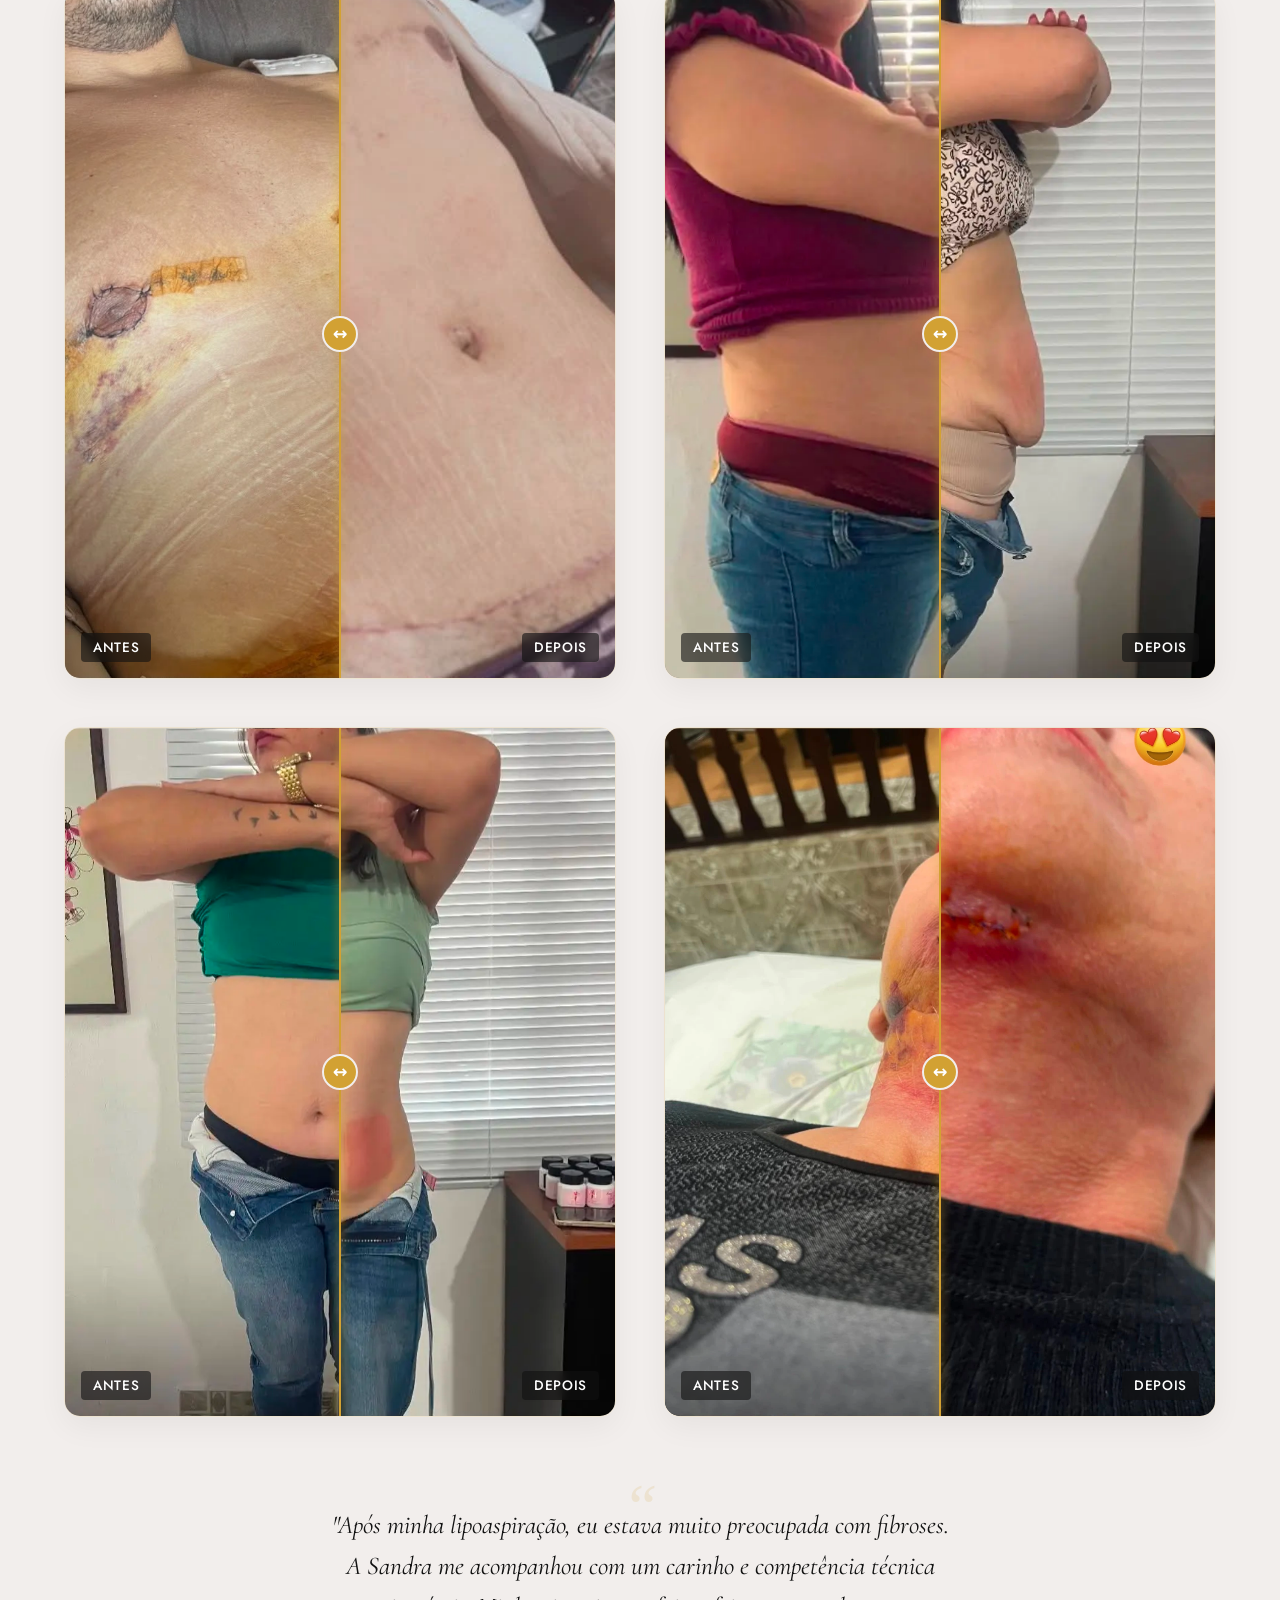
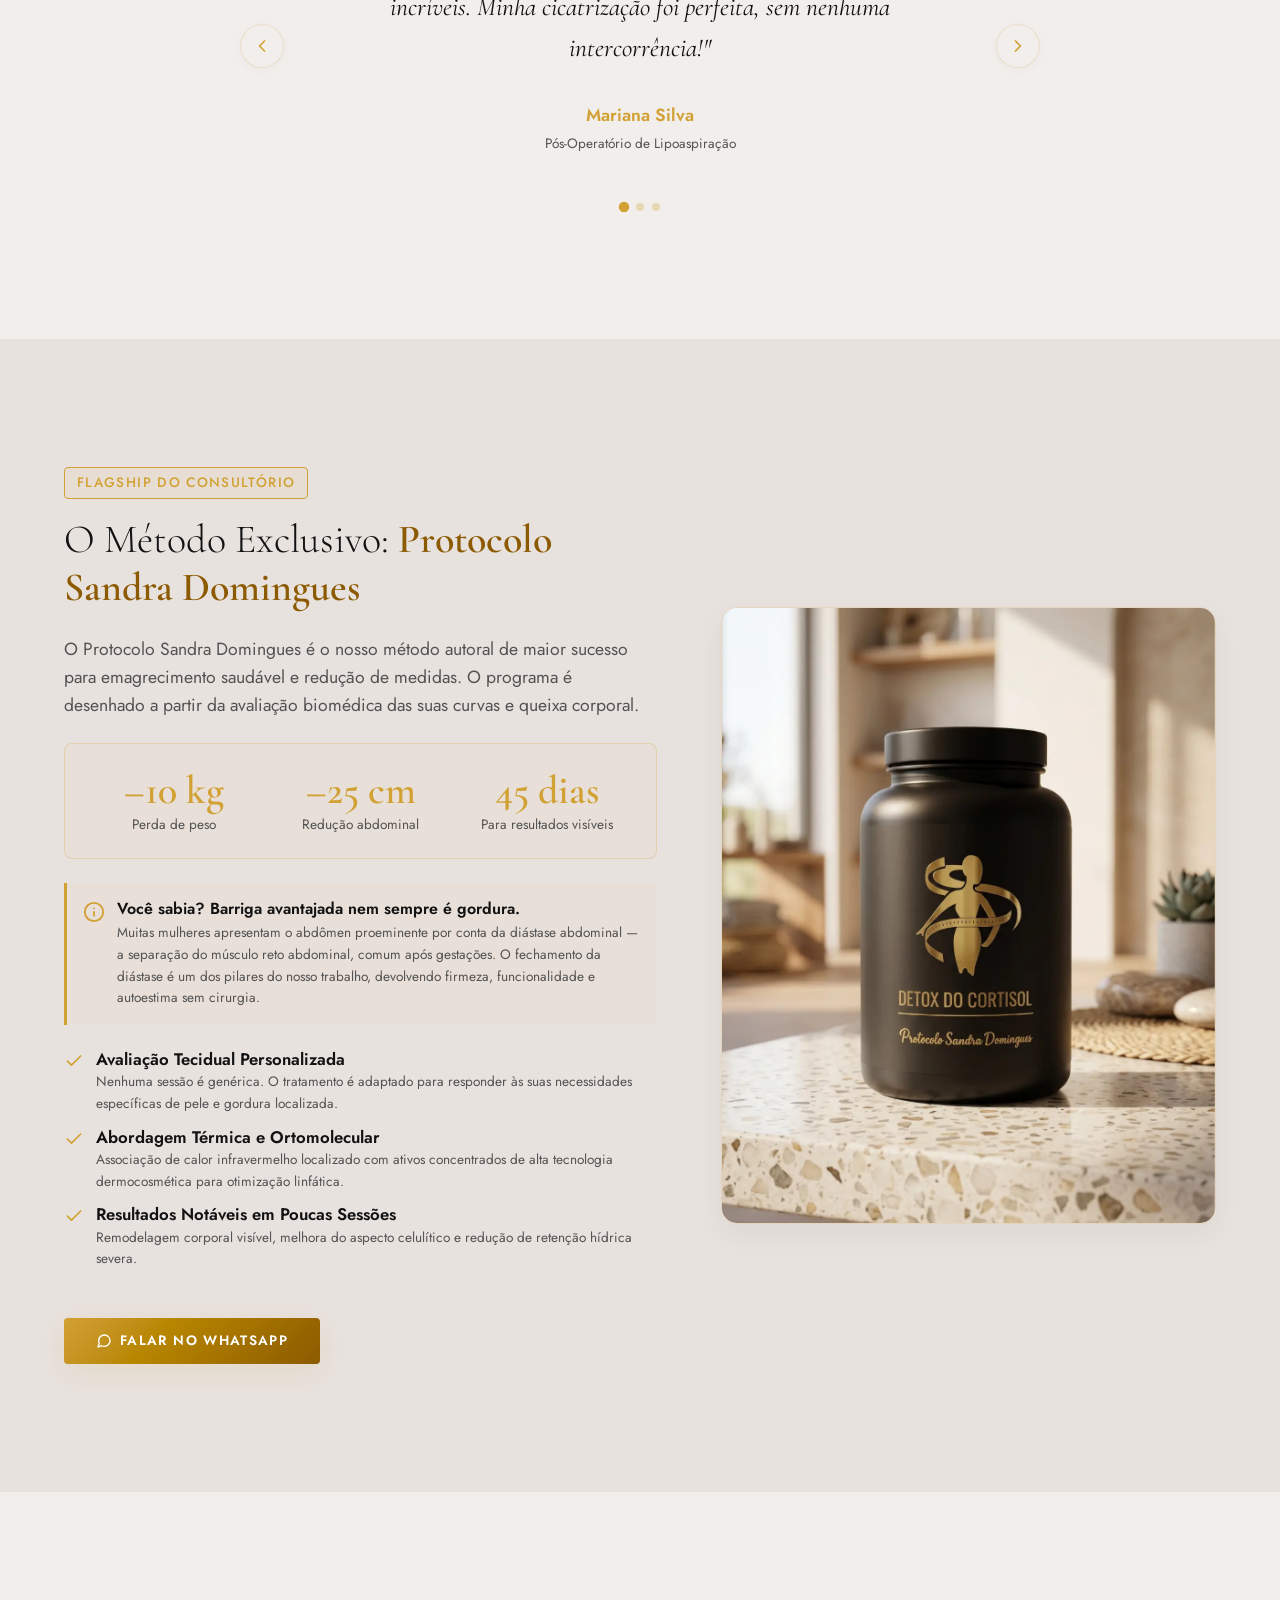
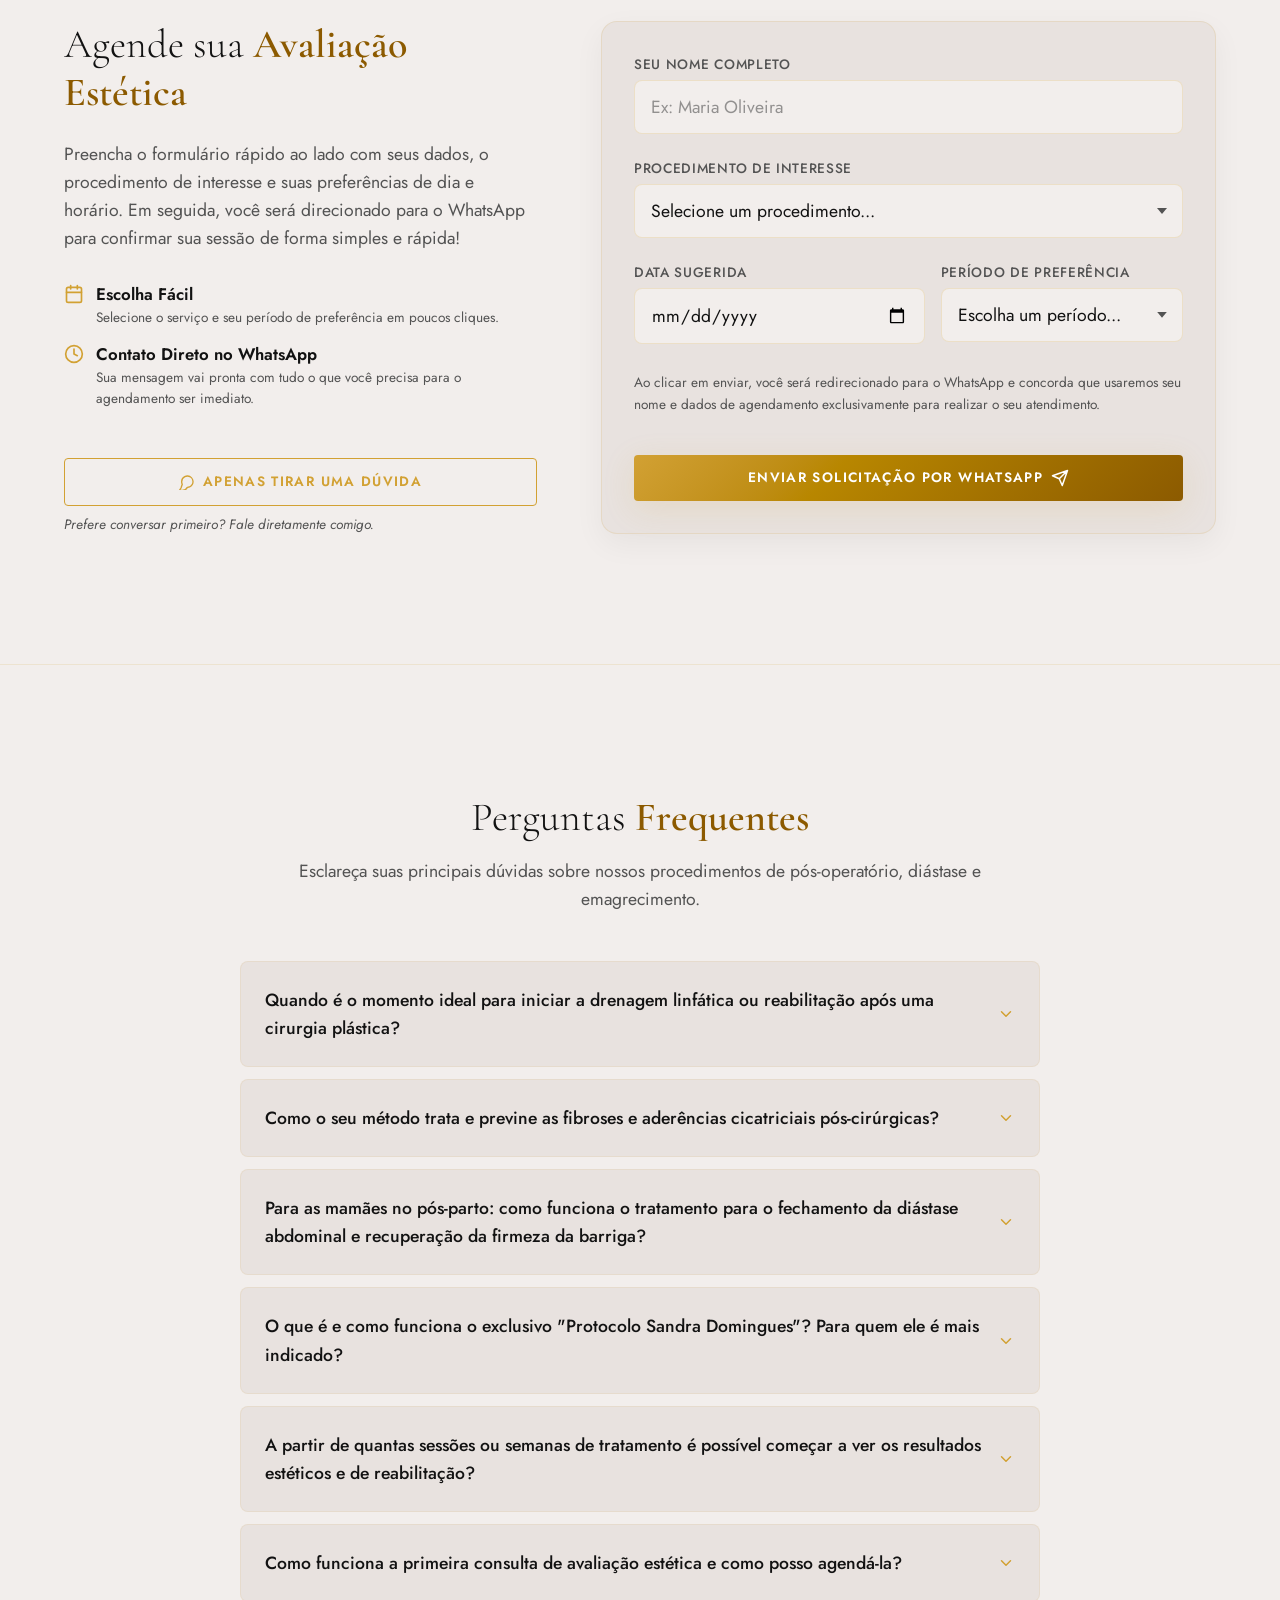
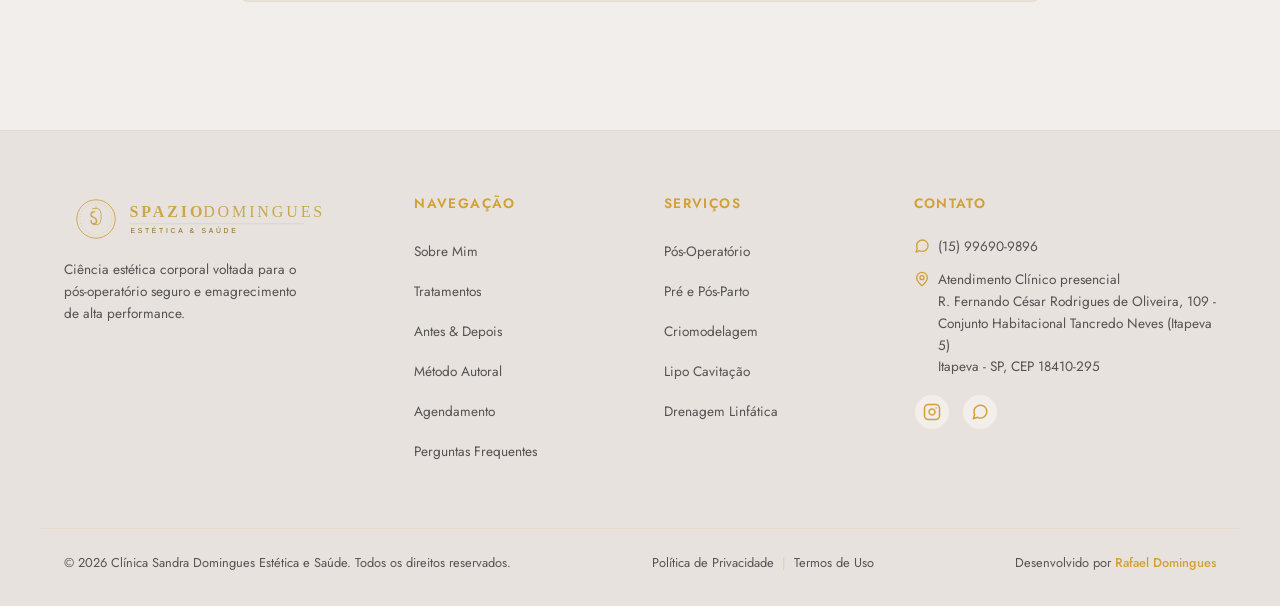
==== commit aa678f4f: "Atualização de novo endereço" ====
--- a/index.html
+++ b/index.html
@@ -63,7 +63,7 @@
         "priceRange": "$$$",
         "address": {
           "@type": "PostalAddress",
-          "streetAddress": "R. Fernando César Rodrigues de Oliveira, 109 - Itapeva 5",
+          "streetAddress": "R. Fernando César Rodrigues de Oliveira, 109 - Conjunto Habitacional Tancredo Neves (Itapeva 5)",
           "addressLocality": "Itapeva",
           "addressRegion": "SP",
           "postalCode": "18410-295",
@@ -1022,7 +1022,7 @@
           </div>
           <div class="footer__contact-item">
             <svg xmlns="http://www.w3.org/2000/svg" viewBox="0 0 24 24" fill="none" stroke="currentColor" stroke-width="2" stroke-linecap="round" stroke-linejoin="round"><path d="M12 2a8 8 0 0 0-8 8c0 5.25 8 12 8 12s8-6.75 8-12a8 8 0 0 0-8-8z"/><circle cx="12" cy="10" r="3"/></svg>
-            <span>Atendimento Clínico presencial<br>R. Fernando César Rodrigues de Oliveira, 109 - Itapeva 5 <br>Itapeva - SP, CEP 18410-295</span>
+            <span>Atendimento Clínico presencial<br>R. Fernando César Rodrigues de Oliveira, 109 - Conjunto Habitacional Tancredo Neves (Itapeva 5) <br>Itapeva - SP, CEP 18410-295</span>
           </div>
         </div>
 
